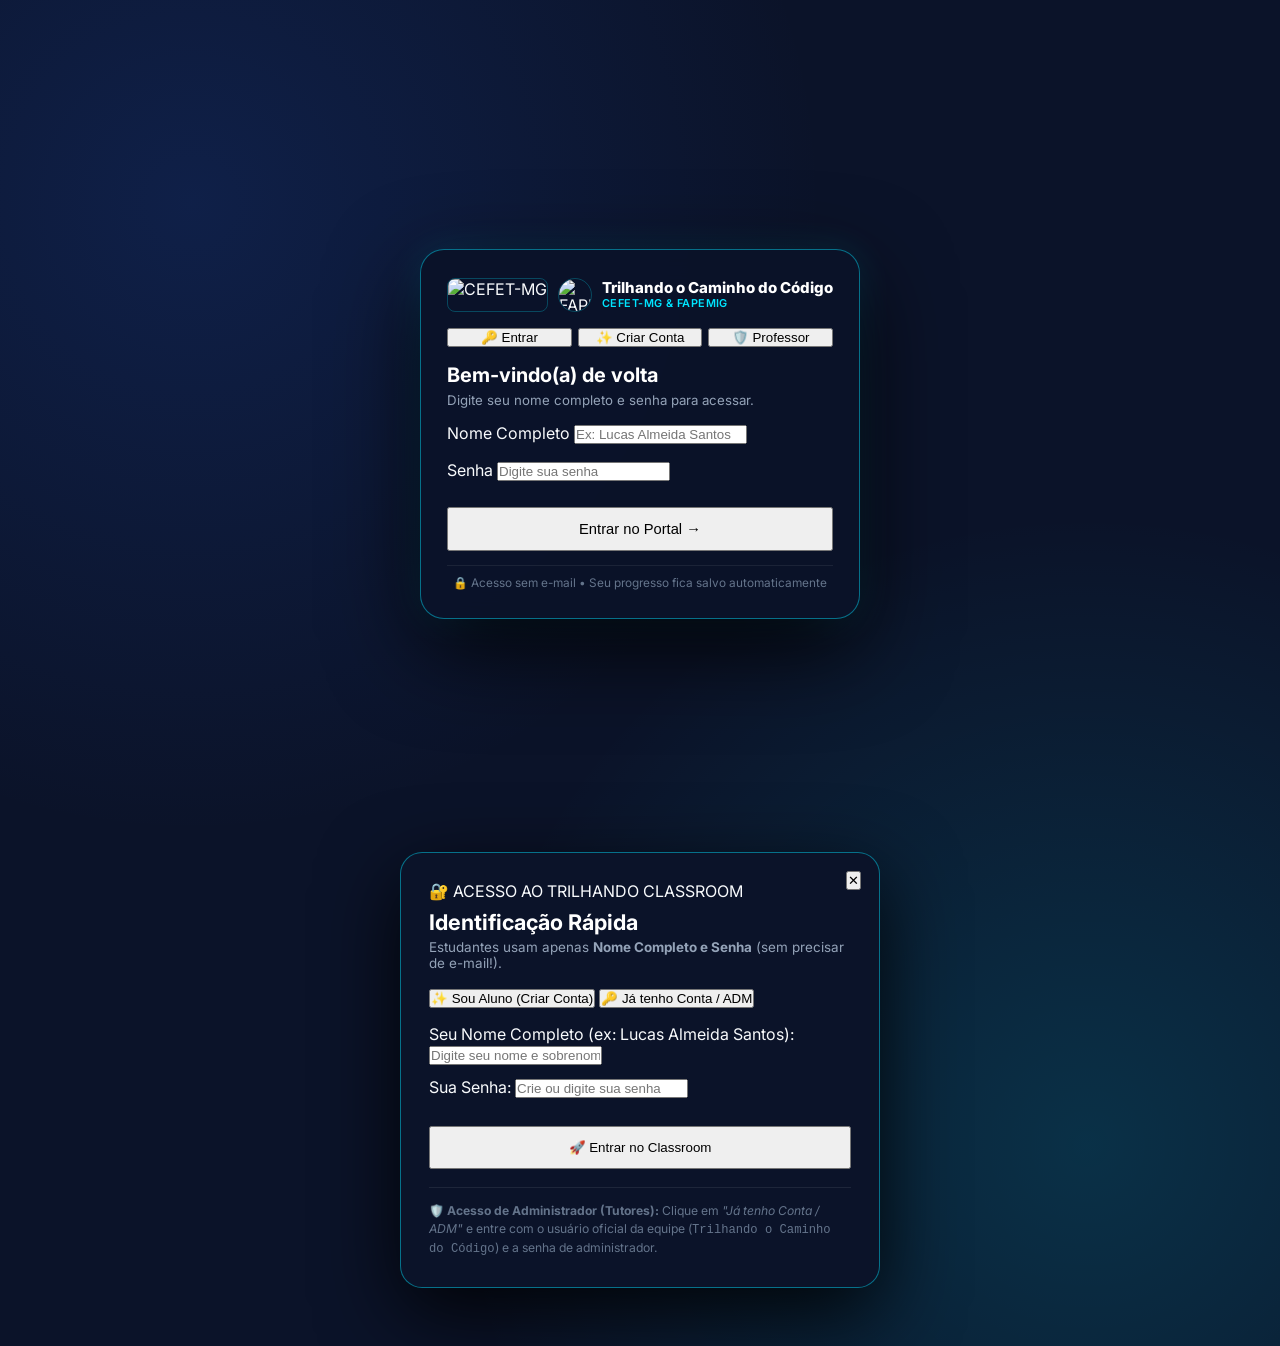
==== index.html @ 27698505 "fix(index): restaura cabeçalho de renderNotasView para corrigir erro de sintaxe Após o commit 00eda9" ====
<!DOCTYPE html>
<html lang="pt-BR">
<head>
    <meta charset="UTF-8">
    <meta name="viewport" content="width=device-width, initial-scale=1.0">
    <title>Trilhando Classroom &amp; Portal de Aulas — Trilhando o Caminho do Código | CEFET-MG &amp; FAPEMING</title>
    <link rel="preconnect" href="https://fonts.googleapis.com">
    <link rel="preconnect" href="https://fonts.gstatic.com" crossorigin>
    <link href="https://fonts.googleapis.com/css2?family=Inter:wght@400;500;600;700;800&family=JetBrains+Mono:wght@400;600;700&display=swap" rel="stylesheet">
    <link rel="stylesheet" href="arquivos-trilhando/Slides/slides-style.css">
    <style>
        *, *::before, *::after { margin: 0; padding: 0; box-sizing: border-box; }
        :root {
            --bg-primary: #0b1329;
            --bg-card: rgba(15, 23, 42, 0.78);
            --border-color: rgba(59, 130, 246, 0.22);
            --border-glow: rgba(0, 229, 255, 0.45);
            --text-primary: #f8fafc;
            --text-secondary: #94a3b8;
            --cefet-cyan: #00E5FF;
            --cefet-blue: #2563eb;
            --cefet-purple: #8b5cf6;
            --cefet-gold: #ffb800;
            --cefet-green: #10b981;
            --cefet-red: #ef4444;
        }
        html, body {
            overflow-x: clip;
            overflow-y: visible;
            height: auto !important;
        }
        body {
            font-family: 'Inter', sans-serif;
            background-color: var(--bg-primary);
            color: var(--text-primary);
            min-height: 100vh;
            user-select: text;
            padding: 16px 20px 60px;
            display: flex;
            flex-direction: column;
            align-items: center;
            background-image: 
                radial-gradient(circle at 15% 15%, rgba(37, 99, 235, 0.16), transparent 40%),
                radial-gradient(circle at 85% 85%, rgba(0, 229, 255, 0.14), transparent 40%);
        }

        /* Classroom Top Navbar — Fixed/Sticky on Scroll (Nielsen H4 & H8) */
        .classroom-navbar {
            position: sticky;
            top: 10px;
            z-index: 950;
            width: 100%;
            max-width: 1200px;
            background: rgba(11, 19, 41, 0.95);
            border: 1px solid rgba(0, 229, 255, 0.25);
            border-radius: 16px;
            padding: 10px 18px;
            display: flex;
            align-items: center;
            justify-content: space-between;
            flex-wrap: wrap;
            gap: 12px;
            backdrop-filter: blur(18px);
            -webkit-backdrop-filter: blur(18px);
            box-shadow: 0 10px 30px rgba(0, 0, 0, 0.55);
            margin-bottom: 20px;
        }
        .nav-brand {
            display: flex;
            align-items: center;
            gap: 10px;
        }
        .nav-logo {
            height: 34px;
            width: auto;
            object-fit: contain;
            flex-shrink: 0;
            border-radius: 8px;
            border: 1px solid rgba(0, 229, 255, 0.25);
        }
        .nav-logo.circle {
            border-radius: 50%;
            width: 34px;
            height: 34px;
            object-fit: cover;
        }
        .nav-brand-title {
            font-weight: 800;
            font-size: 0.94rem;
            color: #fff;
            display: flex;
            flex-direction: column;
            line-height: 1.2;
        }
        .nav-brand-title small {
            font-size: 0.68rem;
            color: var(--cefet-cyan);
            font-weight: 600;
            letter-spacing: 0.04em;
        }

        .classroom-tabs {
            display: flex;
            align-items: center;
            gap: 6px;
            flex-wrap: wrap;
            background: rgba(0, 0, 0, 0.25);
            padding: 4px;
            border-radius: 12px;
            border: 1px solid rgba(255, 255, 255, 0.07);
        }
        .cls-tab-btn {
            background: transparent;
            border: 1px solid transparent;
            color: var(--text-secondary);
            padding: 7px 13px;
            border-radius: 9px;
            font-size: 0.82rem;
            font-weight: 700;
            cursor: pointer;
            display: inline-flex;
            align-items: center;
            gap: 6px;
            transition: all 0.18s ease;
            font-family: inherit;
        }
        .cls-tab-btn:hover {
            color: #fff;
            background: rgba(255, 255, 255, 0.06);
        }
        .cls-tab-btn.active {
            background: linear-gradient(135deg, #2563eb 0%, #00adb5 100%);
            color: #fff;
            border-color: transparent;
            box-shadow: 0 3px 12px rgba(0, 229, 255, 0.25);
        }

        .nav-user-area {
            display: flex;
            align-items: center;
            gap: 10px;
        }
        .user-chip {
            background: rgba(16, 185, 129, 0.12);
            border: 1px solid rgba(16, 185, 129, 0.4);
            color: #ecfdf5;
            padding: 6px 14px;
            border-radius: 100px;
            font-size: 0.8rem;
            font-weight: 700;
            display: inline-flex;
            align-items: center;
            gap: 8px;
        }
        .user-chip.admin-chip {
            background: rgba(255, 184, 0, 0.14);
            border-color: rgba(255, 184, 0, 0.5);
            color: #fef3c7;
        }

        /* Hero Header */
        .header {
            text-align: center;
            max-width: 860px;
            margin-bottom: 30px;
        }
        .badge {
            display: inline-block;
            padding: 6px 18px;
            border-radius: 100px;
            background: rgba(0, 229, 255, 0.08);
            border: 1px solid rgba(0, 229, 255, 0.3);
            color: var(--cefet-cyan);
            font-size: 0.78rem;
            font-weight: 800;
            letter-spacing: 0.08em;
            text-transform: uppercase;
            margin-bottom: 12px;
        }
        h1 {
            font-size: clamp(1.9rem, 3.8vw, 2.75rem);
            font-weight: 800;
            background: linear-gradient(135deg, #ffffff 0%, #cbd5e1 100%);
            -webkit-background-clip: text;
            -webkit-text-fill-color: transparent;
            margin-bottom: 10px;
        }
        p.subtitle {
            color: var(--text-secondary);
            font-size: 1.02rem;
            line-height: 1.55;
        }

        /* Tab Sections */
        .cls-view-section {
            display: none;
            width: 100%;
            max-width: 1220px;
            animation: fadeIn 0.25s ease;
        }
        .cls-view-section.active {
            display: block;
        }

        /* Lesson Cards Grid */
        .grid {
            display: grid;
            grid-template-columns: repeat(auto-fit, minmax(330px, 1fr));
            gap: 20px;
            width: 100%;
        }
        .card {
            background: var(--bg-card);
            border: 1px solid var(--border-color);
            border-radius: 20px;
            padding: 24px;
            text-decoration: none;
            color: inherit;
            transition: all 0.3s cubic-bezier(0.4, 0, 0.2, 1);
            display: flex;
            flex-direction: column;
            justify-content: space-between;
            position: relative;
            overflow: hidden;
            backdrop-filter: blur(12px);
        }
        .card:hover {
            border-color: var(--border-glow);
            transform: translateY(-4px);
            background: rgba(30, 41, 59, 0.85);
            box-shadow: 0 15px 35px rgba(0, 0, 0, 0.5), 0 0 20px rgba(0, 229, 255, 0.15);
        }
        .card-tag {
            font-size: 0.75rem;
            font-weight: 700;
            color: var(--cefet-cyan);
            text-transform: uppercase;
            letter-spacing: 0.05em;
            margin-bottom: 8px;
            display: flex;
            align-items: center;
            justify-content: space-between;
        }
        .card-title {
            font-size: 1.22rem;
            font-weight: 700;
            margin-bottom: 8px;
            color: #fff;
        }
        .card-desc {
            font-size: 0.87rem;
            color: var(--text-secondary);
            line-height: 1.55;
            margin-bottom: 18px;
        }
        .card-actions-bar {
            display: flex;
            flex-wrap: wrap;
            gap: 8px;
            border-top: 1px solid rgba(255, 255, 255, 0.08);
            padding-top: 14px;
        }
        .card-action-link {
            flex: 1;
            min-width: 110px;
            text-align: center;
            padding: 8px 12px;
            border-radius: 10px;
            font-size: 0.78rem;
            font-weight: 700;
            text-decoration: none;
            cursor: pointer;
            transition: all 0.2s ease;
            display: inline-flex;
            align-items: center;
            justify-content: center;
            gap: 5px;
            font-family: inherit;
        }
        .card-action-link.primary-link {
            background: rgba(0, 229, 255, 0.14);
            border: 1px solid rgba(0, 229, 255, 0.4);
            color: var(--cefet-cyan);
        }
        .card-action-link.primary-link:hover {
            background: var(--cefet-cyan);
            color: #0b1329;
        }
        .card-action-link.quiz-link {
            background: rgba(139, 92, 246, 0.15);
            border: 1px solid rgba(139, 92, 246, 0.4);
            color: #c4b5fd;
        }
        .card-action-link.quiz-link:hover {
            background: #8b5cf6;
            color: #fff;
        }
        .card-action-link.hw-link {
            background: rgba(16, 185, 129, 0.14);
            border: 1px solid rgba(16, 185, 129, 0.4);
            color: #6ee7b7;
        }
        .card-action-link.hw-link:hover {
            background: #10b981;
            color: #051b11;
        }

        /* Grades & Dashboard Styles */
        .stats-grid {
            display: grid;
            grid-template-columns: repeat(auto-fit, minmax(220px, 1fr));
            gap: 16px;
            margin-bottom: 24px;
        }
        .stat-card {
            background: rgba(15, 23, 42, 0.85);
            border: 1px solid var(--border-color);
            border-radius: 18px;
            padding: 20px;
            display: flex;
            flex-direction: column;
            gap: 6px;
        }
        .stat-card .stat-label {
            font-size: 0.76rem;
            font-weight: 700;
            text-transform: uppercase;
            letter-spacing: 0.06em;
            color: var(--text-secondary);
        }
        .stat-card .stat-value {
            font-size: 2rem;
            font-weight: 800;
            color: #fff;
            font-family: 'JetBrains Mono', monospace;
        }
        .stat-card .stat-sub {
            font-size: 0.78rem;
            color: var(--cefet-cyan);
        }

        .panel-box {
            background: rgba(15, 23, 42, 0.82);
            border: 1px solid var(--border-color);
            border-radius: 20px;
            padding: 24px;
            margin-bottom: 22px;
        }
        .panel-box h3 {
            font-size: 1.2rem;
            font-weight: 800;
            color: #fff;
            margin-bottom: 6px;
        }

        .cls-table {
            width: 100%;
            border-collapse: collapse;
            margin-top: 14px;
            font-size: 0.86rem;
        }
        .cls-table th {
            text-align: left;
            padding: 12px 14px;
            background: rgba(255, 255, 255, 0.05);
            color: var(--text-secondary);
            font-size: 0.74rem;
            text-transform: uppercase;
            letter-spacing: 0.06em;
        }
        .cls-table td {
            padding: 13px 14px;
            border-top: 1px solid rgba(255, 255, 255, 0.07);
            vertical-align: middle;
        }
        .cls-table tr:hover td {
            background: rgba(255, 255, 255, 0.02);
        }

        /* Lista de Chamada Visual (Presença por Aula) */
        .chamada-day-tabs {
            display: flex;
            flex-wrap: wrap;
            gap: 6px;
            margin: 14px 0;
        }
        .chamada-day-tab {
            background: rgba(255, 255, 255, 0.05);
            border: 1px solid rgba(255, 255, 255, 0.12);
            color: var(--text-secondary);
            padding: 8px 12px;
            border-radius: 10px;
            font-size: 0.78rem;
            font-weight: 700;
            cursor: pointer;
            transition: all 0.2s ease;
            font-family: 'Plus Jakarta Sans', sans-serif;
            display: inline-flex;
            flex-direction: column;
            align-items: center;
            line-height: 1.25;
        }
        .chamada-day-tab small {
            font-size: 0.68rem;
            opacity: 0.8;
            font-weight: 600;
        }
        .chamada-day-tab:hover {
            border-color: var(--cefet-cyan);
            color: #fff;
        }
        .chamada-day-tab.active {
            background: linear-gradient(135deg, #2563eb, #00c6ff);
            border-color: var(--cefet-cyan);
            color: #fff;
            box-shadow: 0 4px 14px rgba(0, 229, 255, 0.28);
        }
        .att-toggle-btn {
            display: inline-flex;
            align-items: center;
            justify-content: center;
            gap: 6px;
            padding: 7px 14px;
            border-radius: 99px;
            font-size: 0.78rem;
            font-weight: 800;
            cursor: pointer;
            border: 1.5px solid transparent;
            transition: all 0.18s ease;
            font-family: 'Plus Jakarta Sans', sans-serif;
            min-width: 132px;
        }
        .att-toggle-btn.present {
            background: rgba(16, 185, 129, 0.2);
            border-color: #10b981;
            color: #6ee7b7;
        }
        .att-toggle-btn.absent {
            background: rgba(239, 68, 68, 0.18);
            border-color: #ef4444;
            color: #fca5a5;
        }
        .att-toggle-btn.unmarked {
            background: rgba(255, 255, 255, 0.06);
            border-color: rgba(255, 255, 255, 0.2);
            color: #cbd5e1;
        }
        .att-mini-grid {
            display: flex;
            gap: 5px;
            flex-wrap: nowrap;
        }
        .att-mini-pill {
            width: 34px;
            height: 32px;
            border-radius: 8px;
            display: inline-flex;
            flex-direction: column;
            align-items: center;
            justify-content: center;
            font-size: 0.64rem;
            font-weight: 800;
            cursor: pointer;
            border: 1px solid rgba(255, 255, 255, 0.12);
            background: rgba(255, 255, 255, 0.04);
            color: #64748b;
            transition: all 0.15s ease;
            padding: 0;
            line-height: 1.05;
        }
        .att-mini-pill:hover {
            transform: translateY(-1px);
            border-color: var(--cefet-cyan);
        }
        .att-mini-pill.present {
            background: rgba(16, 185, 129, 0.22);
            border-color: rgba(16, 185, 129, 0.65);
            color: #6ee7b7;
        }
        .att-mini-pill.absent {
            background: rgba(239, 68, 68, 0.18);
            border-color: rgba(239, 68, 68, 0.55);
            color: #fca5a5;
        }
        .adm-quick-reg-bar {
            display: grid;
            grid-template-columns: 1.6fr 0.9fr auto;
            gap: 10px;
            align-items: end;
            background: rgba(0, 229, 255, 0.06);
            border: 1px solid rgba(0, 229, 255, 0.25);
            border-radius: 14px;
            padding: 14px;
            margin-bottom: 16px;
        }
        @media (max-width: 768px) {
            .adm-quick-reg-bar {
                grid-template-columns: 1fr !important;
            }
        }

        /* Dedicated Auth Modal & Full-Screen Login Gate */
        .auth-modal-card {
            background: #0b1329;
            border: 1.5px solid var(--border-glow);
            border-radius: 22px;
            width: 100%;
            max-width: 480px;
            padding: 28px;
            box-shadow: 0 25px 80px rgba(0, 0, 0, 0.85);
            position: relative;
        }

        .login-gate-wrapper {
            min-height: calc(100vh - 64px);
            width: 100%;
            display: flex;
            flex-direction: column;
            align-items: center;
            justify-content: center;
            padding: 24px 16px;
        }

        .login-gate-card {
            background: rgba(11, 19, 41, 0.94);
            border: 1.5px solid var(--border-glow);
            border-radius: 24px;
            width: 100%;
            max-width: 500px;
            padding: 32px 30px;
            box-shadow: 0 28px 90px rgba(0, 0, 0, 0.85), 0 0 35px rgba(0, 229, 255, 0.14);
            backdrop-filter: blur(18px);
        }

        .delete-student-btn {
            background: rgba(239, 68, 68, 0.12);
            border: 1px solid rgba(239, 68, 68, 0.4);
            color: #fca5a5;
            padding: 6px 11px;
            border-radius: 8px;
            font-size: 0.74rem;
            font-weight: 700;
            cursor: pointer;
            transition: all 0.2s ease;
            font-family: inherit;
            display: inline-flex;
            align-items: center;
            gap: 5px;
            white-space: nowrap;
        }
        .delete-student-btn:hover {
            background: #ef4444;
            border-color: #ef4444;
            color: #fff;
            box-shadow: 0 0 14px rgba(239, 68, 68, 0.5);
        }

        .adm-cloud-grid {
            display: grid;
            grid-template-columns: 1fr 1fr auto;
            gap: 10px;
            align-items: end;
            margin-bottom: 14px;
        }

        /* ─────────────────────────────────────────────────────────────
           RESPONSIVIDADE MOBILE PARA O PORTAL CLASSROOM (CELULARES)
        ───────────────────────────────────────────────────────────── */
        @media (max-width: 768px) {
            body {
                position: relative !important;
                width: 100% !important;
                height: auto !important;
                min-height: 100vh !important;
                overflow-x: hidden !important;
                overflow-y: auto !important;
                padding: 12px 10px 48px !important;
            }

            .classroom-navbar {
                position: sticky !important;
                top: 6px !important;
                z-index: 950 !important;
                padding: 12px 14px !important;
                border-radius: 16px !important;
                gap: 10px !important;
                margin-bottom: 20px !important;
                background: rgba(11, 19, 41, 0.97) !important;
                backdrop-filter: blur(18px) !important;
            }

            .nav-brand {
                width: 100%;
                justify-content: flex-start;
                gap: 10px;
            }

            .nav-logo {
                height: 32px !important;
            }
            .nav-logo.circle {
                width: 34px !important;
                height: 34px !important;
            }

            .nav-brand-title {
                font-size: 0.9rem !important;
            }
            .nav-brand-title small {
                font-size: 0.65rem !important;
            }

            .nav-user-area {
                width: 100%;
                justify-content: space-between;
                flex-wrap: wrap;
                gap: 8px;
            }

            .nav-user-area .tr-btn-primary {
                width: 100%;
                text-align: center;
                justify-content: center;
            }

            .user-chip {
                font-size: 0.74rem !important;
                padding: 5px 11px !important;
                max-width: 72%;
                overflow: hidden;
                text-overflow: ellipsis;
                white-space: nowrap;
            }

            .classroom-tabs {
                width: 100%;
                display: grid !important;
                grid-template-columns: 1fr 1fr !important;
                gap: 6px !important;
            }

            .cls-tab-btn {
                width: 100%;
                justify-content: center;
                padding: 9px 8px !important;
                font-size: 0.75rem !important;
                text-align: center;
            }

            .header {
                margin-bottom: 20px !important;
                padding: 0 4px !important;
            }

            .badge {
                font-size: 0.66rem !important;
                padding: 5px 12px !important;
            }

            h1 {
                font-size: 1.55rem !important;
                line-height: 1.22 !important;
            }

            p.subtitle {
                font-size: 0.86rem !important;
                line-height: 1.45 !important;
            }

            .grid {
                grid-template-columns: 1fr !important;
                gap: 14px !important;
            }

            .card {
                padding: 18px 16px !important;
                border-radius: 16px !important;
            }

            .card-title {
                font-size: 1.08rem !important;
                line-height: 1.3 !important;
            }

            .card-desc {
                font-size: 0.82rem !important;
                margin-bottom: 14px !important;
            }

            .card-actions-bar {
                flex-direction: column !important;
                gap: 8px !important;
            }

            .card-action-link {
                width: 100% !important;
                padding: 10px 12px !important;
                font-size: 0.82rem !important;
            }

            .stats-grid {
                grid-template-columns: 1fr 1fr !important;
                gap: 10px !important;
            }

            .stat-card {
                padding: 14px 12px !important;
                border-radius: 14px !important;
            }

            .stat-card .stat-value {
                font-size: 1.4rem !important;
            }

            .panel-box {
                padding: 16px 14px !important;
                border-radius: 16px !important;
            }

            .panel-box h3 {
                font-size: 1.04rem !important;
            }

            .adm-cloud-grid {
                grid-template-columns: 1fr !important;
            }

            .auth-modal-card {
                padding: 20px 16px !important;
                border-radius: 16px !important;
            }

            .tr-auth-tabs {
                width: 100%;
                display: grid !important;
                grid-template-columns: 1fr 1fr !important;
            }

            .tr-auth-tab {
                text-align: center;
                justify-content: center;
                font-size: 0.73rem !important;
                padding: 7px 6px !important;
            }
        }

        /* Controle de Liberação de Aulas (Painel ADM) */
        .lessons-control-grid {
            display: grid;
            grid-template-columns: repeat(auto-fit, minmax(290px, 1fr));
            gap: 14px;
            margin-top: 14px;
        }
        .lesson-control-card {
            background: rgba(15, 23, 42, 0.7);
            border: 1px solid rgba(255, 255, 255, 0.1);
            border-radius: 14px;
            padding: 16px;
            display: flex;
            flex-direction: column;
            justify-content: space-between;
            gap: 12px;
            transition: all 0.2s ease;
        }
        .lesson-control-card.is-unlocked {
            border-color: rgba(16, 185, 129, 0.45);
            background: rgba(16, 185, 129, 0.05);
            box-shadow: 0 0 16px rgba(16, 185, 129, 0.08);
        }
        .lesson-control-card.is-locked {
            border-color: rgba(239, 68, 68, 0.3);
            background: rgba(0, 0, 0, 0.3);
            opacity: 0.9;
        }

        /* ===================================================================
           ESTILOS DO CHAT GEMINI IA INTEGRADO (RÉPLICA FIEL DO STREAMLIT)
           Visível tanto no Modo Claro quanto no Modo Escuro do PC!
        =================================================================== */
        .st-chat-replica-shell {
            background-color: #0B0E14 !important;
            color: #F3F4F6 !important;
            border: 1.5px solid rgba(56, 189, 248, 0.28);
            border-radius: 22px;
            max-width: 960px;
            width: 100%;
            margin: 0 auto;
            padding: 26px 26px 22px;
            box-shadow: 0 20px 60px rgba(0, 0, 0, 0.65);
            color-scheme: dark !important;
        }
        .st-header-wrapper {
            display: flex;
            align-items: center;
            justify-content: space-between;
            padding: 6px 0 18px 0;
            background-color: #0B0E14;
            gap: 12px;
        }
        .st-cefet-card-box {
            background: #09203F;
            border: 1.5px solid #2563EB;
            box-shadow: 0 0 16px rgba(37, 99, 235, 0.45);
            border-radius: 14px;
            padding: 6px 14px;
            display: flex;
            align-items: center;
            justify-content: center;
            width: 140px;
            min-width: 110px;
            height: 75px;
            flex-shrink: 0;
        }
        .st-cefet-card-box img {
            max-height: 55px;
            max-width: 120px;
            object-fit: contain;
        }
        .st-title-center-box {
            display: flex;
            flex-direction: column;
            align-items: center;
            justify-content: center;
            text-align: center;
            flex-grow: 1;
            padding: 0 10px;
            min-width: 0;
        }
        .st-header-title-text {
            color: #38BDF8 !important;
            font-family: 'Segoe UI', system-ui, sans-serif;
            font-size: clamp(1.05rem, 2.2vw, 1.55rem) !important;
            font-weight: 800 !important;
            letter-spacing: 1.5px;
            margin: 0 auto !important;
            text-align: center !important;
            text-transform: uppercase;
            text-shadow: 0 0 18px rgba(56, 189, 248, 0.35);
            line-height: 1.2;
            background: none !important;
            -webkit-text-fill-color: #38BDF8 !important;
        }
        .st-header-subtitle-text {
            color: #94A3B8 !important;
            font-family: 'Segoe UI', system-ui, sans-serif;
            font-size: clamp(0.75rem, 1.4vw, 1.02rem) !important;
            margin: 4px auto 0 auto !important;
            text-align: center !important;
            font-weight: 400;
        }
        .st-fapemig-card-box {
            flex-shrink: 0;
        }
        .st-fapemig-card-box img {
            width: 78px;
            height: 78px;
            border-radius: 50%;
            object-fit: cover;
            box-shadow: 0 0 16px rgba(56, 189, 248, 0.45);
            border: 1.5px solid #38BDF8;
        }
        .st-neon-divider {
            height: 2px;
            background: linear-gradient(90deg, #1E3A8A 0%, #EC4899 50%, #38BDF8 100%);
            box-shadow: 0 0 10px rgba(236, 72, 153, 0.5);
            margin-bottom: 22px;
        }
        .st-student-input-label {
            display: block;
            color: #94A3B8 !important;
            font-size: 0.96rem !important;
            font-weight: 600 !important;
            margin-bottom: 6px !important;
        }
        .st-student-input-field {
            width: 100%;
            background-color: #1E2638 !important;
            color: #FFFFFF !important;
            -webkit-text-fill-color: #FFFFFF !important;
            border: 1px solid #334155 !important;
            border-radius: 8px !important;
            padding: 10px 14px !important;
            font-size: 0.98rem !important;
            font-family: inherit;
        }
        .st-student-input-field:focus {
            border-color: #38BDF8 !important;
            box-shadow: 0 0 10px rgba(56, 189, 248, 0.3) !important;
            outline: none !important;
        }
        .st-success-alert-box {
            background-color: rgba(16, 185, 129, 0.08);
            border: 1.5px solid #10B981;
            border-radius: 10px;
            padding: 12px 18px;
            color: #34D399;
            font-size: 1rem;
            font-weight: 500;
            margin-top: 10px;
            margin-bottom: 20px;
            box-shadow: 0 0 12px rgba(16, 185, 129, 0.15);
        }
        .st-chat-messages-area {
            display: flex;
            flex-direction: column;
            gap: 12px;
            max-height: 460px;
            min-height: 220px;
            overflow-y: auto;
            padding: 6px 4px 14px;
        }
        .st-chat-msg-user {
            display: flex;
            align-items: flex-start;
            gap: 12px;
            padding: 10px 14px;
            border-radius: 12px;
            background: rgba(30, 41, 59, 0.45);
            border: 1px solid rgba(255, 255, 255, 0.08);
            color: #F3F4F6 !important;
            font-size: 0.95rem;
            line-height: 1.55;
        }
        .st-chat-msg-assistant {
            background-color: #111827 !important;
            border: 1.5px solid #312E81 !important;
            border-radius: 12px !important;
            padding: 14px 18px !important;
            color: #F3F4F6 !important;
            font-size: 0.95rem;
            line-height: 1.6;
        }
        .st-replica-codeblock {
            background-color: #0D1117 !important;
            border: 1px solid #30363D !important;
            border-radius: 8px !important;
            margin: 10px 0;
            overflow: hidden;
        }
        .st-replica-code-header {
            display: flex;
            justify-content: space-between;
            align-items: center;
            padding: 6px 12px;
            background: rgba(255, 255, 255, 0.04);
            border-bottom: 1px solid #30363D;
            font-size: 0.76rem;
            color: #94a3b8;
            font-family: 'JetBrains Mono', monospace;
        }
        .st-copy-code-btn {
            background: rgba(56, 189, 248, 0.14);
            border: 1px solid rgba(56, 189, 248, 0.35);
            color: #38bdf8;
            border-radius: 6px;
            padding: 3px 9px;
            font-size: 0.72rem;
            font-weight: 700;
            cursor: pointer;
        }
        .st-replica-codeblock pre {
            padding: 12px 14px;
            overflow-x: auto;
            font-family: 'JetBrains Mono', monospace;
            font-size: 0.85rem;
            color: #e2e8f0;
            line-height: 1.5;
        }
        /* Input de Chat Arredondado - Letra 100% visível em Tema Claro e Tema Escuro */
        .st-chat-input-pill {
            display: flex;
            align-items: center;
            gap: 10px;
            background-color: #161B26 !important;
            border: 1.5px solid #2D3748 !important;
            border-radius: 28px !important;
            padding: 6px 10px 6px 18px !important;
            margin-top: 14px;
            transition: border-color 0.2s ease;
        }
        .st-chat-input-pill:focus-within {
            border-color: #38BDF8 !important;
            box-shadow: 0 0 12px rgba(56, 189, 248, 0.25) !important;
        }
        .st-chat-input-pill textarea {
            flex: 1;
            background-color: #161B26 !important;
            color: #F8FAFC !important;
            -webkit-text-fill-color: #F8FAFC !important;
            caret-color: #38BDF8 !important;
            border: none !important;
            outline: none !important;
            resize: none !important;
            font-size: 0.98rem !important;
            font-family: inherit;
            line-height: 1.4;
            max-height: 110px;
            padding: 6px 0;
        }
        .st-chat-input-pill textarea::placeholder {
            color: #94A3B8 !important;
            -webkit-text-fill-color: #94A3B8 !important;
            opacity: 1 !important;
        }
        .st-chat-send-btn {
            width: 40px;
            height: 40px;
            border-radius: 50% !important;
            background-color: #2563EB !important;
            color: #FFFFFF !important;
            border: none !important;
            display: inline-flex;
            align-items: center;
            justify-content: center;
            cursor: pointer;
            flex-shrink: 0;
            font-size: 1.05rem;
            transition: all 0.2s ease;
        }
        .st-chat-send-btn:hover {
            background-color: #1D4ED8 !important;
            box-shadow: 0 0 12px rgba(37, 99, 235, 0.6) !important;
        }

        /* ===================================================================
           ESTILOS DA ARENA DE DESAFIOS PYTHON (ESTILO BEECROWD)
        =================================================================== */
        .bee-rank-banner {
            background: linear-gradient(135deg, rgba(15, 23, 42, 0.94) 0%, rgba(30, 27, 75, 0.88) 100%);
            border: 1.5px solid rgba(0, 229, 255, 0.38);
            border-radius: 20px;
            padding: 20px 24px;
            margin-bottom: 20px;
            display: flex;
            align-items: center;
            justify-content: space-between;
            flex-wrap: wrap;
            gap: 18px;
            box-shadow: 0 12px 35px rgba(0, 0, 0, 0.45);
        }
        .bee-xp-track {
            width: 100%;
            height: 11px;
            background: rgba(255, 255, 255, 0.08);
            border-radius: 99px;
            overflow: hidden;
            margin-top: 6px;
            border: 1px solid rgba(255, 255, 255, 0.12);
        }
        .bee-xp-fill {
            height: 100%;
            background: linear-gradient(90deg, #2563eb, #00e5ff, #10b981);
            border-radius: 99px;
            transition: width 0.35s ease;
        }
        .bee-cat-bar {
            display: flex;
            flex-wrap: wrap;
            gap: 8px;
            margin-bottom: 16px;
        }
        .bee-cat-pill {
            background: rgba(255, 255, 255, 0.05);
            border: 1px solid rgba(255, 255, 255, 0.12);
            color: #cbd5e1;
            padding: 8px 14px;
            border-radius: 11px;
            font-size: 0.8rem;
            font-weight: 700;
            cursor: pointer;
            transition: all 0.2s ease;
            font-family: inherit;
        }
        .bee-cat-pill:hover {
            border-color: var(--cefet-cyan);
            color: #fff;
        }
        .bee-cat-pill.active {
            background: linear-gradient(135deg, #2563eb, #00adb5);
            color: #fff;
            border-color: transparent;
            box-shadow: 0 4px 14px rgba(0, 229, 255, 0.28);
        }
        .bee-split-ide {
            display: grid;
            grid-template-columns: 1.05fr 1fr;
            gap: 20px;
            align-items: start;
        }
        @media (max-width: 960px) {
            .bee-split-ide {
                grid-template-columns: 1fr !important;
            }
            .st-header-wrapper {
                flex-direction: column;
            }
        }
        .bee-io-sample-table {
            width: 100%;
            border-collapse: collapse;
            margin-top: 10px;
            border: 1px solid rgba(255, 255, 255, 0.14);
            border-radius: 10px;
            overflow: hidden;
            font-family: 'JetBrains Mono', monospace;
            font-size: 0.82rem;
        }
        .bee-io-sample-table th {
            background: rgba(255, 255, 255, 0.07);
            color: #94a3b8;
            padding: 8px 12px;
            text-align: left;
            font-size: 0.74rem;
            text-transform: uppercase;
            border-bottom: 1px solid rgba(255, 255, 255, 0.12);
        }
        .bee-io-sample-table td {
            padding: 10px 12px;
            background: rgba(0, 0, 0, 0.38);
            color: #f8fafc;
            vertical-align: top;
            white-space: pre-wrap;
            border-bottom: 1px solid rgba(255, 255, 255, 0.06);
            width: 50%;
        }
        .bee-io-sample-table td:first-child {
            border-right: 1px solid rgba(255, 255, 255, 0.1);
        }
        .bee-code-textarea {
            width: 100%;
            min-height: 250px;
            background-color: #090d16 !important;
            color: #f8fafc !important;
            -webkit-text-fill-color: #f8fafc !important;
            border: 1.5px solid rgba(56, 189, 248, 0.35);
            border-radius: 12px;
            padding: 14px 16px;
            font-family: 'JetBrains Mono', monospace;
            font-size: 0.9rem;
            line-height: 1.55;
            resize: vertical;
            outline: none;
            tab-size: 4;
        }
        .bee-code-textarea:focus {
            border-color: var(--cefet-cyan);
            box-shadow: 0 0 15px rgba(0, 229, 255, 0.2);
        }
        .adm-filter-toolbar {
            display: grid;
            grid-template-columns: repeat(auto-fit, minmax(200px, 1fr));
            gap: 12px;
            background: rgba(0, 0, 0, 0.25);
            border: 1px solid rgba(255, 255, 255, 0.08);
            border-radius: 14px;
            padding: 12px 14px;
            margin: 12px 0 16px;
            align-items: end;
        }
        /* Nielsen Heuristics UI Utilities (Minimalist & Scannable) */
        .stat-card.clickable-stat {
            cursor: pointer;
            transition: all 0.2s ease;
        }
        .stat-card.clickable-stat:hover {
            border-color: var(--cefet-cyan);
            transform: translateY(-2px);
            background: rgba(30, 41, 59, 0.9);
            box-shadow: 0 8px 20px rgba(0, 0, 0, 0.35);
        }
        .subview-segmented-bar {
            display: inline-flex;
            background: rgba(0, 0, 0, 0.35);
            border: 1px solid rgba(255, 255, 255, 0.1);
            border-radius: 12px;
            padding: 4px;
            gap: 4px;
            flex-wrap: wrap;
        }
        .subview-seg-btn {
            background: transparent;
            border: none;
            color: #94a3b8;
            padding: 7px 14px;
            border-radius: 9px;
            font-size: 0.81rem;
            font-weight: 700;
            cursor: pointer;
            transition: all 0.18s ease;
            font-family: inherit;
            display: inline-flex;
            align-items: center;
            gap: 6px;
        }
        .subview-seg-btn:hover {
            color: #fff;
            background: rgba(255, 255, 255, 0.05);
        }
        .subview-seg-btn.active {
            background: linear-gradient(135deg, #2563eb, #00adb5);
            color: #fff;
            box-shadow: 0 2px 10px rgba(0, 229, 255, 0.25);
        }
        .bee-pagination-bar {
            display: flex;
            align-items: center;
            justify-content: space-between;
            flex-wrap: wrap;
            gap: 10px;
            margin-top: 14px;
            padding-top: 12px;
            border-top: 1px solid rgba(255, 255, 255, 0.08);
            font-size: 0.82rem;
            color: var(--text-secondary);
        }
        .clean-drawer {
            background: rgba(15, 23, 42, 0.65);
            border: 1px solid rgba(255, 255, 255, 0.1);
            border-radius: 16px;
            padding: 14px 18px;
            margin-top: 16px;
        }
        .clean-drawer summary {
            cursor: pointer;
            font-weight: 700;
            font-size: 0.9rem;
            color: #cbd5e1;
            display: flex;
            align-items: center;
            justify-content: space-between;
            list-style: none;
        }
        .clean-drawer summary::-webkit-details-marker {
            display: none;
        }
    </style>
</head>
<body>

    <!-- =======================================================================
         TELA DE LOGIN MINIMALISTA E INTUITIVA (NIELSEN HEURISTICS)
    ======================================================================= -->
    <div id="loginGateScreen" class="login-gate-wrapper">
        <div class="login-gate-card" style="max-width:440px;padding:28px 26px;">
            <div style="display:flex;align-items:center;gap:10px;margin-bottom:16px;">
                <img src="arquivos-trilhando/Imagens/logo-cefet.jpg" alt="CEFET-MG" class="nav-logo">
                <img src="arquivos-trilhando/Imagens/logo-fapemig.jpg" alt="FAPEMIG" class="nav-logo circle">
                <div class="nav-brand-title">
                    <span>Trilhando o Caminho do Código</span>
                    <small>CEFET-MG &amp; FAPEMIG</small>
                </div>
            </div>

            <div class="tr-auth-tabs" style="margin-bottom:16px;display:grid;grid-template-columns:1fr 1fr 1fr;gap:6px;">
                <button type="button" class="tr-auth-tab active" data-gate-mode="login">🔑 Entrar</button>
                <button type="button" class="tr-auth-tab" data-gate-mode="register">✨ Criar Conta</button>
                <button type="button" class="tr-auth-tab" data-gate-mode="admin">🛡️ Professor</button>
            </div>

            <h2 style="font-size:1.25rem;color:#fff;margin-bottom:4px;" id="gateTitleText">Bem-vindo(a) de volta</h2>
            <p style="font-size:0.83rem;color:var(--text-secondary);margin-bottom:14px;line-height:1.4;" id="gateSubtitleText">
                Digite seu nome completo e senha para acessar.
            </p>

            <!-- Acesso rápido com 1 clique (Apenas Nome) -->
            <div id="gateRecentUsersContainer"></div>

            <form id="loginGateForm" style="display:flex;flex-direction:column;gap:12px;" onsubmit="return false;">
                <div>
                    <label class="tr-field-label" id="gateNameLabel" for="gateFullName">Nome Completo</label>
                    <input type="text" id="gateFullName" class="tr-input" placeholder="Ex: Lucas Almeida Santos" autocomplete="username" list="gateRecentUsersList">
                    <datalist id="gateRecentUsersList"></datalist>
                    <div id="gateUsernameAvailability" style="font-size:0.75rem;margin-top:4px;"></div>
                </div>
                <div>
                    <label class="tr-field-label" id="gatePassLabel" for="gatePassword">Senha</label>
                    <input type="password" id="gatePassword" class="tr-input" placeholder="Digite sua senha" autocomplete="current-password">
                </div>
                <div id="gatePassConfirmWrap" style="display:none;">
                    <label class="tr-field-label" for="gatePasswordConfirm">Confirmar Senha</label>
                    <input type="password" id="gatePasswordConfirm" class="tr-input" placeholder="Repita a senha" autocomplete="new-password">
                </div>
                <div id="gateErrorBox"></div>
                <button type="submit" id="gateSubmitBtn" class="tr-btn-primary" style="width:100%;padding:12px;font-size:0.92rem;margin-top:2px;justify-content:center;">
                    Entrar no Portal →
                </button>
            </form>

            <div style="margin-top:14px;padding-top:10px;border-top:1px solid rgba(255,255,255,0.07);font-size:0.74rem;color:#64748b;text-align:center;">
                🔒 Acesso sem e-mail • Seu progresso fica salvo automaticamente
            </div>
        </div>
    </div>

    <!-- =======================================================================
         CONTEÚDO PRINCIPAL DO PORTAL (EXIBIDO APÓS O LOGIN)
    ======================================================================= -->
    <div id="classroomAppContent" style="display:none;width:100%;flex-direction:column;align-items:center;">

    <!-- TOP CLASSROOM BAR -->
    <nav class="classroom-navbar">
        <div class="nav-brand">
            <img src="arquivos-trilhando/Imagens/logo-cefet.jpg" alt="CEFET-MG" class="nav-logo">
            <img src="arquivos-trilhando/Imagens/logo-fapemig.jpg" alt="FAPEMIG" class="nav-logo circle">
            <div class="nav-brand-title">
                <span>Trilhando o Código</span>
                <small>CEFET-MG &amp; FAPEMIG</small>
            </div>
        </div>

        <div class="classroom-tabs" id="classroomNavTabs">
            <button type="button" class="cls-tab-btn" data-tab="admin" id="adminTabBtn" style="display:none;">🛡️ Painel</button>
            <button type="button" class="cls-tab-btn" data-tab="admin-chamada" id="adminChamadaTabBtn" style="display:none;">📅 Chamada</button>
            <button type="button" class="cls-tab-btn" data-tab="admin-correcoes" id="adminCorrecoesTabBtn" style="display:none;">📋 Correções</button>
            <button type="button" class="cls-tab-btn active" data-tab="aulas" id="aulasTabBtn">📚 Aulas</button>
            <button type="button" class="cls-tab-btn" data-tab="desafios" id="desafiosTabBtn">🐍 Desafios</button>
            <button type="button" class="cls-tab-btn" data-tab="ranking" id="rankingTabBtn">🏆 Ranking</button>
            <button type="button" class="cls-tab-btn" data-tab="chat-ia" id="chatIaTabBtn">🤖 Chat IA</button>
            <button type="button" class="cls-tab-btn" data-tab="tarefas" id="tarefasTabBtn">📝 Tarefas</button>
            <button type="button" class="cls-tab-btn" data-tab="notas" id="notasTabBtn">📊 Notas</button>
        </div>

        <div class="nav-user-area" id="navUserArea">
            <!-- Populated dynamically by JS -->
        </div>
    </nav>

    <!-- HEADER OCULTO POR PADRÃO PARA EVITAR POLUIÇÃO VISUAL (H8) -->
    <div class="header" id="portalMainHeroHeader" style="display:none;"></div>

    <!-- =======================================================================
         ABA 1: MURAL & AULAS (SLIDES)
    ======================================================================= -->
    <section class="cls-view-section active" id="view-aulas">
        <div class="grid" id="muralAulasGrid">
            <!-- Populated dynamically by renderAulasView() according to admin unlock permissions -->
        </div>
    </section>

    <!-- =======================================================================
         ABA 2: ARENA DE DESAFIOS PYTHON (ESTILO BEECROWD COM SISTEMA DE RANK)
    ======================================================================= -->
    <section class="cls-view-section" id="view-desafios">
        <div id="desafiosViewContainer"></div>
    </section>

    <!-- =======================================================================
         NOVA ABA: RANKING PÚBLICO DA TURMA (VISÍVEL PARA TODOS OS ALUNOS)
    ======================================================================= -->
    <section class="cls-view-section" id="view-ranking">
        <div id="publicRankingViewContainer"></div>
    </section>

    <!-- =======================================================================
         ABA 3: CHAT GEMINI IA INTEGRADO (MESMO DESIGN DO SITE STREAMLIT)
    ======================================================================= -->
    <section class="cls-view-section" id="view-chat-ia">
        <div id="chatIaViewContainer"></div>
    </section>

    <!-- =======================================================================
         ABA 4: TAREFAS DE CASA (ATIVIDADES DO CLASSROOM)
    ======================================================================= -->
    <section class="cls-view-section" id="view-tarefas">
        <div id="tarefasViewContainer"></div>
    </section>

    <!-- =======================================================================
         ABA 5: MINHAS NOTAS & CORREÇÕES (BOLETIM ESCOLAR DO ALUNO)
    ======================================================================= -->
    <section class="cls-view-section" id="view-notas">
        <div id="notasViewContainer"></div>
    </section>

    <!-- =======================================================================
         ABA 6: PAINEL ADM (LIBERAÇÃO DE AULAS, CONFIGURAÇÃO & NUVEM)
    ======================================================================= -->
    <section class="cls-view-section" id="view-admin">
        <div id="adminViewContainer"></div>
    </section>

    <!-- =======================================================================
         ABA 7: PÁGINA EXCLUSIVA DE CHAMADA (ADM) — FILTRO POR DIA E ALUNO
    ======================================================================= -->
    <section class="cls-view-section" id="view-admin-chamada">
        <div id="adminChamadaViewContainer"></div>
    </section>

    <!-- =======================================================================
         ABA 8: PÁGINA EXCLUSIVA DE CORREÇÃO DE ATIVIDADES (ADM) — FILTRO POR ALUNO E AULA
    ======================================================================= -->
    <section class="cls-view-section" id="view-admin-correcoes">
        <div id="adminCorrecoesViewContainer"></div>
    </section>

    </div><!-- /#classroomAppContent -->

    <!-- =======================================================================
         MODAL DE LOGIN / CRIAR CONTA (ALUNO E ADM)
    ======================================================================= -->
    <div class="tr-hw-modal-overlay" id="portalAuthModal">
        <div class="auth-modal-card">
            <button type="button" class="tr-modal-close-btn" id="closePortalAuthBtn" style="position:absolute;top:18px;right:18px;">✕</button>
            <span class="tr-badge-cyan">🔐 ACESSO AO TRILHANDO CLASSROOM</span>
            <h3 style="font-size:1.35rem;color:#fff;margin-top:8px;margin-bottom:4px;">Identificação Rápida</h3>
            <p style="font-size:0.84rem;color:var(--text-secondary);margin-bottom:16px;">
                Estudantes usam apenas <strong>Nome Completo e Senha</strong> (sem precisar de e-mail!).
            </p>

            <div class="tr-auth-tabs" style="margin-bottom:16px;">
                <button type="button" class="tr-auth-tab active" data-pauth-mode="register">✨ Sou Aluno (Criar Conta)</button>
                <button type="button" class="tr-auth-tab" data-pauth-mode="login">🔑 Já tenho Conta / ADM</button>
            </div>

            <div style="display:flex;flex-direction:column;gap:12px;">
                <div>
                    <label class="tr-field-label" id="pAuthNameLabel">Seu Nome Completo (ex: Lucas Almeida Santos):</label>
                    <input type="text" id="pAuthFullName" class="tr-input" placeholder="Digite seu nome e sobrenome">
                </div>
                <div>
                    <label class="tr-field-label">Sua Senha:</label>
                    <input type="password" id="pAuthPassword" class="tr-input" placeholder="Crie ou digite sua senha">
                </div>
                <div id="pAuthErrorBox"></div>
                <button type="button" id="pAuthSubmitBtn" class="tr-btn-primary" style="width:100%;padding:12px;margin-top:4px;">
                    🚀 Entrar no Classroom
                </button>
            </div>

            <div style="margin-top:18px;padding-top:14px;border-top:1px solid rgba(255,255,255,0.08);font-size:0.76rem;color:#64748b;line-height:1.5;">
                🛡️ <strong>Acesso de Administrador (Tutores):</strong> Clique em <em>"Já tenho Conta / ADM"</em> e entre com o usuário oficial da equipe (<code>Trilhando o Caminho do Código</code>) e a senha de administrador.
            </div>
        </div>
    </div>

    <!-- MODAL DE INSPEÇÃO E CORREÇÃO DO PROFESSOR (ADM) -->
    <div class="tr-hw-modal-overlay" id="adminInspectModal">
        <div class="tr-hw-modal-card" style="max-width:860px;" id="adminInspectModalContent"></div>
    </div>

    <script src="arquivos-trilhando/Slides/classroom-engine.js"></script>
    <script src="arquivos-trilhando/Slides/beecrowd-arena.js"></script>
    <script>
    (function() {
        'use strict';

        var activeTab = 'aulas';
        var portalAuthMode = 'register';
        var adminFilterLesson = 'all';
        var adminFilterStudent = 'all';
        var adminFilterSearch = '';
        var adminFilterStatus = 'all';
        var adminChamadaLesson = 'aula02';
        var adminChamadaSearch = '';
        var adminChamadaStatus = 'all';
        var adminCorrecoesSubTab = 'tarefas'; // 'tarefas' | 'desafios'
        var revealedPasswordsMap = {};

        // Estado da Arena de Desafios Python (Estilo Beecrowd) — Foco & Paginação (Nielsen H3, H7, H8)
        var beeViewMode = 'catalog'; // 'catalog' | 'solve' | 'leaderboard'
        var beePage = 1;
        var beePageSize = 12;
        var beeSelectedCategory = 'all';
        var beeSelectedDifficulty = 'all';
        var beeSelectedStatus = 'all';
        var beeSearchQuery = '';
        var beeActiveChallengeId = 'bee_1001';
        var beeDraftCodeMap = {};
        var beeDraftStdinMap = {};
        var beeShowHintMap = {};
        var beeLastJudgeResult = null;
        var beeIsRunning = false;

        var LESSONS_METADATA = [
            {
                key: 'aula01',
                number: 1,
                date: '07/10',
                title: 'Introdução, Engenharia de Prompt e Primeiros Comandos',
                desc: 'Boas-vindas, criação de prompts inteligentes e primeiros passos com <code>print()</code>, variáveis e <code>input()</code>.',
                slideFile: 'aula-01-slides.html',
                slideCount: 17,
                hasQuiz: false,
                hasHw: false,
                tagDone: '✅ CONCLUÍDA'
            },
            {
                key: 'aula02',
                number: 2,
                date: '04/11',
                title: 'Variáveis, Tipos de Dados e Condicionais (if / else)',
                desc: 'Tipos (<code>str</code>, <code>int</code>, <code>float</code>), tomada de decisão com <code>if</code>, <code>elif</code> e <code>else</code> e operadores lógicos.',
                slideFile: 'aula-02-slides.html',
                slideCount: 20,
                hasQuiz: false,
                hasHw: true,
                tagDone: '🔓 LIBERADA'
            },
            {
                key: 'aula03',
                number: 3,
                date: '11/11',
                title: 'Erros (try/except), Laços (while/for) & Listas em Python',
                desc: 'Blindagem de erros, repetições automáticas e manipulação completa de <code>Listas []</code> com <code>.append()</code>, <code>.remove()</code>, <code>.pop()</code> e <code>len()</code>.',
                slideFile: 'aula-03-slides.html',
                slideCount: 22,
                hasQuiz: true,
                hasHw: true,
                tagDone: '🔓 LIBERADA'
            },
            {
                key: 'aula04',
                number: 4,
                date: '18/11',
                title: 'Modularização (Funções def/return) & Dicionários (dict)',
                desc: 'Criação de comandos reutilizáveis com <code>def</code>, <code>return</code>, escopo local e estruturas estruturadas de chave-valor <code>{chave: valor}</code>.',
                slideFile: 'aula-04-slides.html',
                slideCount: 19,
                hasQuiz: true,
                hasHw: true
            },
            {
                key: 'aula05',
                number: 5,
                date: '25/11',
                title: 'Interfaces Visuais: Flet Básico & Avançado',
                desc: 'Do terminal para o app gráfico: <code>Text</code>, <code>TextField</code>, botões <code>on_click</code>, <code>Column/Row</code>, temas, <code>ft.Icons</code> e <code>ft.NavigationBar</code>.',
                slideFile: 'aula-05-slides.html',
                slideCount: 19,
                hasQuiz: true,
                hasHw: true
            },
            {
                key: 'aula06',
                number: 6,
                date: '02/12',
                title: 'Sprint Final, Integração IA (GEMINI.md) & Ensaio do Pitch',
                desc: 'Polimento do app, testes cruzados de usabilidade entre duplas e preparação da apresentação em 3 atos.',
                slideFile: 'aula-06-slides.html',
                slideCount: 9,
                hasQuiz: true,
                hasHw: true
            },
            {
                key: 'aula07',
                number: 7,
                date: '09/12',
                title: 'Feira Final de Soluções, Pós-Teste T1 & Certificação 30h',
                desc: 'Apresentação pública dos aplicativos desenvolvidos no CEFET-MG, avaliação final e entrega de certificados.',
                slideFile: 'aula-07-slides.html',
                slideCount: 4,
                hasQuiz: true,
                hasHw: true
            }
        ];

        function escapeHtml(str) {
            return String(str || '')
                .replace(/&/g, '&amp;')
                .replace(/</g, '&lt;')
                .replace(/>/g, '&gt;');
        }

        function formatDate(iso) {
            if (!iso) return '-';
            try {
                var d = new Date(iso);
                return d.toLocaleDateString('pt-BR') + ' às ' + d.toLocaleTimeString('pt-BR', { hour: '2-digit', minute: '2-digit' });
            } catch (e) {
                return iso;
            }
        }

        function switchTab(tabName) {
            activeTab = tabName;
            document.querySelectorAll('.cls-tab-btn').forEach(function(btn) {
                btn.classList.toggle('active', btn.getAttribute('data-tab') === tabName);
            });
            document.querySelectorAll('.cls-view-section').forEach(function(sec) {
                sec.classList.toggle('active', sec.id === 'view-' + tabName);
            });
            var heroEl = document.getElementById('portalMainHeroHeader');
            if (heroEl) {
                heroEl.style.display = 'none';
            }
            renderAllViews();
        }

        // Handle Navbar User Area — Role-Aware & Uncluttered (Nielsen H1, H4, H8)
        function renderNavbarUser() {
            var user = window.TrilhandoClassroom.getCurrentUser();
            var navArea = document.getElementById('navUserArea');
            var adminTabBtn = document.getElementById('adminTabBtn');
            var adminChamadaTabBtn = document.getElementById('adminChamadaTabBtn');
            var adminCorrecoesTabBtn = document.getElementById('adminCorrecoesTabBtn');
            var tarefasTabBtn = document.getElementById('tarefasTabBtn');
            var notasTabBtn = document.getElementById('notasTabBtn');
            var isAdmUser = Boolean(user && user.role === 'admin');

            if (adminTabBtn) adminTabBtn.style.display = isAdmUser ? 'inline-flex' : 'none';
            if (adminChamadaTabBtn) adminChamadaTabBtn.style.display = isAdmUser ? 'inline-flex' : 'none';
            if (adminCorrecoesTabBtn) adminCorrecoesTabBtn.style.display = isAdmUser ? 'inline-flex' : 'none';
            // Oculta abas exclusivas de alunos quando logado como Professor para evitar excesso de abas
            if (tarefasTabBtn) tarefasTabBtn.style.display = isAdmUser ? 'none' : 'inline-flex';
            if (notasTabBtn) notasTabBtn.style.display = isAdmUser ? 'none' : 'inline-flex';

            if (!user) {
                navArea.innerHTML = `
                    <button type="button" class="tr-btn-primary" id="openPortalAuthBtn">
                        🔐 Entrar
                    </button>
                `;
                var openBtn = document.getElementById('openPortalAuthBtn');
                if (openBtn) {
                    openBtn.addEventListener('click', function() {
                        openAuthModal('register');
                    });
                }
            } else {
                var isAdm = user.role === 'admin';
                var rankBadgeHtml = '';
                if (!isAdm && window.TrilhandoBeecrowd) {
                    var stStats = window.TrilhandoBeecrowd.getUserChallengeStats(user.id);
                    var rTier = stStats.rankInfo.currentTier;
                    rankBadgeHtml = `
                        <span class="user-chip" style="background:${rTier.bg};border-color:${rTier.color};color:#fff;cursor:pointer;" id="navRankChipBtn" title="Ir para seus Desafios Python">
                            ${rTier.badge} ${escapeHtml(rTier.name)} • <strong>${stStats.totalXp} XP</strong>
                        </span>
                    `;
                }
                var firstName = String(user.fullName || '').split(' ').slice(0, 2).join(' ');
                navArea.innerHTML = `
                    ${rankBadgeHtml}
                    <span class="user-chip ${isAdm ? 'admin-chip' : ''}" title="${escapeHtml(user.fullName)}">
                        ${isAdm ? '🛡️ Prof.' : '🎓'} <strong>${escapeHtml(firstName)}</strong>
                    </span>
                    <button type="button" class="tr-btn-ghost" id="portalLogoutBtn" style="padding:6px 12px;font-size:0.78rem;">Sair</button>
                `;
                var rankChip = document.getElementById('navRankChipBtn');
                if (rankChip) {
                    rankChip.addEventListener('click', function() {
                        switchTab('desafios');
                    });
                }
                var logoutBtn = document.getElementById('portalLogoutBtn');
                if (logoutBtn) {
                    logoutBtn.addEventListener('click', function() {
                        window.TrilhandoClassroom.setCurrentUser(null);
                        if (activeTab === 'admin' || activeTab === 'admin-chamada' || activeTab === 'admin-correcoes') {
                            switchTab('aulas');
                        }
                        renderAllViews();
                    });
                }
            }
        }

        // Render Tab 1: Mural & Aulas — Foco nas Aulas Liberadas, Cronograma Futuro Recolhido (Nielsen H1, H8)
        function renderAulasView() {
            var grid = document.getElementById('muralAulasGrid');
            if (!grid) return;
            var user = window.TrilhandoClassroom.getCurrentUser();
            var isAdm = user && user.role === 'admin';

            var unlockedCardsHtml = [];
            var lockedCardsHtml = [];

            LESSONS_METADATA.forEach(function(les) {
                var isUnlocked = window.TrilhandoClassroom.isLessonUnlocked(les.key);
                var numStr = les.number < 10 ? '0' + les.number : les.number;

                if (isUnlocked) {
                    var tagHtml = `<span style="color:#10b981;">${escapeHtml(les.tagDone || '🔓 LIBERADA')}</span>`;
                    var isQuizUnl = window.TrilhandoClassroom.isQuizUnlocked ? window.TrilhandoClassroom.isQuizUnlocked(les.key) : false;
                    var quizBtnHtml = '';
                    if (les.hasQuiz) {
                        if (isAdm) {
                            quizBtnHtml = `<a href="arquivos-trilhando/Slides/${les.slideFile}?slide=quiz" class="card-action-link quiz-link">⚡ Quiz (${isQuizUnl ? 'Liberado' : 'Travado'})</a>`;
                        } else if (isQuizUnl) {
                            quizBtnHtml = `<a href="arquivos-trilhando/Slides/${les.slideFile}?slide=quiz" class="card-action-link quiz-link">⚡ Quiz</a>`;
                        } else {
                            quizBtnHtml = `<span class="card-action-link" style="background:rgba(245,158,11,0.08);border:1px dashed rgba(245,158,11,0.35);color:#fcd34d;cursor:not-allowed;" title="Liberado pelo professor durante a aula">🔒 Quiz em Sala</span>`;
                        }
                    }

                    var hwBtnHtml = les.hasHw
                        ? `<button type="button" class="card-action-link hw-link" data-open-homework="${les.key}">${isAdm ? '👁️ Gabarito' : '📝 Tarefa'}</button>`
                        : '';

                    var admLockBtn = isAdm
                        ? `<button type="button" class="card-action-link" data-quick-toggle-lesson="${les.key}" style="background:rgba(239,68,68,0.12);border:1px solid rgba(239,68,68,0.35);color:#fca5a5;flex:0 0 auto;min-width:auto;padding:8px 10px;" title="Travar aula para os alunos">🔒 Travar</button>`
                        : '';

                    unlockedCardsHtml.push(`
                        <div class="card">
                            <div>
                                <div class="card-tag">
                                    <span>AULA ${numStr} • ${escapeHtml(les.date)}</span>
                                    ${tagHtml}
                                </div>
                                <div class="card-title">${escapeHtml(les.title)}</div>
                                <div class="card-desc">${les.desc}</div>
                            </div>
                            <div class="card-actions-bar">
                                <a href="arquivos-trilhando/Slides/${les.slideFile}" class="card-action-link primary-link">📊 Slides (${les.slideCount})</a>
                                ${quizBtnHtml}
                                ${hwBtnHtml}
                                ${admLockBtn}
                            </div>
                        </div>
                    `);
                } else if (isAdm) {
                    lockedCardsHtml.push(`
                        <div class="card" style="border: 1px dashed rgba(245, 158, 11, 0.45); background: rgba(15, 23, 42, 0.6);">
                            <div>
                                <div class="card-tag">
                                    <span>AULA ${numStr} • ${escapeHtml(les.date)}</span>
                                    <span style="color:#fbbf24;">🔒 OCULTA P/ ALUNOS</span>
                                </div>
                                <div class="card-title">${escapeHtml(les.title)}</div>
                                <div class="card-desc">${les.desc}</div>
                            </div>
                            <div class="card-actions-bar">
                                <a href="arquivos-trilhando/Slides/${les.slideFile}" class="card-action-link" style="background:rgba(37,99,235,0.2);border:1px solid rgba(96,165,250,0.4);color:#93c5fd;">
                                    👁️ Ver Slide (${les.slideCount})
                                </a>
                                ${les.hasHw ? `<button type="button" class="card-action-link hw-link" data-open-homework="${les.key}">👁️ Gabarito</button>` : ''}
                                <button type="button" class="card-action-link primary-link" data-quick-toggle-lesson="${les.key}">
                                    🔓 Liberar Aula
                                </button>
                            </div>
                        </div>
                    `);
                } else {
                    lockedCardsHtml.push(`
                        <div class="card" data-locked-lesson="${les.key}" style="opacity:0.7;cursor:pointer;padding:18px;">
                            <div>
                                <div class="card-tag">
                                    <span>AULA ${numStr} • ${escapeHtml(les.date)}</span>
                                    <span style="color:#94a3b8;">🔒 EM BREVE</span>
                                </div>
                                <div class="card-title" style="font-size:1.05rem;">${escapeHtml(les.title)}</div>
                                <div class="card-desc" style="margin-bottom:0;font-size:0.82rem;">${les.desc}</div>
                            </div>
                        </div>
                    `);
                }
            });

            var lockedDrawerHtml = '';
            if (lockedCardsHtml.length > 0) {
                lockedDrawerHtml = `
                    <div style="grid-column: 1 / -1; margin-top: 6px;">
                        <details class="clean-drawer" ${isAdm ? 'open' : ''}>
                            <summary>
                                <span>${isAdm ? '🛡️ Próximas Aulas Bloqueadas para os Alunos (' + lockedCardsHtml.length + ')' : '📅 Ver Cronograma das Próximas Aulas (' + lockedCardsHtml.length + ' aulas futuras)'}</span>
                                <span style="font-size:0.78rem;color:var(--cefet-cyan);">Clique para mostrar/ocultar ▾</span>
                            </summary>
                            <div class="grid" style="margin-top:16px;">
                                ${lockedCardsHtml.join('')}
                            </div>
                        </details>
                    </div>
                `;
            }

            grid.innerHTML = unlockedCardsHtml.join('') + lockedDrawerHtml;

            grid.querySelectorAll('[data-quick-toggle-lesson]').forEach(function(btn) {
                btn.addEventListener('click', function() {
                    var lKey = btn.getAttribute('data-quick-toggle-lesson');
                    window.TrilhandoClassroom.toggleLessonUnlocked(lKey);
                    renderAllViews();
                });
            });

            grid.querySelectorAll('[data-open-homework]').forEach(function(btn) {
                btn.addEventListener('click', function() {
                    var lKey = btn.getAttribute('data-open-homework');
                    window.TrilhandoClassroom.openHomeworkModal(lKey);
                });
            });

            grid.querySelectorAll('.card[data-locked-lesson]').forEach(function(card) {
                card.addEventListener('click', function(e) {
                    e.preventDefault();
                    showLockedLessonMessage(card.getAttribute('data-locked-lesson'));
                });
            });
        }

        // Mensagem amigável de "aula bloqueada" exibida NA MESMA ABA
        function showLockedLessonMessage(lessonKey) {
            var les = LESSONS_METADATA.find(function(l) { return l.key === lessonKey; }) || {};
            var numStr = les.number < 10 ? '0' + les.number : les.number;
            var overlay = document.getElementById('lockedLessonOverlay');
            if (!overlay) {
                overlay = document.createElement('div');
                overlay.id = 'lockedLessonOverlay';
                overlay.className = 'tr-hw-modal-overlay';
                overlay.style.background = 'radial-gradient(circle at 20% 20%, rgba(239, 68, 68, 0.22), rgba(4, 9, 22, 0.96) 70%)';
                overlay.style.zIndex = '100001';
                document.body.appendChild(overlay);
                overlay.addEventListener('click', function(e) {
                    if (e.target === overlay) closeLockedLessonMessage();
                });
                document.addEventListener('keydown', function(e) {
                    if (e.key === 'Escape') closeLockedLessonMessage();
                });
            }
            overlay.innerHTML = `
                <div class="auth-modal-card" style="max-width:460px;text-align:center;padding:28px 24px;border:1.5px solid rgba(239,68,68,0.5);border-radius:20px;">
                    <div style="font-size:2.6rem;margin-bottom:8px;">🔒</div>
                    <h3 style="font-size:1.25rem;color:#fff;margin-bottom:6px;">Aula ${numStr} • ${escapeHtml(les.date || '')}</h3>
                    <p style="font-size:0.88rem;color:#cbd5e1;line-height:1.5;margin-bottom:18px;">
                        <strong>${escapeHtml(les.title || '')}</strong><br>
                        Esta aula será liberada pelo professor no dia previsto.
                    </p>
                    <button type="button" class="tr-btn-primary" id="lockedLessonBackBtn" style="padding:10px 22px;font-size:0.88rem;cursor:pointer;">
                        ⬅ Voltar
                    </button>
                </div>
            `;
            overlay.classList.add('active');
            var backBtn = document.getElementById('lockedLessonBackBtn');
            if (backBtn) backBtn.addEventListener('click', closeLockedLessonMessage);
        }

        function closeLockedLessonMessage() {
            var overlay = document.getElementById('lockedLessonOverlay');
            if (overlay) overlay.classList.remove('active');
        }

        // Render Tab 4: Tarefas de Casa — Limpo e Direto (Nielsen H8)
        function renderTarefasView() {
            var container = document.getElementById('tarefasViewContainer');
            if (!container) return;
            var user = window.TrilhandoClassroom.getCurrentUser();
            var isAdm = user && user.role === 'admin';
            var subs = window.TrilhandoClassroom.getSubmissions();
            var homeworks = window.TrilhandoClassroom.HOMEWORKS_BY_LESSON;

            var cardsHtml = Object.keys(homeworks).map(function(key) {
                var hw = homeworks[key];
                var isUnlocked = window.TrilhandoClassroom.isLessonUnlocked(key);
                var mySub = user ? subs.find(function(s) { return s.userId === user.id && s.lessonKey === key; }) : null;

                if (!isUnlocked && !isAdm) {
                    return `
                        <div class="panel-box" style="opacity:0.65;border-color:rgba(255,255,255,0.08);padding:18px 20px;">
                            <div style="display:flex;justify-content:space-between;align-items:center;flex-wrap:wrap;gap:12px;">
                                <div>
                                    <span class="tr-badge-cyan" style="border-color:#64748b;color:#94a3b8;background:rgba(255,255,255,0.05);">🔒 AULA 0${hw.lessonNumber}</span>
                                    <h3 style="margin-top:6px;font-size:1.08rem;color:#94a3b8;">${escapeHtml(hw.title)}</h3>
                                </div>
                                <span class="tr-pending-badge" style="border-color:rgba(148,163,184,0.3);color:#94a3b8;background:rgba(255,255,255,0.04);">🔒 Liberada na Aula 0${hw.lessonNumber}</span>
                            </div>
                        </div>
                    `;
                }

                return `
                    <div class="panel-box" style="border-color:${mySub ? 'rgba(16,185,129,0.45)' : 'rgba(0,229,255,0.3)'};padding:20px 22px;">
                        <div style="display:flex;justify-content:space-between;align-items:flex-start;flex-wrap:wrap;gap:12px;">
                            <div>
                                <span class="tr-badge-cyan">${escapeHtml(hw.lessonTag)}</span>
                                <h3 style="margin-top:6px;font-size:1.15rem;">${escapeHtml(hw.title)}</h3>
                                <p style="font-size:0.84rem;color:var(--text-secondary);margin-top:2px;">
                                    5 questões objetivas + Desafio prático: <strong>${escapeHtml(hw.practicalTask.title)}</strong>
                                </p>
                            </div>
                            <div>
                                ${mySub
                                    ? `<span class="tr-submitted-badge">✅ Nota ${mySub.grade10}/10 (${mySub.correctCount}/${mySub.totalQuestions})</span>`
                                    : `<span class="tr-pending-badge">⏳ Pendente</span>`
                                }
                            </div>
                        </div>

                        <div style="display:flex;justify-content:space-between;align-items:center;flex-wrap:wrap;gap:12px;margin-top:14px;padding-top:12px;border-top:1px solid rgba(255,255,255,0.07);">
                            <span style="font-size:0.78rem;color:var(--text-secondary);">
                                ${mySub ? 'Enviado em ' + formatDate(mySub.submittedAt) : escapeHtml(hw.dueInfo)}
                            </span>
                            <div style="display:flex;gap:8px;">
                                <a href="arquivos-trilhando/Slides/aula-0${hw.lessonNumber}-slides.html" class="tr-btn-ghost" style="text-decoration:none;font-size:0.8rem;padding:8px 12px;">📊 Slides</a>
                                <button type="button" class="tr-btn-primary" data-open-homework="${key}" style="font-size:0.82rem;padding:8px 16px;">
                                    ${isAdm ? '👁️ Ver Gabarito' : (mySub ? '🔍 Ver Correção / Editar' : '🚀 Responder Tarefa')}
                                </button>
                            </div>
                        </div>
                    </div>
                `;
            }).join('');

            container.innerHTML = cardsHtml;

            container.querySelectorAll('[data-open-homework]').forEach(function(btn) {
                btn.addEventListener('click', function() {
                    var lKey = btn.getAttribute('data-open-homework');
                    window.TrilhandoClassroom.openHomeworkModal(lKey);
                });
            });
        }

        // Render Tab: Ranking Público da Turma (Aberto para todos os alunos e professores)
        function renderPublicRankingView() {
            var container = document.getElementById('publicRankingViewContainer');
            if (!container || !window.TrilhandoBeecrowd) return;

            var user = window.TrilhandoClassroom.getCurrentUser();
            var leaderboard = window.TrilhandoBeecrowd.getClassLeaderboard();
            var allChallenges = window.TrilhandoBeecrowd.PYTHON_CHALLENGES;
            var subs = window.TrilhandoClassroom.getSubmissions();

            var myRankPos = user ? (leaderboard.findIndex(function(r) { return r.userId === user.id; }) + 1) : 0;
            var myEntry = user ? leaderboard.find(function(r) { return r.userId === user.id; }) : null;

            var myHwCount = user ? subs.filter(function(s) { return s.userId === user.id; }).length : 0;

            var rowsHtml = leaderboard.length === 0 ? `
                <tr><td colspan="6" style="text-align:center;padding:24px;color:var(--text-secondary);">Nenhum estudante com pontos registrados ainda.</td></tr>
            ` : leaderboard.map(function(row) {
                var tier = row.rankInfo.currentTier;
                var medal = row.position === 1 ? '🥇 1º' : (row.position === 2 ? '🥈 2º' : (row.position === 3 ? '🥉 3º' : row.position + 'º'));
                var isMe = user && row.userId === user.id;
                var studentSubsCount = subs.filter(function(s) { return s.userId === row.userId; }).length;

                return `
                    <tr style="${isMe ? 'background:rgba(0,229,255,0.12);' : ''}">
                        <td><strong style="font-size:0.95rem;color:${row.position <= 3 ? '#fbbf24' : '#cbd5e1'};">${medal}</strong></td>
                        <td>
                            <strong style="color:#fff;font-size:0.92rem;">${escapeHtml(row.fullName)}</strong>
                            ${isMe ? '<span class="tr-badge-cyan" style="margin-left:6px;font-size:0.68rem;padding:2px 8px;">VOCÊ</span>' : ''}
                        </td>
                        <td>
                            <span style="display:inline-flex;align-items:center;gap:6px;padding:3px 10px;border-radius:99px;background:${tier.bg};border:1px solid ${tier.color};color:#fff;font-size:0.75rem;font-weight:700;">
                                ${tier.badge} ${escapeHtml(tier.name)}
                            </span>
                        </td>
                        <td><strong style="color:#38bdf8;">${row.solvedCount} / ${allChallenges.length}</strong></td>
                        <td><strong style="color:#34d399;">${studentSubsCount} entregas</strong></td>
                        <td><strong style="font-family:'JetBrains Mono',monospace;color:#fbbf24;font-size:0.95rem;">⚡ ${row.totalXp} XP</strong></td>
                    </tr>
                `;
            }).join('');

            container.innerHTML = `
                <div class="panel-box" style="padding:24px;">
                    <div style="display:flex;justify-content:space-between;align-items:center;flex-wrap:wrap;gap:14px;margin-bottom:18px;">
                        <div>
                            <span class="tr-badge-cyan">🏆 PLACAR OFICIAL • TRILHANDO O CÓDIGO</span>
                            <h2 style="font-size:1.45rem;color:#fff;margin-top:6px;">Ranking Geral da Turma</h2>
                            <p style="font-size:0.86rem;color:var(--text-secondary);margin-top:2px;">
                                Acompanhe sua pontuação em tempo real! Ganhe XP resolvendo desafios na aba <strong>🐍 Desafios</strong> e entregando as atividades na aba <strong>📝 Tarefas</strong>.
                            </p>
                        </div>
                        <div style="display:flex;gap:10px;flex-wrap:wrap;">
                            <button type="button" class="tr-btn-primary" id="rankGoToDesafiosBtn" style="font-size:0.84rem;padding:9px 18px;">
                                🐍 Resolver Desafios (+XP)
                            </button>
                        </div>
                    </div>

                    ${user && myEntry ? `
                    <div style="background:rgba(0,229,255,0.08);border:1.5px solid rgba(0,229,255,0.35);border-radius:14px;padding:14px 18px;margin-bottom:18px;display:flex;align-items:center;justify-content:space-between;flex-wrap:wrap;gap:12px;">
                        <div style="display:flex;align-items:center;gap:12px;">
                            <div style="font-size:1.8rem;">${myEntry.rankInfo.currentTier.badge}</div>
                            <div>
                                <div style="font-size:0.88rem;color:#fff;">Sua Posição Atual: <strong style="color:#fbbf24;font-size:1.05rem;">#${myRankPos}º Lugar</strong></div>
                                <div style="font-size:0.78rem;color:#94a3b8;">Patente: <strong style="color:#38bdf8;">${escapeHtml(myEntry.rankInfo.currentTier.name)}</strong> • ${myEntry.solvedCount} desafios resolvidos • ${myHwCount} tarefas entregues</div>
                            </div>
                        </div>
                        <div style="font-family:'JetBrains Mono',monospace;font-size:1.25rem;font-weight:800;color:#fbbf24;">
                            ⚡ ${myEntry.totalXp} XP
                        </div>
                    </div>
                    ` : ''}

                    <div style="overflow-x:auto;">
                        <table class="cls-table">
                            <thead>
                                <tr>
                                    <th>Posição</th>
                                    <th>Estudante</th>
                                    <th>Patente</th>
                                    <th>Desafios</th>
                                    <th>Tarefas</th>
                                    <th>XP Total</th>
                                </tr>
                            </thead>
                            <tbody>
                                ${rowsHtml}
                            </tbody>
                        </table>
                    </div>
                </div>
            `;

            var goDesafiosBtn = document.getElementById('rankGoToDesafiosBtn');
            if (goDesafiosBtn) {
                goDesafiosBtn.addEventListener('click', function() {
                    switchTab('desafios');
                });
            }
        }

        function renderNotasView() {
            var container = document.getElementById('notasViewContainer');
            if (!container) return;
            var user = window.TrilhandoClassroom.getCurrentUser();

            if (!user) {
                container.innerHTML = `
                    <div class="panel-box" style="text-align:center;padding:42px 24px;">
                        <div style="font-size:3rem;margin-bottom:12px;">📊🔐</div>
                        <h3>Entre para ver seu Boletim de Notas e Correções</h3>
                        <p style="color:var(--text-secondary);max-width:520px;margin:8px auto 20px;font-size:0.92rem;line-height:1.5;">
                            Digite apenas o seu <strong>Nome Completo e Senha</strong> para consultar quantas questões você acertou, quantas errou, o gabarito explicado e os comentários dos professores nos seus códigos!
                        </p>
                        <button type="button" class="tr-btn-primary" id="notasLoginBtn" style="padding:12px 24px;font-size:0.95rem;">
                            🚀 Entrar / Criar Conta de Estudante
                        </button>
                    </div>
                `;
                var btn = document.getElementById('notasLoginBtn');
                if (btn) btn.addEventListener('click', function() { openAuthModal('register'); });
                return;
            }

            var subs = window.TrilhandoClassroom.getSubmissions().filter(function(s) {
                return s.userId === user.id;
            });
            var homeworks = window.TrilhandoClassroom.HOMEWORKS_BY_LESSON;
            var totalHwCount = Object.keys(homeworks).length;

            var totalCorrect = 0;
            var totalWrong = 0;
            var totalQuestionsAnswered = 0;
            subs.forEach(function(s) {
                totalCorrect += (s.correctCount || 0);
                totalWrong += (s.wrongCount || 0);
                totalQuestionsAnswered += (s.totalQuestions || 5);
            });

            var avgPct = totalQuestionsAnswered > 0 ? Math.round((totalCorrect / totalQuestionsAnswered) * 100) : 0;

            var detailsHtml = Object.keys(homeworks).map(function(key) {
                var hw = homeworks[key];
                var sub = subs.find(function(s) { return s.lessonKey === key; });

                if (!sub) {
                    return `
                        <div class="panel-box" style="opacity:0.85;">
                            <div style="display:flex;justify-content:space-between;align-items:center;flex-wrap:wrap;gap:12px;">
                                <div>
                                    <span class="tr-badge-cyan">${escapeHtml(hw.lessonTag)}</span>
                                    <h3 style="margin-top:6px;">${escapeHtml(hw.title)}</h3>
                                    <p style="font-size:0.84rem;color:var(--text-secondary);">Você ainda não enviou esta atividade.</p>
                                </div>
                                <button type="button" class="tr-btn-primary" data-open-homework="${key}">📝 Responder Tarefa Agora</button>
                            </div>
                        </div>
                    `;
                }

                var questionsReviewHtml = hw.questions.map(function(q, idx) {
                    var pickedLetter = sub.answers ? sub.answers[q.id] : null;
                    var pickedOpt = q.options.find(function(o) { return o.letter === pickedLetter; });
                    var rightOpt = q.options.find(function(o) { return o.isCorrect; });
                    var gotItRight = Boolean(pickedOpt && pickedOpt.isCorrect);

                    return `
                        <div style="background:rgba(0,0,0,0.35);border:1px solid ${gotItRight ? 'rgba(16,185,129,0.4)' : 'rgba(239,68,68,0.4)'};border-radius:12px;padding:14px;margin-bottom:10px;">
                            <div style="display:flex;justify-content:space-between;align-items:center;margin-bottom:6px;">
                                <strong style="font-size:0.85rem;color:#fff;">Questão ${idx + 1}: ${escapeHtml(q.question)}</strong>
                                <span class="nb-feedback-pill ${gotItRight ? 'nb-pill-correct' : 'nb-pill-wrong'}">
                                    ${gotItRight ? '✅ Acertou (' + pickedLetter + ')' : '❌ Marcou ' + (pickedLetter || '-') + ' (Certa: ' + rightOpt.letter + ')'}
                                </span>
                            </div>
                            ${!gotItRight && pickedOpt ? `
                                <div class="nb-opt-explanation nb-exp-wrong" style="margin-top:6px;">
                                    <strong>⚠️ Sua escolha (${pickedOpt.letter} — ${escapeHtml(pickedOpt.text)}):</strong> ${escapeHtml(pickedOpt.explanation)}
                                </div>
                            ` : ''}
                            <div class="nb-opt-explanation nb-exp-correct" style="margin-top:6px;">
                                <strong>✅ Resposta Correta (${rightOpt.letter} — ${escapeHtml(rightOpt.text)}):</strong> ${escapeHtml(rightOpt.explanation)}
                            </div>
                        </div>
                    `;
                }).join('');

                return `
                    <div class="panel-box" style="border-color:rgba(16,185,129,0.4);">
                        <div style="display:flex;justify-content:space-between;align-items:flex-start;flex-wrap:wrap;gap:14px;">
                            <div>
                                <span class="tr-badge-cyan">${escapeHtml(hw.lessonTag)}</span>
                                <h3 style="margin-top:6px;">${escapeHtml(hw.title)}</h3>
                                <p style="font-size:0.8rem;color:var(--text-secondary);">Entregue em: ${formatDate(sub.submittedAt)}</p>
                            </div>
                            <div style="display:flex;gap:10px;flex-wrap:wrap;align-items:center;">
                                <span class="nb-feedback-pill nb-pill-correct" style="font-size:0.82rem;padding:6px 14px;">✅ Acertos: ${sub.correctCount} de ${sub.totalQuestions}</span>
                                <span class="nb-feedback-pill nb-pill-wrong" style="font-size:0.82rem;padding:6px 14px;">❌ Erros: ${sub.wrongCount} de ${sub.totalQuestions}</span>
                                <span class="tr-submitted-badge" style="font-size:0.85rem;">🏆 Nota: ${sub.grade10} / 10</span>
                            </div>
                        </div>

                        ${sub.tutorFeedback ? `
                            <div class="tr-tutor-feedback-banner" style="margin-top:14px;">
                                <strong>💬 Correção / Comentário do Professor na sua Prática:</strong>
                                <p style="margin-top:4px;">${escapeHtml(sub.tutorFeedback)}</p>
                            </div>
                        ` : ''}

                        <details style="margin-top:16px;background:rgba(15,23,42,0.9);border:1px solid rgba(0,229,255,0.25);border-radius:12px;padding:12px 16px;">
                            <summary style="cursor:pointer;font-weight:800;color:var(--cefet-cyan);font-size:0.88rem;">
                                🔍 Abrir Correção Comentada das 5 Questões + Seu Código Prático
                            </summary>
                            <div style="margin-top:14px;">
                                <h4 style="font-size:0.9rem;color:#fff;margin-bottom:10px;">📋 Gabarito Comentado da sua Atividade:</h4>
                                ${questionsReviewHtml}

                                <h4 style="font-size:0.9rem;color:#c4b5fd;margin:16px 0 8px;">💻 Seu Código Python Enviado (Parte Prática — Sem nota automática, revisado em aula):</h4>
                                <pre class="nb-q-code"><code>${escapeHtml(sub.practicalCode)}</code></pre>
                                ${sub.studentComment ? `<p style="font-size:0.82rem;color:#cbd5e1;margin-top:8px;"><strong>Seu comentário:</strong> "${escapeHtml(sub.studentComment)}"</p>` : ''}
                            </div>
                        </details>
                    </div>
                `;
            }).join('');

            container.innerHTML = `
                <div class="stats-grid">
                    <div class="stat-card">
                        <span class="stat-label">Tarefas Entregues</span>
                        <span class="stat-value">${subs.length} / ${totalHwCount}</span>
                        <span class="stat-sub">Atividades concluídas</span>
                    </div>
                    <div class="stat-card">
                        <span class="stat-label">Total de Acertos</span>
                        <span class="stat-value" style="color:#10b981;">${totalCorrect}</span>
                        <span class="stat-sub">em ${totalQuestionsAnswered} questões respondidas</span>
                    </div>
                    <div class="stat-card">
                        <span class="stat-label">Total de Erros</span>
                        <span class="stat-value" style="color:#f87171;">${totalWrong}</span>
                        <span class="stat-sub">Veja as explicações abaixo</span>
                    </div>
                    <div class="stat-card">
                        <span class="stat-label">Aproveitamento Geral</span>
                        <span class="stat-value" style="color:var(--cefet-cyan);">${avgPct}%</span>
                        <span class="stat-sub">Parâmetro de estudo</span>
                    </div>
                </div>
                ${detailsHtml}
            `;
        }

        // =====================================================================
        // ABA 2: ARENA DE DESAFIOS PYTHON — SEPARADA EM SUB-VIEWS PAGINADAS (NIELSEN H3, H7, H8)
        // =====================================================================
        function renderDesafiosView() {
            var container = document.getElementById('desafiosViewContainer');
            if (!container || !window.TrilhandoBeecrowd) return;

            var user = window.TrilhandoClassroom.getCurrentUser();
            if (!user) {
                container.innerHTML = `<div class="panel-box" style="text-align:center;padding:36px;">Faça login para acessar a Arena de Desafios Python!</div>`;
                return;
            }

            var isAdm = user.role === 'admin';
            var myStats = window.TrilhandoBeecrowd.getUserChallengeStats(user.id);
            var rTier = myStats.rankInfo.currentTier;
            var nextTier = myStats.rankInfo.nextTier;
            var allChallenges = window.TrilhandoBeecrowd.PYTHON_CHALLENGES;
            var categories = window.TrilhandoBeecrowd.CHALLENGE_CATEGORIES;
            var leaderboard = window.TrilhandoBeecrowd.getClassLeaderboard();
            var myRankPos = leaderboard.findIndex(function(r) { return r.userId === user.id; }) + 1;

            // Active problem object
            var activeProb = allChallenges.find(function(c) { return c.id === beeActiveChallengeId; }) || allChallenges[0];
            var activeSaved = myStats.progressMap[activeProb.id] || null;

            if (typeof beeDraftCodeMap[activeProb.id] === 'undefined') {
                beeDraftCodeMap[activeProb.id] = (activeSaved && activeSaved.code) ? activeSaved.code : activeProb.starterCode;
            }
            if (typeof beeDraftStdinMap[activeProb.id] === 'undefined') {
                beeDraftStdinMap[activeProb.id] = (activeProb.testCases && activeProb.testCases[0]) ? activeProb.testCases[0].input : '';
            }

            // Filter problems list
            var filteredChallenges = allChallenges.filter(function(ch) {
                if (beeSelectedCategory !== 'all' && ch.category !== beeSelectedCategory) return false;
                if (beeSelectedDifficulty !== 'all' && ch.difficulty !== beeSelectedDifficulty) return false;
                var isSolved = Boolean(myStats.progressMap[ch.id] && myStats.progressMap[ch.id].solved);
                if (beeSelectedStatus === 'solved' && !isSolved) return false;
                if (beeSelectedStatus === 'unsolved' && isSolved) return false;
                if (beeSearchQuery) {
                    var q = beeSearchQuery.toLowerCase();
                    var matchTitle = ch.title.toLowerCase().indexOf(q) >= 0;
                    var matchDesc = (ch.description || '').toLowerCase().indexOf(q) >= 0;
                    var matchNum = String(ch.number).indexOf(q) >= 0;
                    if (!matchTitle && !matchDesc && !matchNum) return false;
                }
                return true;
            });

            // Pagination logic (12 per page so 100 items never flood the screen)
            var totalPages = Math.max(1, Math.ceil(filteredChallenges.length / beePageSize));
            if (beePage > totalPages) beePage = totalPages;
            if (beePage < 1) beePage = 1;
            var startIdx = (beePage - 1) * beePageSize;
            var pageItems = filteredChallenges.slice(startIdx, startIdx + beePageSize);

            // Rank tiers showcase strip (inside collapsible details to avoid clutter)
            var tiersStripHtml = window.TrilhandoBeecrowd.RANK_TIERS.map(function(t) {
                var isCur = t.level === rTier.level;
                var unlocked = myStats.totalXp >= t.minXp;
                return `
                    <div style="padding:6px 10px;border-radius:10px;border:1px solid ${isCur ? t.color : 'rgba(255,255,255,0.1)'};background:${isCur ? t.bg : 'rgba(0,0,0,0.25)'};opacity:${unlocked ? '1' : '0.45'};display:inline-flex;align-items:center;gap:6px;font-size:0.74rem;">
                        <span>${t.badge}</span>
                        <div>
                            <div style="font-weight:700;color:${isCur ? '#fff' : '#cbd5e1'};">${escapeHtml(t.name)}</div>
                            <div style="font-size:0.66rem;color:#94a3b8;">${t.minXp}+ XP</div>
                        </div>
                    </div>
                `;
            }).join('');

            // Category pills
            var catPillsHtml = categories.map(function(cat) {
                var isAct = beeSelectedCategory === cat.key;
                return `<button type="button" class="bee-cat-pill ${isAct ? 'active' : ''}" data-bee-cat="${cat.key}">${escapeHtml(cat.label)}</button>`;
            }).join('');

            // Paginated problem table rows
            var probRowsHtml = pageItems.length === 0 ? `
                <tr>
                    <td colspan="6" style="text-align:center;color:var(--text-secondary);padding:24px;">
                        Nenhum desafio encontrado neste filtro.
                    </td>
                </tr>
            ` : pageItems.map(function(ch) {
                var stEntry = myStats.progressMap[ch.id];
                var isSolved = Boolean(stEntry && stEntry.solved);
                var isSelected = ch.id === activeProb.id;
                var catObj = categories.find(function(c) { return c.key === ch.category; });
                var diffColor = ch.difficulty === 'Iniciante' ? '#38bdf8' : (ch.difficulty === 'Fácil' ? '#10b981' : (ch.difficulty === 'Médio' ? '#fbbf24' : (ch.difficulty === 'Intermediário' ? '#a78bfa' : '#ec4899')));

                return `
                    <tr style="background:${isSelected ? 'rgba(0, 229, 255, 0.07)' : 'transparent'};cursor:pointer;" data-bee-open-prob="${ch.id}">
                        <td><strong style="font-family:'JetBrains Mono',monospace;color:var(--cefet-cyan);">#${ch.number}</strong></td>
                        <td><strong style="color:#fff;">${escapeHtml(ch.title)}</strong></td>
                        <td><span style="font-size:0.78rem;color:#cbd5e1;">${escapeHtml(catObj ? catObj.short : '')}</span></td>
                        <td><span style="font-size:0.76rem;font-weight:700;color:${diffColor};">${escapeHtml(ch.difficulty)}</span></td>
                        <td><strong style="color:#fbbf24;font-family:'JetBrains Mono',monospace;">+${ch.xp} XP</strong></td>
                        <td>
                            ${isSolved
                                ? `<button type="button" class="nb-feedback-pill nb-pill-correct" style="cursor:pointer;border:none;" data-bee-open-prob="${ch.id}">✅ Resolvido</button>`
                                : `<button type="button" class="tr-btn-primary" style="padding:5px 12px;font-size:0.75rem;" data-bee-open-prob="${ch.id}">💻 Resolver</button>`
                            }
                        </td>
                    </tr>
                `;
            }).join('');

            // Sample Input / Output rows for active problem
            var sampleRowsHtml = activeProb.testCases.slice(0, 2).map(function(tc) {
                return `
                    <tr>
                        <td>${tc.input ? escapeHtml(tc.input) : '<em style="color:#64748b;">(Sem entrada)</em>'}</td>
                        <td>${escapeHtml(tc.expected)}</td>
                    </tr>
                `;
            }).join('');

            // Verdict box HTML
            var verdictHtml = '';
            if (beeLastJudgeResult && beeLastJudgeResult.challengeId === activeProb.id) {
                if (beeLastJudgeResult.mode === 'test') {
                    var tRes = beeLastJudgeResult.execResult;
                    verdictHtml = `
                        <div style="margin-top:12px;padding:12px 14px;border-radius:12px;background:rgba(15,23,42,0.95);border:1.5px solid ${tRes.ok ? '#38bdf8' : '#ef4444'};">
                            <div style="font-size:0.78rem;font-weight:800;color:${tRes.ok ? '#38bdf8' : '#fca5a5'};margin-bottom:6px;">
                                ${tRes.ok ? '▶️ SAÍDA DO SEU TESTE:' : '⚠️ ERRO AO EXECUTAR:'}
                            </div>
                            <pre style="font-family:'JetBrains Mono',monospace;font-size:0.82rem;color:#f8fafc;white-space:pre-wrap;background:#090d16;padding:10px;border-radius:8px;">${escapeHtml(tRes.ok ? (tRes.stdout || '(Nenhuma saída impressa)') : tRes.error)}</pre>
                        </div>
                    `;
                } else if (beeLastJudgeResult.mode === 'judge') {
                    var jRes = beeLastJudgeResult.judgeResult;
                    if (jRes.allPassed) {
                        verdictHtml = `
                            <div style="margin-top:12px;padding:14px 16px;border-radius:12px;background:rgba(16,185,129,0.14);border:1.5px solid #10b981;">
                                <div style="font-size:0.98rem;font-weight:800;color:#34d399;margin-bottom:4px;">
                                    ✅ ACCEPTED! Desafio Resolvido • +${activeProb.xp} XP
                                </div>
                                <p style="font-size:0.83rem;color:#d1fae5;">
                                    Parabéns! Seu código passou em todos os ${jRes.results.length} testes e seu progresso foi salvo.
                                </p>
                            </div>
                        `;
                    } else {
                        var fail = jRes.firstFailure || {};
                        var isErr = fail.verdict === 'RUNTIME_ERROR';
                        verdictHtml = `
                            <div style="margin-top:12px;padding:14px 16px;border-radius:12px;background:rgba(239,68,68,0.12);border:1.5px solid #ef4444;">
                                <div style="font-size:0.92rem;font-weight:800;color:#fca5a5;margin-bottom:6px;">
                                    ${isErr ? '⚠️ ERRO DE EXECUÇÃO (Teste #' + fail.caseIndex + ')' : '❌ SAÍDA DIFERENTE DO ESPERADO (Teste #' + fail.caseIndex + ')'}
                                </div>
                                ${isErr ? `
                                    <pre style="font-family:'JetBrains Mono',monospace;font-size:0.8rem;color:#fecaca;background:#090d16;padding:10px;border-radius:8px;white-space:pre-wrap;">${escapeHtml(fail.error)}</pre>
                                ` : `
                                    <div style="display:grid;grid-template-columns:1fr 1fr;gap:10px;margin-top:6px;font-family:'JetBrains Mono',monospace;font-size:0.78rem;">
                                        <div style="background:#090d16;padding:8px 10px;border-radius:8px;border:1px solid rgba(16,185,129,0.4);">
                                            <div style="color:#6ee7b7;font-size:0.7rem;font-weight:700;margin-bottom:3px;">✅ ESPERADO:</div>
                                            <pre style="color:#f8fafc;white-space:pre-wrap;">${escapeHtml(fail.expected)}</pre>
                                        </div>
                                        <div style="background:#090d16;padding:8px 10px;border-radius:8px;border:1px solid rgba(239,68,68,0.4);">
                                            <div style="color:#fca5a5;font-size:0.7rem;font-weight:700;margin-bottom:3px;">❌ SUA SAÍDA:</div>
                                            <pre style="color:#f8fafc;white-space:pre-wrap;">${escapeHtml(fail.actual || '(Vazio)')}</pre>
                                        </div>
                                    </div>
                                `}
                            </div>
                        `;
                    }
                }
            }

            // Leaderboard HTML
            var leaderboardRowsHtml = leaderboard.length === 0 ? `
                <tr><td colspan="5" style="text-align:center;padding:24px;color:var(--text-secondary);">Nenhum estudante cadastrado ainda.</td></tr>
            ` : leaderboard.map(function(row) {
                var tier = row.rankInfo.currentTier;
                var medal = row.position === 1 ? '🥇 1º' : (row.position === 2 ? '🥈 2º' : (row.position === 3 ? '🥉 3º' : row.position + 'º'));
                var isMe = row.userId === user.id;
                return `
                    <tr style="${isMe ? 'background:rgba(0,229,255,0.1);' : ''}">
                        <td><strong style="font-size:0.92rem;color:${row.position <= 3 ? '#fbbf24' : '#cbd5e1'};">${medal}</strong></td>
                        <td>
                            <strong style="color:#fff;">${escapeHtml(row.fullName)}</strong>
                            ${isMe ? '<span class="tr-badge-cyan" style="margin-left:6px;font-size:0.68rem;">VOCÊ</span>' : ''}
                        </td>
                        <td>
                            <span style="display:inline-flex;align-items:center;gap:6px;padding:3px 10px;border-radius:99px;background:${tier.bg};border:1px solid ${tier.color};color:#fff;font-size:0.75rem;font-weight:700;">
                                ${tier.badge} ${escapeHtml(tier.name)}
                            </span>
                        </td>
                        <td><strong style="color:#10b981;">${row.solvedCount} / ${allChallenges.length}</strong></td>
                        <td><strong style="font-family:'JetBrains Mono',monospace;color:#fbbf24;">⚡ ${row.totalXp} XP</strong></td>
                    </tr>
                `;
            }).join('');

            container.innerHTML = `
                <!-- BARRA COMPACTA DE RANK E NAVEGAÇÃO INTERNA (NIELSEN H1, H3, H8) -->
                <div class="bee-rank-banner" style="padding:14px 20px;margin-bottom:14px;">
                    <div style="display:flex;align-items:center;gap:12px;flex:1;min-width:240px;">
                        <div style="width:48px;height:48px;border-radius:14px;background:${rTier.bg};border:1.5px solid ${rTier.color};display:flex;align-items:center;justify-content:center;font-size:1.65rem;flex-shrink:0;">
                            ${rTier.badge}
                        </div>
                        <div style="flex:1;max-width:420px;">
                            <div style="display:flex;align-items:center;gap:8px;flex-wrap:wrap;font-size:0.84rem;">
                                <strong style="color:#fff;">${escapeHtml(rTier.name)}</strong>
                                <span style="color:#fbbf24;font-weight:800;">• ⚡ ${myStats.totalXp} XP</span>
                                <span style="color:#94a3b8;font-size:0.76rem;">(${myStats.solvedCount}/${myStats.totalChallenges} resolvidos${!isAdm && myRankPos > 0 ? ' • #' + myRankPos + ' na turma' : ''})</span>
                            </div>
                            <div class="bee-xp-track" style="height:8px;margin-top:5px;">
                                <div class="bee-xp-fill" style="width:${myStats.rankInfo.pctToNext}%;"></div>
                            </div>
                            <div style="font-size:0.72rem;color:#94a3b8;margin-top:3px;">
                                ${nextTier ? `Faltam ${myStats.rankInfo.xpNeeded} XP para ${nextTier.badge} ${escapeHtml(nextTier.name)}` : '👑 Patente Máxima Alcançada!'}
                            </div>
                        </div>
                    </div>

                    <div class="subview-segmented-bar">
                        <button type="button" class="subview-seg-btn ${beeViewMode === 'catalog' ? 'active' : ''}" id="beeModeCatalogBtn">
                            📋 Lista (${allChallenges.length})
                        </button>
                        <button type="button" class="subview-seg-btn ${beeViewMode === 'solve' ? 'active' : ''}" id="beeModeSolveBtn">
                            💻 Resolver (#${activeProb.number})
                        </button>
                        <button type="button" class="subview-seg-btn ${beeViewMode === 'leaderboard' ? 'active' : ''}" id="beeModeLeaderboardBtn">
                            🏆 Ranking (${leaderboard.length})
                        </button>
                    </div>
                </div>

                <!-- GAVETA OPCIONAL PARA CONSULTAS DE TODAS AS PATENTES -->
                <details style="margin-bottom:14px;background:rgba(15,23,42,0.55);border:1px solid rgba(255,255,255,0.07);border-radius:12px;padding:8px 14px;">
                    <summary style="cursor:pointer;font-size:0.76rem;font-weight:700;color:#94a3b8;list-style:none;display:flex;justify-content:space-between;align-items:center;">
                        <span>🏅 Ver todas as 8 Patentes da Arena Python</span>
                        <span style="color:var(--cefet-cyan);">Mostrar/Ocultar ▾</span>
                    </summary>
                    <div style="display:flex;flex-wrap:wrap;gap:6px;margin-top:10px;">
                        ${tiersStripHtml}
                    </div>
                </details>

                ${beeViewMode === 'leaderboard' ? `
                    <div class="panel-box" style="padding:20px;">
                        <div style="display:flex;justify-content:space-between;align-items:center;flex-wrap:wrap;gap:12px;margin-bottom:10px;">
                            <div>
                                <h3>🏆 Ranking Geral de Desafios</h3>
                                <p style="font-size:0.82rem;color:var(--text-secondary);">Classificação por XP acumulado nos desafios Python.</p>
                            </div>
                            <button type="button" class="tr-btn-ghost" id="beeBackToProblemsBtn" style="font-size:0.8rem;padding:7px 14px;">⬅ Voltar à Lista</button>
                        </div>
                        <div style="overflow-x:auto;">
                            <table class="cls-table">
                                <thead>
                                    <tr>
                                        <th>Posição</th>
                                        <th>Estudante</th>
                                        <th>Patente</th>
                                        <th>Resolvidos</th>
                                        <th>XP Total</th>
                                    </tr>
                                </thead>
                                <tbody>
                                    ${leaderboardRowsHtml}
                                </tbody>
                            </table>
                        </div>
                    </div>
                ` : (beeViewMode === 'solve' ? `
                    <!-- ===============================================================
                         MODO FOCO: IDE DE RESOLUÇÃO SEM TABELA GIGANTE ABAIXO (H3, H8)
                    =============================================================== -->
                    <div style="display:flex;justify-content:space-between;align-items:center;flex-wrap:wrap;gap:10px;margin-bottom:12px;">
                        <button type="button" class="tr-btn-ghost" id="beeBackToCatalogBtn" style="font-size:0.82rem;padding:7px 14px;">
                            ⬅ Voltar à Lista de Desafios
                        </button>
                        <div style="display:flex;gap:8px;flex-wrap:wrap;">
                            <button type="button" class="tr-btn-ghost" id="beePrevProbBtn" style="font-size:0.78rem;padding:6px 12px;">◀ Anterior</button>
                            <button type="button" class="tr-btn-ghost" id="beeRandomProbBtn" style="font-size:0.78rem;padding:6px 12px;border-color:rgba(0,229,255,0.4);color:#38bdf8;">🎲 Sortear Desafio</button>
                            <button type="button" class="tr-btn-ghost" id="beeNextProbBtn" style="font-size:0.78rem;padding:6px 12px;border-color:rgba(16,185,129,0.4);color:#6ee7b7;">Próximo ▶</button>
                        </div>
                    </div>

                    <div class="bee-split-ide" id="beeIdeWorkspace">
                        <!-- COLUNA ESQUERDA: ENUNCIADO -->
                        <div class="panel-box" style="margin-bottom:0;padding:20px;border-color:rgba(0,229,255,0.35);">
                            <div style="display:flex;justify-content:space-between;align-items:center;flex-wrap:wrap;gap:8px;margin-bottom:8px;">
                                <div style="display:flex;align-items:center;gap:8px;flex-wrap:wrap;">
                                    <span class="tr-badge-cyan">PROBLEMA #${activeProb.number}</span>
                                    <span style="font-size:0.78rem;font-weight:800;color:#fbbf24;">+${activeProb.xp} XP</span>
                                    <span style="font-size:0.76rem;color:#94a3b8;">• ${escapeHtml(activeProb.difficulty)}</span>
                                </div>
                                ${activeSaved && activeSaved.solved
                                    ? '<span class="nb-feedback-pill nb-pill-correct">✅ Resolvido</span>'
                                    : '<span class="tr-pending-badge">⏳ Pendente</span>'
                                }
                            </div>

                            <h3 style="font-size:1.25rem;color:#fff;margin-bottom:8px;">${escapeHtml(activeProb.title)}</h3>
                            <p style="font-size:0.88rem;color:#e2e8f0;line-height:1.6;margin-bottom:14px;">
                                ${escapeHtml(activeProb.description)}
                            </p>

                            <div style="display:grid;grid-template-columns:1fr 1fr;gap:10px;margin-bottom:12px;">
                                <div style="background:rgba(0,0,0,0.28);border-left:3px solid var(--cefet-cyan);padding:9px 12px;border-radius:8px;">
                                    <div style="font-size:0.72rem;font-weight:800;color:var(--cefet-cyan);text-transform:uppercase;margin-bottom:2px;">📥 Entrada</div>
                                    <div style="font-size:0.8rem;color:#cbd5e1;line-height:1.45;">${escapeHtml(activeProb.inputSpec)}</div>
                                </div>
                                <div style="background:rgba(0,0,0,0.28);border-left:3px solid #10b981;padding:9px 12px;border-radius:8px;">
                                    <div style="font-size:0.72rem;font-weight:800;color:#10b981;text-transform:uppercase;margin-bottom:2px;">📤 Saída</div>
                                    <div style="font-size:0.8rem;color:#cbd5e1;line-height:1.45;white-space:pre-line;">${escapeHtml(activeProb.outputSpec)}</div>
                                </div>
                            </div>

                            <table class="bee-io-sample-table">
                                <thead>
                                    <tr>
                                        <th>Exemplo de Entrada</th>
                                        <th>Exemplo de Saída</th>
                                    </tr>
                                </thead>
                                <tbody>
                                    ${sampleRowsHtml}
                                </tbody>
                            </table>
                        </div>

                        <!-- COLUNA DIREITA: EDITOR DE CÓDIGO PYTHON 3 -->
                        <div class="panel-box" style="margin-bottom:0;padding:20px;border-color:rgba(139,92,246,0.4);">
                            <div style="display:flex;justify-content:space-between;align-items:center;flex-wrap:wrap;gap:8px;margin-bottom:10px;">
                                <strong style="color:#fff;font-size:0.9rem;">🐍 Editor Python 3 (#${activeProb.number})</strong>
                                <div style="display:flex;gap:6px;flex-wrap:wrap;">
                                    <button type="button" class="tr-btn-ghost" id="beeToggleHintBtn" style="font-size:0.75rem;padding:5px 11px;border-color:${beeShowHintMap[activeProb.id] ? 'rgba(251,191,36,0.8)' : 'rgba(251,191,36,0.45)'};background:${beeShowHintMap[activeProb.id] ? 'rgba(245,158,11,0.18)' : 'rgba(245,158,11,0.08)'};color:#fde68a;font-weight:700;">
                                        ${beeShowHintMap[activeProb.id] ? '💡 Ocultar Dica' : '💡 Ver Dica'}
                                    </button>
                                    <button type="button" class="tr-btn-ghost" id="beeResetStarterBtn" style="font-size:0.73rem;padding:4px 9px;">🗑️ Limpar</button>
                                    <button type="button" class="tr-btn-ghost" id="beeCopyCodeBtn" style="font-size:0.73rem;padding:4px 9px;">📋 Copiar</button>
                                </div>
                            </div>

                            ${beeShowHintMap[activeProb.id] ? `
                                <div style="margin-bottom:12px;padding:14px 16px;border-radius:12px;background:rgba(245,158,11,0.09);border:1.5px solid rgba(251,191,36,0.4);color:#fef3c7;font-size:0.82rem;line-height:1.55;">
                                    <div style="display:flex;justify-content:space-between;align-items:center;margin-bottom:8px;padding-bottom:6px;border-bottom:1px solid rgba(251,191,36,0.2);">
                                        <strong style="color:#fbbf24;font-size:0.86rem;">💡 Dica Passo a Passo — Problema #${activeProb.number}</strong>
                                        <span style="font-size:0.72rem;color:#fcd34d;">Guia de Raciocínio</span>
                                    </div>
                                    <div>${window.TrilhandoBeecrowd.formatMarkdownMessage(activeProb.hint)}</div>
                                </div>
                            ` : ''}

                            <textarea id="beeCodeEditor" class="bee-code-textarea" spellcheck="false" placeholder="# Digite sua solução em Python 3 aqui...">${escapeHtml(beeDraftCodeMap[activeProb.id] || '')}</textarea>

                            <div style="margin-top:10px;">
                                <label class="tr-field-label" for="beeCustomStdin" style="font-size:0.75rem;">📥 Entrada de Teste (uma linha para cada <code>input()</code>):</label>
                                <textarea id="beeCustomStdin" class="tr-input" rows="2" style="font-family:'JetBrains Mono',monospace;font-size:0.8rem;background:#090d16;color:#f8fafc;padding:8px 10px;" placeholder="Valores de entrada...">${escapeHtml(beeDraftStdinMap[activeProb.id] || '')}</textarea>
                            </div>

                            <div style="display:flex;gap:10px;flex-wrap:wrap;margin-top:12px;">
                                <button type="button" class="tr-btn-ghost" id="beeRunTestBtn" style="flex:1;justify-content:center;padding:10px;border-color:rgba(56,189,248,0.45);color:#38bdf8;font-weight:700;font-size:0.84rem;" ${beeIsRunning ? 'disabled' : ''}>
                                    ${beeIsRunning ? '⏳ Executando...' : '▶️ Testar Código'}
                                </button>
                                <button type="button" class="tr-btn-primary" id="beeSubmitJudgeBtn" style="flex:1.3;justify-content:center;padding:10px;font-size:0.86rem;" ${beeIsRunning ? 'disabled' : ''}>
                                    ${beeIsRunning ? '⏳ Avaliando...' : '🚀 Enviar Solução (Juiz)'}
                                </button>
                            </div>

                            ${verdictHtml}
                        </div>
                    </div>
                ` : `
                    <!-- ===============================================================
                         CATÁLOGO PAGINADO DE DESAFIOS PYTHON (12 POR PÁGINA — H7, H8)
                    =============================================================== -->
                    <div class="panel-box" style="padding:20px;">
                        <div style="display:flex;justify-content:space-between;align-items:center;flex-wrap:wrap;gap:10px;margin-bottom:12px;">
                            <div style="display:flex;gap:8px;flex-wrap:wrap;align-items:center;flex:1;">
                                <input type="text" id="beeSearchInput" class="tr-input" style="width:210px;padding:7px 12px;font-size:0.82rem;" placeholder="🔎 Buscar #1001 ou título..." value="${escapeHtml(beeSearchQuery)}">
                                <select id="beeDiffFilter" class="tr-input" style="width:155px;padding:7px 10px;font-size:0.82rem;background:#0f172a;color:#fff;">
                                    <option value="all" ${beeSelectedDifficulty === 'all' ? 'selected' : ''}>🎯 Dificuldade</option>
                                    <option value="Iniciante" ${beeSelectedDifficulty === 'Iniciante' ? 'selected' : ''}>🌱 Iniciante</option>
                                    <option value="Fácil" ${beeSelectedDifficulty === 'Fácil' ? 'selected' : ''}>🟢 Fácil</option>
                                    <option value="Médio" ${beeSelectedDifficulty === 'Médio' ? 'selected' : ''}>🟡 Médio</option>
                                    <option value="Intermediário" ${beeSelectedDifficulty === 'Intermediário' ? 'selected' : ''}>🟣 Intermediário</option>
                                    <option value="Avançado" ${beeSelectedDifficulty === 'Avançado' ? 'selected' : ''}>🔥 Avançado</option>
                                </select>
                                <select id="beeStatusFilter" class="tr-input" style="width:160px;padding:7px 10px;font-size:0.82rem;background:#0f172a;color:#fff;">
                                    <option value="all" ${beeSelectedStatus === 'all' ? 'selected' : ''}>Status: Todos (${allChallenges.length})</option>
                                    <option value="solved" ${beeSelectedStatus === 'solved' ? 'selected' : ''}>✅ Resolvidos (${myStats.solvedCount})</option>
                                    <option value="unsolved" ${beeSelectedStatus === 'unsolved' ? 'selected' : ''}>⏳ Pendentes (${myStats.totalChallenges - myStats.solvedCount})</option>
                                </select>
                            </div>
                            <button type="button" class="tr-btn-primary" id="beeCatalogRandomBtn" style="font-size:0.8rem;padding:8px 14px;">
                                🎲 Sortear Desafio
                            </button>
                        </div>

                        <div class="bee-cat-bar" style="margin-bottom:10px;">
                            ${catPillsHtml}
                        </div>

                        <div style="overflow-x:auto;">
                            <table class="cls-table" style="margin-top:6px;">
                                <thead>
                                    <tr>
                                        <th>#</th>
                                        <th>Desafio</th>
                                        <th>Tema</th>
                                        <th>Nível</th>
                                        <th>XP</th>
                                        <th>Ação</th>
                                    </tr>
                                </thead>
                                <tbody>
                                    ${probRowsHtml}
                                </tbody>
                            </table>
                        </div>

                        <!-- BARRA DE PAGINAÇÃO LIMPA -->
                        <div class="bee-pagination-bar">
                            <span>Mostrando <strong>${filteredChallenges.length === 0 ? 0 : startIdx + 1}–${Math.min(startIdx + beePageSize, filteredChallenges.length)}</strong> de <strong>${filteredChallenges.length}</strong> desafios</span>
                            <div style="display:flex;align-items:center;gap:8px;">
                                <button type="button" class="tr-btn-ghost" id="beePrevPageBtn" style="padding:5px 12px;font-size:0.78rem;" ${beePage <= 1 ? 'disabled' : ''}>◀ Anterior</button>
                                <span style="font-weight:700;color:#fff;">Página ${beePage} de ${totalPages}</span>
                                <button type="button" class="tr-btn-ghost" id="beeNextPageBtn" style="padding:5px 12px;font-size:0.78rem;" ${beePage >= totalPages ? 'disabled' : ''}>Próxima ▶</button>
                            </div>
                        </div>
                    </div>
                `)}
            `;

            // Listeners for Beecrowd View
            var modeCatBtn = document.getElementById('beeModeCatalogBtn');
            var modeSolveBtn = document.getElementById('beeModeSolveBtn');
            var modeLeadBtn = document.getElementById('beeModeLeaderboardBtn');
            var backProbBtn = document.getElementById('beeBackToProblemsBtn');
            var backCatBtn = document.getElementById('beeBackToCatalogBtn');
            if (modeCatBtn) modeCatBtn.addEventListener('click', function() { beeViewMode = 'catalog'; renderDesafiosView(); });
            if (modeSolveBtn) modeSolveBtn.addEventListener('click', function() { beeViewMode = 'solve'; renderDesafiosView(); });
            if (modeLeadBtn) modeLeadBtn.addEventListener('click', function() { beeViewMode = 'leaderboard'; renderDesafiosView(); });
            if (backProbBtn) backProbBtn.addEventListener('click', function() { beeViewMode = 'catalog'; renderDesafiosView(); });
            if (backCatBtn) backCatBtn.addEventListener('click', function() { beeViewMode = 'catalog'; renderDesafiosView(); });

            var prevPageBtn = document.getElementById('beePrevPageBtn');
            var nextPageBtn = document.getElementById('beeNextPageBtn');
            if (prevPageBtn) prevPageBtn.addEventListener('click', function() { if (beePage > 1) { beePage--; renderDesafiosView(); } });
            if (nextPageBtn) nextPageBtn.addEventListener('click', function() { if (beePage < totalPages) { beePage++; renderDesafiosView(); } });

            container.querySelectorAll('[data-bee-cat]').forEach(function(btn) {
                btn.addEventListener('click', function() {
                    beeSelectedCategory = btn.getAttribute('data-bee-cat');
                    beePage = 1;
                    renderDesafiosView();
                });
            });

            var diffSel = document.getElementById('beeDiffFilter');
            if (diffSel) {
                diffSel.addEventListener('change', function() {
                    beeSelectedDifficulty = diffSel.value;
                    beePage = 1;
                    renderDesafiosView();
                });
            }

            var statusSel = document.getElementById('beeStatusFilter');
            if (statusSel) {
                statusSel.addEventListener('change', function() {
                    beeSelectedStatus = statusSel.value;
                    beePage = 1;
                    renderDesafiosView();
                });
            }

            function pickRandomChallenge() {
                var pool = filteredChallenges.length > 1 ? filteredChallenges : allChallenges;
                var unsolvedPool = pool.filter(function(c) {
                    return !(myStats.progressMap[c.id] && myStats.progressMap[c.id].solved) && c.id !== activeProb.id;
                });
                var targetPool = unsolvedPool.length > 0 ? unsolvedPool : pool;
                var picked = targetPool[Math.floor(Math.random() * targetPool.length)];
                if (picked) {
                    beeActiveChallengeId = picked.id;
                    beeLastJudgeResult = null;
                    beeViewMode = 'solve';
                    renderDesafiosView();
                }
            }

            var randomProbBtn = document.getElementById('beeRandomProbBtn');
            var catRandomBtn = document.getElementById('beeCatalogRandomBtn');
            if (randomProbBtn) randomProbBtn.addEventListener('click', pickRandomChallenge);
            if (catRandomBtn) catRandomBtn.addEventListener('click', pickRandomChallenge);

            var prevProbBtn = document.getElementById('beePrevProbBtn');
            if (prevProbBtn) {
                prevProbBtn.addEventListener('click', function() {
                    var curIdx = allChallenges.findIndex(function(c) { return c.id === activeProb.id; });
                    var prevIdx = (curIdx - 1 + allChallenges.length) % allChallenges.length;
                    beeActiveChallengeId = allChallenges[prevIdx].id;
                    beeLastJudgeResult = null;
                    renderDesafiosView();
                });
            }

            var nextProbBtn = document.getElementById('beeNextProbBtn');
            if (nextProbBtn) {
                nextProbBtn.addEventListener('click', function() {
                    var curIdx = allChallenges.findIndex(function(c) { return c.id === activeProb.id; });
                    var nextIdx = (curIdx + 1) % allChallenges.length;
                    beeActiveChallengeId = allChallenges[nextIdx].id;
                    beeLastJudgeResult = null;
                    renderDesafiosView();
                });
            }

            var searchInp = document.getElementById('beeSearchInput');
            if (searchInp) {
                searchInp.addEventListener('input', function() {
                    beeSearchQuery = searchInp.value;
                    beePage = 1;
                    renderDesafiosView();
                    var newInp = document.getElementById('beeSearchInput');
                    if (newInp) {
                        newInp.focus();
                        newInp.setSelectionRange(newInp.value.length, newInp.value.length);
                    }
                });
            }

            container.querySelectorAll('[data-bee-open-prob]').forEach(function(el) {
                el.addEventListener('click', function(e) {
                    e.stopPropagation();
                    var pId = el.getAttribute('data-bee-open-prob');
                    beeActiveChallengeId = pId;
                    beeLastJudgeResult = null;
                    beeViewMode = 'solve';
                    renderDesafiosView();
                    window.scrollTo({ top: 0, behavior: 'smooth' });
                });
            });

            var codeEditor = document.getElementById('beeCodeEditor');
            var stdinEditor = document.getElementById('beeCustomStdin');
            if (codeEditor) {
                codeEditor.addEventListener('input', function() {
                    beeDraftCodeMap[activeProb.id] = codeEditor.value;
                });
                codeEditor.addEventListener('keydown', function(e) {
                    if (e.key === 'Tab') {
                        e.preventDefault();
                        var start = this.selectionStart;
                        var end = this.selectionEnd;
                        this.value = this.value.substring(0, start) + '    ' + this.value.substring(end);
                        this.selectionStart = this.selectionEnd = start + 4;
                        beeDraftCodeMap[activeProb.id] = this.value;
                    }
                });
            }
            if (stdinEditor) {
                stdinEditor.addEventListener('input', function() {
                    beeDraftStdinMap[activeProb.id] = stdinEditor.value;
                });
            }

            var toggleHintBtn = document.getElementById('beeToggleHintBtn');
            if (toggleHintBtn) {
                toggleHintBtn.addEventListener('click', function() {
                    beeShowHintMap[activeProb.id] = !beeShowHintMap[activeProb.id];
                    renderDesafiosView();
                });
            }

            var resetStarterBtn = document.getElementById('beeResetStarterBtn');
            if (resetStarterBtn) {
                resetStarterBtn.addEventListener('click', function() {
                    beeDraftCodeMap[activeProb.id] = activeProb.starterCode;
                    beeLastJudgeResult = null;
                    renderDesafiosView();
                });
            }

            var copyCodeBtn = document.getElementById('beeCopyCodeBtn');
            if (copyCodeBtn) {
                copyCodeBtn.addEventListener('click', function() {
                    var btn = this;
                    navigator.clipboard.writeText(beeDraftCodeMap[activeProb.id] || '').then(function() {
                        btn.textContent = '✅ Copiado!';
                        setTimeout(function() { btn.textContent = '📋 Copiar'; }, 1800);
                    });
                });
            }

            var runTestBtn = document.getElementById('beeRunTestBtn');
            if (runTestBtn) {
                runTestBtn.addEventListener('click', async function() {
                    var code = beeDraftCodeMap[activeProb.id] || '';
                    var stdin = beeDraftStdinMap[activeProb.id] || '';
                    beeIsRunning = true;
                    renderDesafiosView();
                    var execResult = await window.TrilhandoBeecrowd.runPythonCodeAsync(code, stdin);
                    beeIsRunning = false;
                    beeLastJudgeResult = {
                        challengeId: activeProb.id,
                        mode: 'test',
                        execResult: execResult
                    };
                    renderDesafiosView();
                });
            }

            var submitJudgeBtn = document.getElementById('beeSubmitJudgeBtn');
            if (submitJudgeBtn) {
                submitJudgeBtn.addEventListener('click', async function() {
                    var code = beeDraftCodeMap[activeProb.id] || '';
                    beeIsRunning = true;
                    renderDesafiosView();
                    var judgeResult = await window.TrilhandoBeecrowd.judgeChallengeSubmissionAsync(activeProb, code);
                    beeIsRunning = false;
                    beeLastJudgeResult = {
                        challengeId: activeProb.id,
                        mode: 'judge',
                        judgeResult: judgeResult
                    };
                    window.TrilhandoClassroom.saveStudentChallengeProgress(user.id, activeProb.id, {
                        solved: judgeResult.allPassed,
                        code: code,
                        xp: activeProb.xp,
                        lastVerdict: judgeResult.verdict
                    });
                    renderNavbarUser();
                    renderDesafiosView();
                });
            }
        }

        // =====================================================================
        // ABA 3: CHAT GEMINI IA 24/7 — DESIGN LIMPO E SEM APAGAR DIGITAÇÃO (NIELSEN H1, H3, H8)
        // =====================================================================
        var chatIaSending = false;
        var chatIaDraftText = '';
        var chatIaMountedUserKey = null;

        function buildChatMessagesHtml(activeStudentName, history) {
            var listHtml = '';
            if (history.length === 0) {
                listHtml = `
                    <div class="st-chat-msg-assistant">
                        <div style="font-weight:800;color:#38BDF8;margin-bottom:4px;display:flex;align-items:center;gap:8px;font-size:0.85rem;">
                            <span>🤖</span> <span>GEMINI FLASH • TUTOR PYTHON &amp; FLET</span>
                        </div>
                        <div style="color:#F3F4F6;font-size:0.92rem;">
                            Olá, <strong>${escapeHtml(activeStudentName)}</strong>! Pode digitar qualquer dúvida de <strong>Python</strong>, pedir exemplos de código, ajuda nos <strong>Desafios</strong> ou clicar em um tema rápido abaixo!
                        </div>
                    </div>
                `;
            } else {
                listHtml = history.map(function(msg) {
                    var txt = (msg.parts && msg.parts[0] && msg.parts[0].text) ? msg.parts[0].text : '';
                    if (msg.role === 'user') {
                        return `
                            <div class="st-chat-msg-user">
                                <span style="font-size:1.15rem;">🧑‍💻</span>
                                <div style="flex:1;color:#F8FAFC;white-space:pre-wrap;">${escapeHtml(txt)}</div>
                            </div>
                        `;
                    } else {
                        return `
                            <div class="st-chat-msg-assistant">
                                <div style="font-weight:800;color:#38BDF8;margin-bottom:4px;display:flex;align-items:center;gap:6px;font-size:0.8rem;">
                                    <span>🤖</span> <span>GEMINI FLASH</span>
                                </div>
                                <div style="color:#F3F4F6;">${window.TrilhandoBeecrowd.formatMarkdownMessage(txt)}</div>
                            </div>
                        `;
                    }
                }).join('');
            }

            if (chatIaSending) {
                listHtml += `
                    <div class="st-chat-msg-assistant" style="opacity:0.9;">
                        <strong style="color:#38BDF8;">🤖 Gemini Flash gerando resposta...</strong>
                    </div>
                `;
            }
            return listHtml;
        }

        function bindChatCopyButtons(scopeEl) {
            if (!scopeEl) return;
            scopeEl.querySelectorAll('.st-copy-code-btn').forEach(function(btn) {
                btn.addEventListener('click', function() {
                    var raw = decodeURIComponent(btn.getAttribute('data-raw-code') || '');
                    navigator.clipboard.writeText(raw).then(function() {
                        btn.textContent = '✅ Copiado!';
                        setTimeout(function() { btn.textContent = '📋 Copiar código'; }, 1800);
                    });
                });
            });
        }

        function updateChatIaMessagesOnly() {
            var container = document.getElementById('chatIaViewContainer');
            var msgBox = document.getElementById('stChatMessagesBox');
            var promptInp = document.getElementById('stChatPromptInput');
            var sendBtn = document.getElementById('stChatSendBtn');
            var clearBtn = document.getElementById('stClearChatBtn');
            if (!container || !msgBox || !window.TrilhandoBeecrowd) return false;

            var user = window.TrilhandoClassroom.getCurrentUser();
            var activeStudentName = user ? user.fullName : '';
            var history = window.TrilhandoBeecrowd.getChatHistory();

            msgBox.innerHTML = buildChatMessagesHtml(activeStudentName, history);
            msgBox.scrollTop = msgBox.scrollHeight;
            bindChatCopyButtons(msgBox);

            if (clearBtn) {
                clearBtn.style.display = history.length > 0 ? 'inline-flex' : 'none';
            }
            if (promptInp) {
                promptInp.disabled = chatIaSending;
            }
            if (sendBtn) {
                sendBtn.disabled = chatIaSending;
            }
            return true;
        }

        function renderChatIaView(forceFullRebuild) {
            var container = document.getElementById('chatIaViewContainer');
            if (!container || !window.TrilhandoBeecrowd) return;

            var user = window.TrilhandoClassroom.getCurrentUser();
            var isAdm = Boolean(user && user.role === 'admin');
            var activeStudentName = user ? user.fullName : '';
            var userKey = (user ? user.id + ':' + user.role : 'anon');

            // Se a estrutura do chat já está montada para este usuário, atualiza APENAS as mensagens
            // para NUNCA apagar nem tirar o foco do que o usuário está digitando!
            if (!forceFullRebuild && chatIaMountedUserKey === userKey && document.getElementById('stChatPromptInput')) {
                updateChatIaMessagesOnly();
                return;
            }

            chatIaMountedUserKey = userKey;
            var chatCfg = window.TrilhandoClassroom.getChatbotConfig();
            var history = window.TrilhandoBeecrowd.getChatHistory();

            var admConfigBarHtml = isAdm ? `
                <details style="margin-bottom:12px;background:rgba(37,99,235,0.1);border:1px solid rgba(56,189,248,0.3);border-radius:10px;padding:10px 14px;">
                    <summary style="cursor:pointer;font-weight:700;color:#38bdf8;font-size:0.8rem;">
                        🛡️ Configuração da API Gemini Flash (Já ativa e integrada ao site)
                    </summary>
                    <div style="margin-top:8px;display:grid;grid-template-columns:1fr auto;gap:8px;align-items:end;">
                        <div>
                            <input type="password" id="admChatGeminiKeyInp" class="tr-input" style="padding:7px 10px;font-size:0.8rem;" placeholder="Chave Gemini API" value="${escapeHtml(chatCfg.geminiApiKey || '')}">
                        </div>
                        <button type="button" class="tr-btn-primary" id="admSaveChatCfgBtn" style="padding:7px 12px;font-size:0.8rem;">💾 Salvar</button>
                    </div>
                </details>
            ` : '';

            container.innerHTML = `
                <div class="st-chat-replica-shell" style="padding:20px 22px;">
                    ${admConfigBarHtml}

                    <div style="display:flex;justify-content:space-between;align-items:center;flex-wrap:wrap;gap:10px;padding-bottom:12px;margin-bottom:12px;border-bottom:1px solid rgba(56,189,248,0.2);">
                        <div style="display:flex;align-items:center;gap:10px;">
                            <span style="font-size:1.5rem;">🤖</span>
                            <div>
                                <h3 style="font-size:1.05rem;color:#fff;margin:0;">Tutor Inteligente • Gemini Flash</h3>
                                <span style="font-size:0.75rem;color:#10b981;font-weight:600;">● Online 24/7 (API Gemini Flash Integrada)</span>
                            </div>
                        </div>
                        <button type="button" class="tr-btn-ghost" id="stClearChatBtn" style="font-size:0.76rem;padding:5px 11px;border-color:rgba(239,68,68,0.4);color:#fca5a5;display:${history.length > 0 ? 'inline-flex' : 'none'};">🗑️ Limpar Conversa</button>
                    </div>

                    <!-- SUGESTÕES RÁPIDAS COM 1 CLIQUE (H6) -->
                    <div style="display:flex;flex-wrap:wrap;gap:6px;margin-bottom:12px;">
                        <button type="button" class="bee-cat-pill" style="padding:6px 11px;font-size:0.76rem;" data-chat-quick="O que é uma variável em Python e como usar print e input?">💡 Variáveis, print e input</button>
                        <button type="button" class="bee-cat-pill" style="padding:6px 11px;font-size:0.76rem;" data-chat-quick="Me explique como funciona o if, elif e else com um exemplo.">🔀 if / elif / else</button>
                        <button type="button" class="bee-cat-pill" style="padding:6px 11px;font-size:0.76rem;" data-chat-quick="Qual a diferença entre o laço for e o while? Me dê exemplos.">🔁 Laços for e while</button>
                        <button type="button" class="bee-cat-pill" style="padding:6px 11px;font-size:0.76rem;" data-chat-quick="Como proteger meu código de erros usando try e except ValueError?">🛡️ try / except</button>
                        <button type="button" class="bee-cat-pill" style="padding:6px 11px;font-size:0.76rem;" data-chat-quick="Como criar um aplicativo com botão e campo de texto usando Flet?">📱 App com Flet</button>
                    </div>

                    <!-- ÁREA DE MENSAGENS DO CHAT -->
                    <div class="st-chat-messages-area" id="stChatMessagesBox" style="max-height:500px;">
                        ${buildChatMessagesHtml(activeStudentName, history)}
                    </div>

                    <!-- BARRA DE DIGITAÇÃO ARREDONDADA -->
                    <div class="st-chat-input-pill">
                        <textarea id="stChatPromptInput" rows="1" placeholder="Digite sua dúvida de Python ou peça qualquer código (pressione Enter para enviar)..." ${chatIaSending ? 'disabled' : ''}></textarea>
                        <button type="button" class="st-chat-send-btn" id="stChatSendBtn" title="Enviar pergunta" ${chatIaSending ? 'disabled' : ''}>
                            ➤
                        </button>
                    </div>
                </div>
            `;

            var msgBox = document.getElementById('stChatMessagesBox');
            if (msgBox) {
                msgBox.scrollTop = msgBox.scrollHeight;
                bindChatCopyButtons(msgBox);
            }

            // Quick prompt chips
            container.querySelectorAll('[data-chat-quick]').forEach(function(chip) {
                chip.addEventListener('click', function() {
                    var qText = chip.getAttribute('data-chat-quick');
                    var currentU = window.TrilhandoClassroom.getCurrentUser();
                    sendPromptToChatIa(qText, currentU ? currentU.fullName : activeStudentName);
                });
            });

            var clearBtn = document.getElementById('stClearChatBtn');
            if (clearBtn) {
                clearBtn.addEventListener('click', function() {
                    window.TrilhandoBeecrowd.clearChatHistory();
                    updateChatIaMessagesOnly();
                });
            }

            var promptInp = document.getElementById('stChatPromptInput');
            var sendBtn = document.getElementById('stChatSendBtn');

            if (promptInp && chatIaDraftText) {
                promptInp.value = chatIaDraftText;
            }

            function triggerSend() {
                if (!promptInp || chatIaSending) return;
                var text = promptInp.value.trim();
                if (!text) return;
                promptInp.value = '';
                chatIaDraftText = '';
                promptInp.style.height = 'auto';
                var currentU = window.TrilhandoClassroom.getCurrentUser();
                sendPromptToChatIa(text, currentU ? currentU.fullName : activeStudentName);
            }

            if (sendBtn) sendBtn.addEventListener('click', triggerSend);
            if (promptInp) {
                promptInp.addEventListener('input', function() {
                    chatIaDraftText = promptInp.value;
                    promptInp.style.height = 'auto';
                    promptInp.style.height = Math.min(promptInp.scrollHeight, 120) + 'px';
                });
                promptInp.addEventListener('keydown', function(e) {
                    if (e.key === 'Enter' && !e.shiftKey) {
                        e.preventDefault();
                        triggerSend();
                    }
                });
            }

            // Admin config save
            var saveChatCfgBtn = document.getElementById('admSaveChatCfgBtn');
            if (saveChatCfgBtn) {
                saveChatCfgBtn.addEventListener('click', function() {
                    var keyEl = document.getElementById('admChatGeminiKeyInp');
                    var keyVal = keyEl ? keyEl.value.trim() : '';
                    window.TrilhandoClassroom.saveChatbotConfig({
                        geminiApiKey: keyVal,
                        mode: 'native',
                        streamlitUrl: ''
                    }, false);
                    alert('Configuração do Chat IA salva!');
                    renderChatIaView(true);
                });
            }
        }

        async function sendPromptToChatIa(promptText, studentName) {
            if (chatIaSending) return;
            chatIaSending = true;
            var reqPromise = window.TrilhandoBeecrowd.askGeminiApiAsync(promptText, studentName);
            updateChatIaMessagesOnly();
            await reqPromise;
            chatIaSending = false;
            updateChatIaMessagesOnly();
            var inp = document.getElementById('stChatPromptInput');
            if (inp) inp.focus();
        }

        // =====================================================================
        // ABA 6: PAINEL DO PROFESSOR / ADM — LIMPO E OBJETIVO (NIELSEN H1, H7, H8)
        // =====================================================================
        function renderAdminView() {
            var container = document.getElementById('adminViewContainer');
            if (!container) return;
            var user = window.TrilhandoClassroom.getCurrentUser();
            if (!user || user.role !== 'admin') {
                container.innerHTML = `<div class="panel-box">Acesso restrito aos professores administradores.</div>`;
                return;
            }

            var allUsers = window.TrilhandoClassroom.getUsers();
            var students = allUsers.filter(function(u) { return u.role === 'student'; });
            var allSubs = window.TrilhandoClassroom.getSubmissions();
            var attendanceMap = window.TrilhandoClassroom.getAttendance();
            var schedule = window.TrilhandoClassroom.LESSONS_SCHEDULE || [];
            var currentLessonObj = schedule.find(function(l) { return l.key === adminChamadaLesson; }) || schedule[0];

            var pendingReviewCount = allSubs.filter(function(s) { return !s.codeReviewed; }).length;

            var presentInSelectedDay = 0;
            students.forEach(function(st) {
                var stAtt = attendanceMap[st.id] && attendanceMap[st.id][adminChamadaLesson];
                if (stAtt && stAtt.present === true) presentInSelectedDay++;
            });

            var cloudCfg = window.TrilhandoClassroom.getCloudConfig();
            var unlockedList = window.TrilhandoClassroom.getUnlockedLessons();
            var unlockedQuizzes = window.TrilhandoClassroom.getUnlockedQuizzes ? window.TrilhandoClassroom.getUnlockedQuizzes() : [];

            var lessonsTableRowsHtml = LESSONS_METADATA.map(function(les) {
                var isUnl = unlockedList.includes(les.key);
                var isQuizUnl = unlockedQuizzes.includes(les.key);
                var numStr = les.number < 10 ? '0' + les.number : les.number;

                var lessonBtnClass = isUnl ? 'present' : 'absent';
                var lessonBtnLabel = isUnl ? '✅ Liberada' : '🔒 Travada';

                var quizCellHtml = les.hasQuiz
                    ? `<button type="button" class="att-toggle-btn ${isQuizUnl ? 'present' : 'absent'}" data-adm-toggle-quiz="${les.key}" style="min-width:115px;">
                           ${isQuizUnl ? '✅ Liberado' : '🔒 Travado'}
                       </button>`
                    : `<span style="font-size:0.75rem;color:#64748b;">—</span>`;

                return `
                    <tr>
                        <td>
                            <strong style="color:#fff;font-size:0.88rem;">Aula ${numStr}</strong>
                            <span style="font-size:0.74rem;color:#64748b;margin-left:6px;">${escapeHtml(les.date)}</span>
                        </td>
                        <td>
                            <strong style="color:#e2e8f0;font-size:0.86rem;">${escapeHtml(les.title)}</strong>
                        </td>
                        <td>
                            <button type="button" class="att-toggle-btn ${lessonBtnClass}" data-adm-toggle-lesson="${les.key}" style="min-width:115px;">
                                ${lessonBtnLabel}
                            </button>
                        </td>
                        <td>
                            ${quizCellHtml}
                        </td>
                        <td>
                            <a href="arquivos-trilhando/Slides/${les.slideFile}" class="tr-btn-ghost" style="text-decoration:none;font-size:0.75rem;padding:5px 10px;display:inline-flex;align-items:center;gap:4px;">
                                👁️ Slides (${les.slideCount})
                            </a>
                        </td>
                    </tr>
                `;
            }).join('');

            container.innerHTML = `
                <!-- KPI CARDS CLICÁVEIS COMO ATALHOS RÁPIDOS (NIELSEN H1, H7) -->
                <div class="stats-grid" style="margin-bottom:18px;">
                    <div class="stat-card clickable-stat" id="admKpiStudentsCard" title="Clique para abrir a Lista de Chamada">
                        <span class="stat-label">👥 Alunos Cadastrados</span>
                        <span class="stat-value">${students.length}</span>
                        <span class="stat-sub">Abrir Lista de Chamada →</span>
                    </div>
                    <div class="stat-card clickable-stat" id="admKpiAttendanceCard" title="Clique para fazer a chamada do dia">
                        <span class="stat-label">📅 Presença (${escapeHtml(currentLessonObj ? currentLessonObj.label : 'Hoje')})</span>
                        <span class="stat-value" style="color:#10b981;">${presentInSelectedDay} / ${students.length}</span>
                        <span class="stat-sub">Marcar presença (${escapeHtml(currentLessonObj ? currentLessonObj.date : '')}) →</span>
                    </div>
                    <div class="stat-card clickable-stat" id="admKpiSubsCard" title="Clique para corrigir tarefas">
                        <span class="stat-label">📋 Tarefas Entregues</span>
                        <span class="stat-value" style="color:var(--cefet-cyan);">${allSubs.length}</span>
                        <span class="stat-sub">${pendingReviewCount > 0 ? pendingReviewCount + ' pendente(s) de revisão →' : 'Ver entregas e desafios →'}</span>
                    </div>
                    <div class="stat-card">
                        <div style="display:flex;justify-content:space-between;align-items:center;">
                            <span class="stat-label">☁️ Status da Nuvem</span>
                            <button type="button" class="tr-btn-ghost" id="admRefreshNowBtn" style="font-size:0.7rem;padding:3px 8px;">🔄 Sincronizar</button>
                        </div>
                        <span class="stat-value" style="font-size:1.25rem;color:${cloudCfg.enabled ? '#10b981' : '#fbbf24'};margin-top:4px;">
                            ${cloudCfg.enabled ? '✅ Online (Supabase)' : '💾 Modo Local'}
                        </span>
                        <span class="stat-sub">Sincronização automática</span>
                    </div>
                </div>

                <!-- CONTROLE DE LIBERAÇÃO DE AULAS E QUIZZES -->
                <div class="panel-box" style="border-color:rgba(0,229,255,0.35);padding:20px;margin-bottom:16px;">
                    <div style="display:flex;justify-content:space-between;align-items:center;flex-wrap:wrap;gap:12px;margin-bottom:10px;">
                        <div>
                            <h3>🔓 Controle de Aulas, Slides e Quizzes</h3>
                            <p style="font-size:0.82rem;color:var(--text-secondary);">
                                Clique nos botões de status para liberar ou ocultar aulas e quizzes para os alunos.
                            </p>
                        </div>
                        <div style="display:flex;gap:8px;flex-wrap:wrap;">
                            <button type="button" class="tr-btn-ghost" id="admResetDefaultLessonsBtn" style="font-size:0.76rem;padding:6px 12px;">
                                ↺ Padrão (Aulas 01 e 02)
                            </button>
                            <button type="button" class="tr-btn-primary" id="admUnlockAllLessonsBtn" style="font-size:0.76rem;padding:6px 12px;">
                                🔓 Liberar Todas
                            </button>
                        </div>
                    </div>

                    <div style="overflow-x:auto;">
                        <table class="cls-table" style="margin-top:6px;">
                            <thead>
                                <tr>
                                    <th>Aula</th>
                                    <th>Tema</th>
                                    <th>Acesso dos Alunos</th>
                                    <th>Quiz em Sala</th>
                                    <th>Material</th>
                                </tr>
                            </thead>
                            <tbody>
                                ${lessonsTableRowsHtml}
                            </tbody>
                        </table>
                    </div>
                </div>

                <!-- CONFIGURAÇÃO SUPABASE CLOUD & BACKUP JSON (RECOLHIDO POR PADRÃO — H8) -->
                <details class="clean-drawer">
                    <summary>
                        <span>⚙️ Configurações Avançadas: Banco em Nuvem (Supabase) &amp; Backup JSON</span>
                        <span style="font-size:0.78rem;color:var(--cefet-cyan);">Abrir / Fechar ▾</span>
                    </summary>
                    <div style="margin-top:14px;padding-top:14px;border-top:1px solid rgba(255,255,255,0.08);">
                        <div class="adm-cloud-grid">
                            <div>
                                <label class="tr-field-label">Supabase Project URL:</label>
                                <input type="text" id="admSupabaseUrl" class="tr-input" placeholder="https://xxxx.supabase.co" value="${escapeHtml(cloudCfg.supabaseUrl)}">
                            </div>
                            <div>
                                <label class="tr-field-label">Supabase Anon Public Key:</label>
                                <input type="password" id="admSupabaseKey" class="tr-input" placeholder="eyJhbGciOiJIUzI1NiIsInR5..." value="${escapeHtml(cloudCfg.supabaseKey)}">
                            </div>
                            <button type="button" id="admSaveCloudBtn" class="tr-btn-primary">💾 Salvar Nuvem</button>
                        </div>

                        <div style="display:flex;gap:10px;flex-wrap:wrap;margin-top:12px;">
                            <button type="button" class="tr-btn-ghost" id="admExportJsonBtn" style="font-size:0.8rem;">📥 Exportar Backup (JSON)</button>
                            <label class="tr-btn-ghost" style="cursor:pointer;display:inline-flex;align-items:center;font-size:0.8rem;">
                                📤 Importar Backup (JSON)
                                <input type="file" id="admImportJsonInput" accept=".json" style="display:none;">
                            </label>
                        </div>
                    </div>
                </details>
            `;

            var refreshBtn = document.getElementById('admRefreshNowBtn');
            if (refreshBtn) {
                refreshBtn.addEventListener('click', async function(e) {
                    e.stopPropagation();
                    refreshBtn.textContent = '⏳...';
                    await window.TrilhandoClassroom.pullFromCloudAsync();
                    renderAllViews();
                });
            }

            var kpiStu = document.getElementById('admKpiStudentsCard');
            var kpiAtt = document.getElementById('admKpiAttendanceCard');
            var kpiSubs = document.getElementById('admKpiSubsCard');
            if (kpiStu) kpiStu.addEventListener('click', function() { switchTab('admin-chamada'); });
            if (kpiAtt) kpiAtt.addEventListener('click', function() { switchTab('admin-chamada'); });
            if (kpiSubs) kpiSubs.addEventListener('click', function() { switchTab('admin-correcoes'); });

            container.querySelectorAll('[data-adm-toggle-lesson]').forEach(function(btn) {
                btn.addEventListener('click', function() {
                    var lKey = btn.getAttribute('data-adm-toggle-lesson');
                    window.TrilhandoClassroom.toggleLessonUnlocked(lKey);
                    renderAllViews();
                });
            });

            container.querySelectorAll('[data-adm-toggle-quiz]').forEach(function(btn) {
                btn.addEventListener('click', function() {
                    var lKey = btn.getAttribute('data-adm-toggle-quiz');
                    window.TrilhandoClassroom.toggleQuizUnlocked(lKey);
                    renderAllViews();
                });
            });

            var resetLessonsBtn = document.getElementById('admResetDefaultLessonsBtn');
            if (resetLessonsBtn) {
                resetLessonsBtn.addEventListener('click', function() {
                    window.TrilhandoClassroom.saveUnlockedLessons(['aula01', 'aula02']);
                    renderAllViews();
                });
            }

            var unlockAllBtn = document.getElementById('admUnlockAllLessonsBtn');
            if (unlockAllBtn) {
                unlockAllBtn.addEventListener('click', function() {
                    var allKeys = LESSONS_METADATA.map(function(l) { return l.key; });
                    window.TrilhandoClassroom.saveUnlockedLessons(allKeys);
                    renderAllViews();
                });
            }

            var saveCloudBtn = document.getElementById('admSaveCloudBtn');
            if (saveCloudBtn) {
                saveCloudBtn.addEventListener('click', async function() {
                    var url = document.getElementById('admSupabaseUrl').value;
                    var key = document.getElementById('admSupabaseKey').value;
                    window.TrilhandoClassroom.saveCloudConfig(url, key, Boolean(url && key));
                    await window.TrilhandoClassroom.syncToCloudAsync();
                    await window.TrilhandoClassroom.pullFromCloudAsync();
                    alert('Configuração de nuvem salva!');
                    renderAllViews();
                });
            }

            var exportBtn = document.getElementById('admExportJsonBtn');
            if (exportBtn) {
                exportBtn.addEventListener('click', function() {
                    var data = {
                        users: window.TrilhandoClassroom.getUsers(),
                        submissions: window.TrilhandoClassroom.getSubmissions(),
                        attendance: window.TrilhandoClassroom.getAttendance(),
                        challenges: window.TrilhandoClassroom.getAllChallengesProgress(),
                        exportedAt: new Date().toISOString()
                    };
                    var blob = new Blob([JSON.stringify(data, null, 2)], { type: 'application/json' });
                    var a = document.createElement('a');
                    a.href = URL.createObjectURL(blob);
                    a.download = 'trilhando_classroom_backup.json';
                    a.click();
                });
            }

            var importInp = document.getElementById('admImportJsonInput');
            if (importInp) {
                importInp.addEventListener('change', function(e) {
                    var file = e.target.files[0];
                    if (!file) return;
                    var reader = new FileReader();
                    reader.onload = function(evt) {
                        try {
                            var parsed = JSON.parse(evt.target.result);
                            if (Array.isArray(parsed.users)) window.TrilhandoClassroom.saveUsers(parsed.users);
                            if (Array.isArray(parsed.submissions)) window.TrilhandoClassroom.saveSubmissions(parsed.submissions);
                            if (parsed.attendance && typeof parsed.attendance === 'object') window.TrilhandoClassroom.saveAttendance(parsed.attendance);
                            alert('Backup importado com sucesso!');
                            renderAllViews();
                        } catch (err) {
                            alert('Arquivo JSON inválido.');
                        }
                    };
                    reader.readAsText(file);
                });
            }
        }

        // =====================================================================
        // ABA 7: CHAMADA (ADM) — SEM CONTROLES DUPLICADOS (NIELSEN H6, H8)
        // =====================================================================
        function renderAdminChamadaView() {
            var container = document.getElementById('adminChamadaViewContainer');
            if (!container) return;
            var user = window.TrilhandoClassroom.getCurrentUser();
            if (!user || user.role !== 'admin') {
                container.innerHTML = `<div class="panel-box">Acesso restrito aos professores administradores.</div>`;
                return;
            }

            var allUsers = window.TrilhandoClassroom.getUsers();
            var students = allUsers.filter(function(u) { return u.role === 'student'; });
            var attendanceMap = window.TrilhandoClassroom.getAttendance();
            var schedule = window.TrilhandoClassroom.LESSONS_SCHEDULE || [];
            var currentLessonObj = schedule.find(function(l) { return l.key === adminChamadaLesson; }) || schedule[0];

            var presentInSelectedDay = 0;
            var absentInSelectedDay = 0;
            students.forEach(function(st) {
                var stAtt = attendanceMap[st.id] && attendanceMap[st.id][adminChamadaLesson];
                if (stAtt && stAtt.present === true) presentInSelectedDay++;
                else if (stAtt && stAtt.present === false) absentInSelectedDay++;
            });

            var filteredStudents = students.filter(function(st) {
                if (adminChamadaSearch) {
                    var q = adminChamadaSearch.toLowerCase();
                    if (st.fullName.toLowerCase().indexOf(q) < 0) return false;
                }
                var rec = attendanceMap[st.id] && attendanceMap[st.id][adminChamadaLesson];
                if (adminChamadaStatus === 'present' && (!rec || rec.present !== true)) return false;
                if (adminChamadaStatus === 'absent' && (!rec || rec.present !== false)) return false;
                if (adminChamadaStatus === 'unmarked' && rec && typeof rec.present === 'boolean') return false;
                return true;
            });

            var chamadaTabsHtml = schedule.map(function(les) {
                var isAct = les.key === adminChamadaLesson;
                var dayPresentCount = 0;
                students.forEach(function(st) {
                    var rec = attendanceMap[st.id] && attendanceMap[st.id][les.key];
                    if (rec && rec.present === true) dayPresentCount++;
                });
                return `
                    <button type="button" class="chamada-day-tab ${isAct ? 'active' : ''}" data-chamada-day="${les.key}">
                        <span>${escapeHtml(les.label)} (${escapeHtml(les.date)})</span>
                        <small>${dayPresentCount}/${students.length}</small>
                    </button>
                `;
            }).join('');

            var chamadaRowsHtml = filteredStudents.length === 0 ? `
                <tr>
                    <td colspan="5" style="text-align:center;color:var(--text-secondary);padding:24px;">
                        Nenhum aluno encontrado neste filtro.
                    </td>
                </tr>
            ` : filteredStudents.map(function(st) {
                var stMap = attendanceMap[st.id] || {};
                var todayRec = stMap[adminChamadaLesson];
                var btnStateClass = 'unmarked';
                var btnLabel = '⚪ Marcar';
                if (todayRec && todayRec.present === true) {
                    btnStateClass = 'present';
                    btnLabel = '✅ Presente';
                } else if (todayRec && todayRec.present === false) {
                    btnStateClass = 'absent';
                    btnLabel = '❌ Faltou';
                }

                var totalPresences = 0;
                var miniPillsHtml = schedule.map(function(les) {
                    var r = stMap[les.key];
                    var pClass = '';
                    var icon = '—';
                    if (r && r.present === true) {
                        pClass = 'present';
                        icon = '✅';
                        totalPresences++;
                    } else if (r && r.present === false) {
                        pClass = 'absent';
                        icon = '❌';
                    }
                    return `
                        <button type="button" class="att-mini-pill ${pClass}" data-att-user="${st.id}" data-att-lesson="${les.key}" title="${escapeHtml(st.fullName)} • ${les.label} (${les.date})">
                            <span>${les.shortLabel}</span>
                            <span>${icon}</span>
                        </button>
                    `;
                }).join('');

                var isPassShown = Boolean(revealedPasswordsMap[st.id]);

                return `
                    <tr>
                        <td>
                            <strong style="color:#fff;font-size:0.88rem;">${escapeHtml(st.fullName)}</strong>
                            <div style="font-size:0.72rem;color:#64748b;display:flex;align-items:center;gap:6px;margin-top:2px;">
                                <span>Senha: <code>${isPassShown ? escapeHtml(st.password) : '••••'}</code></span>
                                <button type="button" data-toggle-pass="${st.id}" style="background:none;border:none;color:#38bdf8;cursor:pointer;font-size:0.7rem;font-weight:700;">
                                    ${isPassShown ? '🙈' : '👁️'}
                                </button>
                                <button type="button" data-reset-pass="${st.id}" data-reset-name="${escapeHtml(st.fullName)}" style="background:none;border:none;color:#fbbf24;cursor:pointer;font-size:0.7rem;font-weight:700;">
                                    🔑 Redefinir
                                </button>
                            </div>
                        </td>
                        <td>
                            <button type="button" class="att-toggle-btn ${btnStateClass}" data-att-main-user="${st.id}" data-att-main-lesson="${adminChamadaLesson}">
                                ${btnLabel}
                            </button>
                        </td>
                        <td>
                            <div class="att-mini-grid">
                                ${miniPillsHtml}
                            </div>
                        </td>
                        <td>
                            <span class="tr-badge-cyan" style="font-size:0.74rem;">
                                <strong>${totalPresences}</strong>/${schedule.length}
                            </span>
                        </td>
                        <td>
                            <button type="button" class="delete-student-btn" data-delete-student="${st.id}" data-delete-name="${escapeHtml(st.fullName)}">
                                🗑️
                            </button>
                        </td>
                    </tr>
                `;
            }).join('');

            container.innerHTML = `
                <div class="panel-box" style="border-color:rgba(0,229,255,0.35);padding:20px;">
                    <div style="display:flex;justify-content:space-between;align-items:center;flex-wrap:wrap;gap:12px;margin-bottom:10px;">
                        <div>
                            <h3>📅 Chamada — ${escapeHtml(currentLessonObj ? currentLessonObj.label + ' (' + currentLessonObj.date + ')' : '')}</h3>
                            <p style="font-size:0.82rem;color:var(--text-secondary);">
                                Selecione o dia abaixo e clique para registrar presença ou falta.
                            </p>
                        </div>
                        <div style="display:flex;gap:8px;flex-wrap:wrap;">
                            <button type="button" class="tr-btn-primary" id="admMarkAllPresentBtn" style="font-size:0.78rem;padding:8px 14px;">
                                ✅ Marcar Todos Presentes (${escapeHtml(currentLessonObj ? currentLessonObj.label : 'Dia')})
                            </button>
                        </div>
                    </div>

                    <!-- SELETOR VISUAL DE DIAS -->
                    <div class="chamada-day-tabs" style="margin:10px 0 12px;">
                        ${chamadaTabsHtml}
                    </div>

                    <!-- BUSCA E FILTRO DE STATUS ENXUTO -->
                    <div style="display:flex;justify-content:space-between;align-items:center;flex-wrap:wrap;gap:10px;margin-bottom:12px;">
                        <div style="display:flex;gap:8px;flex-wrap:wrap;flex:1;">
                            <input type="text" id="chamadaStudentSearch" class="tr-input" style="max-width:260px;padding:7px 12px;font-size:0.82rem;" placeholder="🔎 Buscar aluno..." value="${escapeHtml(adminChamadaSearch)}">
                            <select id="chamadaStatusFilter" class="tr-input" style="max-width:210px;padding:7px 10px;font-size:0.82rem;background:#0f172a;color:#fff;">
                                <option value="all" ${adminChamadaStatus === 'all' ? 'selected' : ''}>Todos (${students.length})</option>
                                <option value="present" ${adminChamadaStatus === 'present' ? 'selected' : ''}>✅ Presentes (${presentInSelectedDay})</option>
                                <option value="absent" ${adminChamadaStatus === 'absent' ? 'selected' : ''}>❌ Faltaram (${absentInSelectedDay})</option>
                                <option value="unmarked" ${adminChamadaStatus === 'unmarked' ? 'selected' : ''}>⚪ Não Marcados (${students.length - presentInSelectedDay - absentInSelectedDay})</option>
                            </select>
                        </div>

                        <details style="background:rgba(0,229,255,0.06);border:1px solid rgba(0,229,255,0.25);border-radius:10px;padding:6px 12px;">
                            <summary style="cursor:pointer;font-size:0.78rem;font-weight:700;color:var(--cefet-cyan);list-style:none;">
                                ➕ Cadastrar Aluno Manualmente
                            </summary>
                            <div style="display:flex;gap:8px;flex-wrap:wrap;margin-top:8px;align-items:center;">
                                <input type="text" id="admQuickStuName" class="tr-input" style="width:190px;padding:6px 10px;font-size:0.8rem;" placeholder="Nome Completo">
                                <input type="text" id="admQuickStuPass" class="tr-input" style="width:90px;padding:6px 10px;font-size:0.8rem;" placeholder="Senha" value="1234">
                                <button type="button" id="admQuickStuAddBtn" class="tr-btn-primary" style="padding:6px 12px;font-size:0.78rem;">Salvar</button>
                            </div>
                        </details>
                    </div>
                    <div id="admQuickStuMsg"></div>

                    <!-- Tabela Visual de Presença -->
                    <div style="overflow-x:auto;">
                        <table class="cls-table" style="margin-top:4px;">
                            <thead>
                                <tr>
                                    <th>Aluno(a)</th>
                                    <th>Dia Selecionado</th>
                                    <th>Histórico (A1 a A10)</th>
                                    <th>Total</th>
                                    <th></th>
                                </tr>
                            </thead>
                            <tbody>
                                ${chamadaRowsHtml}
                            </tbody>
                        </table>
                    </div>
                </div>
            `;

            var stuSearch = document.getElementById('chamadaStudentSearch');
            if (stuSearch) {
                stuSearch.addEventListener('input', function() {
                    adminChamadaSearch = stuSearch.value;
                    renderAdminChamadaView();
                    var el = document.getElementById('chamadaStudentSearch');
                    if (el) {
                        el.focus();
                        el.setSelectionRange(el.value.length, el.value.length);
                    }
                });
            }

            var statusSel = document.getElementById('chamadaStatusFilter');
            if (statusSel) {
                statusSel.addEventListener('change', function() {
                    adminChamadaStatus = statusSel.value;
                    renderAdminChamadaView();
                });
            }

            container.querySelectorAll('[data-chamada-day]').forEach(function(btn) {
                btn.addEventListener('click', function() {
                    adminChamadaLesson = btn.getAttribute('data-chamada-day');
                    renderAdminChamadaView();
                });
            });

            var quickAddBtn = document.getElementById('admQuickStuAddBtn');
            var quickNameInp = document.getElementById('admQuickStuName');
            var quickPassInp = document.getElementById('admQuickStuPass');
            if (quickAddBtn && quickNameInp) {
                var handleQuickAdd = function() {
                    var res = window.TrilhandoClassroom.registerStudentByAdmin(
                        quickNameInp.value,
                        quickPassInp ? quickPassInp.value : '1234'
                    );
                    var msgBox = document.getElementById('admQuickStuMsg');
                    if (!res.ok) {
                        if (msgBox) msgBox.innerHTML = `<div class="tr-auth-alert" style="margin-bottom:10px;">⚠️ ${escapeHtml(res.error)}</div>`;
                    } else {
                        window.TrilhandoClassroom.setStudentAttendance(res.user.id, adminChamadaLesson, true);
                        renderAdminChamadaView();
                    }
                };
                quickAddBtn.addEventListener('click', handleQuickAdd);
                quickNameInp.addEventListener('keydown', function(e) {
                    if (e.key === 'Enter') {
                        e.preventDefault();
                        handleQuickAdd();
                    }
                });
            }

            var markAllBtn = document.getElementById('admMarkAllPresentBtn');
            if (markAllBtn) {
                markAllBtn.addEventListener('click', function() {
                    window.TrilhandoClassroom.markAllAttendance(adminChamadaLesson, true);
                    renderAdminChamadaView();
                });
            }

            function cycleAttendance(userId, lessonKey) {
                var att = window.TrilhandoClassroom.getAttendance();
                var cur = att[userId] && att[userId][lessonKey];
                var nextVal = (cur && cur.present === true) ? false : true;
                window.TrilhandoClassroom.setStudentAttendance(userId, lessonKey, nextVal);
                renderAdminChamadaView();
            }

            container.querySelectorAll('[data-att-main-user]').forEach(function(btn) {
                btn.addEventListener('click', function() {
                    cycleAttendance(btn.getAttribute('data-att-main-user'), btn.getAttribute('data-att-main-lesson'));
                });
            });

            container.querySelectorAll('[data-att-user]').forEach(function(btn) {
                btn.addEventListener('click', function() {
                    cycleAttendance(btn.getAttribute('data-att-user'), btn.getAttribute('data-att-lesson'));
                });
            });

            container.querySelectorAll('[data-toggle-pass]').forEach(function(btn) {
                btn.addEventListener('click', function() {
                    var uid = btn.getAttribute('data-toggle-pass');
                    revealedPasswordsMap[uid] = !revealedPasswordsMap[uid];
                    renderAdminChamadaView();
                });
            });

            container.querySelectorAll('[data-reset-pass]').forEach(function(btn) {
                btn.addEventListener('click', function() {
                    var uid = btn.getAttribute('data-reset-pass');
                    var uName = btn.getAttribute('data-reset-name') || 'aluno';
                    var newP = window.prompt('Digite a nova senha para "' + uName + '" (mínimo 4 caracteres):', '1234');
                    if (newP !== null) {
                        var r = window.TrilhandoClassroom.resetStudentPasswordByAdmin(uid, newP);
                        if (!r.ok) alert(r.error);
                        else renderAdminChamadaView();
                    }
                });
            });

            container.querySelectorAll('[data-delete-student]').forEach(function(btn) {
                btn.addEventListener('click', function() {
                    var stuId = btn.getAttribute('data-delete-student');
                    var stuName = btn.getAttribute('data-delete-name') || 'este usuário';
                    if (window.confirm('Tem certeza que deseja excluir o acesso de "' + stuName + '"?')) {
                        window.TrilhandoClassroom.deleteStudentByAdmin(stuId);
                        renderAdminChamadaView();
                    }
                });
            });
        }

        // =====================================================================
        // ABA 8: CORREÇÃO DE ATIVIDADES (ADM) — SUB-ABAS PARA NÃO EMPILHAR TABELAS (H7, H8)
        // =====================================================================
        function renderAdminCorrecoesView() {
            var container = document.getElementById('adminCorrecoesViewContainer');
            if (!container) return;
            var user = window.TrilhandoClassroom.getCurrentUser();
            if (!user || user.role !== 'admin') {
                container.innerHTML = `<div class="panel-box">Acesso restrito aos professores administradores.</div>`;
                return;
            }

            var allUsers = window.TrilhandoClassroom.getUsers();
            var students = allUsers.filter(function(u) { return u.role === 'student'; });
            var allSubs = window.TrilhandoClassroom.getSubmissions();

            var filteredSubs = allSubs.filter(function(sub) {
                if (adminFilterLesson !== 'all' && sub.lessonKey !== adminFilterLesson) return false;
                if (adminFilterStudent !== 'all' && sub.userId !== adminFilterStudent) return false;
                if (adminFilterStatus === 'pending' && sub.codeReviewed) return false;
                if (adminFilterStatus === 'reviewed' && !sub.codeReviewed) return false;
                if (adminFilterSearch) {
                    var q = adminFilterSearch.toLowerCase();
                    if ((sub.studentName || '').toLowerCase().indexOf(q) < 0) return false;
                }
                return true;
            });

            var studentOptionsHtml = `<option value="all" ${adminFilterStudent === 'all' ? 'selected' : ''}>👥 Todos os Alunos (${students.length})</option>` +
                students.map(function(st) {
                    return `<option value="${st.id}" ${adminFilterStudent === st.id ? 'selected' : ''}>🎓 ${escapeHtml(st.fullName)}</option>`;
                }).join('');

            var rowsHtml = filteredSubs.length === 0 ? `
                <tr>
                    <td colspan="7" style="text-align:center;color:var(--text-secondary);padding:24px;">
                        Nenhuma tarefa encontrada para este filtro.
                    </td>
                </tr>
            ` : filteredSubs.map(function(sub) {
                return `
                    <tr>
                        <td><strong>${escapeHtml(sub.studentName)}</strong></td>
                        <td><span class="tr-badge-cyan">Aula 0${sub.lessonNumber}</span></td>
                        <td><span style="color:#10b981;font-weight:700;">✅ ${sub.correctCount}</span> / <span style="color:#f87171;">❌ ${sub.wrongCount}</span></td>
                        <td><strong style="color:var(--cefet-cyan);">${sub.grade10} / 10</strong></td>
                        <td>
                            ${sub.codeReviewed
                                ? '<span class="nb-feedback-pill nb-pill-correct">✅ Revisado</span>'
                                : '<span class="tr-pending-badge">⏳ Pendente</span>'
                            }
                        </td>
                        <td style="font-size:0.76rem;color:var(--text-secondary);">${formatDate(sub.submittedAt)}</td>
                        <td>
                            <button type="button" class="tr-btn-primary" style="padding:5px 12px;font-size:0.75rem;" data-inspect-sub="${sub.id}">
                                🔎 Corrigir
                            </button>
                        </td>
                    </tr>
                `;
            }).join('');

            var leaderboard = window.TrilhandoBeecrowd ? window.TrilhandoBeecrowd.getClassLeaderboard() : [];
            var filteredLeaderboard = leaderboard.filter(function(row) {
                if (adminFilterStudent !== 'all' && row.userId !== adminFilterStudent) return false;
                if (adminFilterSearch) {
                    var q = adminFilterSearch.toLowerCase();
                    if (row.fullName.toLowerCase().indexOf(q) < 0) return false;
                }
                return true;
            });

            var beeAdminRowsHtml = filteredLeaderboard.length === 0 ? `
                <tr><td colspan="5" style="text-align:center;padding:20px;color:var(--text-secondary);">Nenhum aluno encontrado neste filtro.</td></tr>
            ` : filteredLeaderboard.map(function(row) {
                var tier = row.rankInfo.currentTier;
                return `
                    <tr>
                        <td><strong>${escapeHtml(row.fullName)}</strong></td>
                        <td>
                            <span style="padding:3px 10px;border-radius:99px;background:${tier.bg};border:1px solid ${tier.color};color:#fff;font-size:0.75rem;font-weight:700;">
                                ${tier.badge} ${escapeHtml(tier.name)}
                            </span>
                        </td>
                        <td><strong style="color:#10b981;">${row.solvedCount} / ${window.TrilhandoBeecrowd ? window.TrilhandoBeecrowd.PYTHON_CHALLENGES.length : 100}</strong></td>
                        <td><strong style="color:#fbbf24;font-family:'JetBrains Mono',monospace;">⚡ ${row.totalXp} XP</strong></td>
                        <td>
                            <button type="button" class="tr-btn-ghost" style="font-size:0.74rem;padding:4px 10px;" data-adm-filter-stu="${row.userId}">
                                🎯 Ver Tarefas
                            </button>
                        </td>
                    </tr>
                `;
            }).join('');

            container.innerHTML = `
                <div class="panel-box" style="border-color:rgba(139,92,246,0.4);padding:20px;">
                    <div style="display:flex;justify-content:space-between;align-items:center;flex-wrap:wrap;gap:12px;margin-bottom:12px;">
                        <div>
                            <h3>📋 Correções &amp; Acompanhamento</h3>
                            <p style="font-size:0.82rem;color:var(--text-secondary);">
                                alterne entre as entregas de tarefas de casa e o progresso nos desafios Python.
                            </p>
                        </div>
                        <div style="display:flex;gap:8px;align-items:center;flex-wrap:wrap;">
                            ${(adminFilterLesson !== 'all' || adminFilterStudent !== 'all' || adminFilterSearch || adminFilterStatus !== 'all') ? `
                                <button type="button" class="tr-btn-ghost" id="correcoesClearFiltersBtn" style="font-size:0.76rem;padding:6px 12px;border-color:#f59e0b;color:#fcd34d;">
                                    ↺ Limpar Filtros
                                </button>
                            ` : ''}
                            <div class="subview-segmented-bar">
                                <button type="button" class="subview-seg-btn ${adminCorrecoesSubTab === 'tarefas' ? 'active' : ''}" id="admSubTabTarefasBtn">
                                    📝 Tarefas de Casa (${allSubs.length})
                                </button>
                                <button type="button" class="subview-seg-btn ${adminCorrecoesSubTab === 'desafios' ? 'active' : ''}" id="admSubTabDesafiosBtn">
                                    🐍 Desafios Python (${leaderboard.length})
                                </button>
                            </div>
                        </div>
                    </div>

                    <!-- BARRA DE FILTROS -->
                    <div class="adm-filter-toolbar">
                        ${adminCorrecoesSubTab === 'tarefas' ? `
                        <div>
                            <label class="tr-field-label" for="admCorrLessonSelect">📚 Aula:</label>
                            <select id="admCorrLessonSelect" class="tr-input" style="background:#0f172a;color:#fff;padding:7px 10px;font-size:0.82rem;">
                                <option value="all" ${adminFilterLesson === 'all' ? 'selected' : ''}>Todas (${allSubs.length})</option>
                                ${Object.keys(homeworks).map(function(k) {
                                    var hwObj = homeworks[k];
                                    return `<option value="${k}" ${adminFilterLesson === k ? 'selected' : ''}>Aula 0${hwObj.lessonNumber} (${allSubs.filter(function(s){return s.lessonKey===k;}).length})</option>`;
                                }).join('')}
                            </select>
                        </div>
                        ` : ''}
                        <div>
                            <label class="tr-field-label" for="admCorrStudentSelect">🎓 Aluno:</label>
                            <select id="admCorrStudentSelect" class="tr-input" style="background:#0f172a;color:#fff;padding:7px 10px;font-size:0.82rem;">
                                ${studentOptionsHtml}
                            </select>
                        </div>
                        <div>
                            <label class="tr-field-label" for="admCorrSearchInput">🔎 Buscar Nome:</label>
                            <input type="text" id="admCorrSearchInput" class="tr-input" style="padding:7px 10px;font-size:0.82rem;" placeholder="Digite o nome..." value="${escapeHtml(adminFilterSearch)}">
                        </div>
                        ${adminCorrecoesSubTab === 'tarefas' ? `
                        <div>
                            <label class="tr-field-label" for="admCorrStatusSelect">✅ Status:</label>
                            <select id="admCorrStatusSelect" class="tr-input" style="background:#0f172a;color:#fff;padding:7px 10px;font-size:0.82rem;">
                                <option value="all" ${adminFilterStatus === 'all' ? 'selected' : ''}>Todas (${allSubs.length})</option>
                                <option value="pending" ${adminFilterStatus === 'pending' ? 'selected' : ''}>⏳ Pendentes</option>
                                <option value="reviewed" ${adminFilterStatus === 'reviewed' ? 'selected' : ''}>✅ Revisadas</option>
                            </select>
                        </div>
                        ` : ''}
                    </div>

                    ${adminCorrecoesSubTab === 'tarefas' ? `
                        <div style="overflow-x:auto;">
                            <table class="cls-table">
                                <thead>
                                    <tr>
                                        <th>Aluno(a)</th>
                                        <th>Aula</th>
                                        <th>Questões</th>
                                        <th>Nota</th>
                                        <th>Prática</th>
                                        <th>Data</th>
                                        <th>Ação</th>
                                    </tr>
                                </thead>
                                <tbody>
                                    ${rowsHtml}
                                </tbody>
                            </table>
                        </div>
                    ` : `
                        <div style="overflow-x:auto;">
                            <table class="cls-table">
                                <thead>
                                    <tr>
                                        <th>Aluno(a)</th>
                                        <th>Patente</th>
                                        <th>Resolvidos</th>
                                        <th>XP Total</th>
                                        <th>Ação</th>
                                    </tr>
                                </thead>
                                <tbody>
                                    ${beeAdminRowsHtml}
                                </tbody>
                            </table>
                        </div>
                    `}
                </div>
            `;

            var subTabTarefas = document.getElementById('admSubTabTarefasBtn');
            var subTabDesafios = document.getElementById('admSubTabDesafiosBtn');
            if (subTabTarefas) subTabTarefas.addEventListener('click', function() { adminCorrecoesSubTab = 'tarefas'; renderAdminCorrecoesView(); });
            if (subTabDesafios) subTabDesafios.addEventListener('click', function() { adminCorrecoesSubTab = 'desafios'; renderAdminCorrecoesView(); });

            var clearBtn = document.getElementById('correcoesClearFiltersBtn');
            if (clearBtn) {
                clearBtn.addEventListener('click', function() {
                    adminFilterLesson = 'all';
                    adminFilterStudent = 'all';
                    adminFilterSearch = '';
                    adminFilterStatus = 'all';
                    renderAdminCorrecoesView();
                });
            }

            var lesSel = document.getElementById('admCorrLessonSelect');
            if (lesSel) {
                lesSel.addEventListener('change', function() {
                    adminFilterLesson = lesSel.value;
                    renderAdminCorrecoesView();
                });
            }

            var stuSel = document.getElementById('admCorrStudentSelect');
            if (stuSel) {
                stuSel.addEventListener('change', function() {
                    adminFilterStudent = stuSel.value;
                    renderAdminCorrecoesView();
                });
            }

            var searchInp = document.getElementById('admCorrSearchInput');
            if (searchInp) {
                searchInp.addEventListener('input', function() {
                    adminFilterSearch = searchInp.value;
                    renderAdminCorrecoesView();
                    var el = document.getElementById('admCorrSearchInput');
                    if (el) {
                        el.focus();
                        el.setSelectionRange(el.value.length, el.value.length);
                    }
                });
            }

            var statusSel = document.getElementById('admCorrStatusSelect');
            if (statusSel) {
                statusSel.addEventListener('change', function() {
                    adminFilterStatus = statusSel.value;
                    renderAdminCorrecoesView();
                });
            }

            container.querySelectorAll('[data-adm-filter-stu]').forEach(function(btn) {
                btn.addEventListener('click', function() {
                    adminFilterStudent = btn.getAttribute('data-adm-filter-stu');
                    adminCorrecoesSubTab = 'tarefas';
                    renderAdminCorrecoesView();
                });
            });

            container.querySelectorAll('[data-inspect-sub]').forEach(function(btn) {
                btn.addEventListener('click', function() {
                    var subId = btn.getAttribute('data-inspect-sub');
                    openAdminInspectModal(subId);
                });
            });
        }

        // Admin Inspection Modal for a specific student's submission
        function openAdminInspectModal(submissionId) {
            var subs = window.TrilhandoClassroom.getSubmissions();
            var sub = subs.find(function(s) { return s.id === submissionId; });
            if (!sub) return;

            var hw = window.TrilhandoClassroom.HOMEWORKS_BY_LESSON[sub.lessonKey];
            var modal = document.getElementById('adminInspectModal');
            var content = document.getElementById('adminInspectModalContent');
            if (!modal || !content || !hw) return;

            var qBreakdownHtml = hw.questions.map(function(q, idx) {
                var picked = sub.answers ? sub.answers[q.id] : null;
                var rightOpt = q.options.find(function(o) { return o.isCorrect; });
                var isRight = picked === rightOpt.letter;
                return `
                    <div style="display:flex;justify-content:space-between;align-items:center;padding:8px 12px;background:rgba(0,0,0,0.3);border-radius:8px;margin-bottom:6px;font-size:0.83rem;">
                        <span><strong>Q${idx + 1}:</strong> ${escapeHtml(q.question)}</span>
                        <span class="nb-feedback-pill ${isRight ? 'nb-pill-correct' : 'nb-pill-wrong'}">
                            ${isRight ? '✅ Acertou (' + picked + ')' : '❌ Marcou ' + (picked || '-') + ' (Gabarito: ' + rightOpt.letter + ')'}
                        </span>
                    </div>
                `;
            }).join('');

            content.innerHTML = `
                <div class="tr-hw-modal-top">
                    <div>
                        <span class="tr-badge-cyan">🛡️ CORREÇÃO • AULA 0${sub.lessonNumber}</span>
                        <h2>${escapeHtml(sub.studentName)}</h2>
                        <p>Enviado em ${formatDate(sub.submittedAt)} • Acertos: <strong>${sub.correctCount}/${sub.totalQuestions}</strong> (Nota: <strong>${sub.grade10}</strong>)</p>
                    </div>
                    <button type="button" class="tr-modal-close-btn" id="closeAdminInspectBtn">✕</button>
                </div>
                <div class="tr-hw-modal-body">
                    <div>
                        <h4 style="font-size:0.9rem;color:var(--cefet-cyan);margin-bottom:8px;">📋 Questões Objetivas:</h4>
                        ${qBreakdownHtml}
                    </div>

                    <!-- ENUNCIADO COMPLETO DA ATIVIDADE PRÁTICA PARA FACILITAR A CORREÇÃO DO ADM -->
                    <div style="background:rgba(245,158,11,0.08);border:1.5px solid rgba(245,158,11,0.35);border-radius:14px;padding:14px 16px;">
                        <div style="display:flex;align-items:center;gap:8px;margin-bottom:6px;">
                            <span style="font-size:1.15rem;">📌</span>
                            <h4 style="font-size:0.94rem;color:#fcd34d;font-weight:800;margin:0;">
                                Enunciado da Prática: ${escapeHtml(hw.practicalTask ? hw.practicalTask.title : 'Desafio Prático')}
                            </h4>
                        </div>
                        <p style="font-size:0.83rem;color:#cbd5e1;line-height:1.5;margin-bottom:10px;">
                            ${escapeHtml(hw.practicalTask ? hw.practicalTask.description : '')}
                        </p>
                        ${(hw.practicalTask && Array.isArray(hw.practicalTask.options)) ? `
                            <div style="display:grid;grid-template-columns:1fr;gap:8px;margin-bottom:10px;">
                                ${hw.practicalTask.options.map(function(opt) {
                                    return `
                                        <div style="background:rgba(0,0,0,0.35);border:1px solid rgba(255,255,255,0.08);border-radius:8px;padding:8px 12px;font-size:0.8rem;line-height:1.45;">
                                            <strong style="color:#6ee7b7;display:block;margin-bottom:2px;">${escapeHtml(opt.badge)}</strong>
                                            <span style="color:#cbd5e1;">${escapeHtml(opt.text)}</span>
                                        </div>
                                    `;
                                }).join('')}
                            </div>
                        ` : ''}
                        ${(hw.practicalTask && hw.practicalTask.starterHint) ? `
                            <details style="background:rgba(0,0,0,0.4);border:1px dashed rgba(245,158,11,0.3);border-radius:8px;padding:8px 12px;">
                                <summary style="font-size:0.75rem;color:#fcd34d;font-weight:700;cursor:pointer;">
                                    💡 Ver Modelo / Gabarito de Referência da Atividade
                                </summary>
                                <pre class="nb-q-code" style="margin-top:8px;font-size:0.76rem;line-height:1.45;"><code>${escapeHtml(hw.practicalTask.starterHint)}</code></pre>
                            </details>
                        ` : ''}
                    </div>

                    <div>
                        <div style="display:flex;justify-content:space-between;align-items:center;margin-bottom:6px;">
                            <h4 style="font-size:0.92rem;color:#c4b5fd;">💻 Código Prático Enviado pelo Aluno:</h4>
                            <button type="button" class="tr-btn-ghost" id="copyStudentCodeBtn" style="font-size:0.76rem;padding:5px 10px;">📋 Copiar Código</button>
                        </div>
                        <pre class="nb-q-code" style="max-height:240px;overflow-y:auto;"><code>${escapeHtml(sub.practicalCode || '(Nenhum código prático enviado)')}</code></pre>
                        ${sub.studentComment ? `<p style="font-size:0.83rem;color:#fde68a;margin-top:6px;">💬 <strong>Comentário do Aluno:</strong> "${escapeHtml(sub.studentComment)}"</p>` : ''}
                    </div>

                    <div style="background:rgba(37,99,235,0.1);border:1px solid rgba(0,229,255,0.3);border-radius:14px;padding:14px;">
                        <label class="tr-field-label" for="admFeedbackInput">✍️ Feedback do Professor:</label>
                        <textarea id="admFeedbackInput" class="tr-input" rows="2" placeholder="Escreva um comentário para o aluno...">${escapeHtml(sub.tutorFeedback || '')}</textarea>
                        <label style="display:inline-flex;align-items:center;gap:8px;margin-top:8px;font-size:0.83rem;color:#6ee7b7;cursor:pointer;">
                            <input type="checkbox" id="admReviewedCheck" ${sub.codeReviewed ? 'checked' : ''}>
                            Marcar atividade como Revisada
                        </label>
                    </div>
                </div>
                <div class="tr-hw-modal-footer">
                    <button type="button" class="tr-btn-ghost" id="cancelAdminInspectBtn">Fechar</button>
                    <button type="button" class="tr-btn-primary" id="saveAdminFeedbackBtn">💾 Salvar Correção</button>
                </div>
            `;

            modal.classList.add('active');

            var closeFn = function() { modal.classList.remove('active'); };
            document.getElementById('closeAdminInspectBtn').addEventListener('click', closeFn);
            document.getElementById('cancelAdminInspectBtn').addEventListener('click', closeFn);

            document.getElementById('copyStudentCodeBtn').addEventListener('click', function() {
                var btn = this;
                navigator.clipboard.writeText(sub.practicalCode || '').then(function() {
                    btn.textContent = '✅ Copiado!';
                    setTimeout(function() { btn.textContent = '📋 Copiar Código'; }, 2000);
                });
            });

            document.getElementById('saveAdminFeedbackBtn').addEventListener('click', function() {
                var fb = document.getElementById('admFeedbackInput').value;
                var rev = document.getElementById('admReviewedCheck').checked;
                window.TrilhandoClassroom.saveTutorFeedback(sub.id, fb, rev);
                modal.classList.remove('active');
                renderAdminView();
                renderAdminCorrecoesView();
            });
        }

        // Auth Modal Logic
        function openAuthModal(defaultMode) {
            portalAuthMode = defaultMode || 'register';
            var modal = document.getElementById('portalAuthModal');
            if (!modal) return;
            updateAuthModalUI();
            modal.classList.add('active');
        }

        function updateAuthModalUI() {
            document.querySelectorAll('[data-pauth-mode]').forEach(function(btn) {
                btn.classList.toggle('active', btn.getAttribute('data-pauth-mode') === portalAuthMode);
            });
            var nameLabel = document.getElementById('pAuthNameLabel');
            var submitBtn = document.getElementById('pAuthSubmitBtn');
            var errBox = document.getElementById('pAuthErrorBox');
            if (errBox) errBox.innerHTML = '';

            if (portalAuthMode === 'register') {
                nameLabel.textContent = 'Nome Completo:';
                submitBtn.textContent = '✨ Criar Conta';
            } else {
                nameLabel.textContent = 'Nome Completo (ou Usuário ADM):';
                submitBtn.textContent = '🔑 Entrar';
            }
        }

        var gateMode = 'login';

        function renderGateRecentUsers() {
            var container = document.getElementById('gateRecentUsersContainer');
            var datalist = document.getElementById('gateRecentUsersList');
            if (!container) return;

            if (gateMode !== 'login') {
                container.innerHTML = '';
                if (datalist) datalist.innerHTML = '';
                return;
            }

            var recents = window.TrilhandoClassroom.getRecentUsers ? window.TrilhandoClassroom.getRecentUsers() : [];
            if (datalist) {
                datalist.innerHTML = recents.map(function(u) {
                    var n = typeof u === 'string' ? u : u.fullName;
                    return `<option value="${escapeHtml(n)}">`;
                }).join('');
            }

            if (recents.length === 0) {
                container.innerHTML = '';
                return;
            }

            var chipsHtml = recents.map(function(u) {
                var n = typeof u === 'string' ? u : u.fullName;
                var r = typeof u === 'object' && u.role ? u.role : 'student';
                return `
                    <button type="button" class="recent-user-chip" data-fill-name="${escapeHtml(n)}" style="display:inline-flex;align-items:center;gap:5px;background:rgba(0,229,255,0.08);border:1px solid rgba(0,229,255,0.22);border-radius:100px;padding:4px 10px;font-size:0.76rem;color:#e2e8f0;cursor:pointer;">
                        <span>${r === 'admin' ? '🛡️' : '🎓'}</span>
                        <span>${escapeHtml(n)}</span>
                        <span class="remove-chip-btn" data-remove-name="${escapeHtml(n)}" style="opacity:0.6;font-size:0.9rem;padding-left:3px;cursor:pointer;" title="Remover">×</span>
                    </button>
                `;
            }).join('');

            container.innerHTML = `
                <div style="margin-bottom:12px;text-align:left;">
                    <div style="font-size:0.72rem;font-weight:700;color:#94a3b8;margin-bottom:5px;">
                        👤 Acesso rápido neste computador:
                    </div>
                    <div style="display:flex;flex-wrap:wrap;gap:6px;">
                        ${chipsHtml}
                    </div>
                </div>
            `;

            container.querySelectorAll('.recent-user-chip').forEach(function(chip) {
                chip.addEventListener('click', function(e) {
                    var removeBtn = e.target.closest('[data-remove-name]');
                    if (removeBtn) {
                        e.stopPropagation();
                        var removeName = removeBtn.getAttribute('data-remove-name');
                        if (window.TrilhandoClassroom.removeRecentUser) {
                            window.TrilhandoClassroom.removeRecentUser(removeName);
                        }
                        renderGateRecentUsers();
                        return;
                    }
                    var name = chip.getAttribute('data-fill-name');
                    var nameInp = document.getElementById('gateFullName');
                    var passInp = document.getElementById('gatePassword');
                    if (nameInp) nameInp.value = name;
                    if (passInp) {
                        passInp.value = '';
                        passInp.focus();
                    }
                });
            });
        }

        function updateGateUsernameAvailabilityUI() {
            var availEl = document.getElementById('gateUsernameAvailability');
            var nameInp = document.getElementById('gateFullName');
            if (!availEl) return;
            if (gateMode !== 'register' || !nameInp) {
                availEl.style.display = 'none';
                availEl.innerHTML = '';
                return;
            }
            var typed = (nameInp.value || '').trim();
            if (!typed) {
                availEl.style.display = 'none';
                availEl.innerHTML = '';
                return;
            }
            availEl.style.display = 'block';
            if (typed.length < 3 || typed.split(/\s+/).length < 2) {
                availEl.style.color = '#fbbf24';
                availEl.innerHTML = '💡 Digite seu <strong>Nome e Sobrenome</strong>.';
                return;
            }
            if (window.TrilhandoClassroom && window.TrilhandoClassroom.isUsernameTaken && window.TrilhandoClassroom.isUsernameTaken(typed)) {
                availEl.style.color = '#f87171';
                availEl.innerHTML = '🔒 Nome já cadastrado. Use a aba "🔑 Entrar" ou adicione outro sobrenome.';
            } else {
                availEl.style.color = '#10b981';
                availEl.innerHTML = '✅ Nome disponível!';
            }
        }

        function updateLoginGateModeUI() {
            document.querySelectorAll('[data-gate-mode]').forEach(function(btn) {
                btn.classList.toggle('active', btn.getAttribute('data-gate-mode') === gateMode);
            });
            var titleText = document.getElementById('gateTitleText');
            var subtitleText = document.getElementById('gateSubtitleText');
            var nameLabel = document.getElementById('gateNameLabel');
            var passLabel = document.getElementById('gatePassLabel');
            var nameInp = document.getElementById('gateFullName');
            var passInp = document.getElementById('gatePassword');
            var passConfirmWrap = document.getElementById('gatePassConfirmWrap');
            var passConfirmInp = document.getElementById('gatePasswordConfirm');
            var submitBtn = document.getElementById('gateSubmitBtn');
            var errBox = document.getElementById('gateErrorBox');
            if (errBox) errBox.innerHTML = '';

            renderGateRecentUsers();

            if (passConfirmWrap) {
                passConfirmWrap.style.display = gateMode === 'register' ? 'block' : 'none';
            }
            if (passConfirmInp && gateMode !== 'register') {
                passConfirmInp.value = '';
            }

            if (gateMode === 'admin') {
                if (titleText) titleText.textContent = 'Acesso do Professor';
                if (subtitleText) subtitleText.innerHTML = 'Entre com o usuário da equipe e a senha de administrador.';
                if (nameLabel) nameLabel.textContent = 'Usuário ADM';
                if (passLabel) passLabel.textContent = 'Senha';
                if (nameInp) nameInp.placeholder = 'Trilhando o Caminho do Código';
                if (passInp) passInp.placeholder = 'Senha de administrador';
                if (submitBtn) submitBtn.textContent = '🛡️ Entrar no Painel';
            } else if (gateMode === 'register') {
                if (titleText) titleText.textContent = 'Criar Conta de Aluno(a)';
                if (subtitleText) subtitleText.innerHTML = 'Cadastre seu nome e crie uma senha para salvar seu progresso.';
                if (nameLabel) nameLabel.textContent = 'Nome e Sobrenome';
                if (passLabel) passLabel.textContent = 'Crie uma Senha (mín. 4 caracteres)';
                if (nameInp) nameInp.placeholder = 'Ex: Lucas Almeida Santos';
                if (passInp) passInp.placeholder = 'Mínimo 4 caracteres';
                if (submitBtn) submitBtn.textContent = '✨ Criar Conta e Entrar';
            } else {
                if (titleText) titleText.textContent = 'Entrar na Minha Conta';
                if (subtitleText) subtitleText.innerHTML = 'Digite seu nome completo e senha para continuar seus estudos.';
                if (nameLabel) nameLabel.textContent = 'Nome Completo';
                if (passLabel) passLabel.textContent = 'Senha';
                if (nameInp) nameInp.placeholder = 'Ex: Lucas Almeida Santos';
                if (passInp) passInp.placeholder = 'Sua senha';
                if (submitBtn) submitBtn.textContent = '🔑 Entrar no Portal';
            }

            updateGateUsernameAvailabilityUI();
        }

        function isUserTypingInside(containerId) {
            var el = document.activeElement;
            if (!el) return false;
            var tag = (el.tagName || '').toUpperCase();
            if (tag !== 'INPUT' && tag !== 'TEXTAREA' && tag !== 'SELECT') return false;
            var box = document.getElementById(containerId);
            return Boolean(box && box.contains(el));
        }

        function renderAllViews(isBackgroundSync) {
            var user = window.TrilhandoClassroom.getCurrentUser();
            var gateEl = document.getElementById('loginGateScreen');
            var appEl = document.getElementById('classroomAppContent');

            if (!user) {
                if (gateEl) gateEl.style.display = 'flex';
                if (appEl) appEl.style.display = 'none';
                if (!isBackgroundSync || !isUserTypingInside('loginGateScreen')) {
                    updateLoginGateModeUI();
                }
                return;
            }

            if (gateEl) gateEl.style.display = 'none';
            if (appEl) appEl.style.display = 'flex';

            renderNavbarUser();
            renderAulasView();
            if (!isBackgroundSync || !isUserTypingInside('desafiosViewContainer')) {
                renderDesafiosView();
            }
            if (!isBackgroundSync) {
                renderPublicRankingView();
            }
            if (!isBackgroundSync) {
                renderChatIaView();
            }
            renderTarefasView();
            renderNotasView();
            if (!isBackgroundSync || !isUserTypingInside('adminViewContainer')) {
                renderAdminView();
            }
            if (!isBackgroundSync || !isUserTypingInside('adminChamadaViewContainer')) {
                renderAdminChamadaView();
            }
            if (!isBackgroundSync || !isUserTypingInside('adminCorrecoesViewContainer')) {
                renderAdminCorrecoesView();
            }
        }

        document.addEventListener('DOMContentLoaded', function() {
            // Login Gate tabs & submit
            document.querySelectorAll('[data-gate-mode]').forEach(function(btn) {
                btn.addEventListener('click', function() {
                    gateMode = btn.getAttribute('data-gate-mode') || 'login';
                    updateLoginGateModeUI();
                });
            });

            var gateNameInput = document.getElementById('gateFullName');
            if (gateNameInput) {
                gateNameInput.addEventListener('input', function() {
                    updateGateUsernameAvailabilityUI();
                });
            }

            var gateForm = document.getElementById('loginGateForm');
            if (gateForm) {
                gateForm.addEventListener('submit', async function(e) {
                    e.preventDefault();
                    var fullName = document.getElementById('gateFullName').value;
                    var password = document.getElementById('gatePassword').value;
                    var confirmEl = document.getElementById('gatePasswordConfirm');
                    var confirmPassword = confirmEl ? confirmEl.value : password;
                    var submitBtn = document.getElementById('gateSubmitBtn');
                    var origLabel = submitBtn ? submitBtn.textContent : '';
                    if (submitBtn) submitBtn.textContent = '⏳ Verificando na nuvem...';

                    await window.TrilhandoClassroom.pullFromCloudAsync(true);

                    var res = window.TrilhandoClassroom.loginOrRegister({
                        fullName: fullName,
                        password: password,
                        confirmPassword: gateMode === 'register' ? confirmPassword : password,
                        mode: gateMode
                    });
                    if (submitBtn) submitBtn.textContent = origLabel;

                    var errBox = document.getElementById('gateErrorBox');
                    if (!res.ok) {
                        if (errBox) errBox.innerHTML = `<div class="tr-auth-alert">⚠️ ${escapeHtml(res.error)}</div>`;
                    } else {
                        if (errBox) errBox.innerHTML = '';
                        var passEl = document.getElementById('gatePassword');
                        if (passEl) passEl.value = '';
                        if (confirmEl) confirmEl.value = '';
                        if (res.user.role === 'admin') {
                            switchTab('admin');
                        } else {
                            renderAllViews();
                        }
                    }
                });
            }

            // Tab clicks
            document.querySelectorAll('.cls-tab-btn').forEach(function(btn) {
                btn.addEventListener('click', function() {
                    switchTab(btn.getAttribute('data-tab'));
                });
            });

            // Auth Modal controls
            var closeAuthBtn = document.getElementById('closePortalAuthBtn');
            var authModal = document.getElementById('portalAuthModal');
            if (closeAuthBtn) closeAuthBtn.addEventListener('click', function() { authModal.classList.remove('active'); });
            if (authModal) {
                authModal.addEventListener('click', function(e) {
                    if (e.target === authModal) authModal.classList.remove('active');
                });
            }

            document.querySelectorAll('[data-pauth-mode]').forEach(function(btn) {
                btn.addEventListener('click', function() {
                    portalAuthMode = btn.getAttribute('data-pauth-mode');
                    updateAuthModalUI();
                });
            });

            var pAuthSubmit = document.getElementById('pAuthSubmitBtn');
            if (pAuthSubmit) {
                pAuthSubmit.addEventListener('click', function() {
                    var fullName = document.getElementById('pAuthFullName').value;
                    var password = document.getElementById('pAuthPassword').value;
                    var res = window.TrilhandoClassroom.loginOrRegister({
                        fullName: fullName,
                        password: password,
                        confirmPassword: password,
                        mode: portalAuthMode
                    });
                    var errBox = document.getElementById('pAuthErrorBox');
                    if (!res.ok) {
                        errBox.innerHTML = `<div class="tr-auth-alert">⚠️ ${escapeHtml(res.error)}</div>`;
                    } else {
                        authModal.classList.remove('active');
                        if (res.user.role === 'admin') {
                            switchTab('admin');
                        } else {
                            renderAllViews();
                        }
                    }
                });
            }

            window.addEventListener('trilhando:authchange', function() { renderAllViews(false); });
            window.addEventListener('trilhando:datasync', function() { renderAllViews(true); });
            window.addEventListener('trilhando:lessonschange', function() { renderAllViews(true); });
            window.addEventListener('trilhando:quizzeschange', function() { renderAllViews(true); });

            // Check URL hash (#desafios, #ranking, #chat-ia, #tarefas, #notas, #admin, #admin-chamada, #admin-correcoes)
            var hash = window.location.hash.replace('#', '');
            var validTabs = ['aulas', 'desafios', 'ranking', 'chat-ia', 'tarefas', 'notas', 'admin', 'admin-chamada', 'admin-correcoes'];
            if (validTabs.indexOf(hash) >= 0) {
                switchTab(hash);
            } else {
                renderAllViews();
            }
        });
    })();
    </script>
</body>
</html>
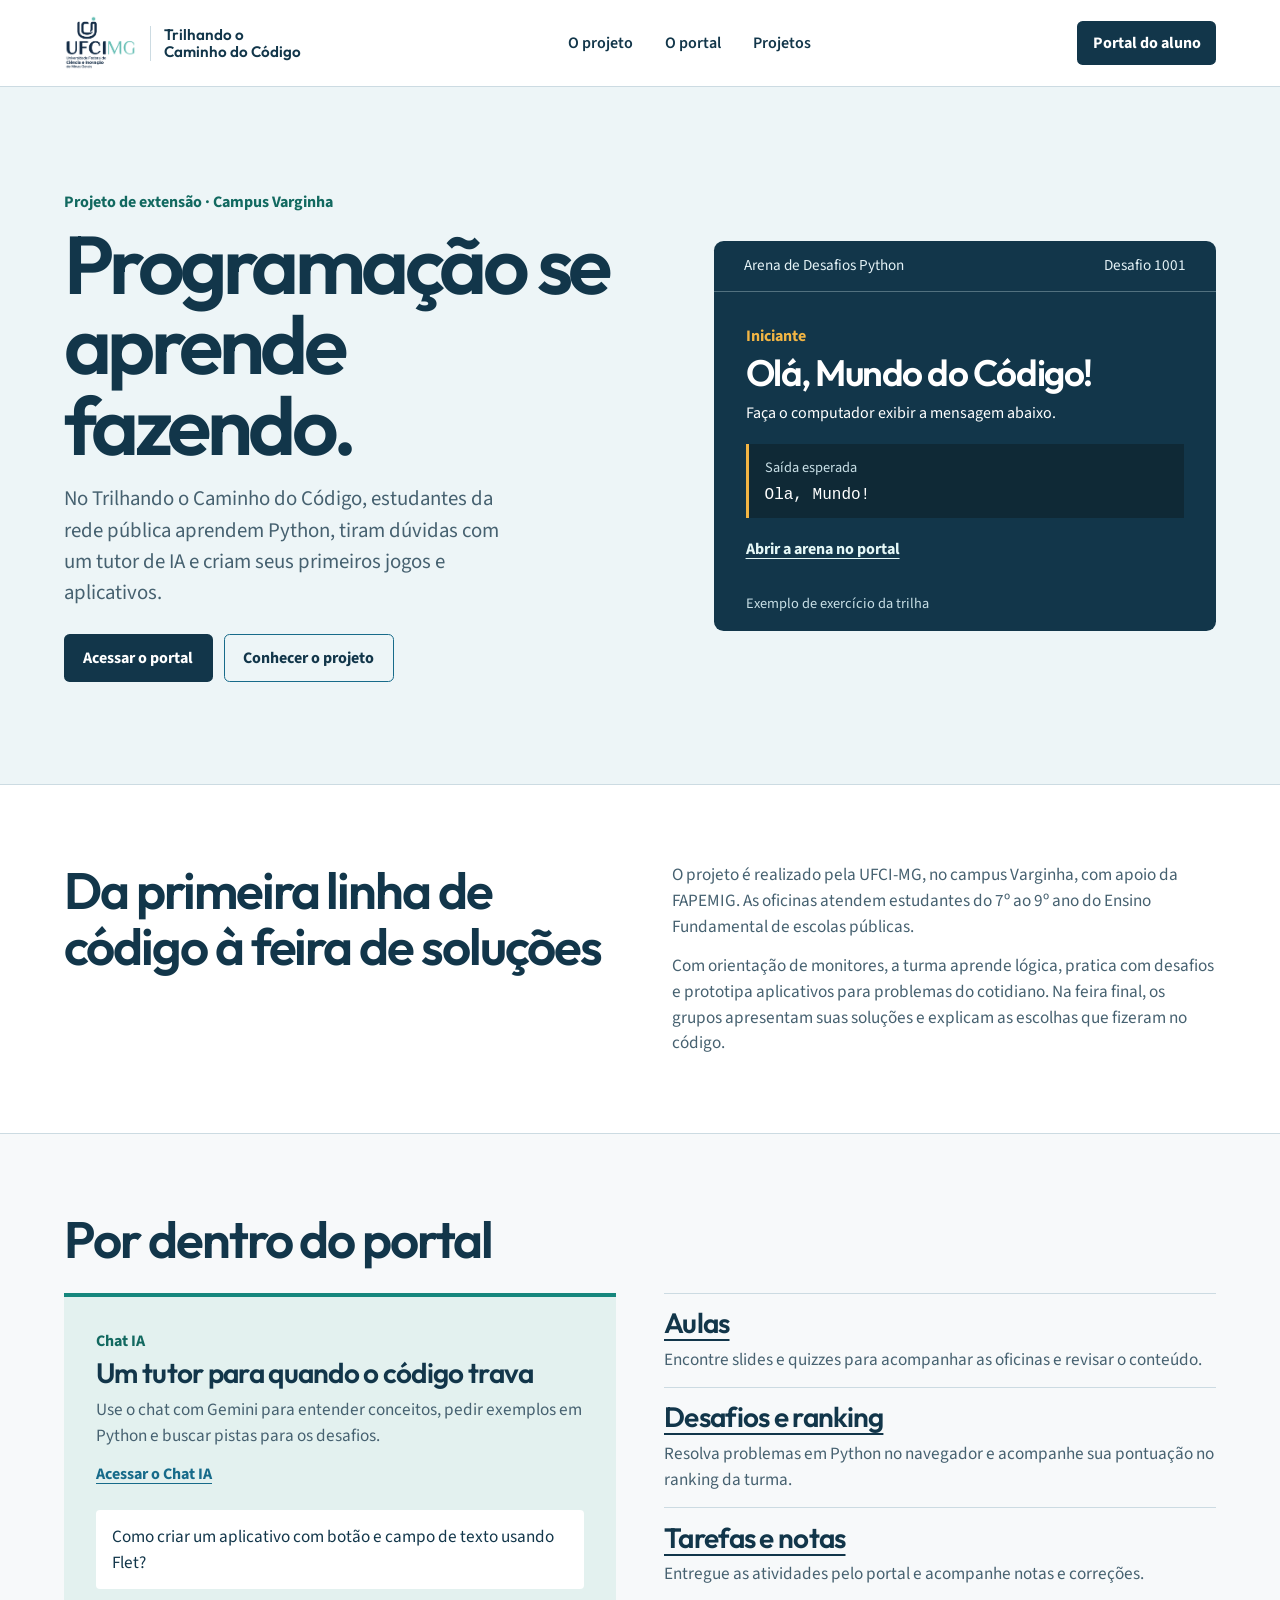
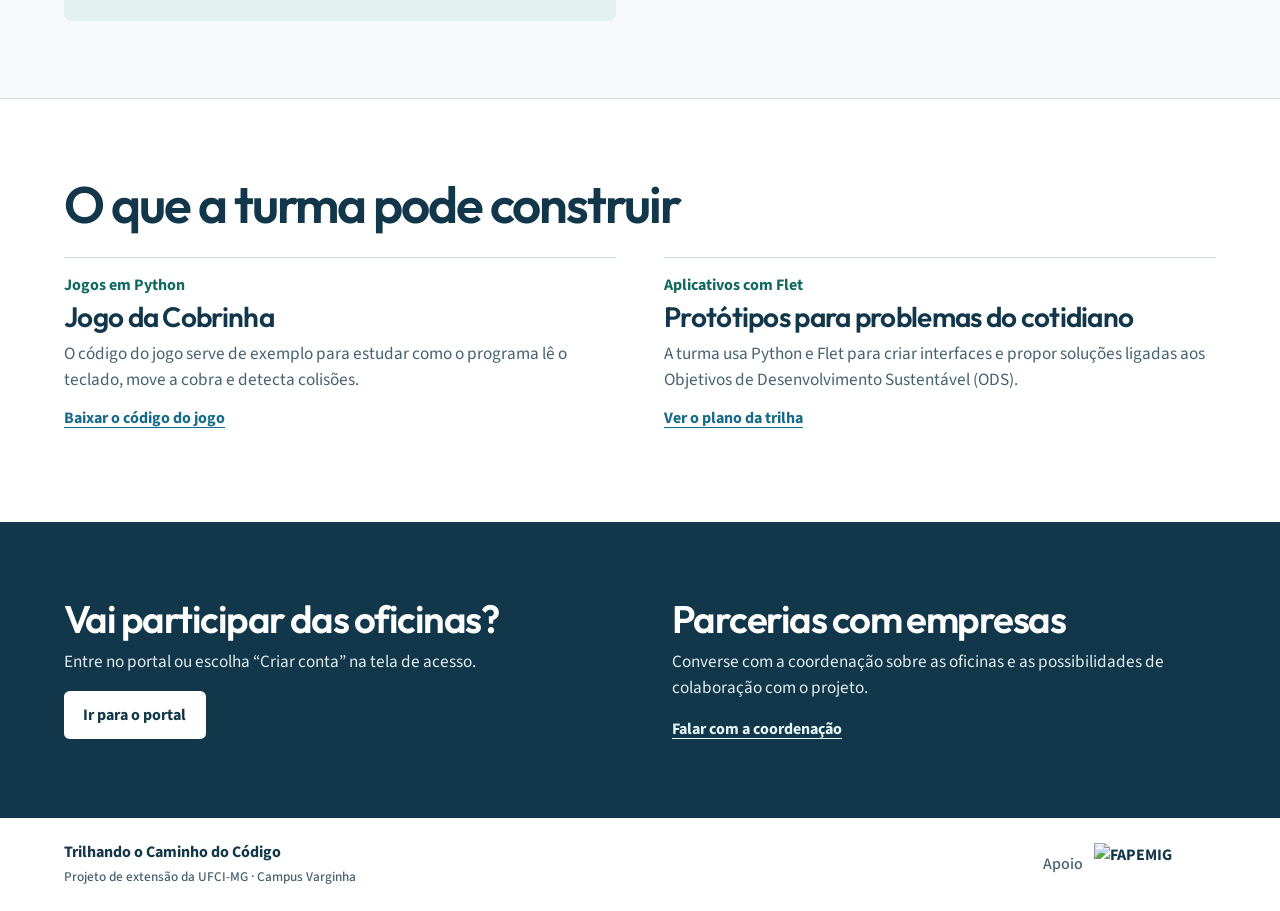
==== commit f24a33fb: "feat: apresenta o projeto Trilhando em landing institucional" ====
--- a/index.html
+++ b/index.html
@@ -1,4376 +1,135 @@
-<!DOCTYPE html>
+<!doctype html>
 <html lang="pt-BR">
 <head>
-    <meta charset="UTF-8">
-    <meta name="viewport" content="width=device-width, initial-scale=1.0">
-    <title>Trilhando Classroom &amp; Portal de Aulas — Trilhando o Caminho do Código | CEFET-MG &amp; FAPEMING</title>
+    <meta charset="utf-8">
+    <meta name="viewport" content="width=device-width, initial-scale=1">
+    <meta name="description" content="Conheça o Trilhando o Caminho do Código, projeto de extensão da UFCI-MG em Varginha com oficinas de Python, inteligência artificial e desenvolvimento de aplicativos.">
+    <title>Trilhando o Caminho do Código | UFCI-MG</title>
     <link rel="preconnect" href="https://fonts.googleapis.com">
     <link rel="preconnect" href="https://fonts.gstatic.com" crossorigin>
-    <link href="https://fonts.googleapis.com/css2?family=Inter:wght@400;500;600;700;800&family=JetBrains+Mono:wght@400;600;700&display=swap" rel="stylesheet">
-    <link rel="stylesheet" href="arquivos-trilhando/Slides/slides-style.css">
-    <style>
-        *, *::before, *::after { margin: 0; padding: 0; box-sizing: border-box; }
-        :root {
-            --bg-primary: #0b1329;
-            --bg-card: rgba(15, 23, 42, 0.78);
-            --border-color: rgba(59, 130, 246, 0.22);
-            --border-glow: rgba(0, 229, 255, 0.45);
-            --text-primary: #f8fafc;
-            --text-secondary: #94a3b8;
-            --cefet-cyan: #00E5FF;
-            --cefet-blue: #2563eb;
-            --cefet-purple: #8b5cf6;
-            --cefet-gold: #ffb800;
-            --cefet-green: #10b981;
-            --cefet-red: #ef4444;
+    <link href="https://fonts.googleapis.com/css2?family=Outfit:wght@400;500;600;700&family=Source+Sans+3:wght@400;500;600;700&display=swap" rel="stylesheet">
+    <link rel="stylesheet" href="assets/trilhando/landing.css">
+    <script>
+        // Mantém os links antigos para as abas da sala de aula.
+        const classroomTabs = ['aulas', 'desafios', 'ranking', 'chat-ia', 'tarefas', 'notas', 'admin', 'admin-chamada', 'admin-correcoes'];
+        if (classroomTabs.includes(location.hash.slice(1))) {
+            location.replace('portal.html' + location.hash);
         }
-        html, body {
-            overflow-x: clip;
-            overflow-y: visible;
-            height: auto !important;
-        }
-        body {
-            font-family: 'Inter', sans-serif;
-            background-color: var(--bg-primary);
-            color: var(--text-primary);
-            min-height: 100vh;
-            user-select: text;
-            padding: 16px 20px 60px;
-            display: flex;
-            flex-direction: column;
-            align-items: center;
-            background-image: 
-                radial-gradient(circle at 15% 15%, rgba(37, 99, 235, 0.16), transparent 40%),
-                radial-gradient(circle at 85% 85%, rgba(0, 229, 255, 0.14), transparent 40%);
-        }
-
-        /* Classroom Top Navbar — Fixed/Sticky on Scroll (Nielsen H4 & H8) */
-        .classroom-navbar {
-            position: sticky;
-            top: 10px;
-            z-index: 950;
-            width: 100%;
-            max-width: 1200px;
-            background: rgba(11, 19, 41, 0.95);
-            border: 1px solid rgba(0, 229, 255, 0.25);
-            border-radius: 16px;
-            padding: 10px 18px;
-            display: flex;
-            align-items: center;
-            justify-content: space-between;
-            flex-wrap: wrap;
-            gap: 12px;
-            backdrop-filter: blur(18px);
-            -webkit-backdrop-filter: blur(18px);
-            box-shadow: 0 10px 30px rgba(0, 0, 0, 0.55);
-            margin-bottom: 20px;
-        }
-        .nav-brand {
-            display: flex;
-            align-items: center;
-            gap: 10px;
-        }
-        .nav-logo {
-            height: 34px;
-            width: auto;
-            object-fit: contain;
-            flex-shrink: 0;
-            border-radius: 8px;
-            border: 1px solid rgba(0, 229, 255, 0.25);
-        }
-        .nav-logo.circle {
-            border-radius: 50%;
-            width: 34px;
-            height: 34px;
-            object-fit: cover;
-        }
-        .nav-brand-title {
-            font-weight: 800;
-            font-size: 0.94rem;
-            color: #fff;
-            display: flex;
-            flex-direction: column;
-            line-height: 1.2;
-        }
-        .nav-brand-title small {
-            font-size: 0.68rem;
-            color: var(--cefet-cyan);
-            font-weight: 600;
-            letter-spacing: 0.04em;
-        }
-
-        .classroom-tabs {
-            display: flex;
-            align-items: center;
-            gap: 6px;
-            flex-wrap: wrap;
-            background: rgba(0, 0, 0, 0.25);
-            padding: 4px;
-            border-radius: 12px;
-            border: 1px solid rgba(255, 255, 255, 0.07);
-        }
-        .cls-tab-btn {
-            background: transparent;
-            border: 1px solid transparent;
-            color: var(--text-secondary);
-            padding: 7px 13px;
-            border-radius: 9px;
-            font-size: 0.82rem;
-            font-weight: 700;
-            cursor: pointer;
-            display: inline-flex;
-            align-items: center;
-            gap: 6px;
-            transition: all 0.18s ease;
-            font-family: inherit;
-        }
-        .cls-tab-btn:hover {
-            color: #fff;
-            background: rgba(255, 255, 255, 0.06);
-        }
-        .cls-tab-btn.active {
-            background: linear-gradient(135deg, #2563eb 0%, #00adb5 100%);
-            color: #fff;
-            border-color: transparent;
-            box-shadow: 0 3px 12px rgba(0, 229, 255, 0.25);
-        }
-
-        .nav-user-area {
-            display: flex;
-            align-items: center;
-            gap: 10px;
-        }
-        .user-chip {
-            background: rgba(16, 185, 129, 0.12);
-            border: 1px solid rgba(16, 185, 129, 0.4);
-            color: #ecfdf5;
-            padding: 6px 14px;
-            border-radius: 100px;
-            font-size: 0.8rem;
-            font-weight: 700;
-            display: inline-flex;
-            align-items: center;
-            gap: 8px;
-        }
-        .user-chip.admin-chip {
-            background: rgba(255, 184, 0, 0.14);
-            border-color: rgba(255, 184, 0, 0.5);
-            color: #fef3c7;
-        }
-
-        /* Hero Header */
-        .header {
-            text-align: center;
-            max-width: 860px;
-            margin-bottom: 30px;
-        }
-        .badge {
-            display: inline-block;
-            padding: 6px 18px;
-            border-radius: 100px;
-            background: rgba(0, 229, 255, 0.08);
-            border: 1px solid rgba(0, 229, 255, 0.3);
-            color: var(--cefet-cyan);
-            font-size: 0.78rem;
-            font-weight: 800;
-            letter-spacing: 0.08em;
-            text-transform: uppercase;
-            margin-bottom: 12px;
-        }
-        h1 {
-            font-size: clamp(1.9rem, 3.8vw, 2.75rem);
-            font-weight: 800;
-            background: linear-gradient(135deg, #ffffff 0%, #cbd5e1 100%);
-            -webkit-background-clip: text;
-            -webkit-text-fill-color: transparent;
-            margin-bottom: 10px;
-        }
-        p.subtitle {
-            color: var(--text-secondary);
-            font-size: 1.02rem;
-            line-height: 1.55;
-        }
-
-        /* Tab Sections */
-        .cls-view-section {
-            display: none;
-            width: 100%;
-            max-width: 1220px;
-            animation: fadeIn 0.25s ease;
-        }
-        .cls-view-section.active {
-            display: block;
-        }
-
-        /* Lesson Cards Grid */
-        .grid {
-            display: grid;
-            grid-template-columns: repeat(auto-fit, minmax(330px, 1fr));
-            gap: 20px;
-            width: 100%;
-        }
-        .card {
-            background: var(--bg-card);
-            border: 1px solid var(--border-color);
-            border-radius: 20px;
-            padding: 24px;
-            text-decoration: none;
-            color: inherit;
-            transition: all 0.3s cubic-bezier(0.4, 0, 0.2, 1);
-            display: flex;
-            flex-direction: column;
-            justify-content: space-between;
-            position: relative;
-            overflow: hidden;
-            backdrop-filter: blur(12px);
-        }
-        .card:hover {
-            border-color: var(--border-glow);
-            transform: translateY(-4px);
-            background: rgba(30, 41, 59, 0.85);
-            box-shadow: 0 15px 35px rgba(0, 0, 0, 0.5), 0 0 20px rgba(0, 229, 255, 0.15);
-        }
-        .card-tag {
-            font-size: 0.75rem;
-            font-weight: 700;
-            color: var(--cefet-cyan);
-            text-transform: uppercase;
-            letter-spacing: 0.05em;
-            margin-bottom: 8px;
-            display: flex;
-            align-items: center;
-            justify-content: space-between;
-        }
-        .card-title {
-            font-size: 1.22rem;
-            font-weight: 700;
-            margin-bottom: 8px;
-            color: #fff;
-        }
-        .card-desc {
-            font-size: 0.87rem;
-            color: var(--text-secondary);
-            line-height: 1.55;
-            margin-bottom: 18px;
-        }
-        .card-actions-bar {
-            display: flex;
-            flex-wrap: wrap;
-            gap: 8px;
-            border-top: 1px solid rgba(255, 255, 255, 0.08);
-            padding-top: 14px;
-        }
-        .card-action-link {
-            flex: 1;
-            min-width: 110px;
-            text-align: center;
-            padding: 8px 12px;
-            border-radius: 10px;
-            font-size: 0.78rem;
-            font-weight: 700;
-            text-decoration: none;
-            cursor: pointer;
-            transition: all 0.2s ease;
-            display: inline-flex;
-            align-items: center;
-            justify-content: center;
-            gap: 5px;
-            font-family: inherit;
-        }
-        .card-action-link.primary-link {
-            background: rgba(0, 229, 255, 0.14);
-            border: 1px solid rgba(0, 229, 255, 0.4);
-            color: var(--cefet-cyan);
-        }
-        .card-action-link.primary-link:hover {
-            background: var(--cefet-cyan);
-            color: #0b1329;
-        }
-        .card-action-link.quiz-link {
-            background: rgba(139, 92, 246, 0.15);
-            border: 1px solid rgba(139, 92, 246, 0.4);
-            color: #c4b5fd;
-        }
-        .card-action-link.quiz-link:hover {
-            background: #8b5cf6;
-            color: #fff;
-        }
-        .card-action-link.hw-link {
-            background: rgba(16, 185, 129, 0.14);
-            border: 1px solid rgba(16, 185, 129, 0.4);
-            color: #6ee7b7;
-        }
-        .card-action-link.hw-link:hover {
-            background: #10b981;
-            color: #051b11;
-        }
-
-        /* Grades & Dashboard Styles */
-        .stats-grid {
-            display: grid;
-            grid-template-columns: repeat(auto-fit, minmax(220px, 1fr));
-            gap: 16px;
-            margin-bottom: 24px;
-        }
-        .stat-card {
-            background: rgba(15, 23, 42, 0.85);
-            border: 1px solid var(--border-color);
-            border-radius: 18px;
-            padding: 20px;
-            display: flex;
-            flex-direction: column;
-            gap: 6px;
-        }
-        .stat-card .stat-label {
-            font-size: 0.76rem;
-            font-weight: 700;
-            text-transform: uppercase;
-            letter-spacing: 0.06em;
-            color: var(--text-secondary);
-        }
-        .stat-card .stat-value {
-            font-size: 2rem;
-            font-weight: 800;
-            color: #fff;
-            font-family: 'JetBrains Mono', monospace;
-        }
-        .stat-card .stat-sub {
-            font-size: 0.78rem;
-            color: var(--cefet-cyan);
-        }
-
-        .panel-box {
-            background: rgba(15, 23, 42, 0.82);
-            border: 1px solid var(--border-color);
-            border-radius: 20px;
-            padding: 24px;
-            margin-bottom: 22px;
-        }
-        .panel-box h3 {
-            font-size: 1.2rem;
-            font-weight: 800;
-            color: #fff;
-            margin-bottom: 6px;
-        }
-
-        .cls-table {
-            width: 100%;
-            border-collapse: collapse;
-            margin-top: 14px;
-            font-size: 0.86rem;
-        }
-        .cls-table th {
-            text-align: left;
-            padding: 12px 14px;
-            background: rgba(255, 255, 255, 0.05);
-            color: var(--text-secondary);
-            font-size: 0.74rem;
-            text-transform: uppercase;
-            letter-spacing: 0.06em;
-        }
-        .cls-table td {
-            padding: 13px 14px;
-            border-top: 1px solid rgba(255, 255, 255, 0.07);
-            vertical-align: middle;
-        }
-        .cls-table tr:hover td {
-            background: rgba(255, 255, 255, 0.02);
-        }
-
-        /* Lista de Chamada Visual (Presença por Aula) */
-        .chamada-day-tabs {
-            display: flex;
-            flex-wrap: wrap;
-            gap: 6px;
-            margin: 14px 0;
-        }
-        .chamada-day-tab {
-            background: rgba(255, 255, 255, 0.05);
-            border: 1px solid rgba(255, 255, 255, 0.12);
-            color: var(--text-secondary);
-            padding: 8px 12px;
-            border-radius: 10px;
-            font-size: 0.78rem;
-            font-weight: 700;
-            cursor: pointer;
-            transition: all 0.2s ease;
-            font-family: 'Plus Jakarta Sans', sans-serif;
-            display: inline-flex;
-            flex-direction: column;
-            align-items: center;
-            line-height: 1.25;
-        }
-        .chamada-day-tab small {
-            font-size: 0.68rem;
-            opacity: 0.8;
-            font-weight: 600;
-        }
-        .chamada-day-tab:hover {
-            border-color: var(--cefet-cyan);
-            color: #fff;
-        }
-        .chamada-day-tab.active {
-            background: linear-gradient(135deg, #2563eb, #00c6ff);
-            border-color: var(--cefet-cyan);
-            color: #fff;
-            box-shadow: 0 4px 14px rgba(0, 229, 255, 0.28);
-        }
-        .att-toggle-btn {
-            display: inline-flex;
-            align-items: center;
-            justify-content: center;
-            gap: 6px;
-            padding: 7px 14px;
-            border-radius: 99px;
-            font-size: 0.78rem;
-            font-weight: 800;
-            cursor: pointer;
-            border: 1.5px solid transparent;
-            transition: all 0.18s ease;
-            font-family: 'Plus Jakarta Sans', sans-serif;
-            min-width: 132px;
-        }
-        .att-toggle-btn.present {
-            background: rgba(16, 185, 129, 0.2);
-            border-color: #10b981;
-            color: #6ee7b7;
-        }
-        .att-toggle-btn.absent {
-            background: rgba(239, 68, 68, 0.18);
-            border-color: #ef4444;
-            color: #fca5a5;
-        }
-        .att-toggle-btn.unmarked {
-            background: rgba(255, 255, 255, 0.06);
-            border-color: rgba(255, 255, 255, 0.2);
-            color: #cbd5e1;
-        }
-        .att-mini-grid {
-            display: flex;
-            gap: 5px;
-            flex-wrap: nowrap;
-        }
-        .att-mini-pill {
-            width: 34px;
-            height: 32px;
-            border-radius: 8px;
-            display: inline-flex;
-            flex-direction: column;
-            align-items: center;
-            justify-content: center;
-            font-size: 0.64rem;
-            font-weight: 800;
-            cursor: pointer;
-            border: 1px solid rgba(255, 255, 255, 0.12);
-            background: rgba(255, 255, 255, 0.04);
-            color: #64748b;
-            transition: all 0.15s ease;
-            padding: 0;
-            line-height: 1.05;
-        }
-        .att-mini-pill:hover {
-            transform: translateY(-1px);
-            border-color: var(--cefet-cyan);
-        }
-        .att-mini-pill.present {
-            background: rgba(16, 185, 129, 0.22);
-            border-color: rgba(16, 185, 129, 0.65);
-            color: #6ee7b7;
-        }
-        .att-mini-pill.absent {
-            background: rgba(239, 68, 68, 0.18);
-            border-color: rgba(239, 68, 68, 0.55);
-            color: #fca5a5;
-        }
-        .adm-quick-reg-bar {
-            display: grid;
-            grid-template-columns: 1.6fr 0.9fr auto;
-            gap: 10px;
-            align-items: end;
-            background: rgba(0, 229, 255, 0.06);
-            border: 1px solid rgba(0, 229, 255, 0.25);
-            border-radius: 14px;
-            padding: 14px;
-            margin-bottom: 16px;
-        }
-        @media (max-width: 768px) {
-            .adm-quick-reg-bar {
-                grid-template-columns: 1fr !important;
-            }
-        }
-
-        /* Dedicated Auth Modal & Full-Screen Login Gate */
-        .auth-modal-card {
-            background: #0b1329;
-            border: 1.5px solid var(--border-glow);
-            border-radius: 22px;
-            width: 100%;
-            max-width: 480px;
-            padding: 28px;
-            box-shadow: 0 25px 80px rgba(0, 0, 0, 0.85);
-            position: relative;
-        }
-
-        .login-gate-wrapper {
-            min-height: calc(100vh - 64px);
-            width: 100%;
-            display: flex;
-            flex-direction: column;
-            align-items: center;
-            justify-content: center;
-            padding: 24px 16px;
-        }
-
-        .login-gate-card {
-            background: rgba(11, 19, 41, 0.94);
-            border: 1.5px solid var(--border-glow);
-            border-radius: 24px;
-            width: 100%;
-            max-width: 500px;
-            padding: 32px 30px;
-            box-shadow: 0 28px 90px rgba(0, 0, 0, 0.85), 0 0 35px rgba(0, 229, 255, 0.14);
-            backdrop-filter: blur(18px);
-        }
-
-        .delete-student-btn {
-            background: rgba(239, 68, 68, 0.12);
-            border: 1px solid rgba(239, 68, 68, 0.4);
-            color: #fca5a5;
-            padding: 6px 11px;
-            border-radius: 8px;
-            font-size: 0.74rem;
-            font-weight: 700;
-            cursor: pointer;
-            transition: all 0.2s ease;
-            font-family: inherit;
-            display: inline-flex;
-            align-items: center;
-            gap: 5px;
-            white-space: nowrap;
-        }
-        .delete-student-btn:hover {
-            background: #ef4444;
-            border-color: #ef4444;
-            color: #fff;
-            box-shadow: 0 0 14px rgba(239, 68, 68, 0.5);
-        }
-
-        .adm-cloud-grid {
-            display: grid;
-            grid-template-columns: 1fr 1fr auto;
-            gap: 10px;
-            align-items: end;
-            margin-bottom: 14px;
-        }
-
-        /* ─────────────────────────────────────────────────────────────
-           RESPONSIVIDADE MOBILE PARA O PORTAL CLASSROOM (CELULARES)
-        ───────────────────────────────────────────────────────────── */
-        @media (max-width: 768px) {
-            body {
-                position: relative !important;
-                width: 100% !important;
-                height: auto !important;
-                min-height: 100vh !important;
-                overflow-x: hidden !important;
-                overflow-y: auto !important;
-                padding: 12px 10px 48px !important;
-            }
-
-            .classroom-navbar {
-                position: sticky !important;
-                top: 6px !important;
-                z-index: 950 !important;
-                padding: 12px 14px !important;
-                border-radius: 16px !important;
-                gap: 10px !important;
-                margin-bottom: 20px !important;
-                background: rgba(11, 19, 41, 0.97) !important;
-                backdrop-filter: blur(18px) !important;
-            }
-
-            .nav-brand {
-                width: 100%;
-                justify-content: flex-start;
-                gap: 10px;
-            }
-
-            .nav-logo {
-                height: 32px !important;
-            }
-            .nav-logo.circle {
-                width: 34px !important;
-                height: 34px !important;
-            }
-
-            .nav-brand-title {
-                font-size: 0.9rem !important;
-            }
-            .nav-brand-title small {
-                font-size: 0.65rem !important;
-            }
-
-            .nav-user-area {
-                width: 100%;
-                justify-content: space-between;
-                flex-wrap: wrap;
-                gap: 8px;
-            }
-
-            .nav-user-area .tr-btn-primary {
-                width: 100%;
-                text-align: center;
-                justify-content: center;
-            }
-
-            .user-chip {
-                font-size: 0.74rem !important;
-                padding: 5px 11px !important;
-                max-width: 72%;
-                overflow: hidden;
-                text-overflow: ellipsis;
-                white-space: nowrap;
-            }
-
-            .classroom-tabs {
-                width: 100%;
-                display: grid !important;
-                grid-template-columns: 1fr 1fr !important;
-                gap: 6px !important;
-            }
-
-            .cls-tab-btn {
-                width: 100%;
-                justify-content: center;
-                padding: 9px 8px !important;
-                font-size: 0.75rem !important;
-                text-align: center;
-            }
-
-            .header {
-                margin-bottom: 20px !important;
-                padding: 0 4px !important;
-            }
-
-            .badge {
-                font-size: 0.66rem !important;
-                padding: 5px 12px !important;
-            }
-
-            h1 {
-                font-size: 1.55rem !important;
-                line-height: 1.22 !important;
-            }
-
-            p.subtitle {
-                font-size: 0.86rem !important;
-                line-height: 1.45 !important;
-            }
-
-            .grid {
-                grid-template-columns: 1fr !important;
-                gap: 14px !important;
-            }
-
-            .card {
-                padding: 18px 16px !important;
-                border-radius: 16px !important;
-            }
-
-            .card-title {
-                font-size: 1.08rem !important;
-                line-height: 1.3 !important;
-            }
-
-            .card-desc {
-                font-size: 0.82rem !important;
-                margin-bottom: 14px !important;
-            }
-
-            .card-actions-bar {
-                flex-direction: column !important;
-                gap: 8px !important;
-            }
-
-            .card-action-link {
-                width: 100% !important;
-                padding: 10px 12px !important;
-                font-size: 0.82rem !important;
-            }
-
-            .stats-grid {
-                grid-template-columns: 1fr 1fr !important;
-                gap: 10px !important;
-            }
-
-            .stat-card {
-                padding: 14px 12px !important;
-                border-radius: 14px !important;
-            }
-
-            .stat-card .stat-value {
-                font-size: 1.4rem !important;
-            }
-
-            .panel-box {
-                padding: 16px 14px !important;
-                border-radius: 16px !important;
-            }
-
-            .panel-box h3 {
-                font-size: 1.04rem !important;
-            }
-
-            .adm-cloud-grid {
-                grid-template-columns: 1fr !important;
-            }
-
-            .auth-modal-card {
-                padding: 20px 16px !important;
-                border-radius: 16px !important;
-            }
-
-            .tr-auth-tabs {
-                width: 100%;
-                display: grid !important;
-                grid-template-columns: 1fr 1fr !important;
-            }
-
-            .tr-auth-tab {
-                text-align: center;
-                justify-content: center;
-                font-size: 0.73rem !important;
-                padding: 7px 6px !important;
-            }
-        }
-
-        /* Controle de Liberação de Aulas (Painel ADM) */
-        .lessons-control-grid {
-            display: grid;
-            grid-template-columns: repeat(auto-fit, minmax(290px, 1fr));
-            gap: 14px;
-            margin-top: 14px;
-        }
-        .lesson-control-card {
-            background: rgba(15, 23, 42, 0.7);
-            border: 1px solid rgba(255, 255, 255, 0.1);
-            border-radius: 14px;
-            padding: 16px;
-            display: flex;
-            flex-direction: column;
-            justify-content: space-between;
-            gap: 12px;
-            transition: all 0.2s ease;
-        }
-        .lesson-control-card.is-unlocked {
-            border-color: rgba(16, 185, 129, 0.45);
-            background: rgba(16, 185, 129, 0.05);
-            box-shadow: 0 0 16px rgba(16, 185, 129, 0.08);
-        }
-        .lesson-control-card.is-locked {
-            border-color: rgba(239, 68, 68, 0.3);
-            background: rgba(0, 0, 0, 0.3);
-            opacity: 0.9;
-        }
-
-        /* ===================================================================
-           ESTILOS DO CHAT GEMINI IA INTEGRADO (RÉPLICA FIEL DO STREAMLIT)
-           Visível tanto no Modo Claro quanto no Modo Escuro do PC!
-        =================================================================== */
-        .st-chat-replica-shell {
-            background-color: #0B0E14 !important;
-            color: #F3F4F6 !important;
-            border: 1.5px solid rgba(56, 189, 248, 0.28);
-            border-radius: 22px;
-            max-width: 960px;
-            width: 100%;
-            margin: 0 auto;
-            padding: 26px 26px 22px;
-            box-shadow: 0 20px 60px rgba(0, 0, 0, 0.65);
-            color-scheme: dark !important;
-        }
-        .st-header-wrapper {
-            display: flex;
-            align-items: center;
-            justify-content: space-between;
-            padding: 6px 0 18px 0;
-            background-color: #0B0E14;
-            gap: 12px;
-        }
-        .st-cefet-card-box {
-            background: #09203F;
-            border: 1.5px solid #2563EB;
-            box-shadow: 0 0 16px rgba(37, 99, 235, 0.45);
-            border-radius: 14px;
-            padding: 6px 14px;
-            display: flex;
-            align-items: center;
-            justify-content: center;
-            width: 140px;
-            min-width: 110px;
-            height: 75px;
-            flex-shrink: 0;
-        }
-        .st-cefet-card-box img {
-            max-height: 55px;
-            max-width: 120px;
-            object-fit: contain;
-        }
-        .st-title-center-box {
-            display: flex;
-            flex-direction: column;
-            align-items: center;
-            justify-content: center;
-            text-align: center;
-            flex-grow: 1;
-            padding: 0 10px;
-            min-width: 0;
-        }
-        .st-header-title-text {
-            color: #38BDF8 !important;
-            font-family: 'Segoe UI', system-ui, sans-serif;
-            font-size: clamp(1.05rem, 2.2vw, 1.55rem) !important;
-            font-weight: 800 !important;
-            letter-spacing: 1.5px;
-            margin: 0 auto !important;
-            text-align: center !important;
-            text-transform: uppercase;
-            text-shadow: 0 0 18px rgba(56, 189, 248, 0.35);
-            line-height: 1.2;
-            background: none !important;
-            -webkit-text-fill-color: #38BDF8 !important;
-        }
-        .st-header-subtitle-text {
-            color: #94A3B8 !important;
-            font-family: 'Segoe UI', system-ui, sans-serif;
-            font-size: clamp(0.75rem, 1.4vw, 1.02rem) !important;
-            margin: 4px auto 0 auto !important;
-            text-align: center !important;
-            font-weight: 400;
-        }
-        .st-fapemig-card-box {
-            flex-shrink: 0;
-        }
-        .st-fapemig-card-box img {
-            width: 78px;
-            height: 78px;
-            border-radius: 50%;
-            object-fit: cover;
-            box-shadow: 0 0 16px rgba(56, 189, 248, 0.45);
-            border: 1.5px solid #38BDF8;
-        }
-        .st-neon-divider {
-            height: 2px;
-            background: linear-gradient(90deg, #1E3A8A 0%, #EC4899 50%, #38BDF8 100%);
-            box-shadow: 0 0 10px rgba(236, 72, 153, 0.5);
-            margin-bottom: 22px;
-        }
-        .st-student-input-label {
-            display: block;
-            color: #94A3B8 !important;
-            font-size: 0.96rem !important;
-            font-weight: 600 !important;
-            margin-bottom: 6px !important;
-        }
-        .st-student-input-field {
-            width: 100%;
-            background-color: #1E2638 !important;
-            color: #FFFFFF !important;
-            -webkit-text-fill-color: #FFFFFF !important;
-            border: 1px solid #334155 !important;
-            border-radius: 8px !important;
-            padding: 10px 14px !important;
-            font-size: 0.98rem !important;
-            font-family: inherit;
-        }
-        .st-student-input-field:focus {
-            border-color: #38BDF8 !important;
-            box-shadow: 0 0 10px rgba(56, 189, 248, 0.3) !important;
-            outline: none !important;
-        }
-        .st-success-alert-box {
-            background-color: rgba(16, 185, 129, 0.08);
-            border: 1.5px solid #10B981;
-            border-radius: 10px;
-            padding: 12px 18px;
-            color: #34D399;
-            font-size: 1rem;
-            font-weight: 500;
-            margin-top: 10px;
-            margin-bottom: 20px;
-            box-shadow: 0 0 12px rgba(16, 185, 129, 0.15);
-        }
-        .st-chat-messages-area {
-            display: flex;
-            flex-direction: column;
-            gap: 12px;
-            max-height: 460px;
-            min-height: 220px;
-            overflow-y: auto;
-            padding: 6px 4px 14px;
-        }
-        .st-chat-msg-user {
-            display: flex;
-            align-items: flex-start;
-            gap: 12px;
-            padding: 10px 14px;
-            border-radius: 12px;
-            background: rgba(30, 41, 59, 0.45);
-            border: 1px solid rgba(255, 255, 255, 0.08);
-            color: #F3F4F6 !important;
-            font-size: 0.95rem;
-            line-height: 1.55;
-        }
-        .st-chat-msg-assistant {
-            background-color: #111827 !important;
-            border: 1.5px solid #312E81 !important;
-            border-radius: 12px !important;
-            padding: 14px 18px !important;
-            color: #F3F4F6 !important;
-            font-size: 0.95rem;
-            line-height: 1.6;
-        }
-        .st-replica-codeblock {
-            background-color: #0D1117 !important;
-            border: 1px solid #30363D !important;
-            border-radius: 8px !important;
-            margin: 10px 0;
-            overflow: hidden;
-        }
-        .st-replica-code-header {
-            display: flex;
-            justify-content: space-between;
-            align-items: center;
-            padding: 6px 12px;
-            background: rgba(255, 255, 255, 0.04);
-            border-bottom: 1px solid #30363D;
-            font-size: 0.76rem;
-            color: #94a3b8;
-            font-family: 'JetBrains Mono', monospace;
-        }
-        .st-copy-code-btn {
-            background: rgba(56, 189, 248, 0.14);
-            border: 1px solid rgba(56, 189, 248, 0.35);
-            color: #38bdf8;
-            border-radius: 6px;
-            padding: 3px 9px;
-            font-size: 0.72rem;
-            font-weight: 700;
-            cursor: pointer;
-        }
-        .st-replica-codeblock pre {
-            padding: 12px 14px;
-            overflow-x: auto;
-            font-family: 'JetBrains Mono', monospace;
-            font-size: 0.85rem;
-            color: #e2e8f0;
-            line-height: 1.5;
-        }
-        /* Input de Chat Arredondado - Letra 100% visível em Tema Claro e Tema Escuro */
-        .st-chat-input-pill {
-            display: flex;
-            align-items: center;
-            gap: 10px;
-            background-color: #161B26 !important;
-            border: 1.5px solid #2D3748 !important;
-            border-radius: 28px !important;
-            padding: 6px 10px 6px 18px !important;
-            margin-top: 14px;
-            transition: border-color 0.2s ease;
-        }
-        .st-chat-input-pill:focus-within {
-            border-color: #38BDF8 !important;
-            box-shadow: 0 0 12px rgba(56, 189, 248, 0.25) !important;
-        }
-        .st-chat-input-pill textarea {
-            flex: 1;
-            background-color: #161B26 !important;
-            color: #F8FAFC !important;
-            -webkit-text-fill-color: #F8FAFC !important;
-            caret-color: #38BDF8 !important;
-            border: none !important;
-            outline: none !important;
-            resize: none !important;
-            font-size: 0.98rem !important;
-            font-family: inherit;
-            line-height: 1.4;
-            max-height: 110px;
-            padding: 6px 0;
-        }
-        .st-chat-input-pill textarea::placeholder {
-            color: #94A3B8 !important;
-            -webkit-text-fill-color: #94A3B8 !important;
-            opacity: 1 !important;
-        }
-        .st-chat-send-btn {
-            width: 40px;
-            height: 40px;
-            border-radius: 50% !important;
-            background-color: #2563EB !important;
-            color: #FFFFFF !important;
-            border: none !important;
-            display: inline-flex;
-            align-items: center;
-            justify-content: center;
-            cursor: pointer;
-            flex-shrink: 0;
-            font-size: 1.05rem;
-            transition: all 0.2s ease;
-        }
-        .st-chat-send-btn:hover {
-            background-color: #1D4ED8 !important;
-            box-shadow: 0 0 12px rgba(37, 99, 235, 0.6) !important;
-        }
-
-        /* ===================================================================
-           ESTILOS DA ARENA DE DESAFIOS PYTHON (ESTILO BEECROWD)
-        =================================================================== */
-        .bee-rank-banner {
-            background: linear-gradient(135deg, rgba(15, 23, 42, 0.94) 0%, rgba(30, 27, 75, 0.88) 100%);
-            border: 1.5px solid rgba(0, 229, 255, 0.38);
-            border-radius: 20px;
-            padding: 20px 24px;
-            margin-bottom: 20px;
-            display: flex;
-            align-items: center;
-            justify-content: space-between;
-            flex-wrap: wrap;
-            gap: 18px;
-            box-shadow: 0 12px 35px rgba(0, 0, 0, 0.45);
-        }
-        .bee-xp-track {
-            width: 100%;
-            height: 11px;
-            background: rgba(255, 255, 255, 0.08);
-            border-radius: 99px;
-            overflow: hidden;
-            margin-top: 6px;
-            border: 1px solid rgba(255, 255, 255, 0.12);
-        }
-        .bee-xp-fill {
-            height: 100%;
-            background: linear-gradient(90deg, #2563eb, #00e5ff, #10b981);
-            border-radius: 99px;
-            transition: width 0.35s ease;
-        }
-        .bee-cat-bar {
-            display: flex;
-            flex-wrap: wrap;
-            gap: 8px;
-            margin-bottom: 16px;
-        }
-        .bee-cat-pill {
-            background: rgba(255, 255, 255, 0.05);
-            border: 1px solid rgba(255, 255, 255, 0.12);
-            color: #cbd5e1;
-            padding: 8px 14px;
-            border-radius: 11px;
-            font-size: 0.8rem;
-            font-weight: 700;
-            cursor: pointer;
-            transition: all 0.2s ease;
-            font-family: inherit;
-        }
-        .bee-cat-pill:hover {
-            border-color: var(--cefet-cyan);
-            color: #fff;
-        }
-        .bee-cat-pill.active {
-            background: linear-gradient(135deg, #2563eb, #00adb5);
-            color: #fff;
-            border-color: transparent;
-            box-shadow: 0 4px 14px rgba(0, 229, 255, 0.28);
-        }
-        .bee-split-ide {
-            display: grid;
-            grid-template-columns: 1.05fr 1fr;
-            gap: 20px;
-            align-items: start;
-        }
-        @media (max-width: 960px) {
-            .bee-split-ide {
-                grid-template-columns: 1fr !important;
-            }
-            .st-header-wrapper {
-                flex-direction: column;
-            }
-        }
-        .bee-io-sample-table {
-            width: 100%;
-            border-collapse: collapse;
-            margin-top: 10px;
-            border: 1px solid rgba(255, 255, 255, 0.14);
-            border-radius: 10px;
-            overflow: hidden;
-            font-family: 'JetBrains Mono', monospace;
-            font-size: 0.82rem;
-        }
-        .bee-io-sample-table th {
-            background: rgba(255, 255, 255, 0.07);
-            color: #94a3b8;
-            padding: 8px 12px;
-            text-align: left;
-            font-size: 0.74rem;
-            text-transform: uppercase;
-            border-bottom: 1px solid rgba(255, 255, 255, 0.12);
-        }
-        .bee-io-sample-table td {
-            padding: 10px 12px;
-            background: rgba(0, 0, 0, 0.38);
-            color: #f8fafc;
-            vertical-align: top;
-            white-space: pre-wrap;
-            border-bottom: 1px solid rgba(255, 255, 255, 0.06);
-            width: 50%;
-        }
-        .bee-io-sample-table td:first-child {
-            border-right: 1px solid rgba(255, 255, 255, 0.1);
-        }
-        .bee-code-textarea {
-            width: 100%;
-            min-height: 250px;
-            background-color: #090d16 !important;
-            color: #f8fafc !important;
-            -webkit-text-fill-color: #f8fafc !important;
-            border: 1.5px solid rgba(56, 189, 248, 0.35);
-            border-radius: 12px;
-            padding: 14px 16px;
-            font-family: 'JetBrains Mono', monospace;
-            font-size: 0.9rem;
-            line-height: 1.55;
-            resize: vertical;
-            outline: none;
-            tab-size: 4;
-        }
-        .bee-code-textarea:focus {
-            border-color: var(--cefet-cyan);
-            box-shadow: 0 0 15px rgba(0, 229, 255, 0.2);
-        }
-        .adm-filter-toolbar {
-            display: grid;
-            grid-template-columns: repeat(auto-fit, minmax(200px, 1fr));
-            gap: 12px;
-            background: rgba(0, 0, 0, 0.25);
-            border: 1px solid rgba(255, 255, 255, 0.08);
-            border-radius: 14px;
-            padding: 12px 14px;
-            margin: 12px 0 16px;
-            align-items: end;
-        }
-        /* Nielsen Heuristics UI Utilities (Minimalist & Scannable) */
-        .stat-card.clickable-stat {
-            cursor: pointer;
-            transition: all 0.2s ease;
-        }
-        .stat-card.clickable-stat:hover {
-            border-color: var(--cefet-cyan);
-            transform: translateY(-2px);
-            background: rgba(30, 41, 59, 0.9);
-            box-shadow: 0 8px 20px rgba(0, 0, 0, 0.35);
-        }
-        .subview-segmented-bar {
-            display: inline-flex;
-            background: rgba(0, 0, 0, 0.35);
-            border: 1px solid rgba(255, 255, 255, 0.1);
-            border-radius: 12px;
-            padding: 4px;
-            gap: 4px;
-            flex-wrap: wrap;
-        }
-        .subview-seg-btn {
-            background: transparent;
-            border: none;
-            color: #94a3b8;
-            padding: 7px 14px;
-            border-radius: 9px;
-            font-size: 0.81rem;
-            font-weight: 700;
-            cursor: pointer;
-            transition: all 0.18s ease;
-            font-family: inherit;
-            display: inline-flex;
-            align-items: center;
-            gap: 6px;
-        }
-        .subview-seg-btn:hover {
-            color: #fff;
-            background: rgba(255, 255, 255, 0.05);
-        }
-        .subview-seg-btn.active {
-            background: linear-gradient(135deg, #2563eb, #00adb5);
-            color: #fff;
-            box-shadow: 0 2px 10px rgba(0, 229, 255, 0.25);
-        }
-        .bee-pagination-bar {
-            display: flex;
-            align-items: center;
-            justify-content: space-between;
-            flex-wrap: wrap;
-            gap: 10px;
-            margin-top: 14px;
-            padding-top: 12px;
-            border-top: 1px solid rgba(255, 255, 255, 0.08);
-            font-size: 0.82rem;
-            color: var(--text-secondary);
-        }
-        .clean-drawer {
-            background: rgba(15, 23, 42, 0.65);
-            border: 1px solid rgba(255, 255, 255, 0.1);
-            border-radius: 16px;
-            padding: 14px 18px;
-            margin-top: 16px;
-        }
-        .clean-drawer summary {
-            cursor: pointer;
-            font-weight: 700;
-            font-size: 0.9rem;
-            color: #cbd5e1;
-            display: flex;
-            align-items: center;
-            justify-content: space-between;
-            list-style: none;
-        }
-        .clean-drawer summary::-webkit-details-marker {
-            display: none;
-        }
-    </style>
+    </script>
 </head>
 <body>
+    <a class="skip" href="#conteudo">Pular para o conteúdo</a>
+    <header class="site-header">
+        <div class="wrap header-inner">
+            <a class="brand" href="#inicio">
+                <img src="assets/trilhando/logo-ufcimg.png" alt="UFCI-MG">
+                <span>Trilhando o<br>Caminho do Código</span>
+            </a>
+            <nav aria-label="Navegação principal">
+                <a href="#projeto">O projeto</a>
+                <a href="#recursos">O portal</a>
+                <a href="#projetos">Projetos</a>
+            </nav>
+            <a class="button button-small" href="portal.html">Portal do aluno</a>
+        </div>
+    </header>
 
-    <!-- =======================================================================
-         TELA DE LOGIN MINIMALISTA E INTUITIVA (NIELSEN HEURISTICS)
-    ======================================================================= -->
-    <div id="loginGateScreen" class="login-gate-wrapper">
-        <div class="login-gate-card" style="max-width:440px;padding:28px 26px;">
-            <div style="display:flex;align-items:center;gap:10px;margin-bottom:16px;">
-                <img src="arquivos-trilhando/Imagens/logo-cefet.jpg" alt="CEFET-MG" class="nav-logo">
-                <img src="arquivos-trilhando/Imagens/logo-fapemig.jpg" alt="FAPEMIG" class="nav-logo circle">
-                <div class="nav-brand-title">
-                    <span>Trilhando o Caminho do Código</span>
-                    <small>CEFET-MG &amp; FAPEMIG</small>
+    <main id="conteudo">
+        <section class="hero" id="inicio" aria-labelledby="titulo">
+            <div class="wrap hero-inner">
+                <div>
+                    <p class="label">Projeto de extensão · Campus Varginha</p>
+                    <h1 id="titulo">Programação se aprende fazendo.</h1>
+                    <p class="intro">No Trilhando o Caminho do Código, estudantes da rede pública aprendem Python, tiram dúvidas com um tutor de IA e criam seus primeiros jogos e aplicativos.</p>
+                    <div class="actions">
+                        <a class="button" href="portal.html">Acessar o portal</a>
+                        <a class="button button-outline" href="#projeto">Conhecer o projeto</a>
+                    </div>
+                </div>
+                <figure class="exercise">
+                    <div class="exercise-head"><span>Arena de Desafios Python</span><span>Desafio 1001</span></div>
+                    <div class="exercise-body">
+                        <p class="exercise-level">Iniciante</p>
+                        <h2>Olá, Mundo do Código!</h2>
+                        <p>Faça o computador exibir a mensagem abaixo.</p>
+                        <div class="exercise-output">
+                            <span>Saída esperada</span>
+                            <pre><code>Ola, Mundo!</code></pre>
+                        </div>
+                        <a href="portal.html#desafios">Abrir a arena no portal</a>
+                    </div>
+                    <figcaption>Exemplo de exercício da trilha</figcaption>
+                </figure>
+            </div>
+        </section>
+
+        <section class="wrap section about" id="projeto" aria-labelledby="sobre-titulo">
+            <h2 id="sobre-titulo">Da primeira linha de código à feira de soluções</h2>
+            <div>
+                <p>O projeto é realizado pela UFCI-MG, no campus Varginha, com apoio da FAPEMIG. As oficinas atendem estudantes do 7º ao 9º ano do Ensino Fundamental de escolas públicas.</p>
+                <p>Com orientação de monitores, a turma aprende lógica, pratica com desafios e prototipa aplicativos para problemas do cotidiano. Na feira final, os grupos apresentam suas soluções e explicam as escolhas que fizeram no código.</p>
+            </div>
+        </section>
+
+        <section class="resources section" id="recursos" aria-labelledby="recursos-titulo">
+            <div class="wrap">
+                <h2 id="recursos-titulo">Por dentro do portal</h2>
+                <div class="resource-grid">
+                    <article class="tutor">
+                        <div>
+                            <p class="label">Chat IA</p>
+                            <h3>Um tutor para quando o código trava</h3>
+                            <p>Use o chat com Gemini para entender conceitos, pedir exemplos em Python e buscar pistas para os desafios.</p>
+                            <a href="portal.html#chat-ia">Acessar o Chat IA</a>
+                        </div>
+                        <blockquote>Como criar um aplicativo com botão e campo de texto usando Flet?</blockquote>
+                    </article>
+                    <div class="resource-list">
+                        <article><h3><a href="portal.html#aulas">Aulas</a></h3><p>Encontre slides e quizzes para acompanhar as oficinas e revisar o conteúdo.</p></article>
+                        <article><h3><a href="portal.html#desafios">Desafios e ranking</a></h3><p>Resolva problemas em Python no navegador e acompanhe sua pontuação no ranking da turma.</p></article>
+                        <article><h3><a href="portal.html#tarefas">Tarefas e notas</a></h3><p>Entregue as atividades pelo portal e acompanhe notas e correções.</p></article>
+                    </div>
                 </div>
             </div>
+        </section>
 
-            <div class="tr-auth-tabs" style="margin-bottom:16px;display:grid;grid-template-columns:1fr 1fr 1fr;gap:6px;">
-                <button type="button" class="tr-auth-tab active" data-gate-mode="login">🔑 Entrar</button>
-                <button type="button" class="tr-auth-tab" data-gate-mode="register">✨ Criar Conta</button>
-                <button type="button" class="tr-auth-tab" data-gate-mode="admin">🛡️ Professor</button>
+        <section class="wrap section" id="projetos" aria-labelledby="projetos-titulo">
+            <h2 id="projetos-titulo">O que a turma pode construir</h2>
+            <div class="project-grid">
+                <article>
+                    <p class="label">Jogos em Python</p>
+                    <h3>Jogo da Cobrinha</h3>
+                    <p>O código do jogo serve de exemplo para estudar como o programa lê o teclado, move a cobra e detecta colisões.</p>
+                    <a href="arquivos-trilhando/Jogos/cobrinha.py" download>Baixar o código do jogo</a>
+                </article>
+                <article>
+                    <p class="label">Aplicativos com Flet</p>
+                    <h3>Protótipos para problemas do cotidiano</h3>
+                    <p>A turma usa Python e Flet para criar interfaces e propor soluções ligadas aos Objetivos de Desenvolvimento Sustentável (ODS).</p>
+                    <a href="arquivos-trilhando/PLANO%20DIDATICO%20-%20Trilha%20Mobile%202026.pdf">Ver o plano da trilha</a>
+                </article>
             </div>
+        </section>
 
-            <h2 style="font-size:1.25rem;color:#fff;margin-bottom:4px;" id="gateTitleText">Bem-vindo(a) de volta</h2>
-            <p style="font-size:0.83rem;color:var(--text-secondary);margin-bottom:14px;line-height:1.4;" id="gateSubtitleText">
-                Digite seu nome completo e senha para acessar.
-            </p>
-
-            <!-- Acesso rápido com 1 clique (Apenas Nome) -->
-            <div id="gateRecentUsersContainer"></div>
-
-            <form id="loginGateForm" style="display:flex;flex-direction:column;gap:12px;" onsubmit="return false;">
+        <section class="section next" aria-label="Acesso e contato">
+            <div class="wrap next-grid">
                 <div>
-                    <label class="tr-field-label" id="gateNameLabel" for="gateFullName">Nome Completo</label>
-                    <input type="text" id="gateFullName" class="tr-input" placeholder="Ex: Lucas Almeida Santos" autocomplete="username" list="gateRecentUsersList">
-                    <datalist id="gateRecentUsersList"></datalist>
-                    <div id="gateUsernameAvailability" style="font-size:0.75rem;margin-top:4px;"></div>
+                    <h2>Vai participar das oficinas?</h2>
+                    <p>Entre no portal ou escolha “Criar conta” na tela de acesso.</p>
+                    <a class="button button-light" href="portal.html">Ir para o portal</a>
                 </div>
                 <div>
-                    <label class="tr-field-label" id="gatePassLabel" for="gatePassword">Senha</label>
-                    <input type="password" id="gatePassword" class="tr-input" placeholder="Digite sua senha" autocomplete="current-password">
+                    <h2>Parcerias com empresas</h2>
+                    <p>Converse com a coordenação sobre as oficinas e as possibilidades de colaboração com o projeto.</p>
+                    <a href="mailto:lazaro@cefetmg.br?subject=Parceria%20com%20o%20projeto%20Trilhando">Falar com a coordenação</a>
                 </div>
-                <div id="gatePassConfirmWrap" style="display:none;">
-                    <label class="tr-field-label" for="gatePasswordConfirm">Confirmar Senha</label>
-                    <input type="password" id="gatePasswordConfirm" class="tr-input" placeholder="Repita a senha" autocomplete="new-password">
-                </div>
-                <div id="gateErrorBox"></div>
-                <button type="submit" id="gateSubmitBtn" class="tr-btn-primary" style="width:100%;padding:12px;font-size:0.92rem;margin-top:2px;justify-content:center;">
-                    Entrar no Portal →
-                </button>
-            </form>
+            </div>
+        </section>
+    </main>
 
-            <div style="margin-top:14px;padding-top:10px;border-top:1px solid rgba(255,255,255,0.07);font-size:0.74rem;color:#64748b;text-align:center;">
-                🔒 Acesso sem e-mail • Seu progresso fica salvo automaticamente
-            </div>
-        </div>
-    </div>
-
-    <!-- =======================================================================
-         CONTEÚDO PRINCIPAL DO PORTAL (EXIBIDO APÓS O LOGIN)
-    ======================================================================= -->
-    <div id="classroomAppContent" style="display:none;width:100%;flex-direction:column;align-items:center;">
-
-    <!-- TOP CLASSROOM BAR -->
-    <nav class="classroom-navbar">
-        <div class="nav-brand">
-            <img src="arquivos-trilhando/Imagens/logo-cefet.jpg" alt="CEFET-MG" class="nav-logo">
-            <img src="arquivos-trilhando/Imagens/logo-fapemig.jpg" alt="FAPEMIG" class="nav-logo circle">
-            <div class="nav-brand-title">
-                <span>Trilhando o Código</span>
-                <small>CEFET-MG &amp; FAPEMIG</small>
-            </div>
-        </div>
-
-        <div class="classroom-tabs" id="classroomNavTabs">
-            <button type="button" class="cls-tab-btn" data-tab="admin" id="adminTabBtn" style="display:none;">🛡️ Painel</button>
-            <button type="button" class="cls-tab-btn" data-tab="admin-chamada" id="adminChamadaTabBtn" style="display:none;">📅 Chamada</button>
-            <button type="button" class="cls-tab-btn" data-tab="admin-correcoes" id="adminCorrecoesTabBtn" style="display:none;">📋 Correções</button>
-            <button type="button" class="cls-tab-btn active" data-tab="aulas" id="aulasTabBtn">📚 Aulas</button>
-            <button type="button" class="cls-tab-btn" data-tab="desafios" id="desafiosTabBtn">🐍 Desafios</button>
-            <button type="button" class="cls-tab-btn" data-tab="ranking" id="rankingTabBtn">🏆 Ranking</button>
-            <button type="button" class="cls-tab-btn" data-tab="chat-ia" id="chatIaTabBtn">🤖 Chat IA</button>
-            <button type="button" class="cls-tab-btn" data-tab="tarefas" id="tarefasTabBtn">📝 Tarefas</button>
-            <button type="button" class="cls-tab-btn" data-tab="notas" id="notasTabBtn">📊 Notas</button>
-        </div>
-
-        <div class="nav-user-area" id="navUserArea">
-            <!-- Populated dynamically by JS -->
-        </div>
-    </nav>
-
-    <!-- HEADER OCULTO POR PADRÃO PARA EVITAR POLUIÇÃO VISUAL (H8) -->
-    <div class="header" id="portalMainHeroHeader" style="display:none;"></div>
-
-    <!-- =======================================================================
-         ABA 1: MURAL & AULAS (SLIDES)
-    ======================================================================= -->
-    <section class="cls-view-section active" id="view-aulas">
-        <div class="grid" id="muralAulasGrid">
-            <!-- Populated dynamically by renderAulasView() according to admin unlock permissions -->
-        </div>
-    </section>
-
-    <!-- =======================================================================
-         ABA 2: ARENA DE DESAFIOS PYTHON (ESTILO BEECROWD COM SISTEMA DE RANK)
-    ======================================================================= -->
-    <section class="cls-view-section" id="view-desafios">
-        <div id="desafiosViewContainer"></div>
-    </section>
-
-    <!-- =======================================================================
-         NOVA ABA: RANKING PÚBLICO DA TURMA (VISÍVEL PARA TODOS OS ALUNOS)
-    ======================================================================= -->
-    <section class="cls-view-section" id="view-ranking">
-        <div id="publicRankingViewContainer"></div>
-    </section>
-
-    <!-- =======================================================================
-         ABA 3: CHAT GEMINI IA INTEGRADO (MESMO DESIGN DO SITE STREAMLIT)
-    ======================================================================= -->
-    <section class="cls-view-section" id="view-chat-ia">
-        <div id="chatIaViewContainer"></div>
-    </section>
-
-    <!-- =======================================================================
-         ABA 4: TAREFAS DE CASA (ATIVIDADES DO CLASSROOM)
-    ======================================================================= -->
-    <section class="cls-view-section" id="view-tarefas">
-        <div id="tarefasViewContainer"></div>
-    </section>
-
-    <!-- =======================================================================
-         ABA 5: MINHAS NOTAS & CORREÇÕES (BOLETIM ESCOLAR DO ALUNO)
-    ======================================================================= -->
-    <section class="cls-view-section" id="view-notas">
-        <div id="notasViewContainer"></div>
-    </section>
-
-    <!-- =======================================================================
-         ABA 6: PAINEL ADM (LIBERAÇÃO DE AULAS, CONFIGURAÇÃO & NUVEM)
-    ======================================================================= -->
-    <section class="cls-view-section" id="view-admin">
-        <div id="adminViewContainer"></div>
-    </section>
-
-    <!-- =======================================================================
-         ABA 7: PÁGINA EXCLUSIVA DE CHAMADA (ADM) — FILTRO POR DIA E ALUNO
-    ======================================================================= -->
-    <section class="cls-view-section" id="view-admin-chamada">
-        <div id="adminChamadaViewContainer"></div>
-    </section>
-
-    <!-- =======================================================================
-         ABA 8: PÁGINA EXCLUSIVA DE CORREÇÃO DE ATIVIDADES (ADM) — FILTRO POR ALUNO E AULA
-    ======================================================================= -->
-    <section class="cls-view-section" id="view-admin-correcoes">
-        <div id="adminCorrecoesViewContainer"></div>
-    </section>
-
-    </div><!-- /#classroomAppContent -->
-
-    <!-- =======================================================================
-         MODAL DE LOGIN / CRIAR CONTA (ALUNO E ADM)
-    ======================================================================= -->
-    <div class="tr-hw-modal-overlay" id="portalAuthModal">
-        <div class="auth-modal-card">
-            <button type="button" class="tr-modal-close-btn" id="closePortalAuthBtn" style="position:absolute;top:18px;right:18px;">✕</button>
-            <span class="tr-badge-cyan">🔐 ACESSO AO TRILHANDO CLASSROOM</span>
-            <h3 style="font-size:1.35rem;color:#fff;margin-top:8px;margin-bottom:4px;">Identificação Rápida</h3>
-            <p style="font-size:0.84rem;color:var(--text-secondary);margin-bottom:16px;">
-                Estudantes usam apenas <strong>Nome Completo e Senha</strong> (sem precisar de e-mail!).
-            </p>
-
-            <div class="tr-auth-tabs" style="margin-bottom:16px;">
-                <button type="button" class="tr-auth-tab active" data-pauth-mode="register">✨ Sou Aluno (Criar Conta)</button>
-                <button type="button" class="tr-auth-tab" data-pauth-mode="login">🔑 Já tenho Conta / ADM</button>
-            </div>
-
-            <div style="display:flex;flex-direction:column;gap:12px;">
-                <div>
-                    <label class="tr-field-label" id="pAuthNameLabel">Seu Nome Completo (ex: Lucas Almeida Santos):</label>
-                    <input type="text" id="pAuthFullName" class="tr-input" placeholder="Digite seu nome e sobrenome">
-                </div>
-                <div>
-                    <label class="tr-field-label">Sua Senha:</label>
-                    <input type="password" id="pAuthPassword" class="tr-input" placeholder="Crie ou digite sua senha">
-                </div>
-                <div id="pAuthErrorBox"></div>
-                <button type="button" id="pAuthSubmitBtn" class="tr-btn-primary" style="width:100%;padding:12px;margin-top:4px;">
-                    🚀 Entrar no Classroom
-                </button>
-            </div>
-
-            <div style="margin-top:18px;padding-top:14px;border-top:1px solid rgba(255,255,255,0.08);font-size:0.76rem;color:#64748b;line-height:1.5;">
-                🛡️ <strong>Acesso de Administrador (Tutores):</strong> Clique em <em>"Já tenho Conta / ADM"</em> e entre com o usuário oficial da equipe (<code>Trilhando o Caminho do Código</code>) e a senha de administrador.
-            </div>
-        </div>
-    </div>
-
-    <!-- MODAL DE INSPEÇÃO E CORREÇÃO DO PROFESSOR (ADM) -->
-    <div class="tr-hw-modal-overlay" id="adminInspectModal">
-        <div class="tr-hw-modal-card" style="max-width:860px;" id="adminInspectModalContent"></div>
-    </div>
-
-    <script src="arquivos-trilhando/Slides/classroom-engine.js"></script>
-    <script src="arquivos-trilhando/Slides/beecrowd-arena.js"></script>
-    <script>
-    (function() {
-        'use strict';
-
-        var activeTab = 'aulas';
-        var portalAuthMode = 'register';
-        var adminFilterLesson = 'all';
-        var adminFilterStudent = 'all';
-        var adminFilterSearch = '';
-        var adminFilterStatus = 'all';
-        var adminChamadaLesson = 'aula02';
-        var adminChamadaSearch = '';
-        var adminChamadaStatus = 'all';
-        var adminCorrecoesSubTab = 'tarefas'; // 'tarefas' | 'desafios'
-        var revealedPasswordsMap = {};
-
-        // Estado da Arena de Desafios Python (Estilo Beecrowd) — Foco & Paginação (Nielsen H3, H7, H8)
-        var beeViewMode = 'catalog'; // 'catalog' | 'solve' | 'leaderboard'
-        var beePage = 1;
-        var beePageSize = 12;
-        var beeSelectedCategory = 'all';
-        var beeSelectedDifficulty = 'all';
-        var beeSelectedStatus = 'all';
-        var beeSearchQuery = '';
-        var beeActiveChallengeId = 'bee_1001';
-        var beeDraftCodeMap = {};
-        var beeDraftStdinMap = {};
-        var beeShowHintMap = {};
-        var beeLastJudgeResult = null;
-        var beeIsRunning = false;
-
-        var LESSONS_METADATA = [
-            {
-                key: 'aula01',
-                number: 1,
-                date: '07/10',
-                title: 'Introdução, Engenharia de Prompt e Primeiros Comandos',
-                desc: 'Boas-vindas, criação de prompts inteligentes e primeiros passos com <code>print()</code>, variáveis e <code>input()</code>.',
-                slideFile: 'aula-01-slides.html',
-                slideCount: 17,
-                hasQuiz: false,
-                hasHw: false,
-                tagDone: '✅ CONCLUÍDA'
-            },
-            {
-                key: 'aula02',
-                number: 2,
-                date: '04/11',
-                title: 'Variáveis, Tipos de Dados e Condicionais (if / else)',
-                desc: 'Tipos (<code>str</code>, <code>int</code>, <code>float</code>), tomada de decisão com <code>if</code>, <code>elif</code> e <code>else</code> e operadores lógicos.',
-                slideFile: 'aula-02-slides.html',
-                slideCount: 20,
-                hasQuiz: false,
-                hasHw: true,
-                tagDone: '🔓 LIBERADA'
-            },
-            {
-                key: 'aula03',
-                number: 3,
-                date: '11/11',
-                title: 'Erros (try/except), Laços (while/for) & Listas em Python',
-                desc: 'Blindagem de erros, repetições automáticas e manipulação completa de <code>Listas []</code> com <code>.append()</code>, <code>.remove()</code>, <code>.pop()</code> e <code>len()</code>.',
-                slideFile: 'aula-03-slides.html',
-                slideCount: 22,
-                hasQuiz: true,
-                hasHw: true,
-                tagDone: '🔓 LIBERADA'
-            },
-            {
-                key: 'aula04',
-                number: 4,
-                date: '18/11',
-                title: 'Modularização (Funções def/return) & Dicionários (dict)',
-                desc: 'Criação de comandos reutilizáveis com <code>def</code>, <code>return</code>, escopo local e estruturas estruturadas de chave-valor <code>{chave: valor}</code>.',
-                slideFile: 'aula-04-slides.html',
-                slideCount: 19,
-                hasQuiz: true,
-                hasHw: true
-            },
-            {
-                key: 'aula05',
-                number: 5,
-                date: '25/11',
-                title: 'Interfaces Visuais: Flet Básico & Avançado',
-                desc: 'Do terminal para o app gráfico: <code>Text</code>, <code>TextField</code>, botões <code>on_click</code>, <code>Column/Row</code>, temas, <code>ft.Icons</code> e <code>ft.NavigationBar</code>.',
-                slideFile: 'aula-05-slides.html',
-                slideCount: 19,
-                hasQuiz: true,
-                hasHw: true
-            },
-            {
-                key: 'aula06',
-                number: 6,
-                date: '02/12',
-                title: 'Sprint Final, Integração IA (GEMINI.md) & Ensaio do Pitch',
-                desc: 'Polimento do app, testes cruzados de usabilidade entre duplas e preparação da apresentação em 3 atos.',
-                slideFile: 'aula-06-slides.html',
-                slideCount: 9,
-                hasQuiz: true,
-                hasHw: true
-            },
-            {
-                key: 'aula07',
-                number: 7,
-                date: '09/12',
-                title: 'Feira Final de Soluções, Pós-Teste T1 & Certificação 30h',
-                desc: 'Apresentação pública dos aplicativos desenvolvidos no CEFET-MG, avaliação final e entrega de certificados.',
-                slideFile: 'aula-07-slides.html',
-                slideCount: 4,
-                hasQuiz: true,
-                hasHw: true
-            }
-        ];
-
-        function escapeHtml(str) {
-            return String(str || '')
-                .replace(/&/g, '&amp;')
-                .replace(/</g, '&lt;')
-                .replace(/>/g, '&gt;');
-        }
-
-        function formatDate(iso) {
-            if (!iso) return '-';
-            try {
-                var d = new Date(iso);
-                return d.toLocaleDateString('pt-BR') + ' às ' + d.toLocaleTimeString('pt-BR', { hour: '2-digit', minute: '2-digit' });
-            } catch (e) {
-                return iso;
-            }
-        }
-
-        function switchTab(tabName) {
-            activeTab = tabName;
-            document.querySelectorAll('.cls-tab-btn').forEach(function(btn) {
-                btn.classList.toggle('active', btn.getAttribute('data-tab') === tabName);
-            });
-            document.querySelectorAll('.cls-view-section').forEach(function(sec) {
-                sec.classList.toggle('active', sec.id === 'view-' + tabName);
-            });
-            var heroEl = document.getElementById('portalMainHeroHeader');
-            if (heroEl) {
-                heroEl.style.display = 'none';
-            }
-            renderAllViews();
-        }
-
-        // Handle Navbar User Area — Role-Aware & Uncluttered (Nielsen H1, H4, H8)
-        function renderNavbarUser() {
-            var user = window.TrilhandoClassroom.getCurrentUser();
-            var navArea = document.getElementById('navUserArea');
-            var adminTabBtn = document.getElementById('adminTabBtn');
-            var adminChamadaTabBtn = document.getElementById('adminChamadaTabBtn');
-            var adminCorrecoesTabBtn = document.getElementById('adminCorrecoesTabBtn');
-            var tarefasTabBtn = document.getElementById('tarefasTabBtn');
-            var notasTabBtn = document.getElementById('notasTabBtn');
-            var isAdmUser = Boolean(user && user.role === 'admin');
-
-            if (adminTabBtn) adminTabBtn.style.display = isAdmUser ? 'inline-flex' : 'none';
-            if (adminChamadaTabBtn) adminChamadaTabBtn.style.display = isAdmUser ? 'inline-flex' : 'none';
-            if (adminCorrecoesTabBtn) adminCorrecoesTabBtn.style.display = isAdmUser ? 'inline-flex' : 'none';
-            // Oculta abas exclusivas de alunos quando logado como Professor para evitar excesso de abas
-            if (tarefasTabBtn) tarefasTabBtn.style.display = isAdmUser ? 'none' : 'inline-flex';
-            if (notasTabBtn) notasTabBtn.style.display = isAdmUser ? 'none' : 'inline-flex';
-
-            if (!user) {
-                navArea.innerHTML = `
-                    <button type="button" class="tr-btn-primary" id="openPortalAuthBtn">
-                        🔐 Entrar
-                    </button>
-                `;
-                var openBtn = document.getElementById('openPortalAuthBtn');
-                if (openBtn) {
-                    openBtn.addEventListener('click', function() {
-                        openAuthModal('register');
-                    });
-                }
-            } else {
-                var isAdm = user.role === 'admin';
-                var rankBadgeHtml = '';
-                if (!isAdm && window.TrilhandoBeecrowd) {
-                    var stStats = window.TrilhandoBeecrowd.getUserChallengeStats(user.id);
-                    var rTier = stStats.rankInfo.currentTier;
-                    rankBadgeHtml = `
-                        <span class="user-chip" style="background:${rTier.bg};border-color:${rTier.color};color:#fff;cursor:pointer;" id="navRankChipBtn" title="Ir para seus Desafios Python">
-                            ${rTier.badge} ${escapeHtml(rTier.name)} • <strong>${stStats.totalXp} XP</strong>
-                        </span>
-                    `;
-                }
-                var firstName = String(user.fullName || '').split(' ').slice(0, 2).join(' ');
-                navArea.innerHTML = `
-                    ${rankBadgeHtml}
-                    <span class="user-chip ${isAdm ? 'admin-chip' : ''}" title="${escapeHtml(user.fullName)}">
-                        ${isAdm ? '🛡️ Prof.' : '🎓'} <strong>${escapeHtml(firstName)}</strong>
-                    </span>
-                    <button type="button" class="tr-btn-ghost" id="portalLogoutBtn" style="padding:6px 12px;font-size:0.78rem;">Sair</button>
-                `;
-                var rankChip = document.getElementById('navRankChipBtn');
-                if (rankChip) {
-                    rankChip.addEventListener('click', function() {
-                        switchTab('desafios');
-                    });
-                }
-                var logoutBtn = document.getElementById('portalLogoutBtn');
-                if (logoutBtn) {
-                    logoutBtn.addEventListener('click', function() {
-                        window.TrilhandoClassroom.setCurrentUser(null);
-                        if (activeTab === 'admin' || activeTab === 'admin-chamada' || activeTab === 'admin-correcoes') {
-                            switchTab('aulas');
-                        }
-                        renderAllViews();
-                    });
-                }
-            }
-        }
-
-        // Render Tab 1: Mural & Aulas — Foco nas Aulas Liberadas, Cronograma Futuro Recolhido (Nielsen H1, H8)
-        function renderAulasView() {
-            var grid = document.getElementById('muralAulasGrid');
-            if (!grid) return;
-            var user = window.TrilhandoClassroom.getCurrentUser();
-            var isAdm = user && user.role === 'admin';
-
-            var unlockedCardsHtml = [];
-            var lockedCardsHtml = [];
-
-            LESSONS_METADATA.forEach(function(les) {
-                var isUnlocked = window.TrilhandoClassroom.isLessonUnlocked(les.key);
-                var numStr = les.number < 10 ? '0' + les.number : les.number;
-
-                if (isUnlocked) {
-                    var tagHtml = `<span style="color:#10b981;">${escapeHtml(les.tagDone || '🔓 LIBERADA')}</span>`;
-                    var isQuizUnl = window.TrilhandoClassroom.isQuizUnlocked ? window.TrilhandoClassroom.isQuizUnlocked(les.key) : false;
-                    var quizBtnHtml = '';
-                    if (les.hasQuiz) {
-                        if (isAdm) {
-                            quizBtnHtml = `<a href="arquivos-trilhando/Slides/${les.slideFile}?slide=quiz" class="card-action-link quiz-link">⚡ Quiz (${isQuizUnl ? 'Liberado' : 'Travado'})</a>`;
-                        } else if (isQuizUnl) {
-                            quizBtnHtml = `<a href="arquivos-trilhando/Slides/${les.slideFile}?slide=quiz" class="card-action-link quiz-link">⚡ Quiz</a>`;
-                        } else {
-                            quizBtnHtml = `<span class="card-action-link" style="background:rgba(245,158,11,0.08);border:1px dashed rgba(245,158,11,0.35);color:#fcd34d;cursor:not-allowed;" title="Liberado pelo professor durante a aula">🔒 Quiz em Sala</span>`;
-                        }
-                    }
-
-                    var hwBtnHtml = les.hasHw
-                        ? `<button type="button" class="card-action-link hw-link" data-open-homework="${les.key}">${isAdm ? '👁️ Gabarito' : '📝 Tarefa'}</button>`
-                        : '';
-
-                    var admLockBtn = isAdm
-                        ? `<button type="button" class="card-action-link" data-quick-toggle-lesson="${les.key}" style="background:rgba(239,68,68,0.12);border:1px solid rgba(239,68,68,0.35);color:#fca5a5;flex:0 0 auto;min-width:auto;padding:8px 10px;" title="Travar aula para os alunos">🔒 Travar</button>`
-                        : '';
-
-                    unlockedCardsHtml.push(`
-                        <div class="card">
-                            <div>
-                                <div class="card-tag">
-                                    <span>AULA ${numStr} • ${escapeHtml(les.date)}</span>
-                                    ${tagHtml}
-                                </div>
-                                <div class="card-title">${escapeHtml(les.title)}</div>
-                                <div class="card-desc">${les.desc}</div>
-                            </div>
-                            <div class="card-actions-bar">
-                                <a href="arquivos-trilhando/Slides/${les.slideFile}" class="card-action-link primary-link">📊 Slides (${les.slideCount})</a>
-                                ${quizBtnHtml}
-                                ${hwBtnHtml}
-                                ${admLockBtn}
-                            </div>
-                        </div>
-                    `);
-                } else if (isAdm) {
-                    lockedCardsHtml.push(`
-                        <div class="card" style="border: 1px dashed rgba(245, 158, 11, 0.45); background: rgba(15, 23, 42, 0.6);">
-                            <div>
-                                <div class="card-tag">
-                                    <span>AULA ${numStr} • ${escapeHtml(les.date)}</span>
-                                    <span style="color:#fbbf24;">🔒 OCULTA P/ ALUNOS</span>
-                                </div>
-                                <div class="card-title">${escapeHtml(les.title)}</div>
-                                <div class="card-desc">${les.desc}</div>
-                            </div>
-                            <div class="card-actions-bar">
-                                <a href="arquivos-trilhando/Slides/${les.slideFile}" class="card-action-link" style="background:rgba(37,99,235,0.2);border:1px solid rgba(96,165,250,0.4);color:#93c5fd;">
-                                    👁️ Ver Slide (${les.slideCount})
-                                </a>
-                                ${les.hasHw ? `<button type="button" class="card-action-link hw-link" data-open-homework="${les.key}">👁️ Gabarito</button>` : ''}
-                                <button type="button" class="card-action-link primary-link" data-quick-toggle-lesson="${les.key}">
-                                    🔓 Liberar Aula
-                                </button>
-                            </div>
-                        </div>
-                    `);
-                } else {
-                    lockedCardsHtml.push(`
-                        <div class="card" data-locked-lesson="${les.key}" style="opacity:0.7;cursor:pointer;padding:18px;">
-                            <div>
-                                <div class="card-tag">
-                                    <span>AULA ${numStr} • ${escapeHtml(les.date)}</span>
-                                    <span style="color:#94a3b8;">🔒 EM BREVE</span>
-                                </div>
-                                <div class="card-title" style="font-size:1.05rem;">${escapeHtml(les.title)}</div>
-                                <div class="card-desc" style="margin-bottom:0;font-size:0.82rem;">${les.desc}</div>
-                            </div>
-                        </div>
-                    `);
-                }
-            });
-
-            var lockedDrawerHtml = '';
-            if (lockedCardsHtml.length > 0) {
-                lockedDrawerHtml = `
-                    <div style="grid-column: 1 / -1; margin-top: 6px;">
-                        <details class="clean-drawer" ${isAdm ? 'open' : ''}>
-                            <summary>
-                                <span>${isAdm ? '🛡️ Próximas Aulas Bloqueadas para os Alunos (' + lockedCardsHtml.length + ')' : '📅 Ver Cronograma das Próximas Aulas (' + lockedCardsHtml.length + ' aulas futuras)'}</span>
-                                <span style="font-size:0.78rem;color:var(--cefet-cyan);">Clique para mostrar/ocultar ▾</span>
-                            </summary>
-                            <div class="grid" style="margin-top:16px;">
-                                ${lockedCardsHtml.join('')}
-                            </div>
-                        </details>
-                    </div>
-                `;
-            }
-
-            grid.innerHTML = unlockedCardsHtml.join('') + lockedDrawerHtml;
-
-            grid.querySelectorAll('[data-quick-toggle-lesson]').forEach(function(btn) {
-                btn.addEventListener('click', function() {
-                    var lKey = btn.getAttribute('data-quick-toggle-lesson');
-                    window.TrilhandoClassroom.toggleLessonUnlocked(lKey);
-                    renderAllViews();
-                });
-            });
-
-            grid.querySelectorAll('[data-open-homework]').forEach(function(btn) {
-                btn.addEventListener('click', function() {
-                    var lKey = btn.getAttribute('data-open-homework');
-                    window.TrilhandoClassroom.openHomeworkModal(lKey);
-                });
-            });
-
-            grid.querySelectorAll('.card[data-locked-lesson]').forEach(function(card) {
-                card.addEventListener('click', function(e) {
-                    e.preventDefault();
-                    showLockedLessonMessage(card.getAttribute('data-locked-lesson'));
-                });
-            });
-        }
-
-        // Mensagem amigável de "aula bloqueada" exibida NA MESMA ABA
-        function showLockedLessonMessage(lessonKey) {
-            var les = LESSONS_METADATA.find(function(l) { return l.key === lessonKey; }) || {};
-            var numStr = les.number < 10 ? '0' + les.number : les.number;
-            var overlay = document.getElementById('lockedLessonOverlay');
-            if (!overlay) {
-                overlay = document.createElement('div');
-                overlay.id = 'lockedLessonOverlay';
-                overlay.className = 'tr-hw-modal-overlay';
-                overlay.style.background = 'radial-gradient(circle at 20% 20%, rgba(239, 68, 68, 0.22), rgba(4, 9, 22, 0.96) 70%)';
-                overlay.style.zIndex = '100001';
-                document.body.appendChild(overlay);
-                overlay.addEventListener('click', function(e) {
-                    if (e.target === overlay) closeLockedLessonMessage();
-                });
-                document.addEventListener('keydown', function(e) {
-                    if (e.key === 'Escape') closeLockedLessonMessage();
-                });
-            }
-            overlay.innerHTML = `
-                <div class="auth-modal-card" style="max-width:460px;text-align:center;padding:28px 24px;border:1.5px solid rgba(239,68,68,0.5);border-radius:20px;">
-                    <div style="font-size:2.6rem;margin-bottom:8px;">🔒</div>
-                    <h3 style="font-size:1.25rem;color:#fff;margin-bottom:6px;">Aula ${numStr} • ${escapeHtml(les.date || '')}</h3>
-                    <p style="font-size:0.88rem;color:#cbd5e1;line-height:1.5;margin-bottom:18px;">
-                        <strong>${escapeHtml(les.title || '')}</strong><br>
-                        Esta aula será liberada pelo professor no dia previsto.
-                    </p>
-                    <button type="button" class="tr-btn-primary" id="lockedLessonBackBtn" style="padding:10px 22px;font-size:0.88rem;cursor:pointer;">
-                        ⬅ Voltar
-                    </button>
-                </div>
-            `;
-            overlay.classList.add('active');
-            var backBtn = document.getElementById('lockedLessonBackBtn');
-            if (backBtn) backBtn.addEventListener('click', closeLockedLessonMessage);
-        }
-
-        function closeLockedLessonMessage() {
-            var overlay = document.getElementById('lockedLessonOverlay');
-            if (overlay) overlay.classList.remove('active');
-        }
-
-        // Render Tab 4: Tarefas de Casa — Limpo e Direto (Nielsen H8)
-        function renderTarefasView() {
-            var container = document.getElementById('tarefasViewContainer');
-            if (!container) return;
-            var user = window.TrilhandoClassroom.getCurrentUser();
-            var isAdm = user && user.role === 'admin';
-            var subs = window.TrilhandoClassroom.getSubmissions();
-            var homeworks = window.TrilhandoClassroom.HOMEWORKS_BY_LESSON;
-
-            var cardsHtml = Object.keys(homeworks).map(function(key) {
-                var hw = homeworks[key];
-                var isUnlocked = window.TrilhandoClassroom.isLessonUnlocked(key);
-                var mySub = user ? subs.find(function(s) { return s.userId === user.id && s.lessonKey === key; }) : null;
-
-                if (!isUnlocked && !isAdm) {
-                    return `
-                        <div class="panel-box" style="opacity:0.65;border-color:rgba(255,255,255,0.08);padding:18px 20px;">
-                            <div style="display:flex;justify-content:space-between;align-items:center;flex-wrap:wrap;gap:12px;">
-                                <div>
-                                    <span class="tr-badge-cyan" style="border-color:#64748b;color:#94a3b8;background:rgba(255,255,255,0.05);">🔒 AULA 0${hw.lessonNumber}</span>
-                                    <h3 style="margin-top:6px;font-size:1.08rem;color:#94a3b8;">${escapeHtml(hw.title)}</h3>
-                                </div>
-                                <span class="tr-pending-badge" style="border-color:rgba(148,163,184,0.3);color:#94a3b8;background:rgba(255,255,255,0.04);">🔒 Liberada na Aula 0${hw.lessonNumber}</span>
-                            </div>
-                        </div>
-                    `;
-                }
-
-                return `
-                    <div class="panel-box" style="border-color:${mySub ? 'rgba(16,185,129,0.45)' : 'rgba(0,229,255,0.3)'};padding:20px 22px;">
-                        <div style="display:flex;justify-content:space-between;align-items:flex-start;flex-wrap:wrap;gap:12px;">
-                            <div>
-                                <span class="tr-badge-cyan">${escapeHtml(hw.lessonTag)}</span>
-                                <h3 style="margin-top:6px;font-size:1.15rem;">${escapeHtml(hw.title)}</h3>
-                                <p style="font-size:0.84rem;color:var(--text-secondary);margin-top:2px;">
-                                    5 questões objetivas + Desafio prático: <strong>${escapeHtml(hw.practicalTask.title)}</strong>
-                                </p>
-                            </div>
-                            <div>
-                                ${mySub
-                                    ? `<span class="tr-submitted-badge">✅ Nota ${mySub.grade10}/10 (${mySub.correctCount}/${mySub.totalQuestions})</span>`
-                                    : `<span class="tr-pending-badge">⏳ Pendente</span>`
-                                }
-                            </div>
-                        </div>
-
-                        <div style="display:flex;justify-content:space-between;align-items:center;flex-wrap:wrap;gap:12px;margin-top:14px;padding-top:12px;border-top:1px solid rgba(255,255,255,0.07);">
-                            <span style="font-size:0.78rem;color:var(--text-secondary);">
-                                ${mySub ? 'Enviado em ' + formatDate(mySub.submittedAt) : escapeHtml(hw.dueInfo)}
-                            </span>
-                            <div style="display:flex;gap:8px;">
-                                <a href="arquivos-trilhando/Slides/aula-0${hw.lessonNumber}-slides.html" class="tr-btn-ghost" style="text-decoration:none;font-size:0.8rem;padding:8px 12px;">📊 Slides</a>
-                                <button type="button" class="tr-btn-primary" data-open-homework="${key}" style="font-size:0.82rem;padding:8px 16px;">
-                                    ${isAdm ? '👁️ Ver Gabarito' : (mySub ? '🔍 Ver Correção / Editar' : '🚀 Responder Tarefa')}
-                                </button>
-                            </div>
-                        </div>
-                    </div>
-                `;
-            }).join('');
-
-            container.innerHTML = cardsHtml;
-
-            container.querySelectorAll('[data-open-homework]').forEach(function(btn) {
-                btn.addEventListener('click', function() {
-                    var lKey = btn.getAttribute('data-open-homework');
-                    window.TrilhandoClassroom.openHomeworkModal(lKey);
-                });
-            });
-        }
-
-        // Render Tab: Ranking Público da Turma (Aberto para todos os alunos e professores)
-        function renderPublicRankingView() {
-            var container = document.getElementById('publicRankingViewContainer');
-            if (!container || !window.TrilhandoBeecrowd) return;
-
-            var user = window.TrilhandoClassroom.getCurrentUser();
-            var leaderboard = window.TrilhandoBeecrowd.getClassLeaderboard();
-            var allChallenges = window.TrilhandoBeecrowd.PYTHON_CHALLENGES;
-            var subs = window.TrilhandoClassroom.getSubmissions();
-
-            var myRankPos = user ? (leaderboard.findIndex(function(r) { return r.userId === user.id; }) + 1) : 0;
-            var myEntry = user ? leaderboard.find(function(r) { return r.userId === user.id; }) : null;
-
-            var myHwCount = user ? subs.filter(function(s) { return s.userId === user.id; }).length : 0;
-
-            var rowsHtml = leaderboard.length === 0 ? `
-                <tr><td colspan="6" style="text-align:center;padding:24px;color:var(--text-secondary);">Nenhum estudante com pontos registrados ainda.</td></tr>
-            ` : leaderboard.map(function(row) {
-                var tier = row.rankInfo.currentTier;
-                var medal = row.position === 1 ? '🥇 1º' : (row.position === 2 ? '🥈 2º' : (row.position === 3 ? '🥉 3º' : row.position + 'º'));
-                var isMe = user && row.userId === user.id;
-                var studentSubsCount = subs.filter(function(s) { return s.userId === row.userId; }).length;
-
-                return `
-                    <tr style="${isMe ? 'background:rgba(0,229,255,0.12);' : ''}">
-                        <td><strong style="font-size:0.95rem;color:${row.position <= 3 ? '#fbbf24' : '#cbd5e1'};">${medal}</strong></td>
-                        <td>
-                            <strong style="color:#fff;font-size:0.92rem;">${escapeHtml(row.fullName)}</strong>
-                            ${isMe ? '<span class="tr-badge-cyan" style="margin-left:6px;font-size:0.68rem;padding:2px 8px;">VOCÊ</span>' : ''}
-                        </td>
-                        <td>
-                            <span style="display:inline-flex;align-items:center;gap:6px;padding:3px 10px;border-radius:99px;background:${tier.bg};border:1px solid ${tier.color};color:#fff;font-size:0.75rem;font-weight:700;">
-                                ${tier.badge} ${escapeHtml(tier.name)}
-                            </span>
-                        </td>
-                        <td><strong style="color:#38bdf8;">${row.solvedCount} / ${allChallenges.length}</strong></td>
-                        <td><strong style="color:#34d399;">${studentSubsCount} entregas</strong></td>
-                        <td><strong style="font-family:'JetBrains Mono',monospace;color:#fbbf24;font-size:0.95rem;">⚡ ${row.totalXp} XP</strong></td>
-                    </tr>
-                `;
-            }).join('');
-
-            container.innerHTML = `
-                <div class="panel-box" style="padding:24px;">
-                    <div style="display:flex;justify-content:space-between;align-items:center;flex-wrap:wrap;gap:14px;margin-bottom:18px;">
-                        <div>
-                            <span class="tr-badge-cyan">🏆 PLACAR OFICIAL • TRILHANDO O CÓDIGO</span>
-                            <h2 style="font-size:1.45rem;color:#fff;margin-top:6px;">Ranking Geral da Turma</h2>
-                            <p style="font-size:0.86rem;color:var(--text-secondary);margin-top:2px;">
-                                Acompanhe sua pontuação em tempo real! Ganhe XP resolvendo desafios na aba <strong>🐍 Desafios</strong> e entregando as atividades na aba <strong>📝 Tarefas</strong>.
-                            </p>
-                        </div>
-                        <div style="display:flex;gap:10px;flex-wrap:wrap;">
-                            <button type="button" class="tr-btn-primary" id="rankGoToDesafiosBtn" style="font-size:0.84rem;padding:9px 18px;">
-                                🐍 Resolver Desafios (+XP)
-                            </button>
-                        </div>
-                    </div>
-
-                    ${user && myEntry ? `
-                    <div style="background:rgba(0,229,255,0.08);border:1.5px solid rgba(0,229,255,0.35);border-radius:14px;padding:14px 18px;margin-bottom:18px;display:flex;align-items:center;justify-content:space-between;flex-wrap:wrap;gap:12px;">
-                        <div style="display:flex;align-items:center;gap:12px;">
-                            <div style="font-size:1.8rem;">${myEntry.rankInfo.currentTier.badge}</div>
-                            <div>
-                                <div style="font-size:0.88rem;color:#fff;">Sua Posição Atual: <strong style="color:#fbbf24;font-size:1.05rem;">#${myRankPos}º Lugar</strong></div>
-                                <div style="font-size:0.78rem;color:#94a3b8;">Patente: <strong style="color:#38bdf8;">${escapeHtml(myEntry.rankInfo.currentTier.name)}</strong> • ${myEntry.solvedCount} desafios resolvidos • ${myHwCount} tarefas entregues</div>
-                            </div>
-                        </div>
-                        <div style="font-family:'JetBrains Mono',monospace;font-size:1.25rem;font-weight:800;color:#fbbf24;">
-                            ⚡ ${myEntry.totalXp} XP
-                        </div>
-                    </div>
-                    ` : ''}
-
-                    <div style="overflow-x:auto;">
-                        <table class="cls-table">
-                            <thead>
-                                <tr>
-                                    <th>Posição</th>
-                                    <th>Estudante</th>
-                                    <th>Patente</th>
-                                    <th>Desafios</th>
-                                    <th>Tarefas</th>
-                                    <th>XP Total</th>
-                                </tr>
-                            </thead>
-                            <tbody>
-                                ${rowsHtml}
-                            </tbody>
-                        </table>
-                    </div>
-                </div>
-            `;
-
-            var goDesafiosBtn = document.getElementById('rankGoToDesafiosBtn');
-            if (goDesafiosBtn) {
-                goDesafiosBtn.addEventListener('click', function() {
-                    switchTab('desafios');
-                });
-            }
-        }
-
-        function renderNotasView() {
-            var container = document.getElementById('notasViewContainer');
-            if (!container) return;
-            var user = window.TrilhandoClassroom.getCurrentUser();
-
-            if (!user) {
-                container.innerHTML = `
-                    <div class="panel-box" style="text-align:center;padding:42px 24px;">
-                        <div style="font-size:3rem;margin-bottom:12px;">📊🔐</div>
-                        <h3>Entre para ver seu Boletim de Notas e Correções</h3>
-                        <p style="color:var(--text-secondary);max-width:520px;margin:8px auto 20px;font-size:0.92rem;line-height:1.5;">
-                            Digite apenas o seu <strong>Nome Completo e Senha</strong> para consultar quantas questões você acertou, quantas errou, o gabarito explicado e os comentários dos professores nos seus códigos!
-                        </p>
-                        <button type="button" class="tr-btn-primary" id="notasLoginBtn" style="padding:12px 24px;font-size:0.95rem;">
-                            🚀 Entrar / Criar Conta de Estudante
-                        </button>
-                    </div>
-                `;
-                var btn = document.getElementById('notasLoginBtn');
-                if (btn) btn.addEventListener('click', function() { openAuthModal('register'); });
-                return;
-            }
-
-            var subs = window.TrilhandoClassroom.getSubmissions().filter(function(s) {
-                return s.userId === user.id;
-            });
-            var homeworks = window.TrilhandoClassroom.HOMEWORKS_BY_LESSON;
-            var totalHwCount = Object.keys(homeworks).length;
-
-            var totalCorrect = 0;
-            var totalWrong = 0;
-            var totalQuestionsAnswered = 0;
-            subs.forEach(function(s) {
-                totalCorrect += (s.correctCount || 0);
-                totalWrong += (s.wrongCount || 0);
-                totalQuestionsAnswered += (s.totalQuestions || 5);
-            });
-
-            var avgPct = totalQuestionsAnswered > 0 ? Math.round((totalCorrect / totalQuestionsAnswered) * 100) : 0;
-
-            var detailsHtml = Object.keys(homeworks).map(function(key) {
-                var hw = homeworks[key];
-                var sub = subs.find(function(s) { return s.lessonKey === key; });
-
-                if (!sub) {
-                    return `
-                        <div class="panel-box" style="opacity:0.85;">
-                            <div style="display:flex;justify-content:space-between;align-items:center;flex-wrap:wrap;gap:12px;">
-                                <div>
-                                    <span class="tr-badge-cyan">${escapeHtml(hw.lessonTag)}</span>
-                                    <h3 style="margin-top:6px;">${escapeHtml(hw.title)}</h3>
-                                    <p style="font-size:0.84rem;color:var(--text-secondary);">Você ainda não enviou esta atividade.</p>
-                                </div>
-                                <button type="button" class="tr-btn-primary" data-open-homework="${key}">📝 Responder Tarefa Agora</button>
-                            </div>
-                        </div>
-                    `;
-                }
-
-                var questionsReviewHtml = hw.questions.map(function(q, idx) {
-                    var pickedLetter = sub.answers ? sub.answers[q.id] : null;
-                    var pickedOpt = q.options.find(function(o) { return o.letter === pickedLetter; });
-                    var rightOpt = q.options.find(function(o) { return o.isCorrect; });
-                    var gotItRight = Boolean(pickedOpt && pickedOpt.isCorrect);
-
-                    return `
-                        <div style="background:rgba(0,0,0,0.35);border:1px solid ${gotItRight ? 'rgba(16,185,129,0.4)' : 'rgba(239,68,68,0.4)'};border-radius:12px;padding:14px;margin-bottom:10px;">
-                            <div style="display:flex;justify-content:space-between;align-items:center;margin-bottom:6px;">
-                                <strong style="font-size:0.85rem;color:#fff;">Questão ${idx + 1}: ${escapeHtml(q.question)}</strong>
-                                <span class="nb-feedback-pill ${gotItRight ? 'nb-pill-correct' : 'nb-pill-wrong'}">
-                                    ${gotItRight ? '✅ Acertou (' + pickedLetter + ')' : '❌ Marcou ' + (pickedLetter || '-') + ' (Certa: ' + rightOpt.letter + ')'}
-                                </span>
-                            </div>
-                            ${!gotItRight && pickedOpt ? `
-                                <div class="nb-opt-explanation nb-exp-wrong" style="margin-top:6px;">
-                                    <strong>⚠️ Sua escolha (${pickedOpt.letter} — ${escapeHtml(pickedOpt.text)}):</strong> ${escapeHtml(pickedOpt.explanation)}
-                                </div>
-                            ` : ''}
-                            <div class="nb-opt-explanation nb-exp-correct" style="margin-top:6px;">
-                                <strong>✅ Resposta Correta (${rightOpt.letter} — ${escapeHtml(rightOpt.text)}):</strong> ${escapeHtml(rightOpt.explanation)}
-                            </div>
-                        </div>
-                    `;
-                }).join('');
-
-                return `
-                    <div class="panel-box" style="border-color:rgba(16,185,129,0.4);">
-                        <div style="display:flex;justify-content:space-between;align-items:flex-start;flex-wrap:wrap;gap:14px;">
-                            <div>
-                                <span class="tr-badge-cyan">${escapeHtml(hw.lessonTag)}</span>
-                                <h3 style="margin-top:6px;">${escapeHtml(hw.title)}</h3>
-                                <p style="font-size:0.8rem;color:var(--text-secondary);">Entregue em: ${formatDate(sub.submittedAt)}</p>
-                            </div>
-                            <div style="display:flex;gap:10px;flex-wrap:wrap;align-items:center;">
-                                <span class="nb-feedback-pill nb-pill-correct" style="font-size:0.82rem;padding:6px 14px;">✅ Acertos: ${sub.correctCount} de ${sub.totalQuestions}</span>
-                                <span class="nb-feedback-pill nb-pill-wrong" style="font-size:0.82rem;padding:6px 14px;">❌ Erros: ${sub.wrongCount} de ${sub.totalQuestions}</span>
-                                <span class="tr-submitted-badge" style="font-size:0.85rem;">🏆 Nota: ${sub.grade10} / 10</span>
-                            </div>
-                        </div>
-
-                        ${sub.tutorFeedback ? `
-                            <div class="tr-tutor-feedback-banner" style="margin-top:14px;">
-                                <strong>💬 Correção / Comentário do Professor na sua Prática:</strong>
-                                <p style="margin-top:4px;">${escapeHtml(sub.tutorFeedback)}</p>
-                            </div>
-                        ` : ''}
-
-                        <details style="margin-top:16px;background:rgba(15,23,42,0.9);border:1px solid rgba(0,229,255,0.25);border-radius:12px;padding:12px 16px;">
-                            <summary style="cursor:pointer;font-weight:800;color:var(--cefet-cyan);font-size:0.88rem;">
-                                🔍 Abrir Correção Comentada das 5 Questões + Seu Código Prático
-                            </summary>
-                            <div style="margin-top:14px;">
-                                <h4 style="font-size:0.9rem;color:#fff;margin-bottom:10px;">📋 Gabarito Comentado da sua Atividade:</h4>
-                                ${questionsReviewHtml}
-
-                                <h4 style="font-size:0.9rem;color:#c4b5fd;margin:16px 0 8px;">💻 Seu Código Python Enviado (Parte Prática — Sem nota automática, revisado em aula):</h4>
-                                <pre class="nb-q-code"><code>${escapeHtml(sub.practicalCode)}</code></pre>
-                                ${sub.studentComment ? `<p style="font-size:0.82rem;color:#cbd5e1;margin-top:8px;"><strong>Seu comentário:</strong> "${escapeHtml(sub.studentComment)}"</p>` : ''}
-                            </div>
-                        </details>
-                    </div>
-                `;
-            }).join('');
-
-            container.innerHTML = `
-                <div class="stats-grid">
-                    <div class="stat-card">
-                        <span class="stat-label">Tarefas Entregues</span>
-                        <span class="stat-value">${subs.length} / ${totalHwCount}</span>
-                        <span class="stat-sub">Atividades concluídas</span>
-                    </div>
-                    <div class="stat-card">
-                        <span class="stat-label">Total de Acertos</span>
-                        <span class="stat-value" style="color:#10b981;">${totalCorrect}</span>
-                        <span class="stat-sub">em ${totalQuestionsAnswered} questões respondidas</span>
-                    </div>
-                    <div class="stat-card">
-                        <span class="stat-label">Total de Erros</span>
-                        <span class="stat-value" style="color:#f87171;">${totalWrong}</span>
-                        <span class="stat-sub">Veja as explicações abaixo</span>
-                    </div>
-                    <div class="stat-card">
-                        <span class="stat-label">Aproveitamento Geral</span>
-                        <span class="stat-value" style="color:var(--cefet-cyan);">${avgPct}%</span>
-                        <span class="stat-sub">Parâmetro de estudo</span>
-                    </div>
-                </div>
-                ${detailsHtml}
-            `;
-        }
-
-        // =====================================================================
-        // ABA 2: ARENA DE DESAFIOS PYTHON — SEPARADA EM SUB-VIEWS PAGINADAS (NIELSEN H3, H7, H8)
-        // =====================================================================
-        function renderDesafiosView() {
-            var container = document.getElementById('desafiosViewContainer');
-            if (!container || !window.TrilhandoBeecrowd) return;
-
-            var user = window.TrilhandoClassroom.getCurrentUser();
-            if (!user) {
-                container.innerHTML = `<div class="panel-box" style="text-align:center;padding:36px;">Faça login para acessar a Arena de Desafios Python!</div>`;
-                return;
-            }
-
-            var isAdm = user.role === 'admin';
-            var myStats = window.TrilhandoBeecrowd.getUserChallengeStats(user.id);
-            var rTier = myStats.rankInfo.currentTier;
-            var nextTier = myStats.rankInfo.nextTier;
-            var allChallenges = window.TrilhandoBeecrowd.PYTHON_CHALLENGES;
-            var categories = window.TrilhandoBeecrowd.CHALLENGE_CATEGORIES;
-            var leaderboard = window.TrilhandoBeecrowd.getClassLeaderboard();
-            var myRankPos = leaderboard.findIndex(function(r) { return r.userId === user.id; }) + 1;
-
-            // Active problem object
-            var activeProb = allChallenges.find(function(c) { return c.id === beeActiveChallengeId; }) || allChallenges[0];
-            var activeSaved = myStats.progressMap[activeProb.id] || null;
-
-            if (typeof beeDraftCodeMap[activeProb.id] === 'undefined') {
-                beeDraftCodeMap[activeProb.id] = (activeSaved && activeSaved.code) ? activeSaved.code : activeProb.starterCode;
-            }
-            if (typeof beeDraftStdinMap[activeProb.id] === 'undefined') {
-                beeDraftStdinMap[activeProb.id] = (activeProb.testCases && activeProb.testCases[0]) ? activeProb.testCases[0].input : '';
-            }
-
-            // Filter problems list
-            var filteredChallenges = allChallenges.filter(function(ch) {
-                if (beeSelectedCategory !== 'all' && ch.category !== beeSelectedCategory) return false;
-                if (beeSelectedDifficulty !== 'all' && ch.difficulty !== beeSelectedDifficulty) return false;
-                var isSolved = Boolean(myStats.progressMap[ch.id] && myStats.progressMap[ch.id].solved);
-                if (beeSelectedStatus === 'solved' && !isSolved) return false;
-                if (beeSelectedStatus === 'unsolved' && isSolved) return false;
-                if (beeSearchQuery) {
-                    var q = beeSearchQuery.toLowerCase();
-                    var matchTitle = ch.title.toLowerCase().indexOf(q) >= 0;
-                    var matchDesc = (ch.description || '').toLowerCase().indexOf(q) >= 0;
-                    var matchNum = String(ch.number).indexOf(q) >= 0;
-                    if (!matchTitle && !matchDesc && !matchNum) return false;
-                }
-                return true;
-            });
-
-            // Pagination logic (12 per page so 100 items never flood the screen)
-            var totalPages = Math.max(1, Math.ceil(filteredChallenges.length / beePageSize));
-            if (beePage > totalPages) beePage = totalPages;
-            if (beePage < 1) beePage = 1;
-            var startIdx = (beePage - 1) * beePageSize;
-            var pageItems = filteredChallenges.slice(startIdx, startIdx + beePageSize);
-
-            // Rank tiers showcase strip (inside collapsible details to avoid clutter)
-            var tiersStripHtml = window.TrilhandoBeecrowd.RANK_TIERS.map(function(t) {
-                var isCur = t.level === rTier.level;
-                var unlocked = myStats.totalXp >= t.minXp;
-                return `
-                    <div style="padding:6px 10px;border-radius:10px;border:1px solid ${isCur ? t.color : 'rgba(255,255,255,0.1)'};background:${isCur ? t.bg : 'rgba(0,0,0,0.25)'};opacity:${unlocked ? '1' : '0.45'};display:inline-flex;align-items:center;gap:6px;font-size:0.74rem;">
-                        <span>${t.badge}</span>
-                        <div>
-                            <div style="font-weight:700;color:${isCur ? '#fff' : '#cbd5e1'};">${escapeHtml(t.name)}</div>
-                            <div style="font-size:0.66rem;color:#94a3b8;">${t.minXp}+ XP</div>
-                        </div>
-                    </div>
-                `;
-            }).join('');
-
-            // Category pills
-            var catPillsHtml = categories.map(function(cat) {
-                var isAct = beeSelectedCategory === cat.key;
-                return `<button type="button" class="bee-cat-pill ${isAct ? 'active' : ''}" data-bee-cat="${cat.key}">${escapeHtml(cat.label)}</button>`;
-            }).join('');
-
-            // Paginated problem table rows
-            var probRowsHtml = pageItems.length === 0 ? `
-                <tr>
-                    <td colspan="6" style="text-align:center;color:var(--text-secondary);padding:24px;">
-                        Nenhum desafio encontrado neste filtro.
-                    </td>
-                </tr>
-            ` : pageItems.map(function(ch) {
-                var stEntry = myStats.progressMap[ch.id];
-                var isSolved = Boolean(stEntry && stEntry.solved);
-                var isSelected = ch.id === activeProb.id;
-                var catObj = categories.find(function(c) { return c.key === ch.category; });
-                var diffColor = ch.difficulty === 'Iniciante' ? '#38bdf8' : (ch.difficulty === 'Fácil' ? '#10b981' : (ch.difficulty === 'Médio' ? '#fbbf24' : (ch.difficulty === 'Intermediário' ? '#a78bfa' : '#ec4899')));
-
-                return `
-                    <tr style="background:${isSelected ? 'rgba(0, 229, 255, 0.07)' : 'transparent'};cursor:pointer;" data-bee-open-prob="${ch.id}">
-                        <td><strong style="font-family:'JetBrains Mono',monospace;color:var(--cefet-cyan);">#${ch.number}</strong></td>
-                        <td><strong style="color:#fff;">${escapeHtml(ch.title)}</strong></td>
-                        <td><span style="font-size:0.78rem;color:#cbd5e1;">${escapeHtml(catObj ? catObj.short : '')}</span></td>
-                        <td><span style="font-size:0.76rem;font-weight:700;color:${diffColor};">${escapeHtml(ch.difficulty)}</span></td>
-                        <td><strong style="color:#fbbf24;font-family:'JetBrains Mono',monospace;">+${ch.xp} XP</strong></td>
-                        <td>
-                            ${isSolved
-                                ? `<button type="button" class="nb-feedback-pill nb-pill-correct" style="cursor:pointer;border:none;" data-bee-open-prob="${ch.id}">✅ Resolvido</button>`
-                                : `<button type="button" class="tr-btn-primary" style="padding:5px 12px;font-size:0.75rem;" data-bee-open-prob="${ch.id}">💻 Resolver</button>`
-                            }
-                        </td>
-                    </tr>
-                `;
-            }).join('');
-
-            // Sample Input / Output rows for active problem
-            var sampleRowsHtml = activeProb.testCases.slice(0, 2).map(function(tc) {
-                return `
-                    <tr>
-                        <td>${tc.input ? escapeHtml(tc.input) : '<em style="color:#64748b;">(Sem entrada)</em>'}</td>
-                        <td>${escapeHtml(tc.expected)}</td>
-                    </tr>
-                `;
-            }).join('');
-
-            // Verdict box HTML
-            var verdictHtml = '';
-            if (beeLastJudgeResult && beeLastJudgeResult.challengeId === activeProb.id) {
-                if (beeLastJudgeResult.mode === 'test') {
-                    var tRes = beeLastJudgeResult.execResult;
-                    verdictHtml = `
-                        <div style="margin-top:12px;padding:12px 14px;border-radius:12px;background:rgba(15,23,42,0.95);border:1.5px solid ${tRes.ok ? '#38bdf8' : '#ef4444'};">
-                            <div style="font-size:0.78rem;font-weight:800;color:${tRes.ok ? '#38bdf8' : '#fca5a5'};margin-bottom:6px;">
-                                ${tRes.ok ? '▶️ SAÍDA DO SEU TESTE:' : '⚠️ ERRO AO EXECUTAR:'}
-                            </div>
-                            <pre style="font-family:'JetBrains Mono',monospace;font-size:0.82rem;color:#f8fafc;white-space:pre-wrap;background:#090d16;padding:10px;border-radius:8px;">${escapeHtml(tRes.ok ? (tRes.stdout || '(Nenhuma saída impressa)') : tRes.error)}</pre>
-                        </div>
-                    `;
-                } else if (beeLastJudgeResult.mode === 'judge') {
-                    var jRes = beeLastJudgeResult.judgeResult;
-                    if (jRes.allPassed) {
-                        verdictHtml = `
-                            <div style="margin-top:12px;padding:14px 16px;border-radius:12px;background:rgba(16,185,129,0.14);border:1.5px solid #10b981;">
-                                <div style="font-size:0.98rem;font-weight:800;color:#34d399;margin-bottom:4px;">
-                                    ✅ ACCEPTED! Desafio Resolvido • +${activeProb.xp} XP
-                                </div>
-                                <p style="font-size:0.83rem;color:#d1fae5;">
-                                    Parabéns! Seu código passou em todos os ${jRes.results.length} testes e seu progresso foi salvo.
-                                </p>
-                            </div>
-                        `;
-                    } else {
-                        var fail = jRes.firstFailure || {};
-                        var isErr = fail.verdict === 'RUNTIME_ERROR';
-                        verdictHtml = `
-                            <div style="margin-top:12px;padding:14px 16px;border-radius:12px;background:rgba(239,68,68,0.12);border:1.5px solid #ef4444;">
-                                <div style="font-size:0.92rem;font-weight:800;color:#fca5a5;margin-bottom:6px;">
-                                    ${isErr ? '⚠️ ERRO DE EXECUÇÃO (Teste #' + fail.caseIndex + ')' : '❌ SAÍDA DIFERENTE DO ESPERADO (Teste #' + fail.caseIndex + ')'}
-                                </div>
-                                ${isErr ? `
-                                    <pre style="font-family:'JetBrains Mono',monospace;font-size:0.8rem;color:#fecaca;background:#090d16;padding:10px;border-radius:8px;white-space:pre-wrap;">${escapeHtml(fail.error)}</pre>
-                                ` : `
-                                    <div style="display:grid;grid-template-columns:1fr 1fr;gap:10px;margin-top:6px;font-family:'JetBrains Mono',monospace;font-size:0.78rem;">
-                                        <div style="background:#090d16;padding:8px 10px;border-radius:8px;border:1px solid rgba(16,185,129,0.4);">
-                                            <div style="color:#6ee7b7;font-size:0.7rem;font-weight:700;margin-bottom:3px;">✅ ESPERADO:</div>
-                                            <pre style="color:#f8fafc;white-space:pre-wrap;">${escapeHtml(fail.expected)}</pre>
-                                        </div>
-                                        <div style="background:#090d16;padding:8px 10px;border-radius:8px;border:1px solid rgba(239,68,68,0.4);">
-                                            <div style="color:#fca5a5;font-size:0.7rem;font-weight:700;margin-bottom:3px;">❌ SUA SAÍDA:</div>
-                                            <pre style="color:#f8fafc;white-space:pre-wrap;">${escapeHtml(fail.actual || '(Vazio)')}</pre>
-                                        </div>
-                                    </div>
-                                `}
-                            </div>
-                        `;
-                    }
-                }
-            }
-
-            // Leaderboard HTML
-            var leaderboardRowsHtml = leaderboard.length === 0 ? `
-                <tr><td colspan="5" style="text-align:center;padding:24px;color:var(--text-secondary);">Nenhum estudante cadastrado ainda.</td></tr>
-            ` : leaderboard.map(function(row) {
-                var tier = row.rankInfo.currentTier;
-                var medal = row.position === 1 ? '🥇 1º' : (row.position === 2 ? '🥈 2º' : (row.position === 3 ? '🥉 3º' : row.position + 'º'));
-                var isMe = row.userId === user.id;
-                return `
-                    <tr style="${isMe ? 'background:rgba(0,229,255,0.1);' : ''}">
-                        <td><strong style="font-size:0.92rem;color:${row.position <= 3 ? '#fbbf24' : '#cbd5e1'};">${medal}</strong></td>
-                        <td>
-                            <strong style="color:#fff;">${escapeHtml(row.fullName)}</strong>
-                            ${isMe ? '<span class="tr-badge-cyan" style="margin-left:6px;font-size:0.68rem;">VOCÊ</span>' : ''}
-                        </td>
-                        <td>
-                            <span style="display:inline-flex;align-items:center;gap:6px;padding:3px 10px;border-radius:99px;background:${tier.bg};border:1px solid ${tier.color};color:#fff;font-size:0.75rem;font-weight:700;">
-                                ${tier.badge} ${escapeHtml(tier.name)}
-                            </span>
-                        </td>
-                        <td><strong style="color:#10b981;">${row.solvedCount} / ${allChallenges.length}</strong></td>
-                        <td><strong style="font-family:'JetBrains Mono',monospace;color:#fbbf24;">⚡ ${row.totalXp} XP</strong></td>
-                    </tr>
-                `;
-            }).join('');
-
-            container.innerHTML = `
-                <!-- BARRA COMPACTA DE RANK E NAVEGAÇÃO INTERNA (NIELSEN H1, H3, H8) -->
-                <div class="bee-rank-banner" style="padding:14px 20px;margin-bottom:14px;">
-                    <div style="display:flex;align-items:center;gap:12px;flex:1;min-width:240px;">
-                        <div style="width:48px;height:48px;border-radius:14px;background:${rTier.bg};border:1.5px solid ${rTier.color};display:flex;align-items:center;justify-content:center;font-size:1.65rem;flex-shrink:0;">
-                            ${rTier.badge}
-                        </div>
-                        <div style="flex:1;max-width:420px;">
-                            <div style="display:flex;align-items:center;gap:8px;flex-wrap:wrap;font-size:0.84rem;">
-                                <strong style="color:#fff;">${escapeHtml(rTier.name)}</strong>
-                                <span style="color:#fbbf24;font-weight:800;">• ⚡ ${myStats.totalXp} XP</span>
-                                <span style="color:#94a3b8;font-size:0.76rem;">(${myStats.solvedCount}/${myStats.totalChallenges} resolvidos${!isAdm && myRankPos > 0 ? ' • #' + myRankPos + ' na turma' : ''})</span>
-                            </div>
-                            <div class="bee-xp-track" style="height:8px;margin-top:5px;">
-                                <div class="bee-xp-fill" style="width:${myStats.rankInfo.pctToNext}%;"></div>
-                            </div>
-                            <div style="font-size:0.72rem;color:#94a3b8;margin-top:3px;">
-                                ${nextTier ? `Faltam ${myStats.rankInfo.xpNeeded} XP para ${nextTier.badge} ${escapeHtml(nextTier.name)}` : '👑 Patente Máxima Alcançada!'}
-                            </div>
-                        </div>
-                    </div>
-
-                    <div class="subview-segmented-bar">
-                        <button type="button" class="subview-seg-btn ${beeViewMode === 'catalog' ? 'active' : ''}" id="beeModeCatalogBtn">
-                            📋 Lista (${allChallenges.length})
-                        </button>
-                        <button type="button" class="subview-seg-btn ${beeViewMode === 'solve' ? 'active' : ''}" id="beeModeSolveBtn">
-                            💻 Resolver (#${activeProb.number})
-                        </button>
-                        <button type="button" class="subview-seg-btn ${beeViewMode === 'leaderboard' ? 'active' : ''}" id="beeModeLeaderboardBtn">
-                            🏆 Ranking (${leaderboard.length})
-                        </button>
-                    </div>
-                </div>
-
-                <!-- GAVETA OPCIONAL PARA CONSULTAS DE TODAS AS PATENTES -->
-                <details style="margin-bottom:14px;background:rgba(15,23,42,0.55);border:1px solid rgba(255,255,255,0.07);border-radius:12px;padding:8px 14px;">
-                    <summary style="cursor:pointer;font-size:0.76rem;font-weight:700;color:#94a3b8;list-style:none;display:flex;justify-content:space-between;align-items:center;">
-                        <span>🏅 Ver todas as 8 Patentes da Arena Python</span>
-                        <span style="color:var(--cefet-cyan);">Mostrar/Ocultar ▾</span>
-                    </summary>
-                    <div style="display:flex;flex-wrap:wrap;gap:6px;margin-top:10px;">
-                        ${tiersStripHtml}
-                    </div>
-                </details>
-
-                ${beeViewMode === 'leaderboard' ? `
-                    <div class="panel-box" style="padding:20px;">
-                        <div style="display:flex;justify-content:space-between;align-items:center;flex-wrap:wrap;gap:12px;margin-bottom:10px;">
-                            <div>
-                                <h3>🏆 Ranking Geral de Desafios</h3>
-                                <p style="font-size:0.82rem;color:var(--text-secondary);">Classificação por XP acumulado nos desafios Python.</p>
-                            </div>
-                            <button type="button" class="tr-btn-ghost" id="beeBackToProblemsBtn" style="font-size:0.8rem;padding:7px 14px;">⬅ Voltar à Lista</button>
-                        </div>
-                        <div style="overflow-x:auto;">
-                            <table class="cls-table">
-                                <thead>
-                                    <tr>
-                                        <th>Posição</th>
-                                        <th>Estudante</th>
-                                        <th>Patente</th>
-                                        <th>Resolvidos</th>
-                                        <th>XP Total</th>
-                                    </tr>
-                                </thead>
-                                <tbody>
-                                    ${leaderboardRowsHtml}
-                                </tbody>
-                            </table>
-                        </div>
-                    </div>
-                ` : (beeViewMode === 'solve' ? `
-                    <!-- ===============================================================
-                         MODO FOCO: IDE DE RESOLUÇÃO SEM TABELA GIGANTE ABAIXO (H3, H8)
-                    =============================================================== -->
-                    <div style="display:flex;justify-content:space-between;align-items:center;flex-wrap:wrap;gap:10px;margin-bottom:12px;">
-                        <button type="button" class="tr-btn-ghost" id="beeBackToCatalogBtn" style="font-size:0.82rem;padding:7px 14px;">
-                            ⬅ Voltar à Lista de Desafios
-                        </button>
-                        <div style="display:flex;gap:8px;flex-wrap:wrap;">
-                            <button type="button" class="tr-btn-ghost" id="beePrevProbBtn" style="font-size:0.78rem;padding:6px 12px;">◀ Anterior</button>
-                            <button type="button" class="tr-btn-ghost" id="beeRandomProbBtn" style="font-size:0.78rem;padding:6px 12px;border-color:rgba(0,229,255,0.4);color:#38bdf8;">🎲 Sortear Desafio</button>
-                            <button type="button" class="tr-btn-ghost" id="beeNextProbBtn" style="font-size:0.78rem;padding:6px 12px;border-color:rgba(16,185,129,0.4);color:#6ee7b7;">Próximo ▶</button>
-                        </div>
-                    </div>
-
-                    <div class="bee-split-ide" id="beeIdeWorkspace">
-                        <!-- COLUNA ESQUERDA: ENUNCIADO -->
-                        <div class="panel-box" style="margin-bottom:0;padding:20px;border-color:rgba(0,229,255,0.35);">
-                            <div style="display:flex;justify-content:space-between;align-items:center;flex-wrap:wrap;gap:8px;margin-bottom:8px;">
-                                <div style="display:flex;align-items:center;gap:8px;flex-wrap:wrap;">
-                                    <span class="tr-badge-cyan">PROBLEMA #${activeProb.number}</span>
-                                    <span style="font-size:0.78rem;font-weight:800;color:#fbbf24;">+${activeProb.xp} XP</span>
-                                    <span style="font-size:0.76rem;color:#94a3b8;">• ${escapeHtml(activeProb.difficulty)}</span>
-                                </div>
-                                ${activeSaved && activeSaved.solved
-                                    ? '<span class="nb-feedback-pill nb-pill-correct">✅ Resolvido</span>'
-                                    : '<span class="tr-pending-badge">⏳ Pendente</span>'
-                                }
-                            </div>
-
-                            <h3 style="font-size:1.25rem;color:#fff;margin-bottom:8px;">${escapeHtml(activeProb.title)}</h3>
-                            <p style="font-size:0.88rem;color:#e2e8f0;line-height:1.6;margin-bottom:14px;">
-                                ${escapeHtml(activeProb.description)}
-                            </p>
-
-                            <div style="display:grid;grid-template-columns:1fr 1fr;gap:10px;margin-bottom:12px;">
-                                <div style="background:rgba(0,0,0,0.28);border-left:3px solid var(--cefet-cyan);padding:9px 12px;border-radius:8px;">
-                                    <div style="font-size:0.72rem;font-weight:800;color:var(--cefet-cyan);text-transform:uppercase;margin-bottom:2px;">📥 Entrada</div>
-                                    <div style="font-size:0.8rem;color:#cbd5e1;line-height:1.45;">${escapeHtml(activeProb.inputSpec)}</div>
-                                </div>
-                                <div style="background:rgba(0,0,0,0.28);border-left:3px solid #10b981;padding:9px 12px;border-radius:8px;">
-                                    <div style="font-size:0.72rem;font-weight:800;color:#10b981;text-transform:uppercase;margin-bottom:2px;">📤 Saída</div>
-                                    <div style="font-size:0.8rem;color:#cbd5e1;line-height:1.45;white-space:pre-line;">${escapeHtml(activeProb.outputSpec)}</div>
-                                </div>
-                            </div>
-
-                            <table class="bee-io-sample-table">
-                                <thead>
-                                    <tr>
-                                        <th>Exemplo de Entrada</th>
-                                        <th>Exemplo de Saída</th>
-                                    </tr>
-                                </thead>
-                                <tbody>
-                                    ${sampleRowsHtml}
-                                </tbody>
-                            </table>
-                        </div>
-
-                        <!-- COLUNA DIREITA: EDITOR DE CÓDIGO PYTHON 3 -->
-                        <div class="panel-box" style="margin-bottom:0;padding:20px;border-color:rgba(139,92,246,0.4);">
-                            <div style="display:flex;justify-content:space-between;align-items:center;flex-wrap:wrap;gap:8px;margin-bottom:10px;">
-                                <strong style="color:#fff;font-size:0.9rem;">🐍 Editor Python 3 (#${activeProb.number})</strong>
-                                <div style="display:flex;gap:6px;flex-wrap:wrap;">
-                                    <button type="button" class="tr-btn-ghost" id="beeToggleHintBtn" style="font-size:0.75rem;padding:5px 11px;border-color:${beeShowHintMap[activeProb.id] ? 'rgba(251,191,36,0.8)' : 'rgba(251,191,36,0.45)'};background:${beeShowHintMap[activeProb.id] ? 'rgba(245,158,11,0.18)' : 'rgba(245,158,11,0.08)'};color:#fde68a;font-weight:700;">
-                                        ${beeShowHintMap[activeProb.id] ? '💡 Ocultar Dica' : '💡 Ver Dica'}
-                                    </button>
-                                    <button type="button" class="tr-btn-ghost" id="beeResetStarterBtn" style="font-size:0.73rem;padding:4px 9px;">🗑️ Limpar</button>
-                                    <button type="button" class="tr-btn-ghost" id="beeCopyCodeBtn" style="font-size:0.73rem;padding:4px 9px;">📋 Copiar</button>
-                                </div>
-                            </div>
-
-                            ${beeShowHintMap[activeProb.id] ? `
-                                <div style="margin-bottom:12px;padding:14px 16px;border-radius:12px;background:rgba(245,158,11,0.09);border:1.5px solid rgba(251,191,36,0.4);color:#fef3c7;font-size:0.82rem;line-height:1.55;">
-                                    <div style="display:flex;justify-content:space-between;align-items:center;margin-bottom:8px;padding-bottom:6px;border-bottom:1px solid rgba(251,191,36,0.2);">
-                                        <strong style="color:#fbbf24;font-size:0.86rem;">💡 Dica Passo a Passo — Problema #${activeProb.number}</strong>
-                                        <span style="font-size:0.72rem;color:#fcd34d;">Guia de Raciocínio</span>
-                                    </div>
-                                    <div>${window.TrilhandoBeecrowd.formatMarkdownMessage(activeProb.hint)}</div>
-                                </div>
-                            ` : ''}
-
-                            <textarea id="beeCodeEditor" class="bee-code-textarea" spellcheck="false" placeholder="# Digite sua solução em Python 3 aqui...">${escapeHtml(beeDraftCodeMap[activeProb.id] || '')}</textarea>
-
-                            <div style="margin-top:10px;">
-                                <label class="tr-field-label" for="beeCustomStdin" style="font-size:0.75rem;">📥 Entrada de Teste (uma linha para cada <code>input()</code>):</label>
-                                <textarea id="beeCustomStdin" class="tr-input" rows="2" style="font-family:'JetBrains Mono',monospace;font-size:0.8rem;background:#090d16;color:#f8fafc;padding:8px 10px;" placeholder="Valores de entrada...">${escapeHtml(beeDraftStdinMap[activeProb.id] || '')}</textarea>
-                            </div>
-
-                            <div style="display:flex;gap:10px;flex-wrap:wrap;margin-top:12px;">
-                                <button type="button" class="tr-btn-ghost" id="beeRunTestBtn" style="flex:1;justify-content:center;padding:10px;border-color:rgba(56,189,248,0.45);color:#38bdf8;font-weight:700;font-size:0.84rem;" ${beeIsRunning ? 'disabled' : ''}>
-                                    ${beeIsRunning ? '⏳ Executando...' : '▶️ Testar Código'}
-                                </button>
-                                <button type="button" class="tr-btn-primary" id="beeSubmitJudgeBtn" style="flex:1.3;justify-content:center;padding:10px;font-size:0.86rem;" ${beeIsRunning ? 'disabled' : ''}>
-                                    ${beeIsRunning ? '⏳ Avaliando...' : '🚀 Enviar Solução (Juiz)'}
-                                </button>
-                            </div>
-
-                            ${verdictHtml}
-                        </div>
-                    </div>
-                ` : `
-                    <!-- ===============================================================
-                         CATÁLOGO PAGINADO DE DESAFIOS PYTHON (12 POR PÁGINA — H7, H8)
-                    =============================================================== -->
-                    <div class="panel-box" style="padding:20px;">
-                        <div style="display:flex;justify-content:space-between;align-items:center;flex-wrap:wrap;gap:10px;margin-bottom:12px;">
-                            <div style="display:flex;gap:8px;flex-wrap:wrap;align-items:center;flex:1;">
-                                <input type="text" id="beeSearchInput" class="tr-input" style="width:210px;padding:7px 12px;font-size:0.82rem;" placeholder="🔎 Buscar #1001 ou título..." value="${escapeHtml(beeSearchQuery)}">
-                                <select id="beeDiffFilter" class="tr-input" style="width:155px;padding:7px 10px;font-size:0.82rem;background:#0f172a;color:#fff;">
-                                    <option value="all" ${beeSelectedDifficulty === 'all' ? 'selected' : ''}>🎯 Dificuldade</option>
-                                    <option value="Iniciante" ${beeSelectedDifficulty === 'Iniciante' ? 'selected' : ''}>🌱 Iniciante</option>
-                                    <option value="Fácil" ${beeSelectedDifficulty === 'Fácil' ? 'selected' : ''}>🟢 Fácil</option>
-                                    <option value="Médio" ${beeSelectedDifficulty === 'Médio' ? 'selected' : ''}>🟡 Médio</option>
-                                    <option value="Intermediário" ${beeSelectedDifficulty === 'Intermediário' ? 'selected' : ''}>🟣 Intermediário</option>
-                                    <option value="Avançado" ${beeSelectedDifficulty === 'Avançado' ? 'selected' : ''}>🔥 Avançado</option>
-                                </select>
-                                <select id="beeStatusFilter" class="tr-input" style="width:160px;padding:7px 10px;font-size:0.82rem;background:#0f172a;color:#fff;">
-                                    <option value="all" ${beeSelectedStatus === 'all' ? 'selected' : ''}>Status: Todos (${allChallenges.length})</option>
-                                    <option value="solved" ${beeSelectedStatus === 'solved' ? 'selected' : ''}>✅ Resolvidos (${myStats.solvedCount})</option>
-                                    <option value="unsolved" ${beeSelectedStatus === 'unsolved' ? 'selected' : ''}>⏳ Pendentes (${myStats.totalChallenges - myStats.solvedCount})</option>
-                                </select>
-                            </div>
-                            <button type="button" class="tr-btn-primary" id="beeCatalogRandomBtn" style="font-size:0.8rem;padding:8px 14px;">
-                                🎲 Sortear Desafio
-                            </button>
-                        </div>
-
-                        <div class="bee-cat-bar" style="margin-bottom:10px;">
-                            ${catPillsHtml}
-                        </div>
-
-                        <div style="overflow-x:auto;">
-                            <table class="cls-table" style="margin-top:6px;">
-                                <thead>
-                                    <tr>
-                                        <th>#</th>
-                                        <th>Desafio</th>
-                                        <th>Tema</th>
-                                        <th>Nível</th>
-                                        <th>XP</th>
-                                        <th>Ação</th>
-                                    </tr>
-                                </thead>
-                                <tbody>
-                                    ${probRowsHtml}
-                                </tbody>
-                            </table>
-                        </div>
-
-                        <!-- BARRA DE PAGINAÇÃO LIMPA -->
-                        <div class="bee-pagination-bar">
-                            <span>Mostrando <strong>${filteredChallenges.length === 0 ? 0 : startIdx + 1}–${Math.min(startIdx + beePageSize, filteredChallenges.length)}</strong> de <strong>${filteredChallenges.length}</strong> desafios</span>
-                            <div style="display:flex;align-items:center;gap:8px;">
-                                <button type="button" class="tr-btn-ghost" id="beePrevPageBtn" style="padding:5px 12px;font-size:0.78rem;" ${beePage <= 1 ? 'disabled' : ''}>◀ Anterior</button>
-                                <span style="font-weight:700;color:#fff;">Página ${beePage} de ${totalPages}</span>
-                                <button type="button" class="tr-btn-ghost" id="beeNextPageBtn" style="padding:5px 12px;font-size:0.78rem;" ${beePage >= totalPages ? 'disabled' : ''}>Próxima ▶</button>
-                            </div>
-                        </div>
-                    </div>
-                `)}
-            `;
-
-            // Listeners for Beecrowd View
-            var modeCatBtn = document.getElementById('beeModeCatalogBtn');
-            var modeSolveBtn = document.getElementById('beeModeSolveBtn');
-            var modeLeadBtn = document.getElementById('beeModeLeaderboardBtn');
-            var backProbBtn = document.getElementById('beeBackToProblemsBtn');
-            var backCatBtn = document.getElementById('beeBackToCatalogBtn');
-            if (modeCatBtn) modeCatBtn.addEventListener('click', function() { beeViewMode = 'catalog'; renderDesafiosView(); });
-            if (modeSolveBtn) modeSolveBtn.addEventListener('click', function() { beeViewMode = 'solve'; renderDesafiosView(); });
-            if (modeLeadBtn) modeLeadBtn.addEventListener('click', function() { beeViewMode = 'leaderboard'; renderDesafiosView(); });
-            if (backProbBtn) backProbBtn.addEventListener('click', function() { beeViewMode = 'catalog'; renderDesafiosView(); });
-            if (backCatBtn) backCatBtn.addEventListener('click', function() { beeViewMode = 'catalog'; renderDesafiosView(); });
-
-            var prevPageBtn = document.getElementById('beePrevPageBtn');
-            var nextPageBtn = document.getElementById('beeNextPageBtn');
-            if (prevPageBtn) prevPageBtn.addEventListener('click', function() { if (beePage > 1) { beePage--; renderDesafiosView(); } });
-            if (nextPageBtn) nextPageBtn.addEventListener('click', function() { if (beePage < totalPages) { beePage++; renderDesafiosView(); } });
-
-            container.querySelectorAll('[data-bee-cat]').forEach(function(btn) {
-                btn.addEventListener('click', function() {
-                    beeSelectedCategory = btn.getAttribute('data-bee-cat');
-                    beePage = 1;
-                    renderDesafiosView();
-                });
-            });
-
-            var diffSel = document.getElementById('beeDiffFilter');
-            if (diffSel) {
-                diffSel.addEventListener('change', function() {
-                    beeSelectedDifficulty = diffSel.value;
-                    beePage = 1;
-                    renderDesafiosView();
-                });
-            }
-
-            var statusSel = document.getElementById('beeStatusFilter');
-            if (statusSel) {
-                statusSel.addEventListener('change', function() {
-                    beeSelectedStatus = statusSel.value;
-                    beePage = 1;
-                    renderDesafiosView();
-                });
-            }
-
-            function pickRandomChallenge() {
-                var pool = filteredChallenges.length > 1 ? filteredChallenges : allChallenges;
-                var unsolvedPool = pool.filter(function(c) {
-                    return !(myStats.progressMap[c.id] && myStats.progressMap[c.id].solved) && c.id !== activeProb.id;
-                });
-                var targetPool = unsolvedPool.length > 0 ? unsolvedPool : pool;
-                var picked = targetPool[Math.floor(Math.random() * targetPool.length)];
-                if (picked) {
-                    beeActiveChallengeId = picked.id;
-                    beeLastJudgeResult = null;
-                    beeViewMode = 'solve';
-                    renderDesafiosView();
-                }
-            }
-
-            var randomProbBtn = document.getElementById('beeRandomProbBtn');
-            var catRandomBtn = document.getElementById('beeCatalogRandomBtn');
-            if (randomProbBtn) randomProbBtn.addEventListener('click', pickRandomChallenge);
-            if (catRandomBtn) catRandomBtn.addEventListener('click', pickRandomChallenge);
-
-            var prevProbBtn = document.getElementById('beePrevProbBtn');
-            if (prevProbBtn) {
-                prevProbBtn.addEventListener('click', function() {
-                    var curIdx = allChallenges.findIndex(function(c) { return c.id === activeProb.id; });
-                    var prevIdx = (curIdx - 1 + allChallenges.length) % allChallenges.length;
-                    beeActiveChallengeId = allChallenges[prevIdx].id;
-                    beeLastJudgeResult = null;
-                    renderDesafiosView();
-                });
-            }
-
-            var nextProbBtn = document.getElementById('beeNextProbBtn');
-            if (nextProbBtn) {
-                nextProbBtn.addEventListener('click', function() {
-                    var curIdx = allChallenges.findIndex(function(c) { return c.id === activeProb.id; });
-                    var nextIdx = (curIdx + 1) % allChallenges.length;
-                    beeActiveChallengeId = allChallenges[nextIdx].id;
-                    beeLastJudgeResult = null;
-                    renderDesafiosView();
-                });
-            }
-
-            var searchInp = document.getElementById('beeSearchInput');
-            if (searchInp) {
-                searchInp.addEventListener('input', function() {
-                    beeSearchQuery = searchInp.value;
-                    beePage = 1;
-                    renderDesafiosView();
-                    var newInp = document.getElementById('beeSearchInput');
-                    if (newInp) {
-                        newInp.focus();
-                        newInp.setSelectionRange(newInp.value.length, newInp.value.length);
-                    }
-                });
-            }
-
-            container.querySelectorAll('[data-bee-open-prob]').forEach(function(el) {
-                el.addEventListener('click', function(e) {
-                    e.stopPropagation();
-                    var pId = el.getAttribute('data-bee-open-prob');
-                    beeActiveChallengeId = pId;
-                    beeLastJudgeResult = null;
-                    beeViewMode = 'solve';
-                    renderDesafiosView();
-                    window.scrollTo({ top: 0, behavior: 'smooth' });
-                });
-            });
-
-            var codeEditor = document.getElementById('beeCodeEditor');
-            var stdinEditor = document.getElementById('beeCustomStdin');
-            if (codeEditor) {
-                codeEditor.addEventListener('input', function() {
-                    beeDraftCodeMap[activeProb.id] = codeEditor.value;
-                });
-                codeEditor.addEventListener('keydown', function(e) {
-                    if (e.key === 'Tab') {
-                        e.preventDefault();
-                        var start = this.selectionStart;
-                        var end = this.selectionEnd;
-                        this.value = this.value.substring(0, start) + '    ' + this.value.substring(end);
-                        this.selectionStart = this.selectionEnd = start + 4;
-                        beeDraftCodeMap[activeProb.id] = this.value;
-                    }
-                });
-            }
-            if (stdinEditor) {
-                stdinEditor.addEventListener('input', function() {
-                    beeDraftStdinMap[activeProb.id] = stdinEditor.value;
-                });
-            }
-
-            var toggleHintBtn = document.getElementById('beeToggleHintBtn');
-            if (toggleHintBtn) {
-                toggleHintBtn.addEventListener('click', function() {
-                    beeShowHintMap[activeProb.id] = !beeShowHintMap[activeProb.id];
-                    renderDesafiosView();
-                });
-            }
-
-            var resetStarterBtn = document.getElementById('beeResetStarterBtn');
-            if (resetStarterBtn) {
-                resetStarterBtn.addEventListener('click', function() {
-                    beeDraftCodeMap[activeProb.id] = activeProb.starterCode;
-                    beeLastJudgeResult = null;
-                    renderDesafiosView();
-                });
-            }
-
-            var copyCodeBtn = document.getElementById('beeCopyCodeBtn');
-            if (copyCodeBtn) {
-                copyCodeBtn.addEventListener('click', function() {
-                    var btn = this;
-                    navigator.clipboard.writeText(beeDraftCodeMap[activeProb.id] || '').then(function() {
-                        btn.textContent = '✅ Copiado!';
-                        setTimeout(function() { btn.textContent = '📋 Copiar'; }, 1800);
-                    });
-                });
-            }
-
-            var runTestBtn = document.getElementById('beeRunTestBtn');
-            if (runTestBtn) {
-                runTestBtn.addEventListener('click', async function() {
-                    var code = beeDraftCodeMap[activeProb.id] || '';
-                    var stdin = beeDraftStdinMap[activeProb.id] || '';
-                    beeIsRunning = true;
-                    renderDesafiosView();
-                    var execResult = await window.TrilhandoBeecrowd.runPythonCodeAsync(code, stdin);
-                    beeIsRunning = false;
-                    beeLastJudgeResult = {
-                        challengeId: activeProb.id,
-                        mode: 'test',
-                        execResult: execResult
-                    };
-                    renderDesafiosView();
-                });
-            }
-
-            var submitJudgeBtn = document.getElementById('beeSubmitJudgeBtn');
-            if (submitJudgeBtn) {
-                submitJudgeBtn.addEventListener('click', async function() {
-                    var code = beeDraftCodeMap[activeProb.id] || '';
-                    beeIsRunning = true;
-                    renderDesafiosView();
-                    var judgeResult = await window.TrilhandoBeecrowd.judgeChallengeSubmissionAsync(activeProb, code);
-                    beeIsRunning = false;
-                    beeLastJudgeResult = {
-                        challengeId: activeProb.id,
-                        mode: 'judge',
-                        judgeResult: judgeResult
-                    };
-                    window.TrilhandoClassroom.saveStudentChallengeProgress(user.id, activeProb.id, {
-                        solved: judgeResult.allPassed,
-                        code: code,
-                        xp: activeProb.xp,
-                        lastVerdict: judgeResult.verdict
-                    });
-                    renderNavbarUser();
-                    renderDesafiosView();
-                });
-            }
-        }
-
-        // =====================================================================
-        // ABA 3: CHAT GEMINI IA 24/7 — DESIGN LIMPO E SEM APAGAR DIGITAÇÃO (NIELSEN H1, H3, H8)
-        // =====================================================================
-        var chatIaSending = false;
-        var chatIaDraftText = '';
-        var chatIaMountedUserKey = null;
-
-        function buildChatMessagesHtml(activeStudentName, history) {
-            var listHtml = '';
-            if (history.length === 0) {
-                listHtml = `
-                    <div class="st-chat-msg-assistant">
-                        <div style="font-weight:800;color:#38BDF8;margin-bottom:4px;display:flex;align-items:center;gap:8px;font-size:0.85rem;">
-                            <span>🤖</span> <span>GEMINI FLASH • TUTOR PYTHON &amp; FLET</span>
-                        </div>
-                        <div style="color:#F3F4F6;font-size:0.92rem;">
-                            Olá, <strong>${escapeHtml(activeStudentName)}</strong>! Pode digitar qualquer dúvida de <strong>Python</strong>, pedir exemplos de código, ajuda nos <strong>Desafios</strong> ou clicar em um tema rápido abaixo!
-                        </div>
-                    </div>
-                `;
-            } else {
-                listHtml = history.map(function(msg) {
-                    var txt = (msg.parts && msg.parts[0] && msg.parts[0].text) ? msg.parts[0].text : '';
-                    if (msg.role === 'user') {
-                        return `
-                            <div class="st-chat-msg-user">
-                                <span style="font-size:1.15rem;">🧑‍💻</span>
-                                <div style="flex:1;color:#F8FAFC;white-space:pre-wrap;">${escapeHtml(txt)}</div>
-                            </div>
-                        `;
-                    } else {
-                        return `
-                            <div class="st-chat-msg-assistant">
-                                <div style="font-weight:800;color:#38BDF8;margin-bottom:4px;display:flex;align-items:center;gap:6px;font-size:0.8rem;">
-                                    <span>🤖</span> <span>GEMINI FLASH</span>
-                                </div>
-                                <div style="color:#F3F4F6;">${window.TrilhandoBeecrowd.formatMarkdownMessage(txt)}</div>
-                            </div>
-                        `;
-                    }
-                }).join('');
-            }
-
-            if (chatIaSending) {
-                listHtml += `
-                    <div class="st-chat-msg-assistant" style="opacity:0.9;">
-                        <strong style="color:#38BDF8;">🤖 Gemini Flash gerando resposta...</strong>
-                    </div>
-                `;
-            }
-            return listHtml;
-        }
-
-        function bindChatCopyButtons(scopeEl) {
-            if (!scopeEl) return;
-            scopeEl.querySelectorAll('.st-copy-code-btn').forEach(function(btn) {
-                btn.addEventListener('click', function() {
-                    var raw = decodeURIComponent(btn.getAttribute('data-raw-code') || '');
-                    navigator.clipboard.writeText(raw).then(function() {
-                        btn.textContent = '✅ Copiado!';
-                        setTimeout(function() { btn.textContent = '📋 Copiar código'; }, 1800);
-                    });
-                });
-            });
-        }
-
-        function updateChatIaMessagesOnly() {
-            var container = document.getElementById('chatIaViewContainer');
-            var msgBox = document.getElementById('stChatMessagesBox');
-            var promptInp = document.getElementById('stChatPromptInput');
-            var sendBtn = document.getElementById('stChatSendBtn');
-            var clearBtn = document.getElementById('stClearChatBtn');
-            if (!container || !msgBox || !window.TrilhandoBeecrowd) return false;
-
-            var user = window.TrilhandoClassroom.getCurrentUser();
-            var activeStudentName = user ? user.fullName : '';
-            var history = window.TrilhandoBeecrowd.getChatHistory();
-
-            msgBox.innerHTML = buildChatMessagesHtml(activeStudentName, history);
-            msgBox.scrollTop = msgBox.scrollHeight;
-            bindChatCopyButtons(msgBox);
-
-            if (clearBtn) {
-                clearBtn.style.display = history.length > 0 ? 'inline-flex' : 'none';
-            }
-            if (promptInp) {
-                promptInp.disabled = chatIaSending;
-            }
-            if (sendBtn) {
-                sendBtn.disabled = chatIaSending;
-            }
-            return true;
-        }
-
-        function renderChatIaView(forceFullRebuild) {
-            var container = document.getElementById('chatIaViewContainer');
-            if (!container || !window.TrilhandoBeecrowd) return;
-
-            var user = window.TrilhandoClassroom.getCurrentUser();
-            var isAdm = Boolean(user && user.role === 'admin');
-            var activeStudentName = user ? user.fullName : '';
-            var userKey = (user ? user.id + ':' + user.role : 'anon');
-
-            // Se a estrutura do chat já está montada para este usuário, atualiza APENAS as mensagens
-            // para NUNCA apagar nem tirar o foco do que o usuário está digitando!
-            if (!forceFullRebuild && chatIaMountedUserKey === userKey && document.getElementById('stChatPromptInput')) {
-                updateChatIaMessagesOnly();
-                return;
-            }
-
-            chatIaMountedUserKey = userKey;
-            var chatCfg = window.TrilhandoClassroom.getChatbotConfig();
-            var history = window.TrilhandoBeecrowd.getChatHistory();
-
-            var admConfigBarHtml = isAdm ? `
-                <details style="margin-bottom:12px;background:rgba(37,99,235,0.1);border:1px solid rgba(56,189,248,0.3);border-radius:10px;padding:10px 14px;">
-                    <summary style="cursor:pointer;font-weight:700;color:#38bdf8;font-size:0.8rem;">
-                        🛡️ Configuração da API Gemini Flash (Já ativa e integrada ao site)
-                    </summary>
-                    <div style="margin-top:8px;display:grid;grid-template-columns:1fr auto;gap:8px;align-items:end;">
-                        <div>
-                            <input type="password" id="admChatGeminiKeyInp" class="tr-input" style="padding:7px 10px;font-size:0.8rem;" placeholder="Chave Gemini API" value="${escapeHtml(chatCfg.geminiApiKey || '')}">
-                        </div>
-                        <button type="button" class="tr-btn-primary" id="admSaveChatCfgBtn" style="padding:7px 12px;font-size:0.8rem;">💾 Salvar</button>
-                    </div>
-                </details>
-            ` : '';
-
-            container.innerHTML = `
-                <div class="st-chat-replica-shell" style="padding:20px 22px;">
-                    ${admConfigBarHtml}
-
-                    <div style="display:flex;justify-content:space-between;align-items:center;flex-wrap:wrap;gap:10px;padding-bottom:12px;margin-bottom:12px;border-bottom:1px solid rgba(56,189,248,0.2);">
-                        <div style="display:flex;align-items:center;gap:10px;">
-                            <span style="font-size:1.5rem;">🤖</span>
-                            <div>
-                                <h3 style="font-size:1.05rem;color:#fff;margin:0;">Tutor Inteligente • Gemini Flash</h3>
-                                <span style="font-size:0.75rem;color:#10b981;font-weight:600;">● Online 24/7 (API Gemini Flash Integrada)</span>
-                            </div>
-                        </div>
-                        <button type="button" class="tr-btn-ghost" id="stClearChatBtn" style="font-size:0.76rem;padding:5px 11px;border-color:rgba(239,68,68,0.4);color:#fca5a5;display:${history.length > 0 ? 'inline-flex' : 'none'};">🗑️ Limpar Conversa</button>
-                    </div>
-
-                    <!-- SUGESTÕES RÁPIDAS COM 1 CLIQUE (H6) -->
-                    <div style="display:flex;flex-wrap:wrap;gap:6px;margin-bottom:12px;">
-                        <button type="button" class="bee-cat-pill" style="padding:6px 11px;font-size:0.76rem;" data-chat-quick="O que é uma variável em Python e como usar print e input?">💡 Variáveis, print e input</button>
-                        <button type="button" class="bee-cat-pill" style="padding:6px 11px;font-size:0.76rem;" data-chat-quick="Me explique como funciona o if, elif e else com um exemplo.">🔀 if / elif / else</button>
-                        <button type="button" class="bee-cat-pill" style="padding:6px 11px;font-size:0.76rem;" data-chat-quick="Qual a diferença entre o laço for e o while? Me dê exemplos.">🔁 Laços for e while</button>
-                        <button type="button" class="bee-cat-pill" style="padding:6px 11px;font-size:0.76rem;" data-chat-quick="Como proteger meu código de erros usando try e except ValueError?">🛡️ try / except</button>
-                        <button type="button" class="bee-cat-pill" style="padding:6px 11px;font-size:0.76rem;" data-chat-quick="Como criar um aplicativo com botão e campo de texto usando Flet?">📱 App com Flet</button>
-                    </div>
-
-                    <!-- ÁREA DE MENSAGENS DO CHAT -->
-                    <div class="st-chat-messages-area" id="stChatMessagesBox" style="max-height:500px;">
-                        ${buildChatMessagesHtml(activeStudentName, history)}
-                    </div>
-
-                    <!-- BARRA DE DIGITAÇÃO ARREDONDADA -->
-                    <div class="st-chat-input-pill">
-                        <textarea id="stChatPromptInput" rows="1" placeholder="Digite sua dúvida de Python ou peça qualquer código (pressione Enter para enviar)..." ${chatIaSending ? 'disabled' : ''}></textarea>
-                        <button type="button" class="st-chat-send-btn" id="stChatSendBtn" title="Enviar pergunta" ${chatIaSending ? 'disabled' : ''}>
-                            ➤
-                        </button>
-                    </div>
-                </div>
-            `;
-
-            var msgBox = document.getElementById('stChatMessagesBox');
-            if (msgBox) {
-                msgBox.scrollTop = msgBox.scrollHeight;
-                bindChatCopyButtons(msgBox);
-            }
-
-            // Quick prompt chips
-            container.querySelectorAll('[data-chat-quick]').forEach(function(chip) {
-                chip.addEventListener('click', function() {
-                    var qText = chip.getAttribute('data-chat-quick');
-                    var currentU = window.TrilhandoClassroom.getCurrentUser();
-                    sendPromptToChatIa(qText, currentU ? currentU.fullName : activeStudentName);
-                });
-            });
-
-            var clearBtn = document.getElementById('stClearChatBtn');
-            if (clearBtn) {
-                clearBtn.addEventListener('click', function() {
-                    window.TrilhandoBeecrowd.clearChatHistory();
-                    updateChatIaMessagesOnly();
-                });
-            }
-
-            var promptInp = document.getElementById('stChatPromptInput');
-            var sendBtn = document.getElementById('stChatSendBtn');
-
-            if (promptInp && chatIaDraftText) {
-                promptInp.value = chatIaDraftText;
-            }
-
-            function triggerSend() {
-                if (!promptInp || chatIaSending) return;
-                var text = promptInp.value.trim();
-                if (!text) return;
-                promptInp.value = '';
-                chatIaDraftText = '';
-                promptInp.style.height = 'auto';
-                var currentU = window.TrilhandoClassroom.getCurrentUser();
-                sendPromptToChatIa(text, currentU ? currentU.fullName : activeStudentName);
-            }
-
-            if (sendBtn) sendBtn.addEventListener('click', triggerSend);
-            if (promptInp) {
-                promptInp.addEventListener('input', function() {
-                    chatIaDraftText = promptInp.value;
-                    promptInp.style.height = 'auto';
-                    promptInp.style.height = Math.min(promptInp.scrollHeight, 120) + 'px';
-                });
-                promptInp.addEventListener('keydown', function(e) {
-                    if (e.key === 'Enter' && !e.shiftKey) {
-                        e.preventDefault();
-                        triggerSend();
-                    }
-                });
-            }
-
-            // Admin config save
-            var saveChatCfgBtn = document.getElementById('admSaveChatCfgBtn');
-            if (saveChatCfgBtn) {
-                saveChatCfgBtn.addEventListener('click', function() {
-                    var keyEl = document.getElementById('admChatGeminiKeyInp');
-                    var keyVal = keyEl ? keyEl.value.trim() : '';
-                    window.TrilhandoClassroom.saveChatbotConfig({
-                        geminiApiKey: keyVal,
-                        mode: 'native',
-                        streamlitUrl: ''
-                    }, false);
-                    alert('Configuração do Chat IA salva!');
-                    renderChatIaView(true);
-                });
-            }
-        }
-
-        async function sendPromptToChatIa(promptText, studentName) {
-            if (chatIaSending) return;
-            chatIaSending = true;
-            var reqPromise = window.TrilhandoBeecrowd.askGeminiApiAsync(promptText, studentName);
-            updateChatIaMessagesOnly();
-            await reqPromise;
-            chatIaSending = false;
-            updateChatIaMessagesOnly();
-            var inp = document.getElementById('stChatPromptInput');
-            if (inp) inp.focus();
-        }
-
-        // =====================================================================
-        // ABA 6: PAINEL DO PROFESSOR / ADM — LIMPO E OBJETIVO (NIELSEN H1, H7, H8)
-        // =====================================================================
-        function renderAdminView() {
-            var container = document.getElementById('adminViewContainer');
-            if (!container) return;
-            var user = window.TrilhandoClassroom.getCurrentUser();
-            if (!user || user.role !== 'admin') {
-                container.innerHTML = `<div class="panel-box">Acesso restrito aos professores administradores.</div>`;
-                return;
-            }
-
-            var allUsers = window.TrilhandoClassroom.getUsers();
-            var students = allUsers.filter(function(u) { return u.role === 'student'; });
-            var allSubs = window.TrilhandoClassroom.getSubmissions();
-            var attendanceMap = window.TrilhandoClassroom.getAttendance();
-            var schedule = window.TrilhandoClassroom.LESSONS_SCHEDULE || [];
-            var currentLessonObj = schedule.find(function(l) { return l.key === adminChamadaLesson; }) || schedule[0];
-
-            var pendingReviewCount = allSubs.filter(function(s) { return !s.codeReviewed; }).length;
-
-            var presentInSelectedDay = 0;
-            students.forEach(function(st) {
-                var stAtt = attendanceMap[st.id] && attendanceMap[st.id][adminChamadaLesson];
-                if (stAtt && stAtt.present === true) presentInSelectedDay++;
-            });
-
-            var cloudCfg = window.TrilhandoClassroom.getCloudConfig();
-            var unlockedList = window.TrilhandoClassroom.getUnlockedLessons();
-            var unlockedQuizzes = window.TrilhandoClassroom.getUnlockedQuizzes ? window.TrilhandoClassroom.getUnlockedQuizzes() : [];
-
-            var lessonsTableRowsHtml = LESSONS_METADATA.map(function(les) {
-                var isUnl = unlockedList.includes(les.key);
-                var isQuizUnl = unlockedQuizzes.includes(les.key);
-                var numStr = les.number < 10 ? '0' + les.number : les.number;
-
-                var lessonBtnClass = isUnl ? 'present' : 'absent';
-                var lessonBtnLabel = isUnl ? '✅ Liberada' : '🔒 Travada';
-
-                var quizCellHtml = les.hasQuiz
-                    ? `<button type="button" class="att-toggle-btn ${isQuizUnl ? 'present' : 'absent'}" data-adm-toggle-quiz="${les.key}" style="min-width:115px;">
-                           ${isQuizUnl ? '✅ Liberado' : '🔒 Travado'}
-                       </button>`
-                    : `<span style="font-size:0.75rem;color:#64748b;">—</span>`;
-
-                return `
-                    <tr>
-                        <td>
-                            <strong style="color:#fff;font-size:0.88rem;">Aula ${numStr}</strong>
-                            <span style="font-size:0.74rem;color:#64748b;margin-left:6px;">${escapeHtml(les.date)}</span>
-                        </td>
-                        <td>
-                            <strong style="color:#e2e8f0;font-size:0.86rem;">${escapeHtml(les.title)}</strong>
-                        </td>
-                        <td>
-                            <button type="button" class="att-toggle-btn ${lessonBtnClass}" data-adm-toggle-lesson="${les.key}" style="min-width:115px;">
-                                ${lessonBtnLabel}
-                            </button>
-                        </td>
-                        <td>
-                            ${quizCellHtml}
-                        </td>
-                        <td>
-                            <a href="arquivos-trilhando/Slides/${les.slideFile}" class="tr-btn-ghost" style="text-decoration:none;font-size:0.75rem;padding:5px 10px;display:inline-flex;align-items:center;gap:4px;">
-                                👁️ Slides (${les.slideCount})
-                            </a>
-                        </td>
-                    </tr>
-                `;
-            }).join('');
-
-            container.innerHTML = `
-                <!-- KPI CARDS CLICÁVEIS COMO ATALHOS RÁPIDOS (NIELSEN H1, H7) -->
-                <div class="stats-grid" style="margin-bottom:18px;">
-                    <div class="stat-card clickable-stat" id="admKpiStudentsCard" title="Clique para abrir a Lista de Chamada">
-                        <span class="stat-label">👥 Alunos Cadastrados</span>
-                        <span class="stat-value">${students.length}</span>
-                        <span class="stat-sub">Abrir Lista de Chamada →</span>
-                    </div>
-                    <div class="stat-card clickable-stat" id="admKpiAttendanceCard" title="Clique para fazer a chamada do dia">
-                        <span class="stat-label">📅 Presença (${escapeHtml(currentLessonObj ? currentLessonObj.label : 'Hoje')})</span>
-                        <span class="stat-value" style="color:#10b981;">${presentInSelectedDay} / ${students.length}</span>
-                        <span class="stat-sub">Marcar presença (${escapeHtml(currentLessonObj ? currentLessonObj.date : '')}) →</span>
-                    </div>
-                    <div class="stat-card clickable-stat" id="admKpiSubsCard" title="Clique para corrigir tarefas">
-                        <span class="stat-label">📋 Tarefas Entregues</span>
-                        <span class="stat-value" style="color:var(--cefet-cyan);">${allSubs.length}</span>
-                        <span class="stat-sub">${pendingReviewCount > 0 ? pendingReviewCount + ' pendente(s) de revisão →' : 'Ver entregas e desafios →'}</span>
-                    </div>
-                    <div class="stat-card">
-                        <div style="display:flex;justify-content:space-between;align-items:center;">
-                            <span class="stat-label">☁️ Status da Nuvem</span>
-                            <button type="button" class="tr-btn-ghost" id="admRefreshNowBtn" style="font-size:0.7rem;padding:3px 8px;">🔄 Sincronizar</button>
-                        </div>
-                        <span class="stat-value" style="font-size:1.25rem;color:${cloudCfg.enabled ? '#10b981' : '#fbbf24'};margin-top:4px;">
-                            ${cloudCfg.enabled ? '✅ Online (Supabase)' : '💾 Modo Local'}
-                        </span>
-                        <span class="stat-sub">Sincronização automática</span>
-                    </div>
-                </div>
-
-                <!-- CONTROLE DE LIBERAÇÃO DE AULAS E QUIZZES -->
-                <div class="panel-box" style="border-color:rgba(0,229,255,0.35);padding:20px;margin-bottom:16px;">
-                    <div style="display:flex;justify-content:space-between;align-items:center;flex-wrap:wrap;gap:12px;margin-bottom:10px;">
-                        <div>
-                            <h3>🔓 Controle de Aulas, Slides e Quizzes</h3>
-                            <p style="font-size:0.82rem;color:var(--text-secondary);">
-                                Clique nos botões de status para liberar ou ocultar aulas e quizzes para os alunos.
-                            </p>
-                        </div>
-                        <div style="display:flex;gap:8px;flex-wrap:wrap;">
-                            <button type="button" class="tr-btn-ghost" id="admResetDefaultLessonsBtn" style="font-size:0.76rem;padding:6px 12px;">
-                                ↺ Padrão (Aulas 01 e 02)
-                            </button>
-                            <button type="button" class="tr-btn-primary" id="admUnlockAllLessonsBtn" style="font-size:0.76rem;padding:6px 12px;">
-                                🔓 Liberar Todas
-                            </button>
-                        </div>
-                    </div>
-
-                    <div style="overflow-x:auto;">
-                        <table class="cls-table" style="margin-top:6px;">
-                            <thead>
-                                <tr>
-                                    <th>Aula</th>
-                                    <th>Tema</th>
-                                    <th>Acesso dos Alunos</th>
-                                    <th>Quiz em Sala</th>
-                                    <th>Material</th>
-                                </tr>
-                            </thead>
-                            <tbody>
-                                ${lessonsTableRowsHtml}
-                            </tbody>
-                        </table>
-                    </div>
-                </div>
-
-                <!-- CONFIGURAÇÃO SUPABASE CLOUD & BACKUP JSON (RECOLHIDO POR PADRÃO — H8) -->
-                <details class="clean-drawer">
-                    <summary>
-                        <span>⚙️ Configurações Avançadas: Banco em Nuvem (Supabase) &amp; Backup JSON</span>
-                        <span style="font-size:0.78rem;color:var(--cefet-cyan);">Abrir / Fechar ▾</span>
-                    </summary>
-                    <div style="margin-top:14px;padding-top:14px;border-top:1px solid rgba(255,255,255,0.08);">
-                        <div class="adm-cloud-grid">
-                            <div>
-                                <label class="tr-field-label">Supabase Project URL:</label>
-                                <input type="text" id="admSupabaseUrl" class="tr-input" placeholder="https://xxxx.supabase.co" value="${escapeHtml(cloudCfg.supabaseUrl)}">
-                            </div>
-                            <div>
-                                <label class="tr-field-label">Supabase Anon Public Key:</label>
-                                <input type="password" id="admSupabaseKey" class="tr-input" placeholder="eyJhbGciOiJIUzI1NiIsInR5..." value="${escapeHtml(cloudCfg.supabaseKey)}">
-                            </div>
-                            <button type="button" id="admSaveCloudBtn" class="tr-btn-primary">💾 Salvar Nuvem</button>
-                        </div>
-
-                        <div style="display:flex;gap:10px;flex-wrap:wrap;margin-top:12px;">
-                            <button type="button" class="tr-btn-ghost" id="admExportJsonBtn" style="font-size:0.8rem;">📥 Exportar Backup (JSON)</button>
-                            <label class="tr-btn-ghost" style="cursor:pointer;display:inline-flex;align-items:center;font-size:0.8rem;">
-                                📤 Importar Backup (JSON)
-                                <input type="file" id="admImportJsonInput" accept=".json" style="display:none;">
-                            </label>
-                        </div>
-                    </div>
-                </details>
-            `;
-
-            var refreshBtn = document.getElementById('admRefreshNowBtn');
-            if (refreshBtn) {
-                refreshBtn.addEventListener('click', async function(e) {
-                    e.stopPropagation();
-                    refreshBtn.textContent = '⏳...';
-                    await window.TrilhandoClassroom.pullFromCloudAsync();
-                    renderAllViews();
-                });
-            }
-
-            var kpiStu = document.getElementById('admKpiStudentsCard');
-            var kpiAtt = document.getElementById('admKpiAttendanceCard');
-            var kpiSubs = document.getElementById('admKpiSubsCard');
-            if (kpiStu) kpiStu.addEventListener('click', function() { switchTab('admin-chamada'); });
-            if (kpiAtt) kpiAtt.addEventListener('click', function() { switchTab('admin-chamada'); });
-            if (kpiSubs) kpiSubs.addEventListener('click', function() { switchTab('admin-correcoes'); });
-
-            container.querySelectorAll('[data-adm-toggle-lesson]').forEach(function(btn) {
-                btn.addEventListener('click', function() {
-                    var lKey = btn.getAttribute('data-adm-toggle-lesson');
-                    window.TrilhandoClassroom.toggleLessonUnlocked(lKey);
-                    renderAllViews();
-                });
-            });
-
-            container.querySelectorAll('[data-adm-toggle-quiz]').forEach(function(btn) {
-                btn.addEventListener('click', function() {
-                    var lKey = btn.getAttribute('data-adm-toggle-quiz');
-                    window.TrilhandoClassroom.toggleQuizUnlocked(lKey);
-                    renderAllViews();
-                });
-            });
-
-            var resetLessonsBtn = document.getElementById('admResetDefaultLessonsBtn');
-            if (resetLessonsBtn) {
-                resetLessonsBtn.addEventListener('click', function() {
-                    window.TrilhandoClassroom.saveUnlockedLessons(['aula01', 'aula02']);
-                    renderAllViews();
-                });
-            }
-
-            var unlockAllBtn = document.getElementById('admUnlockAllLessonsBtn');
-            if (unlockAllBtn) {
-                unlockAllBtn.addEventListener('click', function() {
-                    var allKeys = LESSONS_METADATA.map(function(l) { return l.key; });
-                    window.TrilhandoClassroom.saveUnlockedLessons(allKeys);
-                    renderAllViews();
-                });
-            }
-
-            var saveCloudBtn = document.getElementById('admSaveCloudBtn');
-            if (saveCloudBtn) {
-                saveCloudBtn.addEventListener('click', async function() {
-                    var url = document.getElementById('admSupabaseUrl').value;
-                    var key = document.getElementById('admSupabaseKey').value;
-                    window.TrilhandoClassroom.saveCloudConfig(url, key, Boolean(url && key));
-                    await window.TrilhandoClassroom.syncToCloudAsync();
-                    await window.TrilhandoClassroom.pullFromCloudAsync();
-                    alert('Configuração de nuvem salva!');
-                    renderAllViews();
-                });
-            }
-
-            var exportBtn = document.getElementById('admExportJsonBtn');
-            if (exportBtn) {
-                exportBtn.addEventListener('click', function() {
-                    var data = {
-                        users: window.TrilhandoClassroom.getUsers(),
-                        submissions: window.TrilhandoClassroom.getSubmissions(),
-                        attendance: window.TrilhandoClassroom.getAttendance(),
-                        challenges: window.TrilhandoClassroom.getAllChallengesProgress(),
-                        exportedAt: new Date().toISOString()
-                    };
-                    var blob = new Blob([JSON.stringify(data, null, 2)], { type: 'application/json' });
-                    var a = document.createElement('a');
-                    a.href = URL.createObjectURL(blob);
-                    a.download = 'trilhando_classroom_backup.json';
-                    a.click();
-                });
-            }
-
-            var importInp = document.getElementById('admImportJsonInput');
-            if (importInp) {
-                importInp.addEventListener('change', function(e) {
-                    var file = e.target.files[0];
-                    if (!file) return;
-                    var reader = new FileReader();
-                    reader.onload = function(evt) {
-                        try {
-                            var parsed = JSON.parse(evt.target.result);
-                            if (Array.isArray(parsed.users)) window.TrilhandoClassroom.saveUsers(parsed.users);
-                            if (Array.isArray(parsed.submissions)) window.TrilhandoClassroom.saveSubmissions(parsed.submissions);
-                            if (parsed.attendance && typeof parsed.attendance === 'object') window.TrilhandoClassroom.saveAttendance(parsed.attendance);
-                            alert('Backup importado com sucesso!');
-                            renderAllViews();
-                        } catch (err) {
-                            alert('Arquivo JSON inválido.');
-                        }
-                    };
-                    reader.readAsText(file);
-                });
-            }
-        }
-
-        // =====================================================================
-        // ABA 7: CHAMADA (ADM) — SEM CONTROLES DUPLICADOS (NIELSEN H6, H8)
-        // =====================================================================
-        function renderAdminChamadaView() {
-            var container = document.getElementById('adminChamadaViewContainer');
-            if (!container) return;
-            var user = window.TrilhandoClassroom.getCurrentUser();
-            if (!user || user.role !== 'admin') {
-                container.innerHTML = `<div class="panel-box">Acesso restrito aos professores administradores.</div>`;
-                return;
-            }
-
-            var allUsers = window.TrilhandoClassroom.getUsers();
-            var students = allUsers.filter(function(u) { return u.role === 'student'; });
-            var attendanceMap = window.TrilhandoClassroom.getAttendance();
-            var schedule = window.TrilhandoClassroom.LESSONS_SCHEDULE || [];
-            var currentLessonObj = schedule.find(function(l) { return l.key === adminChamadaLesson; }) || schedule[0];
-
-            var presentInSelectedDay = 0;
-            var absentInSelectedDay = 0;
-            students.forEach(function(st) {
-                var stAtt = attendanceMap[st.id] && attendanceMap[st.id][adminChamadaLesson];
-                if (stAtt && stAtt.present === true) presentInSelectedDay++;
-                else if (stAtt && stAtt.present === false) absentInSelectedDay++;
-            });
-
-            var filteredStudents = students.filter(function(st) {
-                if (adminChamadaSearch) {
-                    var q = adminChamadaSearch.toLowerCase();
-                    if (st.fullName.toLowerCase().indexOf(q) < 0) return false;
-                }
-                var rec = attendanceMap[st.id] && attendanceMap[st.id][adminChamadaLesson];
-                if (adminChamadaStatus === 'present' && (!rec || rec.present !== true)) return false;
-                if (adminChamadaStatus === 'absent' && (!rec || rec.present !== false)) return false;
-                if (adminChamadaStatus === 'unmarked' && rec && typeof rec.present === 'boolean') return false;
-                return true;
-            });
-
-            var chamadaTabsHtml = schedule.map(function(les) {
-                var isAct = les.key === adminChamadaLesson;
-                var dayPresentCount = 0;
-                students.forEach(function(st) {
-                    var rec = attendanceMap[st.id] && attendanceMap[st.id][les.key];
-                    if (rec && rec.present === true) dayPresentCount++;
-                });
-                return `
-                    <button type="button" class="chamada-day-tab ${isAct ? 'active' : ''}" data-chamada-day="${les.key}">
-                        <span>${escapeHtml(les.label)} (${escapeHtml(les.date)})</span>
-                        <small>${dayPresentCount}/${students.length}</small>
-                    </button>
-                `;
-            }).join('');
-
-            var chamadaRowsHtml = filteredStudents.length === 0 ? `
-                <tr>
-                    <td colspan="5" style="text-align:center;color:var(--text-secondary);padding:24px;">
-                        Nenhum aluno encontrado neste filtro.
-                    </td>
-                </tr>
-            ` : filteredStudents.map(function(st) {
-                var stMap = attendanceMap[st.id] || {};
-                var todayRec = stMap[adminChamadaLesson];
-                var btnStateClass = 'unmarked';
-                var btnLabel = '⚪ Marcar';
-                if (todayRec && todayRec.present === true) {
-                    btnStateClass = 'present';
-                    btnLabel = '✅ Presente';
-                } else if (todayRec && todayRec.present === false) {
-                    btnStateClass = 'absent';
-                    btnLabel = '❌ Faltou';
-                }
-
-                var totalPresences = 0;
-                var miniPillsHtml = schedule.map(function(les) {
-                    var r = stMap[les.key];
-                    var pClass = '';
-                    var icon = '—';
-                    if (r && r.present === true) {
-                        pClass = 'present';
-                        icon = '✅';
-                        totalPresences++;
-                    } else if (r && r.present === false) {
-                        pClass = 'absent';
-                        icon = '❌';
-                    }
-                    return `
-                        <button type="button" class="att-mini-pill ${pClass}" data-att-user="${st.id}" data-att-lesson="${les.key}" title="${escapeHtml(st.fullName)} • ${les.label} (${les.date})">
-                            <span>${les.shortLabel}</span>
-                            <span>${icon}</span>
-                        </button>
-                    `;
-                }).join('');
-
-                var isPassShown = Boolean(revealedPasswordsMap[st.id]);
-
-                return `
-                    <tr>
-                        <td>
-                            <strong style="color:#fff;font-size:0.88rem;">${escapeHtml(st.fullName)}</strong>
-                            <div style="font-size:0.72rem;color:#64748b;display:flex;align-items:center;gap:6px;margin-top:2px;">
-                                <span>Senha: <code>${isPassShown ? escapeHtml(st.password) : '••••'}</code></span>
-                                <button type="button" data-toggle-pass="${st.id}" style="background:none;border:none;color:#38bdf8;cursor:pointer;font-size:0.7rem;font-weight:700;">
-                                    ${isPassShown ? '🙈' : '👁️'}
-                                </button>
-                                <button type="button" data-reset-pass="${st.id}" data-reset-name="${escapeHtml(st.fullName)}" style="background:none;border:none;color:#fbbf24;cursor:pointer;font-size:0.7rem;font-weight:700;">
-                                    🔑 Redefinir
-                                </button>
-                            </div>
-                        </td>
-                        <td>
-                            <button type="button" class="att-toggle-btn ${btnStateClass}" data-att-main-user="${st.id}" data-att-main-lesson="${adminChamadaLesson}">
-                                ${btnLabel}
-                            </button>
-                        </td>
-                        <td>
-                            <div class="att-mini-grid">
-                                ${miniPillsHtml}
-                            </div>
-                        </td>
-                        <td>
-                            <span class="tr-badge-cyan" style="font-size:0.74rem;">
-                                <strong>${totalPresences}</strong>/${schedule.length}
-                            </span>
-                        </td>
-                        <td>
-                            <button type="button" class="delete-student-btn" data-delete-student="${st.id}" data-delete-name="${escapeHtml(st.fullName)}">
-                                🗑️
-                            </button>
-                        </td>
-                    </tr>
-                `;
-            }).join('');
-
-            container.innerHTML = `
-                <div class="panel-box" style="border-color:rgba(0,229,255,0.35);padding:20px;">
-                    <div style="display:flex;justify-content:space-between;align-items:center;flex-wrap:wrap;gap:12px;margin-bottom:10px;">
-                        <div>
-                            <h3>📅 Chamada — ${escapeHtml(currentLessonObj ? currentLessonObj.label + ' (' + currentLessonObj.date + ')' : '')}</h3>
-                            <p style="font-size:0.82rem;color:var(--text-secondary);">
-                                Selecione o dia abaixo e clique para registrar presença ou falta.
-                            </p>
-                        </div>
-                        <div style="display:flex;gap:8px;flex-wrap:wrap;">
-                            <button type="button" class="tr-btn-primary" id="admMarkAllPresentBtn" style="font-size:0.78rem;padding:8px 14px;">
-                                ✅ Marcar Todos Presentes (${escapeHtml(currentLessonObj ? currentLessonObj.label : 'Dia')})
-                            </button>
-                        </div>
-                    </div>
-
-                    <!-- SELETOR VISUAL DE DIAS -->
-                    <div class="chamada-day-tabs" style="margin:10px 0 12px;">
-                        ${chamadaTabsHtml}
-                    </div>
-
-                    <!-- BUSCA E FILTRO DE STATUS ENXUTO -->
-                    <div style="display:flex;justify-content:space-between;align-items:center;flex-wrap:wrap;gap:10px;margin-bottom:12px;">
-                        <div style="display:flex;gap:8px;flex-wrap:wrap;flex:1;">
-                            <input type="text" id="chamadaStudentSearch" class="tr-input" style="max-width:260px;padding:7px 12px;font-size:0.82rem;" placeholder="🔎 Buscar aluno..." value="${escapeHtml(adminChamadaSearch)}">
-                            <select id="chamadaStatusFilter" class="tr-input" style="max-width:210px;padding:7px 10px;font-size:0.82rem;background:#0f172a;color:#fff;">
-                                <option value="all" ${adminChamadaStatus === 'all' ? 'selected' : ''}>Todos (${students.length})</option>
-                                <option value="present" ${adminChamadaStatus === 'present' ? 'selected' : ''}>✅ Presentes (${presentInSelectedDay})</option>
-                                <option value="absent" ${adminChamadaStatus === 'absent' ? 'selected' : ''}>❌ Faltaram (${absentInSelectedDay})</option>
-                                <option value="unmarked" ${adminChamadaStatus === 'unmarked' ? 'selected' : ''}>⚪ Não Marcados (${students.length - presentInSelectedDay - absentInSelectedDay})</option>
-                            </select>
-                        </div>
-
-                        <details style="background:rgba(0,229,255,0.06);border:1px solid rgba(0,229,255,0.25);border-radius:10px;padding:6px 12px;">
-                            <summary style="cursor:pointer;font-size:0.78rem;font-weight:700;color:var(--cefet-cyan);list-style:none;">
-                                ➕ Cadastrar Aluno Manualmente
-                            </summary>
-                            <div style="display:flex;gap:8px;flex-wrap:wrap;margin-top:8px;align-items:center;">
-                                <input type="text" id="admQuickStuName" class="tr-input" style="width:190px;padding:6px 10px;font-size:0.8rem;" placeholder="Nome Completo">
-                                <input type="text" id="admQuickStuPass" class="tr-input" style="width:90px;padding:6px 10px;font-size:0.8rem;" placeholder="Senha" value="1234">
-                                <button type="button" id="admQuickStuAddBtn" class="tr-btn-primary" style="padding:6px 12px;font-size:0.78rem;">Salvar</button>
-                            </div>
-                        </details>
-                    </div>
-                    <div id="admQuickStuMsg"></div>
-
-                    <!-- Tabela Visual de Presença -->
-                    <div style="overflow-x:auto;">
-                        <table class="cls-table" style="margin-top:4px;">
-                            <thead>
-                                <tr>
-                                    <th>Aluno(a)</th>
-                                    <th>Dia Selecionado</th>
-                                    <th>Histórico (A1 a A10)</th>
-                                    <th>Total</th>
-                                    <th></th>
-                                </tr>
-                            </thead>
-                            <tbody>
-                                ${chamadaRowsHtml}
-                            </tbody>
-                        </table>
-                    </div>
-                </div>
-            `;
-
-            var stuSearch = document.getElementById('chamadaStudentSearch');
-            if (stuSearch) {
-                stuSearch.addEventListener('input', function() {
-                    adminChamadaSearch = stuSearch.value;
-                    renderAdminChamadaView();
-                    var el = document.getElementById('chamadaStudentSearch');
-                    if (el) {
-                        el.focus();
-                        el.setSelectionRange(el.value.length, el.value.length);
-                    }
-                });
-            }
-
-            var statusSel = document.getElementById('chamadaStatusFilter');
-            if (statusSel) {
-                statusSel.addEventListener('change', function() {
-                    adminChamadaStatus = statusSel.value;
-                    renderAdminChamadaView();
-                });
-            }
-
-            container.querySelectorAll('[data-chamada-day]').forEach(function(btn) {
-                btn.addEventListener('click', function() {
-                    adminChamadaLesson = btn.getAttribute('data-chamada-day');
-                    renderAdminChamadaView();
-                });
-            });
-
-            var quickAddBtn = document.getElementById('admQuickStuAddBtn');
-            var quickNameInp = document.getElementById('admQuickStuName');
-            var quickPassInp = document.getElementById('admQuickStuPass');
-            if (quickAddBtn && quickNameInp) {
-                var handleQuickAdd = function() {
-                    var res = window.TrilhandoClassroom.registerStudentByAdmin(
-                        quickNameInp.value,
-                        quickPassInp ? quickPassInp.value : '1234'
-                    );
-                    var msgBox = document.getElementById('admQuickStuMsg');
-                    if (!res.ok) {
-                        if (msgBox) msgBox.innerHTML = `<div class="tr-auth-alert" style="margin-bottom:10px;">⚠️ ${escapeHtml(res.error)}</div>`;
-                    } else {
-                        window.TrilhandoClassroom.setStudentAttendance(res.user.id, adminChamadaLesson, true);
-                        renderAdminChamadaView();
-                    }
-                };
-                quickAddBtn.addEventListener('click', handleQuickAdd);
-                quickNameInp.addEventListener('keydown', function(e) {
-                    if (e.key === 'Enter') {
-                        e.preventDefault();
-                        handleQuickAdd();
-                    }
-                });
-            }
-
-            var markAllBtn = document.getElementById('admMarkAllPresentBtn');
-            if (markAllBtn) {
-                markAllBtn.addEventListener('click', function() {
-                    window.TrilhandoClassroom.markAllAttendance(adminChamadaLesson, true);
-                    renderAdminChamadaView();
-                });
-            }
-
-            function cycleAttendance(userId, lessonKey) {
-                var att = window.TrilhandoClassroom.getAttendance();
-                var cur = att[userId] && att[userId][lessonKey];
-                var nextVal = (cur && cur.present === true) ? false : true;
-                window.TrilhandoClassroom.setStudentAttendance(userId, lessonKey, nextVal);
-                renderAdminChamadaView();
-            }
-
-            container.querySelectorAll('[data-att-main-user]').forEach(function(btn) {
-                btn.addEventListener('click', function() {
-                    cycleAttendance(btn.getAttribute('data-att-main-user'), btn.getAttribute('data-att-main-lesson'));
-                });
-            });
-
-            container.querySelectorAll('[data-att-user]').forEach(function(btn) {
-                btn.addEventListener('click', function() {
-                    cycleAttendance(btn.getAttribute('data-att-user'), btn.getAttribute('data-att-lesson'));
-                });
-            });
-
-            container.querySelectorAll('[data-toggle-pass]').forEach(function(btn) {
-                btn.addEventListener('click', function() {
-                    var uid = btn.getAttribute('data-toggle-pass');
-                    revealedPasswordsMap[uid] = !revealedPasswordsMap[uid];
-                    renderAdminChamadaView();
-                });
-            });
-
-            container.querySelectorAll('[data-reset-pass]').forEach(function(btn) {
-                btn.addEventListener('click', function() {
-                    var uid = btn.getAttribute('data-reset-pass');
-                    var uName = btn.getAttribute('data-reset-name') || 'aluno';
-                    var newP = window.prompt('Digite a nova senha para "' + uName + '" (mínimo 4 caracteres):', '1234');
-                    if (newP !== null) {
-                        var r = window.TrilhandoClassroom.resetStudentPasswordByAdmin(uid, newP);
-                        if (!r.ok) alert(r.error);
-                        else renderAdminChamadaView();
-                    }
-                });
-            });
-
-            container.querySelectorAll('[data-delete-student]').forEach(function(btn) {
-                btn.addEventListener('click', function() {
-                    var stuId = btn.getAttribute('data-delete-student');
-                    var stuName = btn.getAttribute('data-delete-name') || 'este usuário';
-                    if (window.confirm('Tem certeza que deseja excluir o acesso de "' + stuName + '"?')) {
-                        window.TrilhandoClassroom.deleteStudentByAdmin(stuId);
-                        renderAdminChamadaView();
-                    }
-                });
-            });
-        }
-
-        // =====================================================================
-        // ABA 8: CORREÇÃO DE ATIVIDADES (ADM) — SUB-ABAS PARA NÃO EMPILHAR TABELAS (H7, H8)
-        // =====================================================================
-        function renderAdminCorrecoesView() {
-            var container = document.getElementById('adminCorrecoesViewContainer');
-            if (!container) return;
-            var user = window.TrilhandoClassroom.getCurrentUser();
-            if (!user || user.role !== 'admin') {
-                container.innerHTML = `<div class="panel-box">Acesso restrito aos professores administradores.</div>`;
-                return;
-            }
-
-            var allUsers = window.TrilhandoClassroom.getUsers();
-            var students = allUsers.filter(function(u) { return u.role === 'student'; });
-            var allSubs = window.TrilhandoClassroom.getSubmissions();
-
-            var filteredSubs = allSubs.filter(function(sub) {
-                if (adminFilterLesson !== 'all' && sub.lessonKey !== adminFilterLesson) return false;
-                if (adminFilterStudent !== 'all' && sub.userId !== adminFilterStudent) return false;
-                if (adminFilterStatus === 'pending' && sub.codeReviewed) return false;
-                if (adminFilterStatus === 'reviewed' && !sub.codeReviewed) return false;
-                if (adminFilterSearch) {
-                    var q = adminFilterSearch.toLowerCase();
-                    if ((sub.studentName || '').toLowerCase().indexOf(q) < 0) return false;
-                }
-                return true;
-            });
-
-            var studentOptionsHtml = `<option value="all" ${adminFilterStudent === 'all' ? 'selected' : ''}>👥 Todos os Alunos (${students.length})</option>` +
-                students.map(function(st) {
-                    return `<option value="${st.id}" ${adminFilterStudent === st.id ? 'selected' : ''}>🎓 ${escapeHtml(st.fullName)}</option>`;
-                }).join('');
-
-            var rowsHtml = filteredSubs.length === 0 ? `
-                <tr>
-                    <td colspan="7" style="text-align:center;color:var(--text-secondary);padding:24px;">
-                        Nenhuma tarefa encontrada para este filtro.
-                    </td>
-                </tr>
-            ` : filteredSubs.map(function(sub) {
-                return `
-                    <tr>
-                        <td><strong>${escapeHtml(sub.studentName)}</strong></td>
-                        <td><span class="tr-badge-cyan">Aula 0${sub.lessonNumber}</span></td>
-                        <td><span style="color:#10b981;font-weight:700;">✅ ${sub.correctCount}</span> / <span style="color:#f87171;">❌ ${sub.wrongCount}</span></td>
-                        <td><strong style="color:var(--cefet-cyan);">${sub.grade10} / 10</strong></td>
-                        <td>
-                            ${sub.codeReviewed
-                                ? '<span class="nb-feedback-pill nb-pill-correct">✅ Revisado</span>'
-                                : '<span class="tr-pending-badge">⏳ Pendente</span>'
-                            }
-                        </td>
-                        <td style="font-size:0.76rem;color:var(--text-secondary);">${formatDate(sub.submittedAt)}</td>
-                        <td>
-                            <button type="button" class="tr-btn-primary" style="padding:5px 12px;font-size:0.75rem;" data-inspect-sub="${sub.id}">
-                                🔎 Corrigir
-                            </button>
-                        </td>
-                    </tr>
-                `;
-            }).join('');
-
-            var leaderboard = window.TrilhandoBeecrowd ? window.TrilhandoBeecrowd.getClassLeaderboard() : [];
-            var filteredLeaderboard = leaderboard.filter(function(row) {
-                if (adminFilterStudent !== 'all' && row.userId !== adminFilterStudent) return false;
-                if (adminFilterSearch) {
-                    var q = adminFilterSearch.toLowerCase();
-                    if (row.fullName.toLowerCase().indexOf(q) < 0) return false;
-                }
-                return true;
-            });
-
-            var beeAdminRowsHtml = filteredLeaderboard.length === 0 ? `
-                <tr><td colspan="5" style="text-align:center;padding:20px;color:var(--text-secondary);">Nenhum aluno encontrado neste filtro.</td></tr>
-            ` : filteredLeaderboard.map(function(row) {
-                var tier = row.rankInfo.currentTier;
-                return `
-                    <tr>
-                        <td><strong>${escapeHtml(row.fullName)}</strong></td>
-                        <td>
-                            <span style="padding:3px 10px;border-radius:99px;background:${tier.bg};border:1px solid ${tier.color};color:#fff;font-size:0.75rem;font-weight:700;">
-                                ${tier.badge} ${escapeHtml(tier.name)}
-                            </span>
-                        </td>
-                        <td><strong style="color:#10b981;">${row.solvedCount} / ${window.TrilhandoBeecrowd ? window.TrilhandoBeecrowd.PYTHON_CHALLENGES.length : 100}</strong></td>
-                        <td><strong style="color:#fbbf24;font-family:'JetBrains Mono',monospace;">⚡ ${row.totalXp} XP</strong></td>
-                        <td>
-                            <button type="button" class="tr-btn-ghost" style="font-size:0.74rem;padding:4px 10px;" data-adm-filter-stu="${row.userId}">
-                                🎯 Ver Tarefas
-                            </button>
-                        </td>
-                    </tr>
-                `;
-            }).join('');
-
-            container.innerHTML = `
-                <div class="panel-box" style="border-color:rgba(139,92,246,0.4);padding:20px;">
-                    <div style="display:flex;justify-content:space-between;align-items:center;flex-wrap:wrap;gap:12px;margin-bottom:12px;">
-                        <div>
-                            <h3>📋 Correções &amp; Acompanhamento</h3>
-                            <p style="font-size:0.82rem;color:var(--text-secondary);">
-                                alterne entre as entregas de tarefas de casa e o progresso nos desafios Python.
-                            </p>
-                        </div>
-                        <div style="display:flex;gap:8px;align-items:center;flex-wrap:wrap;">
-                            ${(adminFilterLesson !== 'all' || adminFilterStudent !== 'all' || adminFilterSearch || adminFilterStatus !== 'all') ? `
-                                <button type="button" class="tr-btn-ghost" id="correcoesClearFiltersBtn" style="font-size:0.76rem;padding:6px 12px;border-color:#f59e0b;color:#fcd34d;">
-                                    ↺ Limpar Filtros
-                                </button>
-                            ` : ''}
-                            <div class="subview-segmented-bar">
-                                <button type="button" class="subview-seg-btn ${adminCorrecoesSubTab === 'tarefas' ? 'active' : ''}" id="admSubTabTarefasBtn">
-                                    📝 Tarefas de Casa (${allSubs.length})
-                                </button>
-                                <button type="button" class="subview-seg-btn ${adminCorrecoesSubTab === 'desafios' ? 'active' : ''}" id="admSubTabDesafiosBtn">
-                                    🐍 Desafios Python (${leaderboard.length})
-                                </button>
-                            </div>
-                        </div>
-                    </div>
-
-                    <!-- BARRA DE FILTROS -->
-                    <div class="adm-filter-toolbar">
-                        ${adminCorrecoesSubTab === 'tarefas' ? `
-                        <div>
-                            <label class="tr-field-label" for="admCorrLessonSelect">📚 Aula:</label>
-                            <select id="admCorrLessonSelect" class="tr-input" style="background:#0f172a;color:#fff;padding:7px 10px;font-size:0.82rem;">
-                                <option value="all" ${adminFilterLesson === 'all' ? 'selected' : ''}>Todas (${allSubs.length})</option>
-                                ${Object.keys(homeworks).map(function(k) {
-                                    var hwObj = homeworks[k];
-                                    return `<option value="${k}" ${adminFilterLesson === k ? 'selected' : ''}>Aula 0${hwObj.lessonNumber} (${allSubs.filter(function(s){return s.lessonKey===k;}).length})</option>`;
-                                }).join('')}
-                            </select>
-                        </div>
-                        ` : ''}
-                        <div>
-                            <label class="tr-field-label" for="admCorrStudentSelect">🎓 Aluno:</label>
-                            <select id="admCorrStudentSelect" class="tr-input" style="background:#0f172a;color:#fff;padding:7px 10px;font-size:0.82rem;">
-                                ${studentOptionsHtml}
-                            </select>
-                        </div>
-                        <div>
-                            <label class="tr-field-label" for="admCorrSearchInput">🔎 Buscar Nome:</label>
-                            <input type="text" id="admCorrSearchInput" class="tr-input" style="padding:7px 10px;font-size:0.82rem;" placeholder="Digite o nome..." value="${escapeHtml(adminFilterSearch)}">
-                        </div>
-                        ${adminCorrecoesSubTab === 'tarefas' ? `
-                        <div>
-                            <label class="tr-field-label" for="admCorrStatusSelect">✅ Status:</label>
-                            <select id="admCorrStatusSelect" class="tr-input" style="background:#0f172a;color:#fff;padding:7px 10px;font-size:0.82rem;">
-                                <option value="all" ${adminFilterStatus === 'all' ? 'selected' : ''}>Todas (${allSubs.length})</option>
-                                <option value="pending" ${adminFilterStatus === 'pending' ? 'selected' : ''}>⏳ Pendentes</option>
-                                <option value="reviewed" ${adminFilterStatus === 'reviewed' ? 'selected' : ''}>✅ Revisadas</option>
-                            </select>
-                        </div>
-                        ` : ''}
-                    </div>
-
-                    ${adminCorrecoesSubTab === 'tarefas' ? `
-                        <div style="overflow-x:auto;">
-                            <table class="cls-table">
-                                <thead>
-                                    <tr>
-                                        <th>Aluno(a)</th>
-                                        <th>Aula</th>
-                                        <th>Questões</th>
-                                        <th>Nota</th>
-                                        <th>Prática</th>
-                                        <th>Data</th>
-                                        <th>Ação</th>
-                                    </tr>
-                                </thead>
-                                <tbody>
-                                    ${rowsHtml}
-                                </tbody>
-                            </table>
-                        </div>
-                    ` : `
-                        <div style="overflow-x:auto;">
-                            <table class="cls-table">
-                                <thead>
-                                    <tr>
-                                        <th>Aluno(a)</th>
-                                        <th>Patente</th>
-                                        <th>Resolvidos</th>
-                                        <th>XP Total</th>
-                                        <th>Ação</th>
-                                    </tr>
-                                </thead>
-                                <tbody>
-                                    ${beeAdminRowsHtml}
-                                </tbody>
-                            </table>
-                        </div>
-                    `}
-                </div>
-            `;
-
-            var subTabTarefas = document.getElementById('admSubTabTarefasBtn');
-            var subTabDesafios = document.getElementById('admSubTabDesafiosBtn');
-            if (subTabTarefas) subTabTarefas.addEventListener('click', function() { adminCorrecoesSubTab = 'tarefas'; renderAdminCorrecoesView(); });
-            if (subTabDesafios) subTabDesafios.addEventListener('click', function() { adminCorrecoesSubTab = 'desafios'; renderAdminCorrecoesView(); });
-
-            var clearBtn = document.getElementById('correcoesClearFiltersBtn');
-            if (clearBtn) {
-                clearBtn.addEventListener('click', function() {
-                    adminFilterLesson = 'all';
-                    adminFilterStudent = 'all';
-                    adminFilterSearch = '';
-                    adminFilterStatus = 'all';
-                    renderAdminCorrecoesView();
-                });
-            }
-
-            var lesSel = document.getElementById('admCorrLessonSelect');
-            if (lesSel) {
-                lesSel.addEventListener('change', function() {
-                    adminFilterLesson = lesSel.value;
-                    renderAdminCorrecoesView();
-                });
-            }
-
-            var stuSel = document.getElementById('admCorrStudentSelect');
-            if (stuSel) {
-                stuSel.addEventListener('change', function() {
-                    adminFilterStudent = stuSel.value;
-                    renderAdminCorrecoesView();
-                });
-            }
-
-            var searchInp = document.getElementById('admCorrSearchInput');
-            if (searchInp) {
-                searchInp.addEventListener('input', function() {
-                    adminFilterSearch = searchInp.value;
-                    renderAdminCorrecoesView();
-                    var el = document.getElementById('admCorrSearchInput');
-                    if (el) {
-                        el.focus();
-                        el.setSelectionRange(el.value.length, el.value.length);
-                    }
-                });
-            }
-
-            var statusSel = document.getElementById('admCorrStatusSelect');
-            if (statusSel) {
-                statusSel.addEventListener('change', function() {
-                    adminFilterStatus = statusSel.value;
-                    renderAdminCorrecoesView();
-                });
-            }
-
-            container.querySelectorAll('[data-adm-filter-stu]').forEach(function(btn) {
-                btn.addEventListener('click', function() {
-                    adminFilterStudent = btn.getAttribute('data-adm-filter-stu');
-                    adminCorrecoesSubTab = 'tarefas';
-                    renderAdminCorrecoesView();
-                });
-            });
-
-            container.querySelectorAll('[data-inspect-sub]').forEach(function(btn) {
-                btn.addEventListener('click', function() {
-                    var subId = btn.getAttribute('data-inspect-sub');
-                    openAdminInspectModal(subId);
-                });
-            });
-        }
-
-        // Admin Inspection Modal for a specific student's submission
-        function openAdminInspectModal(submissionId) {
-            var subs = window.TrilhandoClassroom.getSubmissions();
-            var sub = subs.find(function(s) { return s.id === submissionId; });
-            if (!sub) return;
-
-            var hw = window.TrilhandoClassroom.HOMEWORKS_BY_LESSON[sub.lessonKey];
-            var modal = document.getElementById('adminInspectModal');
-            var content = document.getElementById('adminInspectModalContent');
-            if (!modal || !content || !hw) return;
-
-            var qBreakdownHtml = hw.questions.map(function(q, idx) {
-                var picked = sub.answers ? sub.answers[q.id] : null;
-                var rightOpt = q.options.find(function(o) { return o.isCorrect; });
-                var isRight = picked === rightOpt.letter;
-                return `
-                    <div style="display:flex;justify-content:space-between;align-items:center;padding:8px 12px;background:rgba(0,0,0,0.3);border-radius:8px;margin-bottom:6px;font-size:0.83rem;">
-                        <span><strong>Q${idx + 1}:</strong> ${escapeHtml(q.question)}</span>
-                        <span class="nb-feedback-pill ${isRight ? 'nb-pill-correct' : 'nb-pill-wrong'}">
-                            ${isRight ? '✅ Acertou (' + picked + ')' : '❌ Marcou ' + (picked || '-') + ' (Gabarito: ' + rightOpt.letter + ')'}
-                        </span>
-                    </div>
-                `;
-            }).join('');
-
-            content.innerHTML = `
-                <div class="tr-hw-modal-top">
-                    <div>
-                        <span class="tr-badge-cyan">🛡️ CORREÇÃO • AULA 0${sub.lessonNumber}</span>
-                        <h2>${escapeHtml(sub.studentName)}</h2>
-                        <p>Enviado em ${formatDate(sub.submittedAt)} • Acertos: <strong>${sub.correctCount}/${sub.totalQuestions}</strong> (Nota: <strong>${sub.grade10}</strong>)</p>
-                    </div>
-                    <button type="button" class="tr-modal-close-btn" id="closeAdminInspectBtn">✕</button>
-                </div>
-                <div class="tr-hw-modal-body">
-                    <div>
-                        <h4 style="font-size:0.9rem;color:var(--cefet-cyan);margin-bottom:8px;">📋 Questões Objetivas:</h4>
-                        ${qBreakdownHtml}
-                    </div>
-
-                    <!-- ENUNCIADO COMPLETO DA ATIVIDADE PRÁTICA PARA FACILITAR A CORREÇÃO DO ADM -->
-                    <div style="background:rgba(245,158,11,0.08);border:1.5px solid rgba(245,158,11,0.35);border-radius:14px;padding:14px 16px;">
-                        <div style="display:flex;align-items:center;gap:8px;margin-bottom:6px;">
-                            <span style="font-size:1.15rem;">📌</span>
-                            <h4 style="font-size:0.94rem;color:#fcd34d;font-weight:800;margin:0;">
-                                Enunciado da Prática: ${escapeHtml(hw.practicalTask ? hw.practicalTask.title : 'Desafio Prático')}
-                            </h4>
-                        </div>
-                        <p style="font-size:0.83rem;color:#cbd5e1;line-height:1.5;margin-bottom:10px;">
-                            ${escapeHtml(hw.practicalTask ? hw.practicalTask.description : '')}
-                        </p>
-                        ${(hw.practicalTask && Array.isArray(hw.practicalTask.options)) ? `
-                            <div style="display:grid;grid-template-columns:1fr;gap:8px;margin-bottom:10px;">
-                                ${hw.practicalTask.options.map(function(opt) {
-                                    return `
-                                        <div style="background:rgba(0,0,0,0.35);border:1px solid rgba(255,255,255,0.08);border-radius:8px;padding:8px 12px;font-size:0.8rem;line-height:1.45;">
-                                            <strong style="color:#6ee7b7;display:block;margin-bottom:2px;">${escapeHtml(opt.badge)}</strong>
-                                            <span style="color:#cbd5e1;">${escapeHtml(opt.text)}</span>
-                                        </div>
-                                    `;
-                                }).join('')}
-                            </div>
-                        ` : ''}
-                        ${(hw.practicalTask && hw.practicalTask.starterHint) ? `
-                            <details style="background:rgba(0,0,0,0.4);border:1px dashed rgba(245,158,11,0.3);border-radius:8px;padding:8px 12px;">
-                                <summary style="font-size:0.75rem;color:#fcd34d;font-weight:700;cursor:pointer;">
-                                    💡 Ver Modelo / Gabarito de Referência da Atividade
-                                </summary>
-                                <pre class="nb-q-code" style="margin-top:8px;font-size:0.76rem;line-height:1.45;"><code>${escapeHtml(hw.practicalTask.starterHint)}</code></pre>
-                            </details>
-                        ` : ''}
-                    </div>
-
-                    <div>
-                        <div style="display:flex;justify-content:space-between;align-items:center;margin-bottom:6px;">
-                            <h4 style="font-size:0.92rem;color:#c4b5fd;">💻 Código Prático Enviado pelo Aluno:</h4>
-                            <button type="button" class="tr-btn-ghost" id="copyStudentCodeBtn" style="font-size:0.76rem;padding:5px 10px;">📋 Copiar Código</button>
-                        </div>
-                        <pre class="nb-q-code" style="max-height:240px;overflow-y:auto;"><code>${escapeHtml(sub.practicalCode || '(Nenhum código prático enviado)')}</code></pre>
-                        ${sub.studentComment ? `<p style="font-size:0.83rem;color:#fde68a;margin-top:6px;">💬 <strong>Comentário do Aluno:</strong> "${escapeHtml(sub.studentComment)}"</p>` : ''}
-                    </div>
-
-                    <div style="background:rgba(37,99,235,0.1);border:1px solid rgba(0,229,255,0.3);border-radius:14px;padding:14px;">
-                        <label class="tr-field-label" for="admFeedbackInput">✍️ Feedback do Professor:</label>
-                        <textarea id="admFeedbackInput" class="tr-input" rows="2" placeholder="Escreva um comentário para o aluno...">${escapeHtml(sub.tutorFeedback || '')}</textarea>
-                        <label style="display:inline-flex;align-items:center;gap:8px;margin-top:8px;font-size:0.83rem;color:#6ee7b7;cursor:pointer;">
-                            <input type="checkbox" id="admReviewedCheck" ${sub.codeReviewed ? 'checked' : ''}>
-                            Marcar atividade como Revisada
-                        </label>
-                    </div>
-                </div>
-                <div class="tr-hw-modal-footer">
-                    <button type="button" class="tr-btn-ghost" id="cancelAdminInspectBtn">Fechar</button>
-                    <button type="button" class="tr-btn-primary" id="saveAdminFeedbackBtn">💾 Salvar Correção</button>
-                </div>
-            `;
-
-            modal.classList.add('active');
-
-            var closeFn = function() { modal.classList.remove('active'); };
-            document.getElementById('closeAdminInspectBtn').addEventListener('click', closeFn);
-            document.getElementById('cancelAdminInspectBtn').addEventListener('click', closeFn);
-
-            document.getElementById('copyStudentCodeBtn').addEventListener('click', function() {
-                var btn = this;
-                navigator.clipboard.writeText(sub.practicalCode || '').then(function() {
-                    btn.textContent = '✅ Copiado!';
-                    setTimeout(function() { btn.textContent = '📋 Copiar Código'; }, 2000);
-                });
-            });
-
-            document.getElementById('saveAdminFeedbackBtn').addEventListener('click', function() {
-                var fb = document.getElementById('admFeedbackInput').value;
-                var rev = document.getElementById('admReviewedCheck').checked;
-                window.TrilhandoClassroom.saveTutorFeedback(sub.id, fb, rev);
-                modal.classList.remove('active');
-                renderAdminView();
-                renderAdminCorrecoesView();
-            });
-        }
-
-        // Auth Modal Logic
-        function openAuthModal(defaultMode) {
-            portalAuthMode = defaultMode || 'register';
-            var modal = document.getElementById('portalAuthModal');
-            if (!modal) return;
-            updateAuthModalUI();
-            modal.classList.add('active');
-        }
-
-        function updateAuthModalUI() {
-            document.querySelectorAll('[data-pauth-mode]').forEach(function(btn) {
-                btn.classList.toggle('active', btn.getAttribute('data-pauth-mode') === portalAuthMode);
-            });
-            var nameLabel = document.getElementById('pAuthNameLabel');
-            var submitBtn = document.getElementById('pAuthSubmitBtn');
-            var errBox = document.getElementById('pAuthErrorBox');
-            if (errBox) errBox.innerHTML = '';
-
-            if (portalAuthMode === 'register') {
-                nameLabel.textContent = 'Nome Completo:';
-                submitBtn.textContent = '✨ Criar Conta';
-            } else {
-                nameLabel.textContent = 'Nome Completo (ou Usuário ADM):';
-                submitBtn.textContent = '🔑 Entrar';
-            }
-        }
-
-        var gateMode = 'login';
-
-        function renderGateRecentUsers() {
-            var container = document.getElementById('gateRecentUsersContainer');
-            var datalist = document.getElementById('gateRecentUsersList');
-            if (!container) return;
-
-            if (gateMode !== 'login') {
-                container.innerHTML = '';
-                if (datalist) datalist.innerHTML = '';
-                return;
-            }
-
-            var recents = window.TrilhandoClassroom.getRecentUsers ? window.TrilhandoClassroom.getRecentUsers() : [];
-            if (datalist) {
-                datalist.innerHTML = recents.map(function(u) {
-                    var n = typeof u === 'string' ? u : u.fullName;
-                    return `<option value="${escapeHtml(n)}">`;
-                }).join('');
-            }
-
-            if (recents.length === 0) {
-                container.innerHTML = '';
-                return;
-            }
-
-            var chipsHtml = recents.map(function(u) {
-                var n = typeof u === 'string' ? u : u.fullName;
-                var r = typeof u === 'object' && u.role ? u.role : 'student';
-                return `
-                    <button type="button" class="recent-user-chip" data-fill-name="${escapeHtml(n)}" style="display:inline-flex;align-items:center;gap:5px;background:rgba(0,229,255,0.08);border:1px solid rgba(0,229,255,0.22);border-radius:100px;padding:4px 10px;font-size:0.76rem;color:#e2e8f0;cursor:pointer;">
-                        <span>${r === 'admin' ? '🛡️' : '🎓'}</span>
-                        <span>${escapeHtml(n)}</span>
-                        <span class="remove-chip-btn" data-remove-name="${escapeHtml(n)}" style="opacity:0.6;font-size:0.9rem;padding-left:3px;cursor:pointer;" title="Remover">×</span>
-                    </button>
-                `;
-            }).join('');
-
-            container.innerHTML = `
-                <div style="margin-bottom:12px;text-align:left;">
-                    <div style="font-size:0.72rem;font-weight:700;color:#94a3b8;margin-bottom:5px;">
-                        👤 Acesso rápido neste computador:
-                    </div>
-                    <div style="display:flex;flex-wrap:wrap;gap:6px;">
-                        ${chipsHtml}
-                    </div>
-                </div>
-            `;
-
-            container.querySelectorAll('.recent-user-chip').forEach(function(chip) {
-                chip.addEventListener('click', function(e) {
-                    var removeBtn = e.target.closest('[data-remove-name]');
-                    if (removeBtn) {
-                        e.stopPropagation();
-                        var removeName = removeBtn.getAttribute('data-remove-name');
-                        if (window.TrilhandoClassroom.removeRecentUser) {
-                            window.TrilhandoClassroom.removeRecentUser(removeName);
-                        }
-                        renderGateRecentUsers();
-                        return;
-                    }
-                    var name = chip.getAttribute('data-fill-name');
-                    var nameInp = document.getElementById('gateFullName');
-                    var passInp = document.getElementById('gatePassword');
-                    if (nameInp) nameInp.value = name;
-                    if (passInp) {
-                        passInp.value = '';
-                        passInp.focus();
-                    }
-                });
-            });
-        }
-
-        function updateGateUsernameAvailabilityUI() {
-            var availEl = document.getElementById('gateUsernameAvailability');
-            var nameInp = document.getElementById('gateFullName');
-            if (!availEl) return;
-            if (gateMode !== 'register' || !nameInp) {
-                availEl.style.display = 'none';
-                availEl.innerHTML = '';
-                return;
-            }
-            var typed = (nameInp.value || '').trim();
-            if (!typed) {
-                availEl.style.display = 'none';
-                availEl.innerHTML = '';
-                return;
-            }
-            availEl.style.display = 'block';
-            if (typed.length < 3 || typed.split(/\s+/).length < 2) {
-                availEl.style.color = '#fbbf24';
-                availEl.innerHTML = '💡 Digite seu <strong>Nome e Sobrenome</strong>.';
-                return;
-            }
-            if (window.TrilhandoClassroom && window.TrilhandoClassroom.isUsernameTaken && window.TrilhandoClassroom.isUsernameTaken(typed)) {
-                availEl.style.color = '#f87171';
-                availEl.innerHTML = '🔒 Nome já cadastrado. Use a aba "🔑 Entrar" ou adicione outro sobrenome.';
-            } else {
-                availEl.style.color = '#10b981';
-                availEl.innerHTML = '✅ Nome disponível!';
-            }
-        }
-
-        function updateLoginGateModeUI() {
-            document.querySelectorAll('[data-gate-mode]').forEach(function(btn) {
-                btn.classList.toggle('active', btn.getAttribute('data-gate-mode') === gateMode);
-            });
-            var titleText = document.getElementById('gateTitleText');
-            var subtitleText = document.getElementById('gateSubtitleText');
-            var nameLabel = document.getElementById('gateNameLabel');
-            var passLabel = document.getElementById('gatePassLabel');
-            var nameInp = document.getElementById('gateFullName');
-            var passInp = document.getElementById('gatePassword');
-            var passConfirmWrap = document.getElementById('gatePassConfirmWrap');
-            var passConfirmInp = document.getElementById('gatePasswordConfirm');
-            var submitBtn = document.getElementById('gateSubmitBtn');
-            var errBox = document.getElementById('gateErrorBox');
-            if (errBox) errBox.innerHTML = '';
-
-            renderGateRecentUsers();
-
-            if (passConfirmWrap) {
-                passConfirmWrap.style.display = gateMode === 'register' ? 'block' : 'none';
-            }
-            if (passConfirmInp && gateMode !== 'register') {
-                passConfirmInp.value = '';
-            }
-
-            if (gateMode === 'admin') {
-                if (titleText) titleText.textContent = 'Acesso do Professor';
-                if (subtitleText) subtitleText.innerHTML = 'Entre com o usuário da equipe e a senha de administrador.';
-                if (nameLabel) nameLabel.textContent = 'Usuário ADM';
-                if (passLabel) passLabel.textContent = 'Senha';
-                if (nameInp) nameInp.placeholder = 'Trilhando o Caminho do Código';
-                if (passInp) passInp.placeholder = 'Senha de administrador';
-                if (submitBtn) submitBtn.textContent = '🛡️ Entrar no Painel';
-            } else if (gateMode === 'register') {
-                if (titleText) titleText.textContent = 'Criar Conta de Aluno(a)';
-                if (subtitleText) subtitleText.innerHTML = 'Cadastre seu nome e crie uma senha para salvar seu progresso.';
-                if (nameLabel) nameLabel.textContent = 'Nome e Sobrenome';
-                if (passLabel) passLabel.textContent = 'Crie uma Senha (mín. 4 caracteres)';
-                if (nameInp) nameInp.placeholder = 'Ex: Lucas Almeida Santos';
-                if (passInp) passInp.placeholder = 'Mínimo 4 caracteres';
-                if (submitBtn) submitBtn.textContent = '✨ Criar Conta e Entrar';
-            } else {
-                if (titleText) titleText.textContent = 'Entrar na Minha Conta';
-                if (subtitleText) subtitleText.innerHTML = 'Digite seu nome completo e senha para continuar seus estudos.';
-                if (nameLabel) nameLabel.textContent = 'Nome Completo';
-                if (passLabel) passLabel.textContent = 'Senha';
-                if (nameInp) nameInp.placeholder = 'Ex: Lucas Almeida Santos';
-                if (passInp) passInp.placeholder = 'Sua senha';
-                if (submitBtn) submitBtn.textContent = '🔑 Entrar no Portal';
-            }
-
-            updateGateUsernameAvailabilityUI();
-        }
-
-        function isUserTypingInside(containerId) {
-            var el = document.activeElement;
-            if (!el) return false;
-            var tag = (el.tagName || '').toUpperCase();
-            if (tag !== 'INPUT' && tag !== 'TEXTAREA' && tag !== 'SELECT') return false;
-            var box = document.getElementById(containerId);
-            return Boolean(box && box.contains(el));
-        }
-
-        function renderAllViews(isBackgroundSync) {
-            var user = window.TrilhandoClassroom.getCurrentUser();
-            var gateEl = document.getElementById('loginGateScreen');
-            var appEl = document.getElementById('classroomAppContent');
-
-            if (!user) {
-                if (gateEl) gateEl.style.display = 'flex';
-                if (appEl) appEl.style.display = 'none';
-                if (!isBackgroundSync || !isUserTypingInside('loginGateScreen')) {
-                    updateLoginGateModeUI();
-                }
-                return;
-            }
-
-            if (gateEl) gateEl.style.display = 'none';
-            if (appEl) appEl.style.display = 'flex';
-
-            renderNavbarUser();
-            renderAulasView();
-            if (!isBackgroundSync || !isUserTypingInside('desafiosViewContainer')) {
-                renderDesafiosView();
-            }
-            if (!isBackgroundSync) {
-                renderPublicRankingView();
-            }
-            if (!isBackgroundSync) {
-                renderChatIaView();
-            }
-            renderTarefasView();
-            renderNotasView();
-            if (!isBackgroundSync || !isUserTypingInside('adminViewContainer')) {
-                renderAdminView();
-            }
-            if (!isBackgroundSync || !isUserTypingInside('adminChamadaViewContainer')) {
-                renderAdminChamadaView();
-            }
-            if (!isBackgroundSync || !isUserTypingInside('adminCorrecoesViewContainer')) {
-                renderAdminCorrecoesView();
-            }
-        }
-
-        document.addEventListener('DOMContentLoaded', function() {
-            // Login Gate tabs & submit
-            document.querySelectorAll('[data-gate-mode]').forEach(function(btn) {
-                btn.addEventListener('click', function() {
-                    gateMode = btn.getAttribute('data-gate-mode') || 'login';
-                    updateLoginGateModeUI();
-                });
-            });
-
-            var gateNameInput = document.getElementById('gateFullName');
-            if (gateNameInput) {
-                gateNameInput.addEventListener('input', function() {
-                    updateGateUsernameAvailabilityUI();
-                });
-            }
-
-            var gateForm = document.getElementById('loginGateForm');
-            if (gateForm) {
-                gateForm.addEventListener('submit', async function(e) {
-                    e.preventDefault();
-                    var fullName = document.getElementById('gateFullName').value;
-                    var password = document.getElementById('gatePassword').value;
-                    var confirmEl = document.getElementById('gatePasswordConfirm');
-                    var confirmPassword = confirmEl ? confirmEl.value : password;
-                    var submitBtn = document.getElementById('gateSubmitBtn');
-                    var origLabel = submitBtn ? submitBtn.textContent : '';
-                    if (submitBtn) submitBtn.textContent = '⏳ Verificando na nuvem...';
-
-                    await window.TrilhandoClassroom.pullFromCloudAsync(true);
-
-                    var res = window.TrilhandoClassroom.loginOrRegister({
-                        fullName: fullName,
-                        password: password,
-                        confirmPassword: gateMode === 'register' ? confirmPassword : password,
-                        mode: gateMode
-                    });
-                    if (submitBtn) submitBtn.textContent = origLabel;
-
-                    var errBox = document.getElementById('gateErrorBox');
-                    if (!res.ok) {
-                        if (errBox) errBox.innerHTML = `<div class="tr-auth-alert">⚠️ ${escapeHtml(res.error)}</div>`;
-                    } else {
-                        if (errBox) errBox.innerHTML = '';
-                        var passEl = document.getElementById('gatePassword');
-                        if (passEl) passEl.value = '';
-                        if (confirmEl) confirmEl.value = '';
-                        if (res.user.role === 'admin') {
-                            switchTab('admin');
-                        } else {
-                            renderAllViews();
-                        }
-                    }
-                });
-            }
-
-            // Tab clicks
-            document.querySelectorAll('.cls-tab-btn').forEach(function(btn) {
-                btn.addEventListener('click', function() {
-                    switchTab(btn.getAttribute('data-tab'));
-                });
-            });
-
-            // Auth Modal controls
-            var closeAuthBtn = document.getElementById('closePortalAuthBtn');
-            var authModal = document.getElementById('portalAuthModal');
-            if (closeAuthBtn) closeAuthBtn.addEventListener('click', function() { authModal.classList.remove('active'); });
-            if (authModal) {
-                authModal.addEventListener('click', function(e) {
-                    if (e.target === authModal) authModal.classList.remove('active');
-                });
-            }
-
-            document.querySelectorAll('[data-pauth-mode]').forEach(function(btn) {
-                btn.addEventListener('click', function() {
-                    portalAuthMode = btn.getAttribute('data-pauth-mode');
-                    updateAuthModalUI();
-                });
-            });
-
-            var pAuthSubmit = document.getElementById('pAuthSubmitBtn');
-            if (pAuthSubmit) {
-                pAuthSubmit.addEventListener('click', function() {
-                    var fullName = document.getElementById('pAuthFullName').value;
-                    var password = document.getElementById('pAuthPassword').value;
-                    var res = window.TrilhandoClassroom.loginOrRegister({
-                        fullName: fullName,
-                        password: password,
-                        confirmPassword: password,
-                        mode: portalAuthMode
-                    });
-                    var errBox = document.getElementById('pAuthErrorBox');
-                    if (!res.ok) {
-                        errBox.innerHTML = `<div class="tr-auth-alert">⚠️ ${escapeHtml(res.error)}</div>`;
-                    } else {
-                        authModal.classList.remove('active');
-                        if (res.user.role === 'admin') {
-                            switchTab('admin');
-                        } else {
-                            renderAllViews();
-                        }
-                    }
-                });
-            }
-
-            window.addEventListener('trilhando:authchange', function() { renderAllViews(false); });
-            window.addEventListener('trilhando:datasync', function() { renderAllViews(true); });
-            window.addEventListener('trilhando:lessonschange', function() { renderAllViews(true); });
-            window.addEventListener('trilhando:quizzeschange', function() { renderAllViews(true); });
-
-            // Check URL hash (#desafios, #ranking, #chat-ia, #tarefas, #notas, #admin, #admin-chamada, #admin-correcoes)
-            var hash = window.location.hash.replace('#', '');
-            var validTabs = ['aulas', 'desafios', 'ranking', 'chat-ia', 'tarefas', 'notas', 'admin', 'admin-chamada', 'admin-correcoes'];
-            if (validTabs.indexOf(hash) >= 0) {
-                switchTab(hash);
-            } else {
-                renderAllViews();
-            }
-        });
-    })();
-    </script>
+    <footer class="wrap site-footer">
+        <p>Trilhando o Caminho do Código<br><small>Projeto de extensão da UFCI-MG · Campus Varginha</small></p>
+        <div><span>Apoio</span><img src="assets/logo-fapemig.jpg" alt="FAPEMIG" loading="lazy"></div>
+    </footer>
 </body>
 </html>
--- a/assets/trilhando/landing.css
+++ b/assets/trilhando/landing.css
@@ -0,0 +1,192 @@
+:root {
+    --ink: #12364a;
+    --blue: #176b8a;
+    --teal: #16877d;
+    --paper: #f7f9fa;
+    --yellow: #f2b544;
+    --muted: #466170;
+    --line: #ccdbe2;
+    --heading: "Outfit", system-ui, sans-serif;
+    color: var(--ink);
+    background: white;
+    font: 400 1rem/1.5 "Source Sans 3", system-ui, sans-serif;
+}
+
+*, *::before, *::after { box-sizing: border-box; }
+body, h1, h2, h3, p, figure, blockquote { margin: 0; }
+img { display: block; max-width: 100%; }
+a { color: var(--blue); text-underline-offset: .22em; }
+a:hover { text-decoration-thickness: .13em; }
+:focus-visible { outline: 3px solid var(--teal); outline-offset: 4px; }
+h1, h2, h3 { font-family: var(--heading); line-height: 1.1; font-weight: 600; }
+h2 { font-size: clamp(2rem, 4vw, 3.2rem); letter-spacing: -.04em; }
+h3 { font-size: clamp(1.3rem, 2.4vw, 1.75rem); letter-spacing: -.025em; }
+
+.wrap {
+    width: min(73rem, calc(100% - 2 * clamp(1.25rem, 5vw, 4rem)));
+    margin-inline: auto;
+}
+
+.skip {
+    position: absolute;
+    top: .5rem;
+    left: .5rem;
+    z-index: 2;
+    background: white;
+    padding: .75rem;
+    transform: translateY(-160%);
+}
+.skip:focus { transform: none; }
+
+.site-header { border-bottom: 1px solid var(--line); }
+.header-inner {
+    min-height: 5.4rem;
+    display: flex;
+    align-items: center;
+    justify-content: space-between;
+    gap: 1rem 2rem;
+    padding-block: .7rem;
+}
+.brand {
+    display: flex;
+    align-items: center;
+    gap: .85rem;
+    color: var(--ink);
+    text-decoration: none;
+    font: 600 .95rem/1.15 var(--heading);
+}
+.brand img { width: 4.5rem; height: 3.5rem; object-fit: contain; }
+.brand span { padding-left: .85rem; border-left: 1px solid var(--line); }
+nav { display: flex; flex-wrap: wrap; gap: .4rem clamp(.9rem, 3vw, 2rem); }
+nav a {
+    display: inline-flex;
+    align-items: center;
+    min-height: 2.75rem;
+    color: var(--ink);
+    font-weight: 600;
+    text-decoration: none;
+}
+nav a:hover { text-decoration: underline; }
+.button {
+    display: inline-flex;
+    justify-content: center;
+    align-items: center;
+    max-width: 100%;
+    min-height: 3rem;
+    padding: .65rem 1.15rem;
+    border: 1px solid transparent;
+    border-radius: .35rem;
+    background: var(--ink);
+    color: white;
+    font-weight: 700;
+    text-decoration: none;
+}
+.button:hover { background: var(--blue); }
+.button-small { min-height: 2.75rem; padding: .5rem .9rem; }
+.button-outline { border-color: var(--blue); background: transparent; color: var(--ink); }
+.button-outline:hover { background: #e2eff2; }
+.button-light { background: white; color: var(--ink); }
+.button-light:hover { background: #e2eff2; }
+
+.hero { background: #edf5f7; border-bottom: 1px solid var(--line); }
+.hero-inner {
+    display: grid;
+    grid-template-columns: 1.14fr 1fr;
+    align-items: center;
+    gap: clamp(2rem, 6vw, 5rem);
+    padding-block: clamp(3rem, 8vw, 7rem);
+}
+.label { font-weight: 700; color: #126960; }
+h1 {
+    margin-block: .65rem 1.15rem;
+    font-size: clamp(2.9rem, 6.4vw, 6rem);
+    letter-spacing: -.055em;
+    line-height: .98;
+    overflow-wrap: break-word;
+}
+.intro { max-width: 46ch; color: var(--muted); font-size: clamp(1.1rem, 2vw, 1.3rem); }
+.actions { display: flex; flex-wrap: wrap; gap: .7rem; margin-top: 1.6rem; }
+.exercise { min-width: 0; border-radius: .6rem; background: var(--ink); color: white; }
+.exercise-head {
+    display: flex;
+    flex-wrap: wrap;
+    justify-content: space-between;
+    gap: .25rem 1rem;
+    border-bottom: 1px solid #52717f;
+    padding: .85rem clamp(1rem, 3vw, 1.9rem);
+    color: #e4f2f6;
+    font-size: .95rem;
+}
+.exercise-body { padding: clamp(1rem, 3.5vw, 2rem); }
+.exercise-level { color: var(--yellow); font-weight: 700; }
+.exercise h2 { margin-block: .3rem .5rem; font-size: clamp(1.55rem, 3vw, 2.3rem); }
+.exercise-output { margin-block: 1.2rem; border-left: 3px solid var(--yellow); background: #0f2936; padding: .7rem 1rem; }
+.exercise-output span { color: #c8dfe6; font-size: .9rem; }
+.exercise-output pre { margin: .2rem 0 0; white-space: pre-wrap; }
+.exercise a, .next a:not(.button) { color: #e4f7f6; font-weight: 700; }
+.exercise figcaption { padding: 0 clamp(1rem, 3.5vw, 2rem) 1rem; color: #c8dfe6; font-size: .9rem; }
+.exercise :focus-visible, .next :focus-visible { outline-color: var(--yellow); }
+
+.section { padding-block: clamp(2.8rem, 6vw, 5.3rem); }
+.section p:not(.label) { max-width: 62ch; font-size: 1.075rem; }
+.about, .next-grid { display: grid; grid-template-columns: 1fr 1fr; gap: clamp(1rem, 5vw, 4rem); }
+.about p { color: var(--muted); }
+.about p + p { margin-top: .85rem; }
+.resources { background: var(--paper); border-block: 1px solid var(--line); }
+.resource-grid, .project-grid {
+    display: grid;
+    grid-template-columns: 1fr 1fr;
+    gap: clamp(1.4rem, 4vw, 3rem);
+    margin-top: 1.6rem;
+}
+.tutor {
+    display: flex;
+    flex-direction: column;
+    justify-content: space-between;
+    gap: 1.5rem;
+    background: #e3f1ef;
+    border-top: 4px solid var(--teal);
+    border-radius: 0 0 .5rem .5rem;
+    padding: clamp(1.15rem, 3vw, 2rem);
+}
+.tutor h3, .project-grid h3 { margin-top: .35rem; }
+.tutor p:not(.label), .resource-list p, .project-grid p:not(.label) { margin-top: .5rem; color: var(--muted); }
+.tutor a, .project-grid a { display: inline-block; margin-top: .85rem; font-weight: 700; }
+.tutor blockquote {
+    background: white;
+    border-radius: .25rem;
+    padding: .85rem 1rem;
+    font-size: 1.075rem;
+}
+.resource-list article, .project-grid article { border-top: 1px solid var(--line); padding-block: .9rem; }
+.resource-list h3 a { color: var(--ink); }
+.next { background: var(--ink); color: white; }
+.next h2 { font-size: clamp(1.65rem, 3vw, 2.4rem); }
+.next p { margin-block: .55rem 1rem; color: #e1edf0; }
+.site-footer {
+    display: flex;
+    justify-content: space-between;
+    align-items: center;
+    flex-wrap: wrap;
+    gap: 1rem;
+    padding-block: 1.4rem;
+    font-weight: 700;
+}
+.site-footer small, .site-footer span { color: var(--muted); font-weight: 500; }
+.site-footer div { display: flex; gap: .7rem; align-items: center; }
+.site-footer img { width: 7.6rem; height: 2.7rem; object-fit: contain; }
+
+@media (max-width: 48rem) {
+    .header-inner { flex-wrap: wrap; gap: .35rem .5rem; }
+    nav { order: 1; width: 100%; border-top: 1px solid var(--line); }
+    .hero-inner, .about, .resource-grid, .project-grid, .next-grid { grid-template-columns: 1fr; }
+    h1 { max-width: 13ch; }
+    .next-grid { gap: 2rem; }
+}
+
+@media (max-width: 25rem) {
+    .brand img { width: 3.4rem; height: 3rem; }
+    .brand { gap: .45rem; font-size: .82rem; }
+    .brand span { padding-left: .45rem; }
+    .button-small { padding-inline: .55rem; font-size: .9rem; }
+}
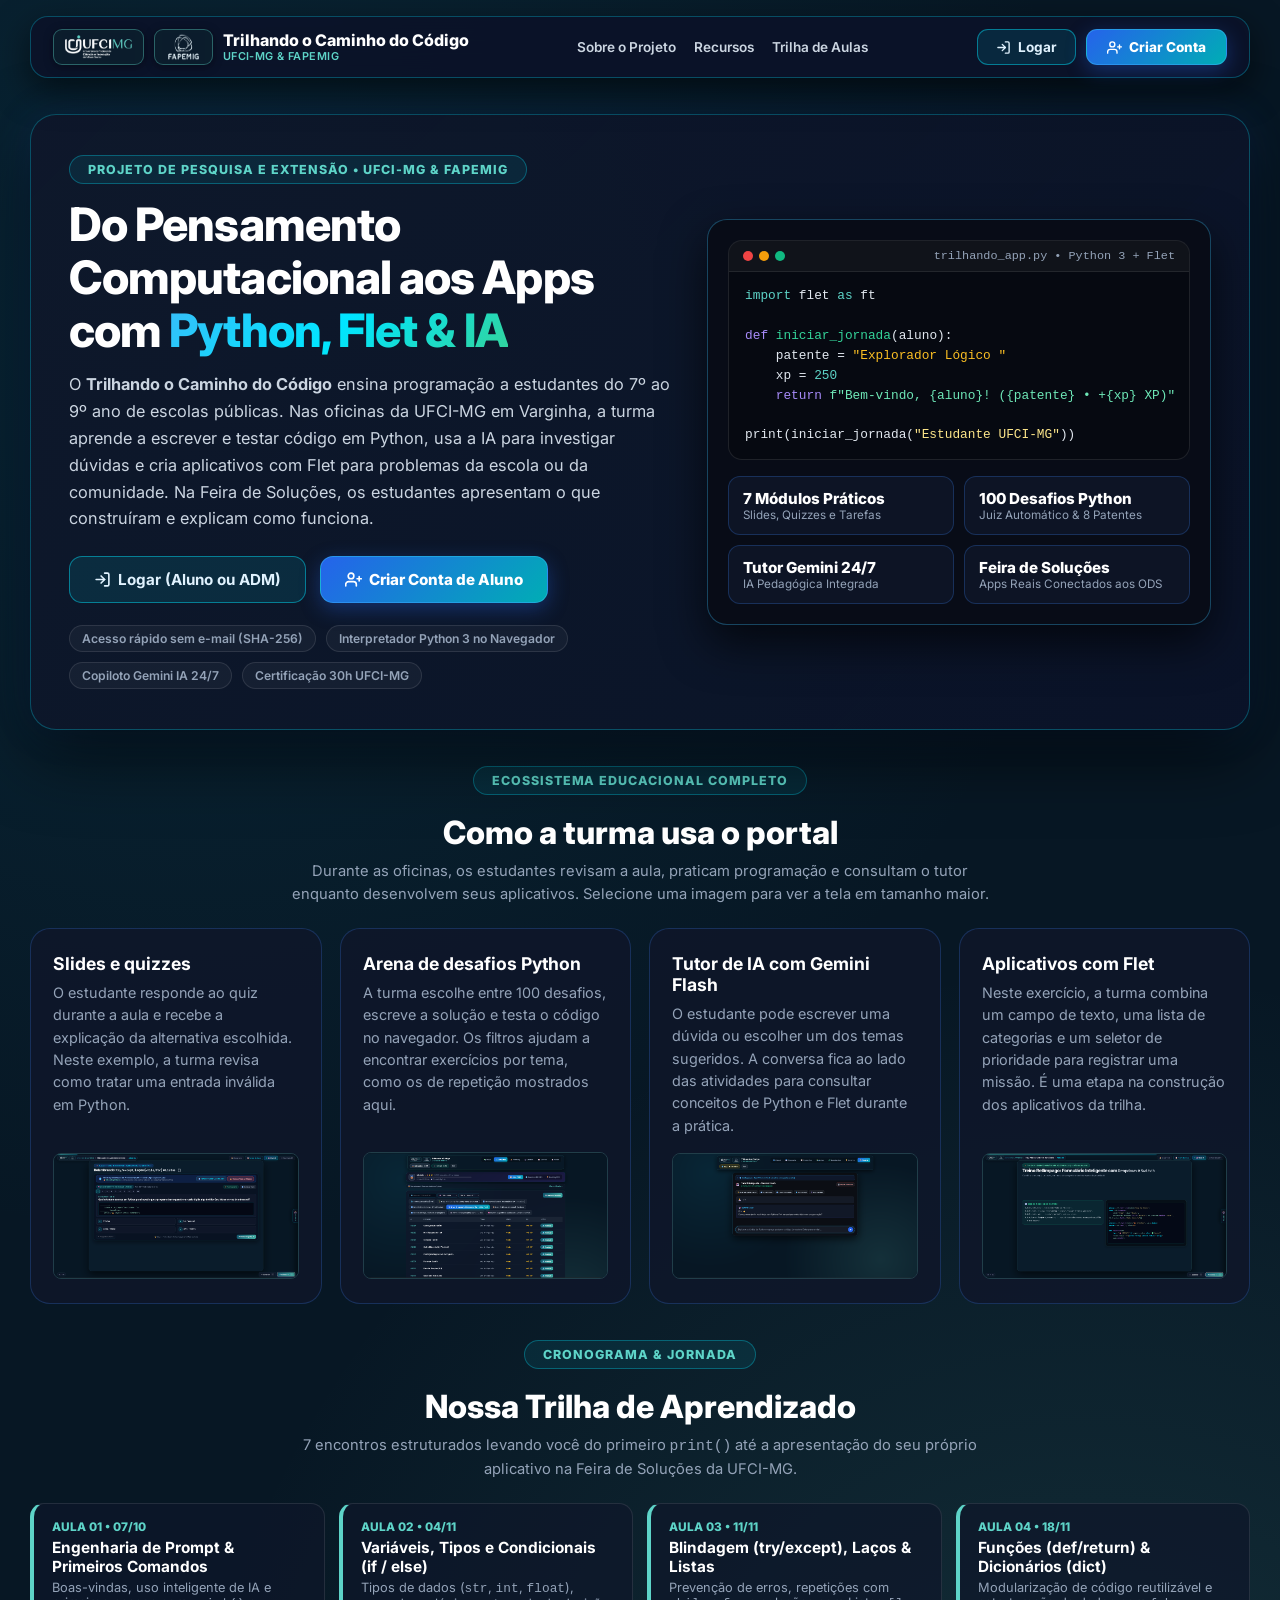
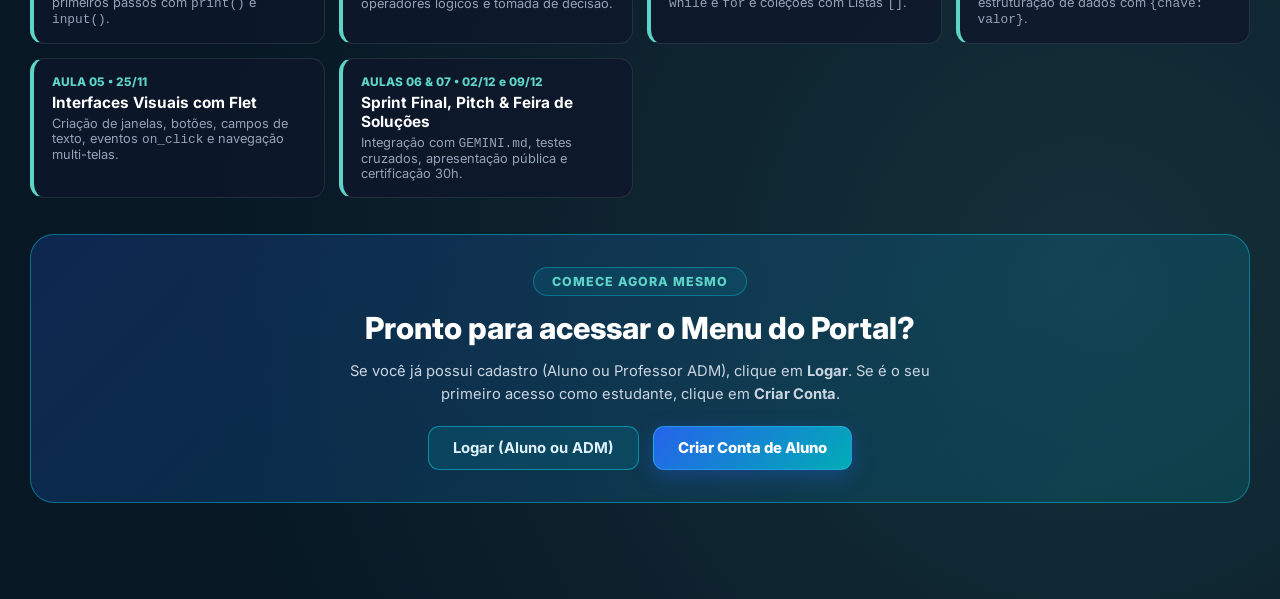
==== commit 39d46934: "Recupera a landing original e ilustra os recursos com telas do portal" ====
--- a/index.html
+++ b/index.html
@@ -1,13 +1,13 @@
-<!doctype html>
+<!DOCTYPE html>
 <html lang="pt-BR">
 <head>
-    <meta charset="utf-8">
-    <meta name="viewport" content="width=device-width, initial-scale=1">
-    <meta name="description" content="Conheça o Trilhando o Caminho do Código, projeto de extensão da UFCI-MG em Varginha com oficinas de Python, inteligência artificial e desenvolvimento de aplicativos.">
-    <title>Trilhando o Caminho do Código | UFCI-MG</title>
+    <meta charset="UTF-8">
+    <meta name="viewport" content="width=device-width, initial-scale=1.0">
+    <title>Trilhando Classroom &amp; Portal de Aulas — Trilhando o Caminho do Código | UFCI-MG &amp; FAPEMIG</title>
     <link rel="preconnect" href="https://fonts.googleapis.com">
     <link rel="preconnect" href="https://fonts.gstatic.com" crossorigin>
-    <link href="https://fonts.googleapis.com/css2?family=Outfit:wght@400;500;600;700&family=Source+Sans+3:wght@400;500;600;700&display=swap" rel="stylesheet">
+    <link href="https://fonts.googleapis.com/css2?family=Inter:wght@400;500;600;700;800&family=JetBrains+Mono:wght@400;600;700&display=swap" rel="stylesheet">
+    <link rel="stylesheet" href="arquivos-trilhando/Slides/slides-style.css">
     <link rel="stylesheet" href="assets/trilhando/landing.css">
     <script>
         // Mantém os links antigos para as abas da sala de aula.
@@ -18,118 +18,217 @@
     </script>
 </head>
 <body>
-    <a class="skip" href="#conteudo">Pular para o conteúdo</a>
-    <header class="site-header">
-        <div class="wrap header-inner">
-            <a class="brand" href="#inicio">
-                <img src="assets/trilhando/logo-ufcimg.png" alt="UFCI-MG">
-                <span>Trilhando o<br>Caminho do Código</span>
-            </a>
-            <nav aria-label="Navegação principal">
-                <a href="#projeto">O projeto</a>
-                <a href="#recursos">O portal</a>
-                <a href="#projetos">Projetos</a>
+    <div id="landingPageScreen" class="lp-shell">
+        <!-- TOP NAVBAR DA LANDING PAGE -->
+        <header class="lp-navbar">
+            <div class="nav-brand">
+                <img src="assets/trilhando/universidade.jpg" alt="UFCI-MG" class="nav-logo">
+                <img src="assets/trilhando/fapemig.jpg" alt="FAPEMIG" class="nav-logo circle">
+                <div class="nav-brand-title">
+                    <span style="font-size:1rem;">Trilhando o Caminho do Código</span>
+                    <small>UFCI-MG &amp; FAPEMIG</small>
+                </div>
+            </div>
+
+            <nav class="lp-nav-links">
+                <a href="#lp-sobre" class="lp-nav-link">Sobre o Projeto</a>
+                <a href="#lp-recursos" class="lp-nav-link">Recursos</a>
+                <a href="#lp-trilha" class="lp-nav-link">Trilha de Aulas</a>
             </nav>
-            <a class="button button-small" href="portal.html">Portal do aluno</a>
-        </div>
-    </header>
-
-    <main id="conteudo">
-        <section class="hero" id="inicio" aria-labelledby="titulo">
-            <div class="wrap hero-inner">
-                <div>
-                    <p class="label">Projeto de extensão · Campus Varginha</p>
-                    <h1 id="titulo">Programação se aprende fazendo.</h1>
-                    <p class="intro">No Trilhando o Caminho do Código, estudantes da rede pública aprendem Python, tiram dúvidas com um tutor de IA e criam seus primeiros jogos e aplicativos.</p>
-                    <div class="actions">
-                        <a class="button" href="portal.html">Acessar o portal</a>
-                        <a class="button button-outline" href="#projeto">Conhecer o projeto</a>
-                    </div>
-                </div>
-                <figure class="exercise">
-                    <div class="exercise-head"><span>Arena de Desafios Python</span><span>Desafio 1001</span></div>
-                    <div class="exercise-body">
-                        <p class="exercise-level">Iniciante</p>
-                        <h2>Olá, Mundo do Código!</h2>
-                        <p>Faça o computador exibir a mensagem abaixo.</p>
-                        <div class="exercise-output">
-                            <span>Saída esperada</span>
-                            <pre><code>Ola, Mundo!</code></pre>
-                        </div>
-                        <a href="portal.html#desafios">Abrir a arena no portal</a>
-                    </div>
-                    <figcaption>Exemplo de exercício da trilha</figcaption>
-                </figure>
-            </div>
-        </section>
-
-        <section class="wrap section about" id="projeto" aria-labelledby="sobre-titulo">
-            <h2 id="sobre-titulo">Da primeira linha de código à feira de soluções</h2>
+
+            <div class="lp-nav-actions">
+                <a class="lp-btn-login" href="portal.html">
+                    <svg width="15" height="15" viewBox="0 0 24 24" fill="none" stroke="currentColor" stroke-width="2.2" stroke-linecap="round" stroke-linejoin="round"><path d="M15 3h4a2 2 0 0 1 2 2v14a2 2 0 0 1-2 2h-4"/><polyline points="10 17 15 12 10 7"/><line x1="15" y1="12" x2="3" y2="12"/></svg>
+                    <span>Logar</span>
+                </a>
+                <a class="lp-btn-register" href="portal.html?acesso=cadastro">
+                    <svg width="15" height="15" viewBox="0 0 24 24" fill="none" stroke="currentColor" stroke-width="2.2" stroke-linecap="round" stroke-linejoin="round"><path d="M16 21v-2a4 4 0 0 0-4-4H5a4 4 0 0 0-4 4v2"/><circle cx="8.5" cy="7" r="4"/><line x1="20" y1="8" x2="20" y2="14"/><line x1="23" y1="11" x2="17" y2="11"/></svg>
+                    <span>Criar Conta</span>
+                </a>
+            </div>
+        </header>
+
+        <!-- HERO SECTION -->
+        <section class="lp-hero" id="lp-sobre">
             <div>
-                <p>O projeto é realizado pela UFCI-MG, no campus Varginha, com apoio da FAPEMIG. As oficinas atendem estudantes do 7º ao 9º ano do Ensino Fundamental de escolas públicas.</p>
-                <p>Com orientação de monitores, a turma aprende lógica, pratica com desafios e prototipa aplicativos para problemas do cotidiano. Na feira final, os grupos apresentam suas soluções e explicam as escolhas que fizeram no código.</p>
-            </div>
-        </section>
-
-        <section class="resources section" id="recursos" aria-labelledby="recursos-titulo">
-            <div class="wrap">
-                <h2 id="recursos-titulo">Por dentro do portal</h2>
-                <div class="resource-grid">
-                    <article class="tutor">
-                        <div>
-                            <p class="label">Chat IA</p>
-                            <h3>Um tutor para quando o código trava</h3>
-                            <p>Use o chat com Gemini para entender conceitos, pedir exemplos em Python e buscar pistas para os desafios.</p>
-                            <a href="portal.html#chat-ia">Acessar o Chat IA</a>
-                        </div>
-                        <blockquote>Como criar um aplicativo com botão e campo de texto usando Flet?</blockquote>
-                    </article>
-                    <div class="resource-list">
-                        <article><h3><a href="portal.html#aulas">Aulas</a></h3><p>Encontre slides e quizzes para acompanhar as oficinas e revisar o conteúdo.</p></article>
-                        <article><h3><a href="portal.html#desafios">Desafios e ranking</a></h3><p>Resolva problemas em Python no navegador e acompanhe sua pontuação no ranking da turma.</p></article>
-                        <article><h3><a href="portal.html#tarefas">Tarefas e notas</a></h3><p>Entregue as atividades pelo portal e acompanhe notas e correções.</p></article>
-                    </div>
-                </div>
-            </div>
-        </section>
-
-        <section class="wrap section" id="projetos" aria-labelledby="projetos-titulo">
-            <h2 id="projetos-titulo">O que a turma pode construir</h2>
-            <div class="project-grid">
-                <article>
-                    <p class="label">Jogos em Python</p>
-                    <h3>Jogo da Cobrinha</h3>
-                    <p>O código do jogo serve de exemplo para estudar como o programa lê o teclado, move a cobra e detecta colisões.</p>
-                    <a href="arquivos-trilhando/Jogos/cobrinha.py" download>Baixar o código do jogo</a>
-                </article>
-                <article>
-                    <p class="label">Aplicativos com Flet</p>
-                    <h3>Protótipos para problemas do cotidiano</h3>
-                    <p>A turma usa Python e Flet para criar interfaces e propor soluções ligadas aos Objetivos de Desenvolvimento Sustentável (ODS).</p>
-                    <a href="arquivos-trilhando/PLANO%20DIDATICO%20-%20Trilha%20Mobile%202026.pdf">Ver o plano da trilha</a>
-                </article>
-            </div>
-        </section>
-
-        <section class="section next" aria-label="Acesso e contato">
-            <div class="wrap next-grid">
-                <div>
-                    <h2>Vai participar das oficinas?</h2>
-                    <p>Entre no portal ou escolha “Criar conta” na tela de acesso.</p>
-                    <a class="button button-light" href="portal.html">Ir para o portal</a>
-                </div>
-                <div>
-                    <h2>Parcerias com empresas</h2>
-                    <p>Converse com a coordenação sobre as oficinas e as possibilidades de colaboração com o projeto.</p>
-                    <a href="mailto:lazaro@cefetmg.br?subject=Parceria%20com%20o%20projeto%20Trilhando">Falar com a coordenação</a>
-                </div>
-            </div>
-        </section>
-    </main>
-
-    <footer class="wrap site-footer">
-        <p>Trilhando o Caminho do Código<br><small>Projeto de extensão da UFCI-MG · Campus Varginha</small></p>
-        <div><span>Apoio</span><img src="assets/logo-fapemig.jpg" alt="FAPEMIG" loading="lazy"></div>
-    </footer>
+                <span class="badge" style="margin-bottom:14px;">PROJETO DE PESQUISA E EXTENSÃO • UFCI-MG &amp; FAPEMIG</span>
+                <h1 class="lp-hero-title">
+                    Do Pensamento Computacional aos Apps com <span class="lp-hero-gradient">Python, Flet &amp; IA</span>
+                </h1>
+                <p class="lp-hero-desc">
+                    O <strong>Trilhando o Caminho do Código</strong> ensina programação a estudantes do 7º ao 9º ano de escolas públicas. Nas oficinas da UFCI-MG em Varginha, a turma aprende a escrever e testar código em Python, usa a IA para investigar dúvidas e cria aplicativos com Flet para problemas da escola ou da comunidade. Na Feira de Soluções, os estudantes apresentam o que construíram e explicam como funciona.
+                </p>
+
+                <div class="lp-hero-ctas">
+                    <a class="lp-btn-login" href="portal.html">
+                        <svg width="17" height="17" viewBox="0 0 24 24" fill="none" stroke="currentColor" stroke-width="2.3" stroke-linecap="round" stroke-linejoin="round"><path d="M15 3h4a2 2 0 0 1 2 2v14a2 2 0 0 1-2 2h-4"/><polyline points="10 17 15 12 10 7"/><line x1="15" y1="12" x2="3" y2="12"/></svg>
+                        <span>Logar (Aluno ou ADM)</span>
+                    </a>
+                    <a class="lp-btn-register" href="portal.html?acesso=cadastro">
+                        <svg width="17" height="17" viewBox="0 0 24 24" fill="none" stroke="currentColor" stroke-width="2.3" stroke-linecap="round" stroke-linejoin="round"><path d="M16 21v-2a4 4 0 0 0-4-4H5a4 4 0 0 0-4 4v2"/><circle cx="8.5" cy="7" r="4"/><line x1="20" y1="8" x2="20" y2="14"/><line x1="23" y1="11" x2="17" y2="11"/></svg>
+                        <span>Criar Conta de Aluno</span>
+                    </a>
+                </div>
+
+                <div class="lp-trust-strip">
+                    <span class="lp-trust-pill">Acesso rápido sem e-mail (SHA-256)</span>
+                    <span class="lp-trust-pill">Interpretador Python 3 no Navegador</span>
+                    <span class="lp-trust-pill">Copiloto Gemini IA 24/7</span>
+                    <span class="lp-trust-pill">Certificação 30h UFCI-MG</span>
+                </div>
+            </div>
+
+            <div class="lp-showcase-card">
+                <div class="lp-code-window">
+                    <div class="lp-code-topbar">
+                        <div class="lp-code-dots">
+                            <span style="background:#ef4444;"></span>
+                            <span style="background:#f59e0b;"></span>
+                            <span style="background:#10b981;"></span>
+                        </div>
+                        <span>trilhando_app.py • Python 3 + Flet</span>
+                    </div>
+                    <pre style="padding:14px 16px;font-family:'JetBrains Mono',monospace;font-size:0.8rem;line-height:1.55;color:#e2e8f0;overflow-x:auto;"><code><span style="color:#5ED4C8;">import</span> flet <span style="color:#5ED4C8;">as</span> ft
+
+<span style="color:#a78bfa;">def</span> <span style="color:#34d399;">iniciar_jornada</span>(aluno):
+    patente = <span style="color:#fbbf24;">"Explorador Lógico "</span>
+    xp = <span style="color:#5ED4C8;">250</span>
+    <span style="color:#a78bfa;">return</span> <span style="color:#6ee7b7;">f"Bem-vindo, {aluno}! ({patente} • +{xp} XP)"</span>
+
+print(iniciar_jornada(<span style="color:#fde68a;">"Estudante UFCI-MG"</span>))</code></pre>
+                </div>
+
+                <div class="lp-metrics-row">
+                    <div class="lp-metric-box">
+                        <div>
+                            <div style="font-weight:800;color:#fff;font-size:0.95rem;">7 Módulos Práticos</div>
+                            <div style="font-size:0.73rem;color:#94a3b8;">Slides, Quizzes e Tarefas</div>
+                        </div>
+                    </div>
+                    <div class="lp-metric-box">
+                        <div>
+                            <div style="font-weight:800;color:#fff;font-size:0.95rem;">100 Desafios Python</div>
+                            <div style="font-size:0.73rem;color:#94a3b8;">Juiz Automático &amp; 8 Patentes</div>
+                        </div>
+                    </div>
+                    <div class="lp-metric-box">
+                        <div>
+                            <div style="font-weight:800;color:#fff;font-size:0.95rem;">Tutor Gemini 24/7</div>
+                            <div style="font-size:0.73rem;color:#94a3b8;">IA Pedagógica Integrada</div>
+                        </div>
+                    </div>
+                    <div class="lp-metric-box">
+                        <div>
+                            <div style="font-weight:800;color:#fff;font-size:0.95rem;">Feira de Soluções</div>
+                            <div style="font-size:0.73rem;color:#94a3b8;">Apps Reais Conectados aos ODS</div>
+                        </div>
+                    </div>
+                </div>
+            </div>
+        </section>
+
+        <!-- SEÇÃO DE RECURSOS DA PLATAFORMA -->
+        <section id="lp-recursos">
+            <div class="lp-section-header">
+                <span class="badge">ECOSSISTEMA EDUCACIONAL COMPLETO</span>
+                <h2>Como a turma usa o portal</h2>
+                <p class="subtitle" style="font-size:0.92rem;">
+                    Durante as oficinas, os estudantes revisam a aula, praticam programação e consultam o tutor enquanto desenvolvem seus aplicativos. Selecione uma imagem para ver a tela em tamanho maior.
+                </p>
+            </div>
+
+            <div class="lp-features-grid">
+                <article class="lp-feature-card">
+                    <h3>Slides e quizzes</h3>
+                    <p>O estudante responde ao quiz durante a aula e recebe a explicação da alternativa escolhida. Neste exemplo, a turma revisa como tratar uma entrada inválida em Python.</p>
+                    <a href="assets/trilhando/quiz.png" aria-label="Ampliar imagem: Quiz da aula com uma questão sobre try/except e quatro alternativas">
+                        <img src="assets/trilhando/quiz.png" alt="Quiz da aula com uma questão sobre try/except e quatro alternativas" loading="lazy">
+                    </a>
+                </article>
+                <article class="lp-feature-card">
+                    <h3>Arena de desafios Python</h3>
+                    <p>A turma escolhe entre 100 desafios, escreve a solução e testa o código no navegador. Os filtros ajudam a encontrar exercícios por tema, como os de repetição mostrados aqui.</p>
+                    <a href="assets/trilhando/arena.png" aria-label="Ampliar imagem: Lista de desafios da arena filtrada por laços e blindagem">
+                        <img src="assets/trilhando/arena.png" alt="Lista de desafios da arena filtrada por laços e blindagem" loading="lazy">
+                    </a>
+                </article>
+                <article class="lp-feature-card">
+                    <h3>Tutor de IA com Gemini Flash</h3>
+                    <p>O estudante pode escrever uma dúvida ou escolher um dos temas sugeridos. A conversa fica ao lado das atividades para consultar conceitos de Python e Flet durante a prática.</p>
+                    <a href="assets/trilhando/tutor.png" aria-label="Ampliar imagem: Conversa com o tutor Gemini e atalhos para temas de programação">
+                        <img src="assets/trilhando/tutor.png" alt="Conversa com o tutor Gemini e atalhos para temas de programação" loading="lazy">
+                    </a>
+                </article>
+                <article class="lp-feature-card">
+                    <h3>Aplicativos com Flet</h3>
+                    <p>Neste exercício, a turma combina um campo de texto, uma lista de categorias e um seletor de prioridade para registrar uma missão. É uma etapa na construção dos aplicativos da trilha.</p>
+                    <a href="assets/trilhando/flet.png" aria-label="Ampliar imagem: Slide de Flet com as instruções e o código de um formulário">
+                        <img src="assets/trilhando/flet.png" alt="Slide de Flet com as instruções e o código de um formulário" loading="lazy">
+                    </a>
+                </article>
+            </div>
+        </section>
+
+        <!-- SEÇÃO TRILHA DE AULAS -->
+        <section id="lp-trilha">
+            <div class="lp-section-header">
+                <span class="badge">CRONOGRAMA &amp; JORNADA</span>
+                <h2>Nossa Trilha de Aprendizado</h2>
+                <p class="subtitle" style="font-size:0.92rem;">
+                    7 encontros estruturados levando você do primeiro <code>print()</code> até a apresentação do seu próprio aplicativo na Feira de Soluções da UFCI-MG.
+                </p>
+            </div>
+
+            <div class="lp-roadmap-grid">
+                <div class="lp-roadmap-item">
+                    <div style="font-size:0.74rem;font-weight:800;color:var(--cefet-cyan);margin-bottom:4px;">AULA 01 • 07/10</div>
+                    <div style="font-weight:700;color:#fff;font-size:0.96rem;margin-bottom:4px;">Engenharia de Prompt &amp; Primeiros Comandos</div>
+                    <div style="font-size:0.8rem;color:var(--text-secondary);">Boas-vindas, uso inteligente de IA e primeiros passos com <code>print()</code> e <code>input()</code>.</div>
+                </div>
+                <div class="lp-roadmap-item">
+                    <div style="font-size:0.74rem;font-weight:800;color:var(--cefet-cyan);margin-bottom:4px;">AULA 02 • 04/11</div>
+                    <div style="font-weight:700;color:#fff;font-size:0.96rem;margin-bottom:4px;">Variáveis, Tipos e Condicionais (if / else)</div>
+                    <div style="font-size:0.8rem;color:var(--text-secondary);">Tipos de dados (<code>str</code>, <code>int</code>, <code>float</code>), operadores lógicos e tomada de decisão.</div>
+                </div>
+                <div class="lp-roadmap-item">
+                    <div style="font-size:0.74rem;font-weight:800;color:var(--cefet-cyan);margin-bottom:4px;">AULA 03 • 11/11</div>
+                    <div style="font-weight:700;color:#fff;font-size:0.96rem;margin-bottom:4px;">Blindagem (try/except), Laços &amp; Listas</div>
+                    <div style="font-size:0.8rem;color:var(--text-secondary);">Prevenção de erros, repetições com <code>while</code> e <code>for</code> e coleções com Listas <code>[]</code>.</div>
+                </div>
+                <div class="lp-roadmap-item">
+                    <div style="font-size:0.74rem;font-weight:800;color:var(--cefet-cyan);margin-bottom:4px;">AULA 04 • 18/11</div>
+                    <div style="font-weight:700;color:#fff;font-size:0.96rem;margin-bottom:4px;">Funções (def/return) &amp; Dicionários (dict)</div>
+                    <div style="font-size:0.8rem;color:var(--text-secondary);">Modularização de código reutilizável e estruturação de dados com <code>{chave: valor}</code>.</div>
+                </div>
+                <div class="lp-roadmap-item">
+                    <div style="font-size:0.74rem;font-weight:800;color:var(--cefet-cyan);margin-bottom:4px;">AULA 05 • 25/11</div>
+                    <div style="font-weight:700;color:#fff;font-size:0.96rem;margin-bottom:4px;">Interfaces Visuais com Flet</div>
+                    <div style="font-size:0.8rem;color:var(--text-secondary);">Criação de janelas, botões, campos de texto, eventos <code>on_click</code> e navegação multi-telas.</div>
+                </div>
+                <div class="lp-roadmap-item">
+                    <div style="font-size:0.74rem;font-weight:800;color:var(--cefet-cyan);margin-bottom:4px;">AULAS 06 &amp; 07 • 02/12 e 09/12</div>
+                    <div style="font-weight:700;color:#fff;font-size:0.96rem;margin-bottom:4px;">Sprint Final, Pitch &amp; Feira de Soluções</div>
+                    <div style="font-size:0.8rem;color:var(--text-secondary);">Integração com <code>GEMINI.md</code>, testes cruzados, apresentação pública e certificação 30h.</div>
+                </div>
+            </div>
+        </section>
+
+        <!-- CHAMADA FINAL (CTA) -->
+        <section class="lp-cta-banner">
+            <span class="badge" style="margin-bottom:0;">COMECE AGORA MESMO</span>
+            <h2 style="font-size:clamp(1.4rem,2.4vw,1.9rem);font-weight:800;color:#fff;">Pronto para acessar o Menu do Portal?</h2>
+            <p style="font-size:0.92rem;color:#cbd5e1;max-width:600px;line-height:1.55;">
+                Se você já possui cadastro (Aluno ou Professor ADM), clique em <strong>Logar</strong>. Se é o seu primeiro acesso como estudante, clique em <strong>Criar Conta</strong>.
+            </p>
+            <div style="display:flex;gap:14px;flex-wrap:wrap;justify-content:center;margin-top:6px;">
+                <a class="lp-btn-login" href="portal.html" style="padding:12px 24px;font-size:0.93rem;">
+                    Logar (Aluno ou ADM)
+                </a>
+                <a class="lp-btn-register" href="portal.html?acesso=cadastro" style="padding:12px 24px;font-size:0.93rem;">
+                    Criar Conta de Aluno
+                </a>
+            </div>
+        </section>
+    </div>
 </body>
 </html>
--- a/assets/trilhando/landing.css
+++ b/assets/trilhando/landing.css
@@ -1,192 +1,374 @@
+*, *::before, *::after { margin: 0; padding: 0; box-sizing: border-box; }
 :root {
-    --ink: #12364a;
-    --blue: #176b8a;
-    --teal: #16877d;
-    --paper: #f7f9fa;
-    --yellow: #f2b544;
-    --muted: #466170;
-    --line: #ccdbe2;
-    --heading: "Outfit", system-ui, sans-serif;
-    color: var(--ink);
-    background: white;
-    font: 400 1rem/1.5 "Source Sans 3", system-ui, sans-serif;
+    --bg-primary: #071724;
+    --bg-card: rgba(11, 29, 44, 0.84);
+    --border-color: rgba(91, 181, 172, 0.25);
+    --border-glow: rgba(94, 212, 200, 0.52);
+    --text-primary: #f8fafc;
+    --text-secondary: #94a3b8;
+    --cefet-cyan: #5ED4C8;
+    --cefet-blue: #0F5E78;
+    --cefet-purple: #8b5cf6;
+    --cefet-gold: #ffb800;
+    --cefet-green: #10b981;
+    --cefet-red: #ef4444;
+}
+html, body {
+    overflow-x: clip;
+    overflow-y: visible;
+    height: auto !important;
+}
+body {
+    font-family: 'Inter', sans-serif;
+    background-color: var(--bg-primary);
+    color: var(--text-primary);
+    min-height: 100vh;
+    user-select: text;
+    padding: 16px 20px 60px;
+    display: flex;
+    flex-direction: column;
+    align-items: center;
+    background-image:
+        radial-gradient(circle at 15% 15%, rgba(15, 94, 120, 0.22), transparent 42%),
+        radial-gradient(circle at 85% 85%, rgba(91, 181, 172, 0.16), transparent 42%);
 }
 
-*, *::before, *::after { box-sizing: border-box; }
-body, h1, h2, h3, p, figure, blockquote { margin: 0; }
-img { display: block; max-width: 100%; }
-a { color: var(--blue); text-underline-offset: .22em; }
-a:hover { text-decoration-thickness: .13em; }
-:focus-visible { outline: 3px solid var(--teal); outline-offset: 4px; }
-h1, h2, h3 { font-family: var(--heading); line-height: 1.1; font-weight: 600; }
-h2 { font-size: clamp(2rem, 4vw, 3.2rem); letter-spacing: -.04em; }
-h3 { font-size: clamp(1.3rem, 2.4vw, 1.75rem); letter-spacing: -.025em; }
+.nav-brand {
+    display: flex;
+    align-items: center;
+    gap: 10px;
+}
+.nav-logo {
+    height: 36px;
+    width: auto;
+    object-fit: contain;
+    flex-shrink: 0;
+    border-radius: 9px;
+    border: 1.5px solid rgba(94, 212, 200, 0.38);
+    background: #0B1D2C;
+    padding: 3px 8px;
+    box-shadow: 0 2px 10px rgba(0, 0, 0, 0.35);
+}
+.nav-logo.circle {
+    border-radius: 9px;
+    width: auto;
+    height: 36px;
+    object-fit: contain;
+    padding: 3px 7px;
+}
+.nav-brand-title {
+    font-weight: 800;
+    font-size: 0.94rem;
+    color: #fff;
+    display: flex;
+    flex-direction: column;
+    line-height: 1.2;
+}
+.nav-brand-title small {
+    font-size: 0.68rem;
+    color: var(--cefet-cyan);
+    font-weight: 600;
+    letter-spacing: 0.04em;
+}
 
-.wrap {
-    width: min(73rem, calc(100% - 2 * clamp(1.25rem, 5vw, 4rem)));
-    margin-inline: auto;
+.badge {
+    display: inline-block;
+    padding: 6px 18px;
+    border-radius: 100px;
+    background: rgba(0, 229, 255, 0.08);
+    border: 1px solid rgba(0, 229, 255, 0.3);
+    color: var(--cefet-cyan);
+    font-size: 0.78rem;
+    font-weight: 800;
+    letter-spacing: 0.08em;
+    text-transform: uppercase;
+    margin-bottom: 12px;
+}
+p.subtitle {
+    color: var(--text-secondary);
+    font-size: 1.02rem;
+    line-height: 1.55;
 }
 
-.skip {
-    position: absolute;
-    top: .5rem;
-    left: .5rem;
-    z-index: 2;
-    background: white;
-    padding: .75rem;
-    transform: translateY(-160%);
-}
-.skip:focus { transform: none; }
+.lp-shell {
+    width: 100%;
+    max-width: 1220px;
+    display: flex;
+    flex-direction: column;
+    gap: 36px;
+    padding-bottom: 40px;
+    animation: fadeIn 0.3s ease;
+}
+.lp-navbar {
+    position: sticky;
+    top: 10px;
+    z-index: 950;
+    width: 100%;
+    background: rgba(11, 19, 41, 0.94);
+    border: 1px solid rgba(0, 229, 255, 0.28);
+    border-radius: 18px;
+    padding: 12px 22px;
+    display: flex;
+    align-items: center;
+    justify-content: space-between;
+    flex-wrap: wrap;
+    gap: 14px;
+    backdrop-filter: blur(18px);
+    -webkit-backdrop-filter: blur(18px);
+    box-shadow: 0 12px 35px rgba(0, 0, 0, 0.55);
+}
+.lp-nav-links {
+    display: flex;
+    align-items: center;
+    gap: 18px;
+    flex-wrap: wrap;
+}
+.lp-nav-link {
+    color: #cbd5e1;
+    text-decoration: none;
+    font-size: 0.85rem;
+    font-weight: 600;
+    transition: color 0.18s ease;
+}
+.lp-nav-link:hover {
+    color: var(--cefet-cyan);
+}
+.lp-nav-actions {
+    display: flex;
+    align-items: center;
+    gap: 10px;
+    flex-wrap: wrap;
+}
+.lp-btn-login {
+    background: rgba(0, 229, 255, 0.1);
+    border: 1.5px solid rgba(0, 229, 255, 0.45);
+    color: #e0f2fe;
+    padding: 9px 18px;
+    border-radius: 11px;
+    font-size: 0.85rem;
+    font-weight: 700;
+    cursor: pointer;
+    display: inline-flex;
+    align-items: center;
+    gap: 7px;
+    transition: all 0.2s ease;
+    font-family: inherit;
+}
+.lp-btn-login:hover {
+    background: rgba(0, 229, 255, 0.22);
+    border-color: var(--cefet-cyan);
+    color: #fff;
+    transform: translateY(-1px);
+    box-shadow: 0 6px 18px rgba(0, 229, 255, 0.22);
+}
+.lp-btn-register {
+    background: linear-gradient(135deg, #2563eb 0%, #00adb5 100%);
+    border: 1.5px solid rgba(56, 189, 248, 0.45);
+    color: #ffffff;
+    padding: 9px 20px;
+    border-radius: 11px;
+    font-size: 0.85rem;
+    font-weight: 800;
+    cursor: pointer;
+    display: inline-flex;
+    align-items: center;
+    gap: 7px;
+    transition: all 0.2s ease;
+    font-family: inherit;
+    box-shadow: 0 6px 20px rgba(37, 99, 235, 0.35);
+}
+.lp-btn-register:hover {
+    transform: translateY(-1px);
+    box-shadow: 0 10px 25px rgba(0, 229, 255, 0.38);
+    filter: brightness(1.08);
+}
+.lp-hero {
+    display: grid;
+    grid-template-columns: 1.15fr 0.95fr;
+    gap: 28px;
+    align-items: center;
+    background: linear-gradient(135deg, rgba(15, 23, 42, 0.92) 0%, rgba(11, 19, 41, 0.88) 100%);
+    border: 1.5px solid rgba(0, 229, 255, 0.28);
+    border-radius: 26px;
+    padding: 40px 38px;
+    box-shadow: 0 25px 70px rgba(0, 0, 0, 0.6), 0 0 40px rgba(37, 99, 235, 0.14);
+    position: relative;
+    overflow: hidden;
+}
+.lp-hero-title {
+    font-size: clamp(2rem, 3.6vw, 2.95rem);
+    font-weight: 800;
+    line-height: 1.15;
+    letter-spacing: -0.02em;
+    color: #fff;
+    margin-bottom: 14px;
+    background: none;
+    -webkit-text-fill-color: initial;
+}
+.lp-hero-gradient {
+    background: linear-gradient(135deg, #38bdf8 0%, #00e5ff 50%, #34d399 100%);
+    -webkit-background-clip: text;
+    -webkit-text-fill-color: transparent;
+}
+.lp-hero-desc {
+    font-size: 1.02rem;
+    color: #cbd5e1;
+    line-height: 1.65;
+    margin-bottom: 24px;
+}
+.lp-hero-ctas {
+    display: flex;
+    align-items: center;
+    gap: 14px;
+    flex-wrap: wrap;
+    margin-bottom: 22px;
+}
+.lp-hero-ctas .lp-btn-register,
+.lp-hero-ctas .lp-btn-login {
+    padding: 13px 24px;
+    font-size: 0.95rem;
+    border-radius: 13px;
+}
+.lp-trust-strip {
+    display: flex;
+    flex-wrap: wrap;
+    gap: 10px;
+}
+.lp-trust-pill {
+    display: inline-flex;
+    align-items: center;
+    gap: 6px;
+    padding: 5px 12px;
+    border-radius: 99px;
+    background: rgba(255, 255, 255, 0.04);
+    border: 1px solid rgba(255, 255, 255, 0.1);
+    font-size: 0.76rem;
+    font-weight: 600;
+    color: #94a3b8;
+}
+.lp-showcase-card {
+    background: rgba(9, 13, 22, 0.92);
+    border: 1.5px solid rgba(56, 189, 248, 0.32);
+    border-radius: 20px;
+    padding: 20px;
+    box-shadow: 0 18px 45px rgba(0, 0, 0, 0.65);
+}
+.lp-code-window {
+    background: #060911;
+    border: 1px solid rgba(255, 255, 255, 0.1);
+    border-radius: 14px;
+    overflow: hidden;
+    margin-bottom: 16px;
+}
+.lp-code-topbar {
+    display: flex;
+    align-items: center;
+    justify-content: space-between;
+    padding: 8px 14px;
+    background: rgba(255, 255, 255, 0.04);
+    border-bottom: 1px solid rgba(255, 255, 255, 0.08);
+    font-size: 0.74rem;
+    color: #94a3b8;
+    font-family: 'JetBrains Mono', monospace;
+}
+.lp-code-dots {
+    display: flex;
+    gap: 6px;
+}
+.lp-code-dots span {
+    width: 10px;
+    height: 10px;
+    border-radius: 50%;
+    display: inline-block;
+}
+.lp-metrics-row {
+    display: grid;
+    grid-template-columns: repeat(2, 1fr);
+    gap: 10px;
+}
+.lp-metric-box {
+    background: rgba(15, 23, 42, 0.8);
+    border: 1px solid rgba(59, 130, 246, 0.25);
+    border-radius: 12px;
+    padding: 12px 14px;
+    display: flex;
+    align-items: center;
+    gap: 10px;
+}
+.lp-section-header {
+    text-align: center;
+    max-width: 720px;
+    margin: 0 auto 22px;
+}
+.lp-section-header h2 {
+    font-size: clamp(1.45rem, 2.5vw, 2rem);
+    font-weight: 800;
+    color: #fff;
+    margin-top: 6px;
+    margin-bottom: 8px;
+}
+.lp-features-grid {
+    display: grid;
+    grid-template-columns: repeat(auto-fit, minmax(265px, 1fr));
+    gap: 18px;
+}
+.lp-feature-card {
+    background: rgba(15, 23, 42, 0.82);
+    border: 1px solid rgba(59, 130, 246, 0.24);
+    border-radius: 20px;
+    padding: 24px 22px;
+    transition: all 0.25s ease;
+}
+.lp-feature-card:hover {
+    border-color: var(--border-glow);
+    transform: translateY(-4px);
+    box-shadow: 0 14px 32px rgba(0, 0, 0, 0.45);
+}
+.lp-roadmap-grid {
+    display: grid;
+    grid-template-columns: repeat(auto-fit, minmax(280px, 1fr));
+    gap: 14px;
+}
+.lp-roadmap-item {
+    background: rgba(15, 23, 42, 0.72);
+    border: 1px solid rgba(255, 255, 255, 0.1);
+    border-left: 4px solid var(--cefet-cyan);
+    border-radius: 14px;
+    padding: 16px 18px;
+}
+.lp-cta-banner {
+    background: linear-gradient(135deg, rgba(37, 99, 235, 0.22) 0%, rgba(0, 173, 181, 0.18) 100%);
+    border: 1.5px solid rgba(0, 229, 255, 0.38);
+    border-radius: 24px;
+    padding: 32px 28px;
+    text-align: center;
+    display: flex;
+    flex-direction: column;
+    align-items: center;
+    gap: 14px;
+}
+@media (max-width: 920px) {
+    .lp-hero {
+        grid-template-columns: 1fr;
+        padding: 26px 20px;
+    }
+    .lp-nav-links {
+        display: none;
+    }
+}
 
-.site-header { border-bottom: 1px solid var(--line); }
-.header-inner {
-    min-height: 5.4rem;
-    display: flex;
-    align-items: center;
-    justify-content: space-between;
-    gap: 1rem 2rem;
-    padding-block: .7rem;
-}
-.brand {
-    display: flex;
-    align-items: center;
-    gap: .85rem;
-    color: var(--ink);
-    text-decoration: none;
-    font: 600 .95rem/1.15 var(--heading);
-}
-.brand img { width: 4.5rem; height: 3.5rem; object-fit: contain; }
-.brand span { padding-left: .85rem; border-left: 1px solid var(--line); }
-nav { display: flex; flex-wrap: wrap; gap: .4rem clamp(.9rem, 3vw, 2rem); }
-nav a {
-    display: inline-flex;
-    align-items: center;
-    min-height: 2.75rem;
-    color: var(--ink);
-    font-weight: 600;
-    text-decoration: none;
-}
-nav a:hover { text-decoration: underline; }
-.button {
-    display: inline-flex;
-    justify-content: center;
-    align-items: center;
-    max-width: 100%;
-    min-height: 3rem;
-    padding: .65rem 1.15rem;
-    border: 1px solid transparent;
-    border-radius: .35rem;
-    background: var(--ink);
-    color: white;
-    font-weight: 700;
-    text-decoration: none;
-}
-.button:hover { background: var(--blue); }
-.button-small { min-height: 2.75rem; padding: .5rem .9rem; }
-.button-outline { border-color: var(--blue); background: transparent; color: var(--ink); }
-.button-outline:hover { background: #e2eff2; }
-.button-light { background: white; color: var(--ink); }
-.button-light:hover { background: #e2eff2; }
-
-.hero { background: #edf5f7; border-bottom: 1px solid var(--line); }
-.hero-inner {
-    display: grid;
-    grid-template-columns: 1.14fr 1fr;
-    align-items: center;
-    gap: clamp(2rem, 6vw, 5rem);
-    padding-block: clamp(3rem, 8vw, 7rem);
-}
-.label { font-weight: 700; color: #126960; }
-h1 {
-    margin-block: .65rem 1.15rem;
-    font-size: clamp(2.9rem, 6.4vw, 6rem);
-    letter-spacing: -.055em;
-    line-height: .98;
-    overflow-wrap: break-word;
-}
-.intro { max-width: 46ch; color: var(--muted); font-size: clamp(1.1rem, 2vw, 1.3rem); }
-.actions { display: flex; flex-wrap: wrap; gap: .7rem; margin-top: 1.6rem; }
-.exercise { min-width: 0; border-radius: .6rem; background: var(--ink); color: white; }
-.exercise-head {
-    display: flex;
-    flex-wrap: wrap;
-    justify-content: space-between;
-    gap: .25rem 1rem;
-    border-bottom: 1px solid #52717f;
-    padding: .85rem clamp(1rem, 3vw, 1.9rem);
-    color: #e4f2f6;
-    font-size: .95rem;
-}
-.exercise-body { padding: clamp(1rem, 3.5vw, 2rem); }
-.exercise-level { color: var(--yellow); font-weight: 700; }
-.exercise h2 { margin-block: .3rem .5rem; font-size: clamp(1.55rem, 3vw, 2.3rem); }
-.exercise-output { margin-block: 1.2rem; border-left: 3px solid var(--yellow); background: #0f2936; padding: .7rem 1rem; }
-.exercise-output span { color: #c8dfe6; font-size: .9rem; }
-.exercise-output pre { margin: .2rem 0 0; white-space: pre-wrap; }
-.exercise a, .next a:not(.button) { color: #e4f7f6; font-weight: 700; }
-.exercise figcaption { padding: 0 clamp(1rem, 3.5vw, 2rem) 1rem; color: #c8dfe6; font-size: .9rem; }
-.exercise :focus-visible, .next :focus-visible { outline-color: var(--yellow); }
-
-.section { padding-block: clamp(2.8rem, 6vw, 5.3rem); }
-.section p:not(.label) { max-width: 62ch; font-size: 1.075rem; }
-.about, .next-grid { display: grid; grid-template-columns: 1fr 1fr; gap: clamp(1rem, 5vw, 4rem); }
-.about p { color: var(--muted); }
-.about p + p { margin-top: .85rem; }
-.resources { background: var(--paper); border-block: 1px solid var(--line); }
-.resource-grid, .project-grid {
-    display: grid;
-    grid-template-columns: 1fr 1fr;
-    gap: clamp(1.4rem, 4vw, 3rem);
-    margin-top: 1.6rem;
-}
-.tutor {
-    display: flex;
-    flex-direction: column;
-    justify-content: space-between;
-    gap: 1.5rem;
-    background: #e3f1ef;
-    border-top: 4px solid var(--teal);
-    border-radius: 0 0 .5rem .5rem;
-    padding: clamp(1.15rem, 3vw, 2rem);
-}
-.tutor h3, .project-grid h3 { margin-top: .35rem; }
-.tutor p:not(.label), .resource-list p, .project-grid p:not(.label) { margin-top: .5rem; color: var(--muted); }
-.tutor a, .project-grid a { display: inline-block; margin-top: .85rem; font-weight: 700; }
-.tutor blockquote {
-    background: white;
-    border-radius: .25rem;
-    padding: .85rem 1rem;
-    font-size: 1.075rem;
-}
-.resource-list article, .project-grid article { border-top: 1px solid var(--line); padding-block: .9rem; }
-.resource-list h3 a { color: var(--ink); }
-.next { background: var(--ink); color: white; }
-.next h2 { font-size: clamp(1.65rem, 3vw, 2.4rem); }
-.next p { margin-block: .55rem 1rem; color: #e1edf0; }
-.site-footer {
-    display: flex;
-    justify-content: space-between;
-    align-items: center;
-    flex-wrap: wrap;
-    gap: 1rem;
-    padding-block: 1.4rem;
-    font-weight: 700;
-}
-.site-footer small, .site-footer span { color: var(--muted); font-weight: 500; }
-.site-footer div { display: flex; gap: .7rem; align-items: center; }
-.site-footer img { width: 7.6rem; height: 2.7rem; object-fit: contain; }
-
-@media (max-width: 48rem) {
-    .header-inner { flex-wrap: wrap; gap: .35rem .5rem; }
-    nav { order: 1; width: 100%; border-top: 1px solid var(--line); }
-    .hero-inner, .about, .resource-grid, .project-grid, .next-grid { grid-template-columns: 1fr; }
-    h1 { max-width: 13ch; }
-    .next-grid { gap: 2rem; }
-}
-
-@media (max-width: 25rem) {
-    .brand img { width: 3.4rem; height: 3rem; }
-    .brand { gap: .45rem; font-size: .82rem; }
-    .brand span { padding-left: .45rem; }
-    .button-small { padding-inline: .55rem; font-size: .9rem; }
-}
+.lp-btn-login, .lp-btn-register { text-decoration: none; }
+.lp-feature-card { display: flex; flex-direction: column; min-width: 0; }
+.lp-feature-card h3 { font-size: 1.1rem; color: #fff; margin-bottom: 8px; }
+.lp-feature-card p { font-size: .9rem; line-height: 1.55; color: var(--text-secondary); margin-bottom: 16px; }
+.lp-feature-card a { display: block; margin-top: auto; }
+.lp-feature-card img { width: 100%; height: auto; display: block; border-radius: 8px; border: 1px solid var(--border-color); }
+.lp-shell :focus-visible { outline: 3px solid var(--cefet-cyan); outline-offset: 3px; }
+.lp-hero > *, .lp-showcase-card { min-width: 0; }
+.lp-shell section[id] { scroll-margin-top: 100px; }
+@media (max-width: 600px) {
+    body { padding: 12px 10px 48px; }
+    .lp-navbar { position: static; padding: 12px; }
+    .lp-shell section[id] { scroll-margin-top: 12px; }
+    .lp-metrics-row, .lp-features-grid, .lp-roadmap-grid { grid-template-columns: minmax(0, 1fr); }
+}
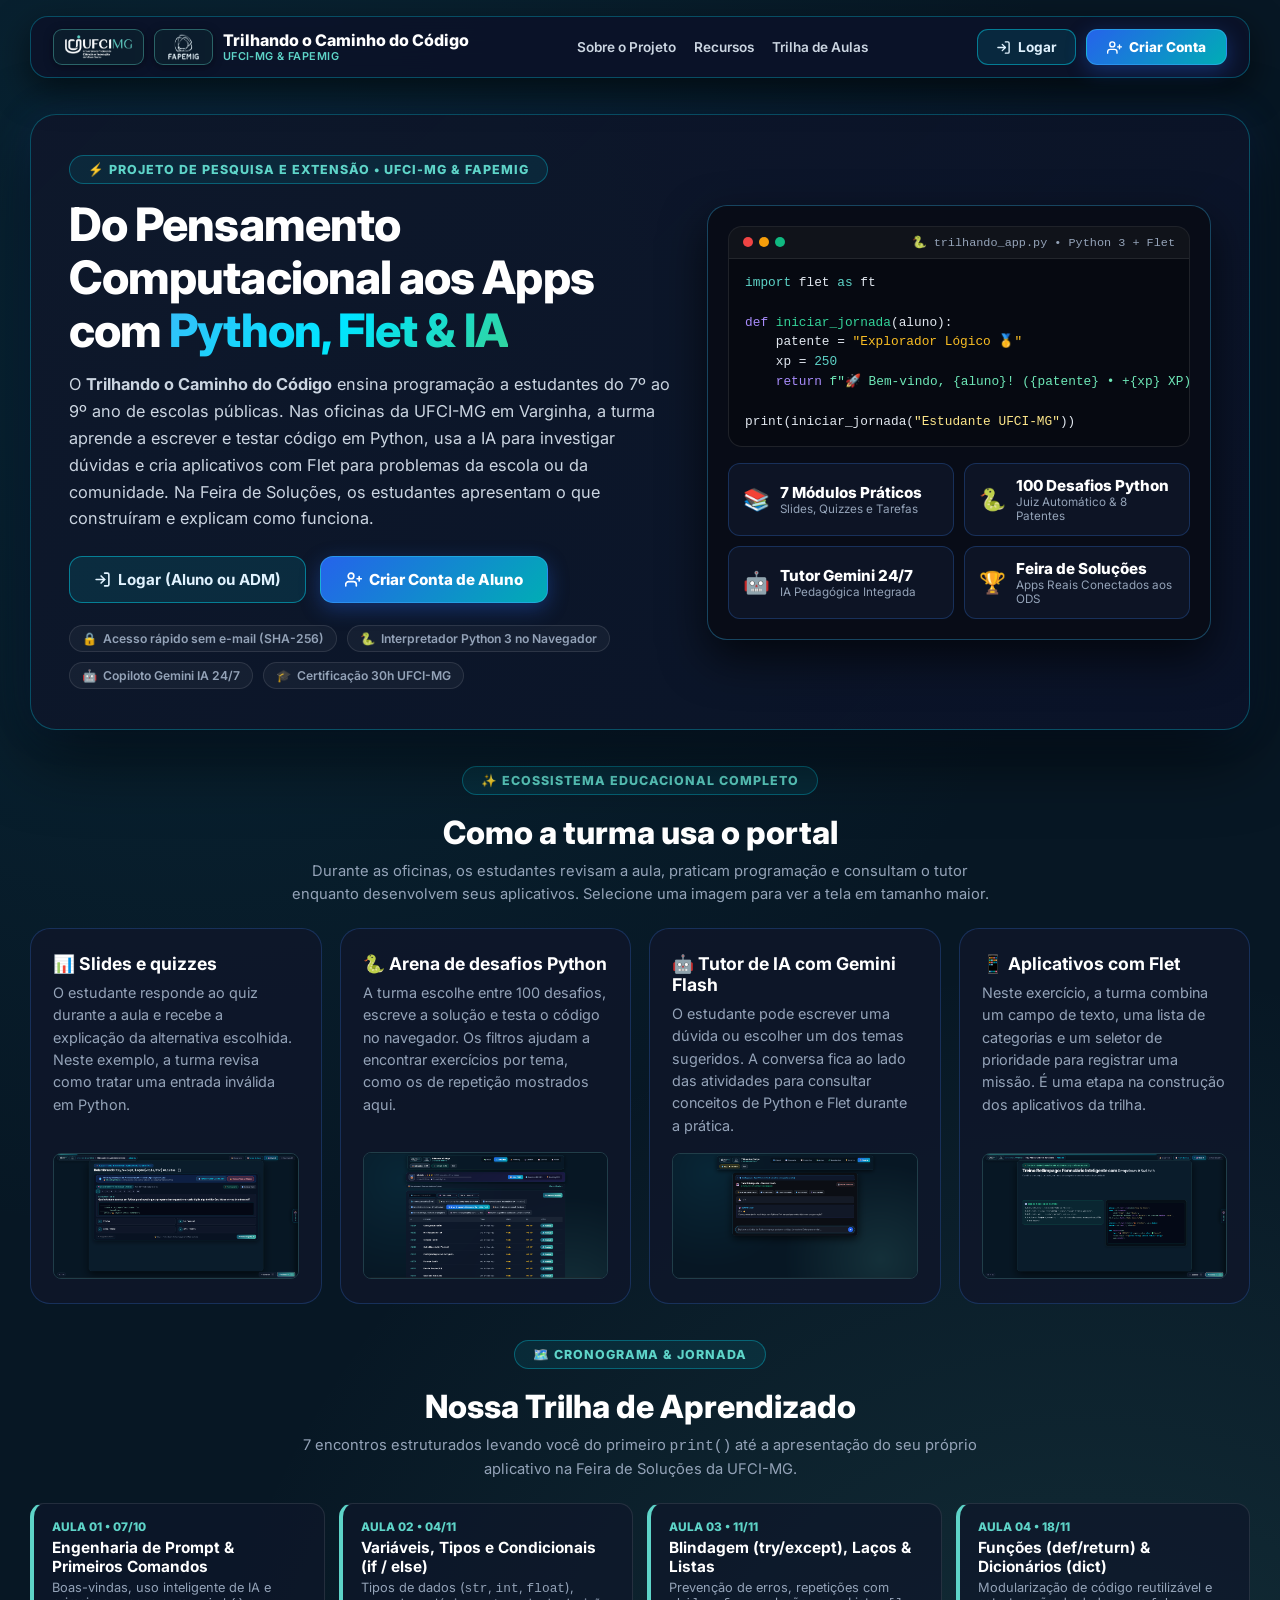
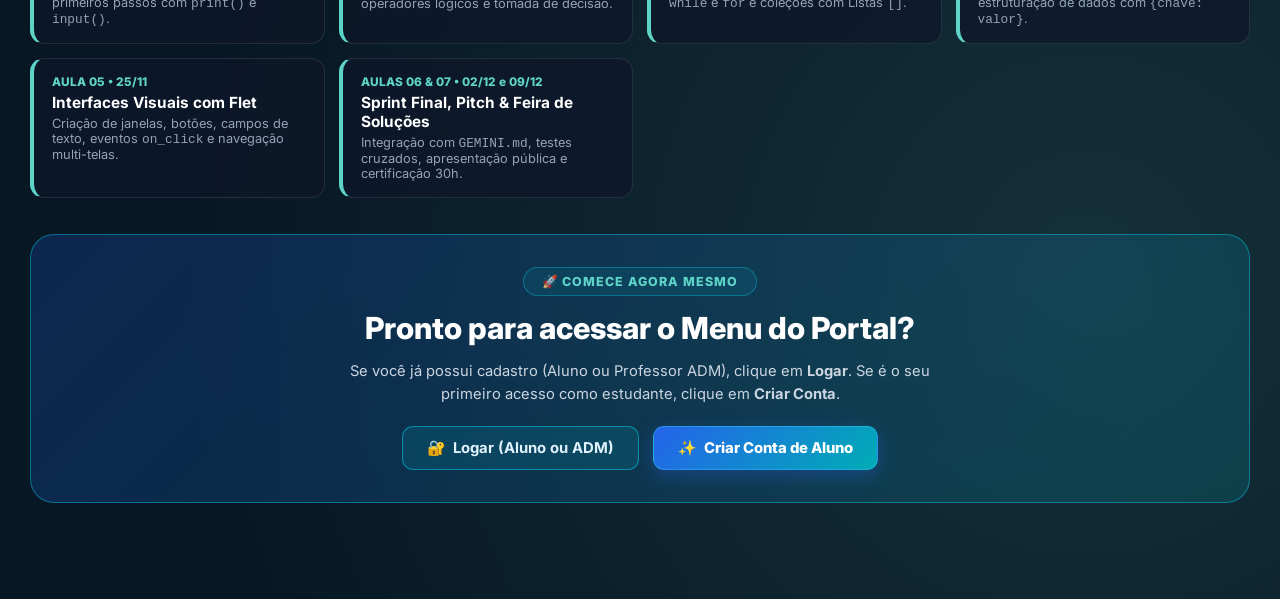
==== commit 1c5921f2: "Corrige a rolagem da landing no celular e restaura os emojis" ====
--- a/index.html
+++ b/index.html
@@ -7,7 +7,6 @@
     <link rel="preconnect" href="https://fonts.googleapis.com">
     <link rel="preconnect" href="https://fonts.gstatic.com" crossorigin>
     <link href="https://fonts.googleapis.com/css2?family=Inter:wght@400;500;600;700;800&family=JetBrains+Mono:wght@400;600;700&display=swap" rel="stylesheet">
-    <link rel="stylesheet" href="arquivos-trilhando/Slides/slides-style.css">
     <link rel="stylesheet" href="assets/trilhando/landing.css">
     <script>
         // Mantém os links antigos para as abas da sala de aula.
@@ -51,7 +50,7 @@
         <!-- HERO SECTION -->
         <section class="lp-hero" id="lp-sobre">
             <div>
-                <span class="badge" style="margin-bottom:14px;">PROJETO DE PESQUISA E EXTENSÃO • UFCI-MG &amp; FAPEMIG</span>
+                <span class="badge" style="margin-bottom:14px;"><span aria-hidden="true">⚡</span> PROJETO DE PESQUISA E EXTENSÃO • UFCI-MG &amp; FAPEMIG</span>
                 <h1 class="lp-hero-title">
                     Do Pensamento Computacional aos Apps com <span class="lp-hero-gradient">Python, Flet &amp; IA</span>
                 </h1>
@@ -71,10 +70,10 @@
                 </div>
 
                 <div class="lp-trust-strip">
-                    <span class="lp-trust-pill">Acesso rápido sem e-mail (SHA-256)</span>
-                    <span class="lp-trust-pill">Interpretador Python 3 no Navegador</span>
-                    <span class="lp-trust-pill">Copiloto Gemini IA 24/7</span>
-                    <span class="lp-trust-pill">Certificação 30h UFCI-MG</span>
+                    <span class="lp-trust-pill"><span aria-hidden="true">🔒</span> Acesso rápido sem e-mail (SHA-256)</span>
+                    <span class="lp-trust-pill"><span aria-hidden="true">🐍</span> Interpretador Python 3 no Navegador</span>
+                    <span class="lp-trust-pill"><span aria-hidden="true">🤖</span> Copiloto Gemini IA 24/7</span>
+                    <span class="lp-trust-pill"><span aria-hidden="true">🎓</span> Certificação 30h UFCI-MG</span>
                 </div>
             </div>
 
@@ -86,38 +85,42 @@
                             <span style="background:#f59e0b;"></span>
                             <span style="background:#10b981;"></span>
                         </div>
-                        <span>trilhando_app.py • Python 3 + Flet</span>
+                        <span><span aria-hidden="true">🐍</span> trilhando_app.py • Python 3 + Flet</span>
                     </div>
                     <pre style="padding:14px 16px;font-family:'JetBrains Mono',monospace;font-size:0.8rem;line-height:1.55;color:#e2e8f0;overflow-x:auto;"><code><span style="color:#5ED4C8;">import</span> flet <span style="color:#5ED4C8;">as</span> ft
 
 <span style="color:#a78bfa;">def</span> <span style="color:#34d399;">iniciar_jornada</span>(aluno):
-    patente = <span style="color:#fbbf24;">"Explorador Lógico "</span>
+    patente = <span style="color:#fbbf24;">"Explorador Lógico 🥇"</span>
     xp = <span style="color:#5ED4C8;">250</span>
-    <span style="color:#a78bfa;">return</span> <span style="color:#6ee7b7;">f"Bem-vindo, {aluno}! ({patente} • +{xp} XP)"</span>
+    <span style="color:#a78bfa;">return</span> <span style="color:#6ee7b7;">f"🚀 Bem-vindo, {aluno}! ({patente} • +{xp} XP)"</span>
 
 print(iniciar_jornada(<span style="color:#fde68a;">"Estudante UFCI-MG"</span>))</code></pre>
                 </div>
 
                 <div class="lp-metrics-row">
                     <div class="lp-metric-box">
+                        <span aria-hidden="true">📚</span>
                         <div>
                             <div style="font-weight:800;color:#fff;font-size:0.95rem;">7 Módulos Práticos</div>
                             <div style="font-size:0.73rem;color:#94a3b8;">Slides, Quizzes e Tarefas</div>
                         </div>
                     </div>
                     <div class="lp-metric-box">
+                        <span aria-hidden="true">🐍</span>
                         <div>
                             <div style="font-weight:800;color:#fff;font-size:0.95rem;">100 Desafios Python</div>
                             <div style="font-size:0.73rem;color:#94a3b8;">Juiz Automático &amp; 8 Patentes</div>
                         </div>
                     </div>
                     <div class="lp-metric-box">
+                        <span aria-hidden="true">🤖</span>
                         <div>
                             <div style="font-weight:800;color:#fff;font-size:0.95rem;">Tutor Gemini 24/7</div>
                             <div style="font-size:0.73rem;color:#94a3b8;">IA Pedagógica Integrada</div>
                         </div>
                     </div>
                     <div class="lp-metric-box">
+                        <span aria-hidden="true">🏆</span>
                         <div>
                             <div style="font-weight:800;color:#fff;font-size:0.95rem;">Feira de Soluções</div>
                             <div style="font-size:0.73rem;color:#94a3b8;">Apps Reais Conectados aos ODS</div>
@@ -130,7 +133,7 @@
         <!-- SEÇÃO DE RECURSOS DA PLATAFORMA -->
         <section id="lp-recursos">
             <div class="lp-section-header">
-                <span class="badge">ECOSSISTEMA EDUCACIONAL COMPLETO</span>
+                <span class="badge"><span aria-hidden="true">✨</span> ECOSSISTEMA EDUCACIONAL COMPLETO</span>
                 <h2>Como a turma usa o portal</h2>
                 <p class="subtitle" style="font-size:0.92rem;">
                     Durante as oficinas, os estudantes revisam a aula, praticam programação e consultam o tutor enquanto desenvolvem seus aplicativos. Selecione uma imagem para ver a tela em tamanho maior.
@@ -139,28 +142,28 @@
 
             <div class="lp-features-grid">
                 <article class="lp-feature-card">
-                    <h3>Slides e quizzes</h3>
+                    <h3><span aria-hidden="true">📊</span> Slides e quizzes</h3>
                     <p>O estudante responde ao quiz durante a aula e recebe a explicação da alternativa escolhida. Neste exemplo, a turma revisa como tratar uma entrada inválida em Python.</p>
                     <a href="assets/trilhando/quiz.png" aria-label="Ampliar imagem: Quiz da aula com uma questão sobre try/except e quatro alternativas">
                         <img src="assets/trilhando/quiz.png" alt="Quiz da aula com uma questão sobre try/except e quatro alternativas" loading="lazy">
                     </a>
                 </article>
                 <article class="lp-feature-card">
-                    <h3>Arena de desafios Python</h3>
+                    <h3><span aria-hidden="true">🐍</span> Arena de desafios Python</h3>
                     <p>A turma escolhe entre 100 desafios, escreve a solução e testa o código no navegador. Os filtros ajudam a encontrar exercícios por tema, como os de repetição mostrados aqui.</p>
                     <a href="assets/trilhando/arena.png" aria-label="Ampliar imagem: Lista de desafios da arena filtrada por laços e blindagem">
                         <img src="assets/trilhando/arena.png" alt="Lista de desafios da arena filtrada por laços e blindagem" loading="lazy">
                     </a>
                 </article>
                 <article class="lp-feature-card">
-                    <h3>Tutor de IA com Gemini Flash</h3>
+                    <h3><span aria-hidden="true">🤖</span> Tutor de IA com Gemini Flash</h3>
                     <p>O estudante pode escrever uma dúvida ou escolher um dos temas sugeridos. A conversa fica ao lado das atividades para consultar conceitos de Python e Flet durante a prática.</p>
                     <a href="assets/trilhando/tutor.png" aria-label="Ampliar imagem: Conversa com o tutor Gemini e atalhos para temas de programação">
                         <img src="assets/trilhando/tutor.png" alt="Conversa com o tutor Gemini e atalhos para temas de programação" loading="lazy">
                     </a>
                 </article>
                 <article class="lp-feature-card">
-                    <h3>Aplicativos com Flet</h3>
+                    <h3><span aria-hidden="true">📱</span> Aplicativos com Flet</h3>
                     <p>Neste exercício, a turma combina um campo de texto, uma lista de categorias e um seletor de prioridade para registrar uma missão. É uma etapa na construção dos aplicativos da trilha.</p>
                     <a href="assets/trilhando/flet.png" aria-label="Ampliar imagem: Slide de Flet com as instruções e o código de um formulário">
                         <img src="assets/trilhando/flet.png" alt="Slide de Flet com as instruções e o código de um formulário" loading="lazy">
@@ -172,7 +175,7 @@
         <!-- SEÇÃO TRILHA DE AULAS -->
         <section id="lp-trilha">
             <div class="lp-section-header">
-                <span class="badge">CRONOGRAMA &amp; JORNADA</span>
+                <span class="badge"><span aria-hidden="true">🗺️</span> CRONOGRAMA &amp; JORNADA</span>
                 <h2>Nossa Trilha de Aprendizado</h2>
                 <p class="subtitle" style="font-size:0.92rem;">
                     7 encontros estruturados levando você do primeiro <code>print()</code> até a apresentação do seu próprio aplicativo na Feira de Soluções da UFCI-MG.
@@ -215,17 +218,17 @@
 
         <!-- CHAMADA FINAL (CTA) -->
         <section class="lp-cta-banner">
-            <span class="badge" style="margin-bottom:0;">COMECE AGORA MESMO</span>
+            <span class="badge" style="margin-bottom:0;"><span aria-hidden="true">🚀</span> COMECE AGORA MESMO</span>
             <h2 style="font-size:clamp(1.4rem,2.4vw,1.9rem);font-weight:800;color:#fff;">Pronto para acessar o Menu do Portal?</h2>
             <p style="font-size:0.92rem;color:#cbd5e1;max-width:600px;line-height:1.55;">
                 Se você já possui cadastro (Aluno ou Professor ADM), clique em <strong>Logar</strong>. Se é o seu primeiro acesso como estudante, clique em <strong>Criar Conta</strong>.
             </p>
             <div style="display:flex;gap:14px;flex-wrap:wrap;justify-content:center;margin-top:6px;">
                 <a class="lp-btn-login" href="portal.html" style="padding:12px 24px;font-size:0.93rem;">
-                    Logar (Aluno ou ADM)
+                    <span aria-hidden="true">🔐</span> Logar (Aluno ou ADM)
                 </a>
                 <a class="lp-btn-register" href="portal.html?acesso=cadastro" style="padding:12px 24px;font-size:0.93rem;">
-                    Criar Conta de Aluno
+                    <span aria-hidden="true">✨</span> Criar Conta de Aluno
                 </a>
             </div>
         </section>
--- a/assets/trilhando/landing.css
+++ b/assets/trilhando/landing.css
@@ -13,11 +13,6 @@
     --cefet-green: #10b981;
     --cefet-red: #ef4444;
 }
-html, body {
-    overflow-x: clip;
-    overflow-y: visible;
-    height: auto !important;
-}
 body {
     font-family: 'Inter', sans-serif;
     background-color: var(--bg-primary);
@@ -97,7 +92,6 @@
     flex-direction: column;
     gap: 36px;
     padding-bottom: 40px;
-    animation: fadeIn 0.3s ease;
 }
 .lp-navbar {
     position: sticky;
@@ -295,6 +289,7 @@
     align-items: center;
     gap: 10px;
 }
+.lp-metric-box > span { font-size: 1.35rem; }
 .lp-section-header {
     text-align: center;
     max-width: 720px;
@@ -367,8 +362,25 @@
 .lp-hero > *, .lp-showcase-card { min-width: 0; }
 .lp-shell section[id] { scroll-margin-top: 100px; }
 @media (max-width: 600px) {
-    body { padding: 12px 10px 48px; }
-    .lp-navbar { position: static; padding: 12px; }
+    body { padding: 10px 10px 40px; }
+    .lp-shell { gap: 20px; }
+    .lp-navbar { position: static; display: grid; gap: 12px; padding: 12px; }
+    .nav-brand { gap: 8px; }
+    .nav-brand-title { min-width: 0; }
+    .nav-logo, .nav-logo.circle { height: 30px; padding: 3px 5px; }
+    .lp-nav-actions { display: grid; grid-template-columns: repeat(2, minmax(0, 1fr)); }
+    .lp-nav-actions a, .lp-hero-ctas a { justify-content: center; min-height: 44px; }
+    .lp-hero { grid-template-columns: minmax(0, 1fr); gap: 20px; padding: 20px 14px; }
+    .lp-hero-title { font-size: clamp(1.75rem, 7vw, 2.25rem); overflow-wrap: break-word; }
+    .lp-hero-desc { font-size: 1rem; line-height: 1.5; margin-bottom: 16px; }
+    .lp-hero .badge { border-radius: 12px; padding: 6px 10px; line-height: 1.45; }
+    .lp-hero-ctas { display: grid; gap: 8px; margin-bottom: 14px; }
+    .lp-trust-strip { display: grid; grid-template-columns: repeat(2, minmax(0, 1fr)); gap: 6px; }
+    .lp-trust-pill { border-radius: 10px; padding: 6px 8px; }
+    .lp-showcase-card { padding: 10px; }
+    .lp-code-topbar { gap: 10px; }
+    .lp-code-window pre { white-space: pre-wrap; overflow-wrap: anywhere; }
+    .lp-metric-box { padding: 9px 10px; }
     .lp-shell section[id] { scroll-margin-top: 12px; }
     .lp-metrics-row, .lp-features-grid, .lp-roadmap-grid { grid-template-columns: minmax(0, 1fr); }
 }
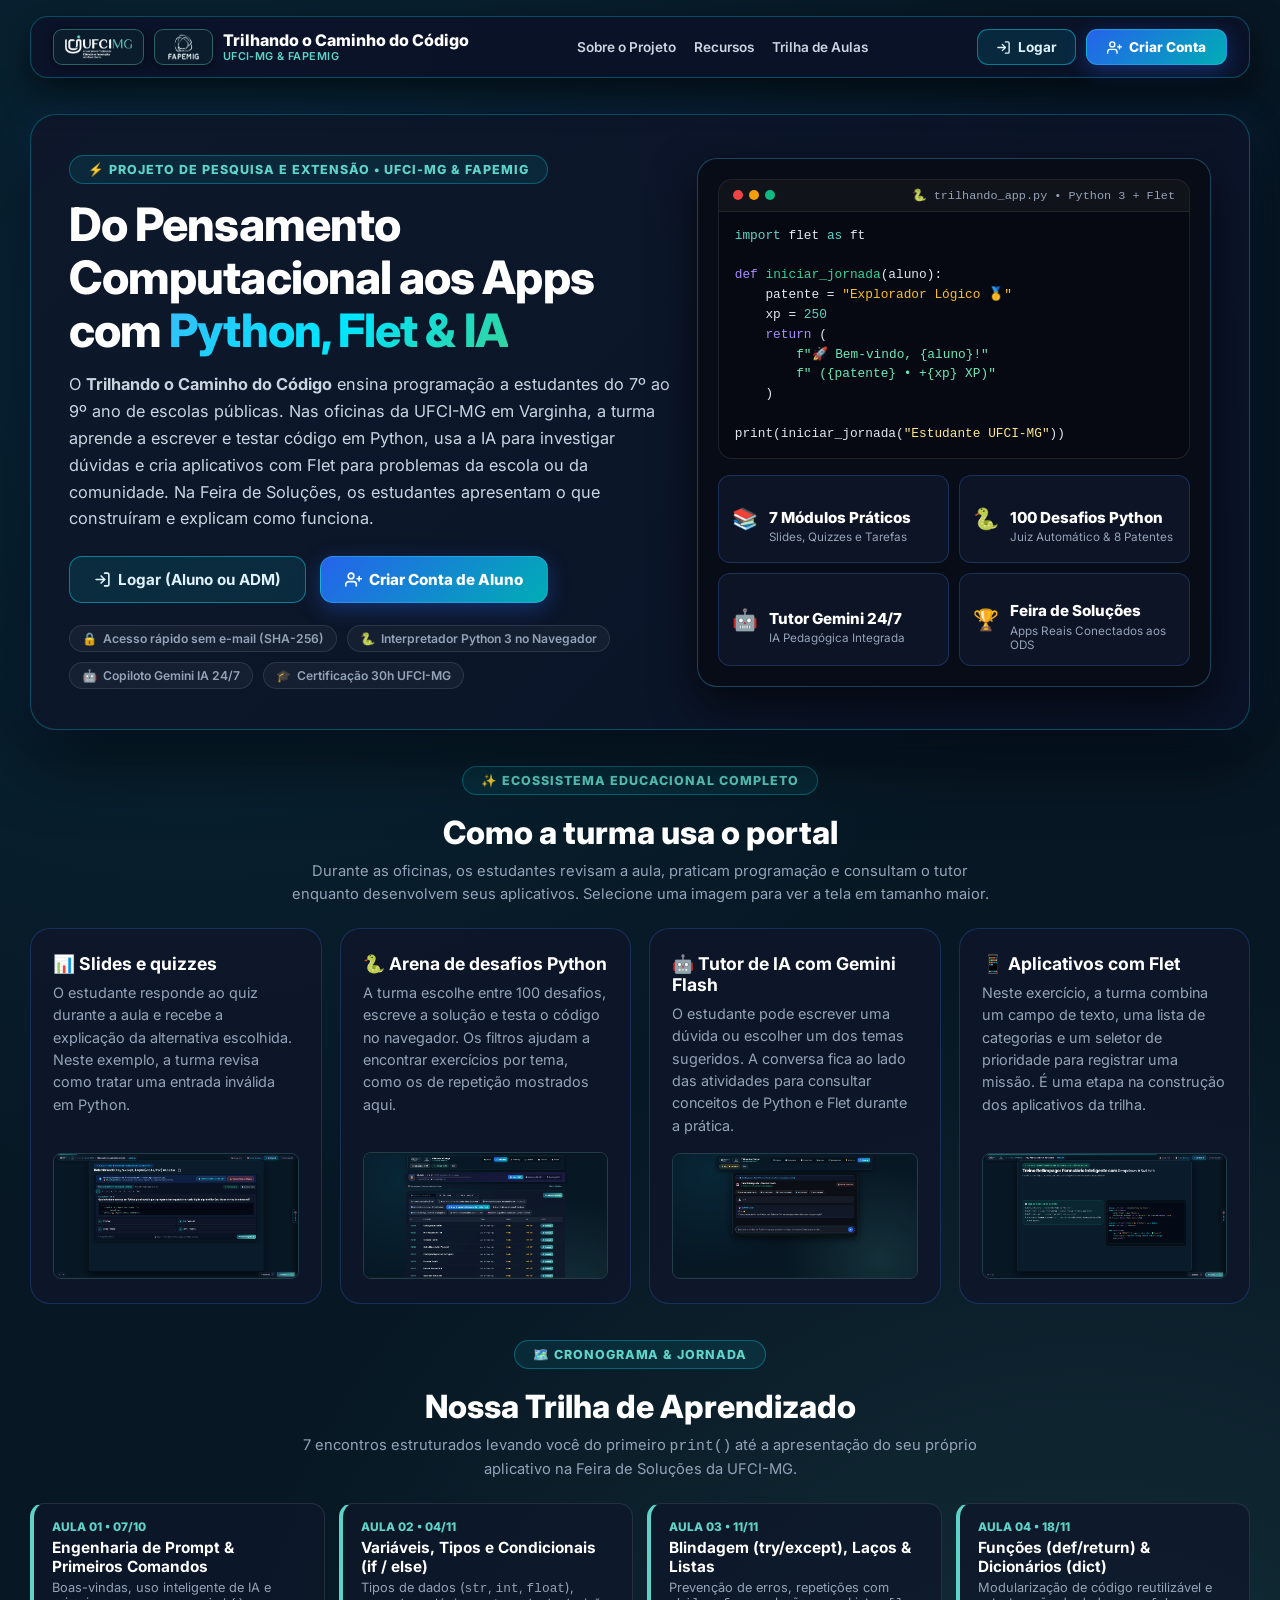
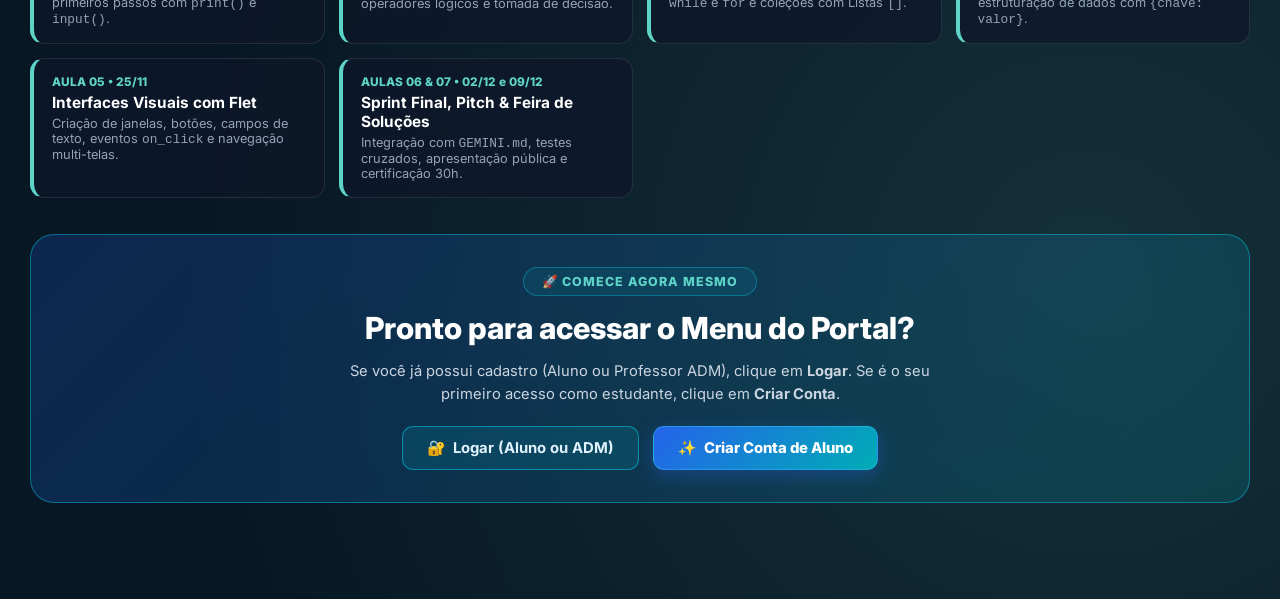
==== commit f11618a5: "Alinha o texto e os indicadores da abertura" ====
--- a/index.html
+++ b/index.html
@@ -92,7 +92,10 @@
 <span style="color:#a78bfa;">def</span> <span style="color:#34d399;">iniciar_jornada</span>(aluno):
     patente = <span style="color:#fbbf24;">"Explorador Lógico 🥇"</span>
     xp = <span style="color:#5ED4C8;">250</span>
-    <span style="color:#a78bfa;">return</span> <span style="color:#6ee7b7;">f"🚀 Bem-vindo, {aluno}! ({patente} • +{xp} XP)"</span>
+    <span style="color:#a78bfa;">return</span> (
+        <span style="color:#6ee7b7;">f"🚀 Bem-vindo, {aluno}!"</span>
+        <span style="color:#6ee7b7;">f" ({patente} • +{xp} XP)"</span>
+    )
 
 print(iniciar_jornada(<span style="color:#fde68a;">"Estudante UFCI-MG"</span>))</code></pre>
                 </div>
--- a/assets/trilhando/landing.css
+++ b/assets/trilhando/landing.css
@@ -178,8 +178,8 @@
 }
 .lp-hero {
     display: grid;
-    grid-template-columns: 1.15fr 0.95fr;
-    gap: 28px;
+    grid-template-columns: minmax(0, 1.08fr) minmax(0, 0.92fr);
+    gap: 24px;
     align-items: center;
     background: linear-gradient(135deg, rgba(15, 23, 42, 0.92) 0%, rgba(11, 19, 41, 0.88) 100%);
     border: 1.5px solid rgba(0, 229, 255, 0.28);
@@ -254,6 +254,10 @@
     overflow: hidden;
     margin-bottom: 16px;
 }
+.lp-code-window pre {
+    white-space: pre-wrap;
+    overflow-wrap: anywhere;
+}
 .lp-code-topbar {
     display: flex;
     align-items: center;
@@ -277,19 +281,37 @@
 }
 .lp-metrics-row {
     display: grid;
-    grid-template-columns: repeat(2, 1fr);
+    grid-template-columns: repeat(2, minmax(0, 1fr));
     gap: 10px;
 }
 .lp-metric-box {
+    min-width: 0;
+    min-height: 88px;
     background: rgba(15, 23, 42, 0.8);
     border: 1px solid rgba(59, 130, 246, 0.25);
     border-radius: 12px;
-    padding: 12px 14px;
-    display: flex;
+    padding: 12px;
+    display: grid;
+    grid-template-columns: 28px minmax(0, 1fr);
     align-items: center;
     gap: 10px;
 }
-.lp-metric-box > span { font-size: 1.35rem; }
+.lp-metric-box > span {
+    font-size: 1.3rem;
+    text-align: center;
+}
+.lp-metric-box > div {
+    min-width: 0;
+    display: grid;
+    gap: 3px;
+}
+.lp-metric-box > div > div:first-child {
+    min-height: 2.3em;
+    display: flex;
+    align-items: flex-end;
+    line-height: 1.2;
+}
+.lp-metric-box > div > div:last-child { line-height: 1.25; }
 .lp-section-header {
     text-align: center;
     max-width: 720px;
@@ -360,6 +382,7 @@
 .lp-feature-card img { width: 100%; height: auto; display: block; border-radius: 8px; border: 1px solid var(--border-color); }
 .lp-shell :focus-visible { outline: 3px solid var(--cefet-cyan); outline-offset: 3px; }
 .lp-hero > *, .lp-showcase-card { min-width: 0; }
+.lp-shell p, .lp-metric-box > div { overflow-wrap: break-word; }
 .lp-shell section[id] { scroll-margin-top: 100px; }
 @media (max-width: 600px) {
     body { padding: 10px 10px 40px; }
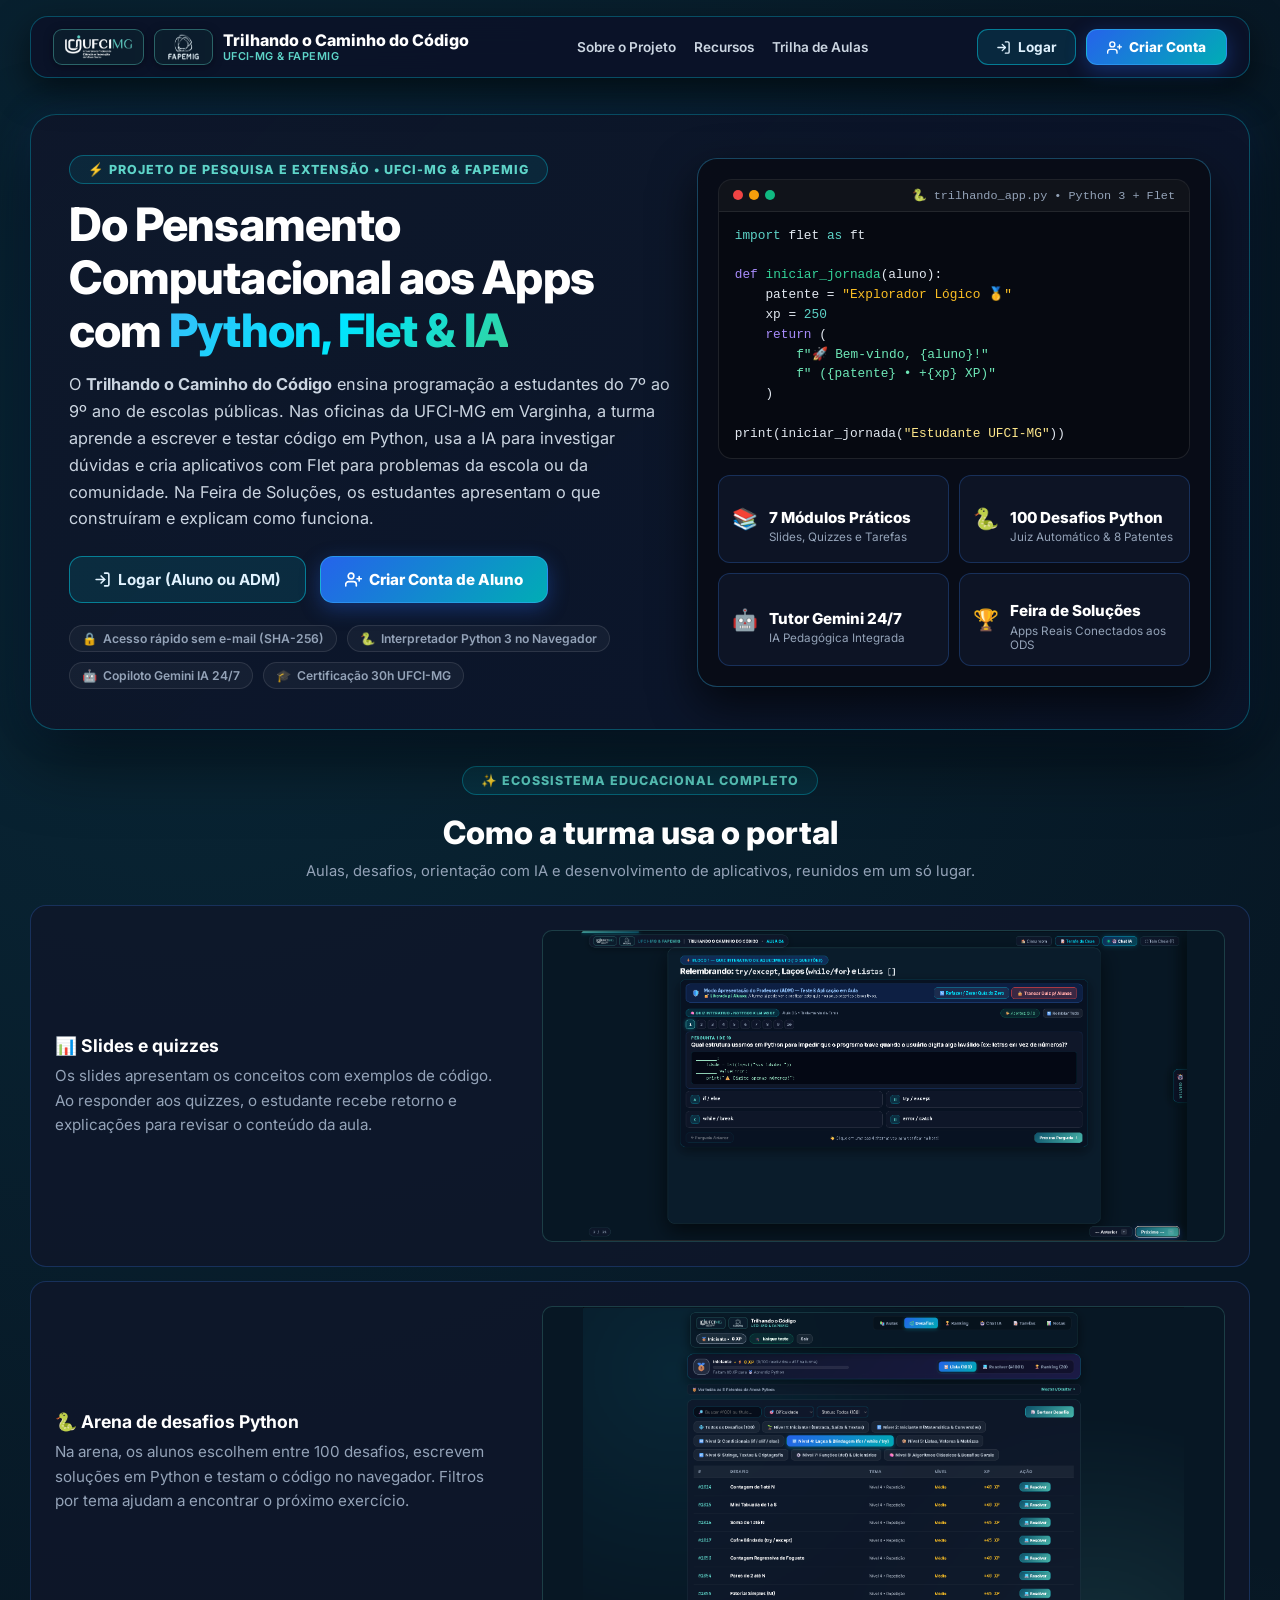
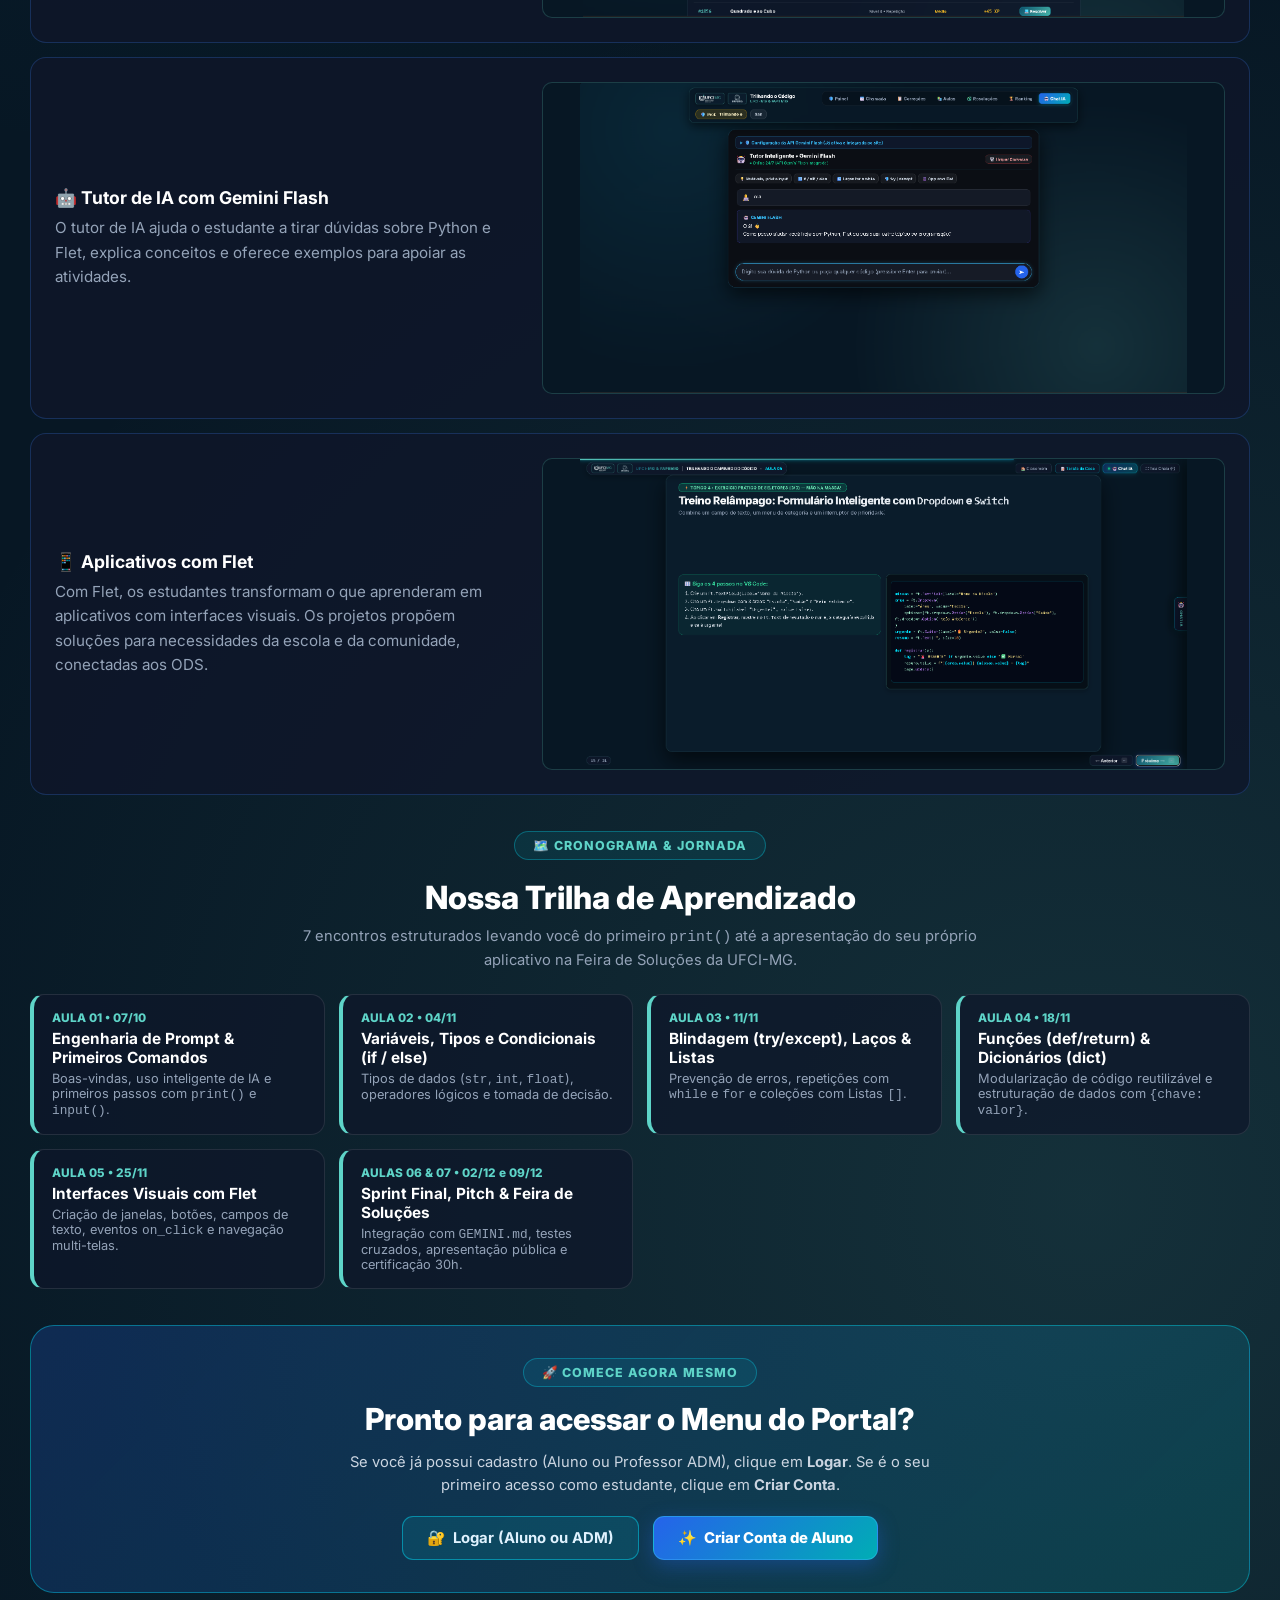
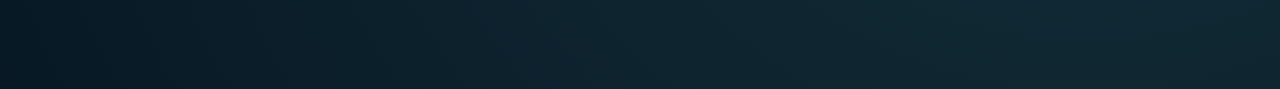
==== commit 936d1c94: "Organiza recursos e amplia capturas na landing" ====
--- a/index.html
+++ b/index.html
@@ -139,38 +139,46 @@
                 <span class="badge"><span aria-hidden="true">✨</span> ECOSSISTEMA EDUCACIONAL COMPLETO</span>
                 <h2>Como a turma usa o portal</h2>
                 <p class="subtitle" style="font-size:0.92rem;">
-                    Durante as oficinas, os estudantes revisam a aula, praticam programação e consultam o tutor enquanto desenvolvem seus aplicativos. Selecione uma imagem para ver a tela em tamanho maior.
+                    Aulas, desafios, orientação com IA e desenvolvimento de aplicativos, reunidos em um só lugar.
                 </p>
             </div>
 
             <div class="lp-features-grid">
                 <article class="lp-feature-card">
-                    <h3><span aria-hidden="true">📊</span> Slides e quizzes</h3>
-                    <p>O estudante responde ao quiz durante a aula e recebe a explicação da alternativa escolhida. Neste exemplo, a turma revisa como tratar uma entrada inválida em Python.</p>
-                    <a href="assets/trilhando/quiz.png" aria-label="Ampliar imagem: Quiz da aula com uma questão sobre try/except e quatro alternativas">
+                    <div class="lp-feature-copy">
+                        <h3><span aria-hidden="true">📊</span> Slides e quizzes</h3>
+                        <p>Os slides apresentam os conceitos com exemplos de código. Ao responder aos quizzes, o estudante recebe retorno e explicações para revisar o conteúdo da aula.</p>
+                    </div>
+                    <button class="lp-image-trigger" type="button" data-preview-image="assets/trilhando/quiz.png" data-preview-alt="Quiz da aula sobre tratamento de erros em Python" aria-label="Ampliar imagem do quiz da aula">
                         <img src="assets/trilhando/quiz.png" alt="Quiz da aula com uma questão sobre try/except e quatro alternativas" loading="lazy">
-                    </a>
-                </article>
-                <article class="lp-feature-card">
-                    <h3><span aria-hidden="true">🐍</span> Arena de desafios Python</h3>
-                    <p>A turma escolhe entre 100 desafios, escreve a solução e testa o código no navegador. Os filtros ajudam a encontrar exercícios por tema, como os de repetição mostrados aqui.</p>
-                    <a href="assets/trilhando/arena.png" aria-label="Ampliar imagem: Lista de desafios da arena filtrada por laços e blindagem">
+                    </button>
+                </article>
+                <article class="lp-feature-card">
+                    <div class="lp-feature-copy">
+                        <h3><span aria-hidden="true">🐍</span> Arena de desafios Python</h3>
+                        <p>Na arena, os alunos escolhem entre 100 desafios, escrevem soluções em Python e testam o código no navegador. Filtros por tema ajudam a encontrar o próximo exercício.</p>
+                    </div>
+                    <button class="lp-image-trigger" type="button" data-preview-image="assets/trilhando/arena.png" data-preview-alt="Arena de programação com a lista de desafios Python" aria-label="Ampliar imagem da arena de desafios">
                         <img src="assets/trilhando/arena.png" alt="Lista de desafios da arena filtrada por laços e blindagem" loading="lazy">
-                    </a>
-                </article>
-                <article class="lp-feature-card">
-                    <h3><span aria-hidden="true">🤖</span> Tutor de IA com Gemini Flash</h3>
-                    <p>O estudante pode escrever uma dúvida ou escolher um dos temas sugeridos. A conversa fica ao lado das atividades para consultar conceitos de Python e Flet durante a prática.</p>
-                    <a href="assets/trilhando/tutor.png" aria-label="Ampliar imagem: Conversa com o tutor Gemini e atalhos para temas de programação">
+                    </button>
+                </article>
+                <article class="lp-feature-card">
+                    <div class="lp-feature-copy">
+                        <h3><span aria-hidden="true">🤖</span> Tutor de IA com Gemini Flash</h3>
+                        <p>O tutor de IA ajuda o estudante a tirar dúvidas sobre Python e Flet, explica conceitos e oferece exemplos para apoiar as atividades.</p>
+                    </div>
+                    <button class="lp-image-trigger" type="button" data-preview-image="assets/trilhando/tutor.png" data-preview-alt="Conversa com o tutor de IA Gemini no portal" aria-label="Ampliar imagem do tutor de IA">
                         <img src="assets/trilhando/tutor.png" alt="Conversa com o tutor Gemini e atalhos para temas de programação" loading="lazy">
-                    </a>
-                </article>
-                <article class="lp-feature-card">
-                    <h3><span aria-hidden="true">📱</span> Aplicativos com Flet</h3>
-                    <p>Neste exercício, a turma combina um campo de texto, uma lista de categorias e um seletor de prioridade para registrar uma missão. É uma etapa na construção dos aplicativos da trilha.</p>
-                    <a href="assets/trilhando/flet.png" aria-label="Ampliar imagem: Slide de Flet com as instruções e o código de um formulário">
+                    </button>
+                </article>
+                <article class="lp-feature-card">
+                    <div class="lp-feature-copy">
+                        <h3><span aria-hidden="true">📱</span> Aplicativos com Flet</h3>
+                        <p>Com Flet, os estudantes transformam o que aprenderam em aplicativos com interfaces visuais. Os projetos propõem soluções para necessidades da escola e da comunidade, conectadas aos ODS.</p>
+                    </div>
+                    <button class="lp-image-trigger" type="button" data-preview-image="assets/trilhando/flet.png" data-preview-alt="Exemplo de exercício de criação de formulário com Flet" aria-label="Ampliar imagem do exercício com Flet">
                         <img src="assets/trilhando/flet.png" alt="Slide de Flet com as instruções e o código de um formulário" loading="lazy">
-                    </a>
+                    </button>
                 </article>
             </div>
         </section>
@@ -236,5 +244,34 @@
             </div>
         </section>
     </div>
+
+    <dialog class="lp-lightbox" aria-label="Imagem ampliada">
+        <button class="lp-lightbox-close" type="button" aria-label="Fechar imagem ampliada">×</button>
+        <img class="lp-lightbox-image" alt="">
+        <p class="lp-lightbox-caption"></p>
+    </dialog>
+    <script>
+        const imagePreview = document.querySelector('.lp-lightbox');
+        const previewImage = imagePreview.querySelector('.lp-lightbox-image');
+        const previewCaption = imagePreview.querySelector('.lp-lightbox-caption');
+
+        document.querySelectorAll('.lp-image-trigger').forEach((trigger) => {
+            trigger.addEventListener('click', () => {
+                const image = trigger.querySelector('img');
+                previewImage.src = trigger.dataset.previewImage;
+                previewImage.alt = trigger.dataset.previewAlt;
+                previewCaption.textContent = image.alt;
+                imagePreview.showModal();
+            });
+        });
+
+        imagePreview.querySelector('.lp-lightbox-close').addEventListener('click', () => {
+            imagePreview.close();
+        });
+
+        imagePreview.addEventListener('click', (event) => {
+            if (event.target === imagePreview) imagePreview.close();
+        });
+    </script>
 </body>
 </html>
--- a/assets/trilhando/landing.css
+++ b/assets/trilhando/landing.css
@@ -326,21 +326,26 @@
 }
 .lp-features-grid {
     display: grid;
-    grid-template-columns: repeat(auto-fit, minmax(265px, 1fr));
-    gap: 18px;
+    grid-template-columns: minmax(0, 1fr);
+    gap: 14px;
 }
 .lp-feature-card {
+    display: grid;
+    grid-template-columns: minmax(0, 0.8fr) minmax(0, 1.2fr);
+    align-items: center;
+    gap: clamp(16px, 3vw, 32px);
+    min-width: 0;
     background: rgba(15, 23, 42, 0.82);
     border: 1px solid rgba(59, 130, 246, 0.24);
-    border-radius: 20px;
-    padding: 24px 22px;
+    border-radius: 16px;
+    padding: clamp(16px, 3vw, 24px);
     transition: all 0.25s ease;
 }
 .lp-feature-card:hover {
     border-color: var(--border-glow);
-    transform: translateY(-4px);
     box-shadow: 0 14px 32px rgba(0, 0, 0, 0.45);
 }
+.lp-feature-copy { min-width: 0; }
 .lp-roadmap-grid {
     display: grid;
     grid-template-columns: repeat(auto-fit, minmax(280px, 1fr));
@@ -375,11 +380,76 @@
 }
 
 .lp-btn-login, .lp-btn-register { text-decoration: none; }
-.lp-feature-card { display: flex; flex-direction: column; min-width: 0; }
 .lp-feature-card h3 { font-size: 1.1rem; color: #fff; margin-bottom: 8px; }
-.lp-feature-card p { font-size: .9rem; line-height: 1.55; color: var(--text-secondary); margin-bottom: 16px; }
-.lp-feature-card a { display: block; margin-top: auto; }
-.lp-feature-card img { width: 100%; height: auto; display: block; border-radius: 8px; border: 1px solid var(--border-color); }
+.lp-feature-card p { font-size: .95rem; line-height: 1.6; color: var(--text-secondary); }
+.lp-image-trigger {
+    display: block;
+    min-width: 0;
+    width: 100%;
+    padding: 0;
+    overflow: hidden;
+    border: 1px solid var(--border-color);
+    border-radius: 10px;
+    background: #071724;
+    cursor: zoom-in;
+}
+.lp-feature-card img {
+    width: 100%;
+    max-height: 310px;
+    aspect-ratio: 16 / 9;
+    object-fit: contain;
+    display: block;
+}
+.lp-image-trigger:hover img { filter: brightness(1.08); }
+.lp-lightbox {
+    position: fixed;
+    inset: 0;
+    width: 100%;
+    height: 100%;
+    max-width: none;
+    max-height: none;
+    margin: 0;
+    padding: max(72px, env(safe-area-inset-top)) max(16px, env(safe-area-inset-right)) max(24px, env(safe-area-inset-bottom)) max(16px, env(safe-area-inset-left));
+    border: 0;
+    background: #06121df5;
+    color: white;
+    overflow: auto;
+}
+.lp-lightbox[open] {
+    display: grid;
+    grid-template-rows: minmax(0, 1fr) auto;
+    justify-items: center;
+    align-items: center;
+    gap: 12px;
+}
+.lp-lightbox::backdrop { background: rgba(1, 8, 14, .92); }
+.lp-lightbox-image {
+    display: block;
+    width: 100%;
+    height: 100%;
+    min-height: 0;
+    object-fit: contain;
+}
+.lp-lightbox-caption { color: #d5e2ea; text-align: center; }
+.lp-lightbox-close {
+    position: fixed;
+    top: max(16px, env(safe-area-inset-top));
+    right: max(16px, env(safe-area-inset-right));
+    z-index: 1;
+    display: grid;
+    place-items: center;
+    width: 52px;
+    height: 52px;
+    padding: 0;
+    border: 2px solid white;
+    border-radius: 50%;
+    background: #12364a;
+    color: white;
+    font: 400 2rem/1 system-ui, sans-serif;
+    cursor: pointer;
+    box-shadow: 0 2px 18px #000;
+}
+.lp-lightbox-close:hover { background: #176b8a; }
 .lp-shell :focus-visible { outline: 3px solid var(--cefet-cyan); outline-offset: 3px; }
 .lp-hero > *, .lp-showcase-card { min-width: 0; }
 .lp-shell p, .lp-metric-box > div { overflow-wrap: break-word; }
@@ -405,5 +475,10 @@
     .lp-code-window pre { white-space: pre-wrap; overflow-wrap: anywhere; }
     .lp-metric-box { padding: 9px 10px; }
     .lp-shell section[id] { scroll-margin-top: 12px; }
-    .lp-metrics-row, .lp-features-grid, .lp-roadmap-grid { grid-template-columns: minmax(0, 1fr); }
-}
+    .lp-metrics-row, .lp-roadmap-grid { grid-template-columns: minmax(0, 1fr); }
+    .lp-feature-card { grid-template-columns: minmax(0, 1fr); gap: 12px; }
+    .lp-feature-card h3 { margin-bottom: 6px; }
+    .lp-feature-card img { max-height: 240px; }
+    .lp-lightbox { padding-inline: 10px; }
+    .lp-lightbox-close { width: 50px; height: 50px; }
+}
